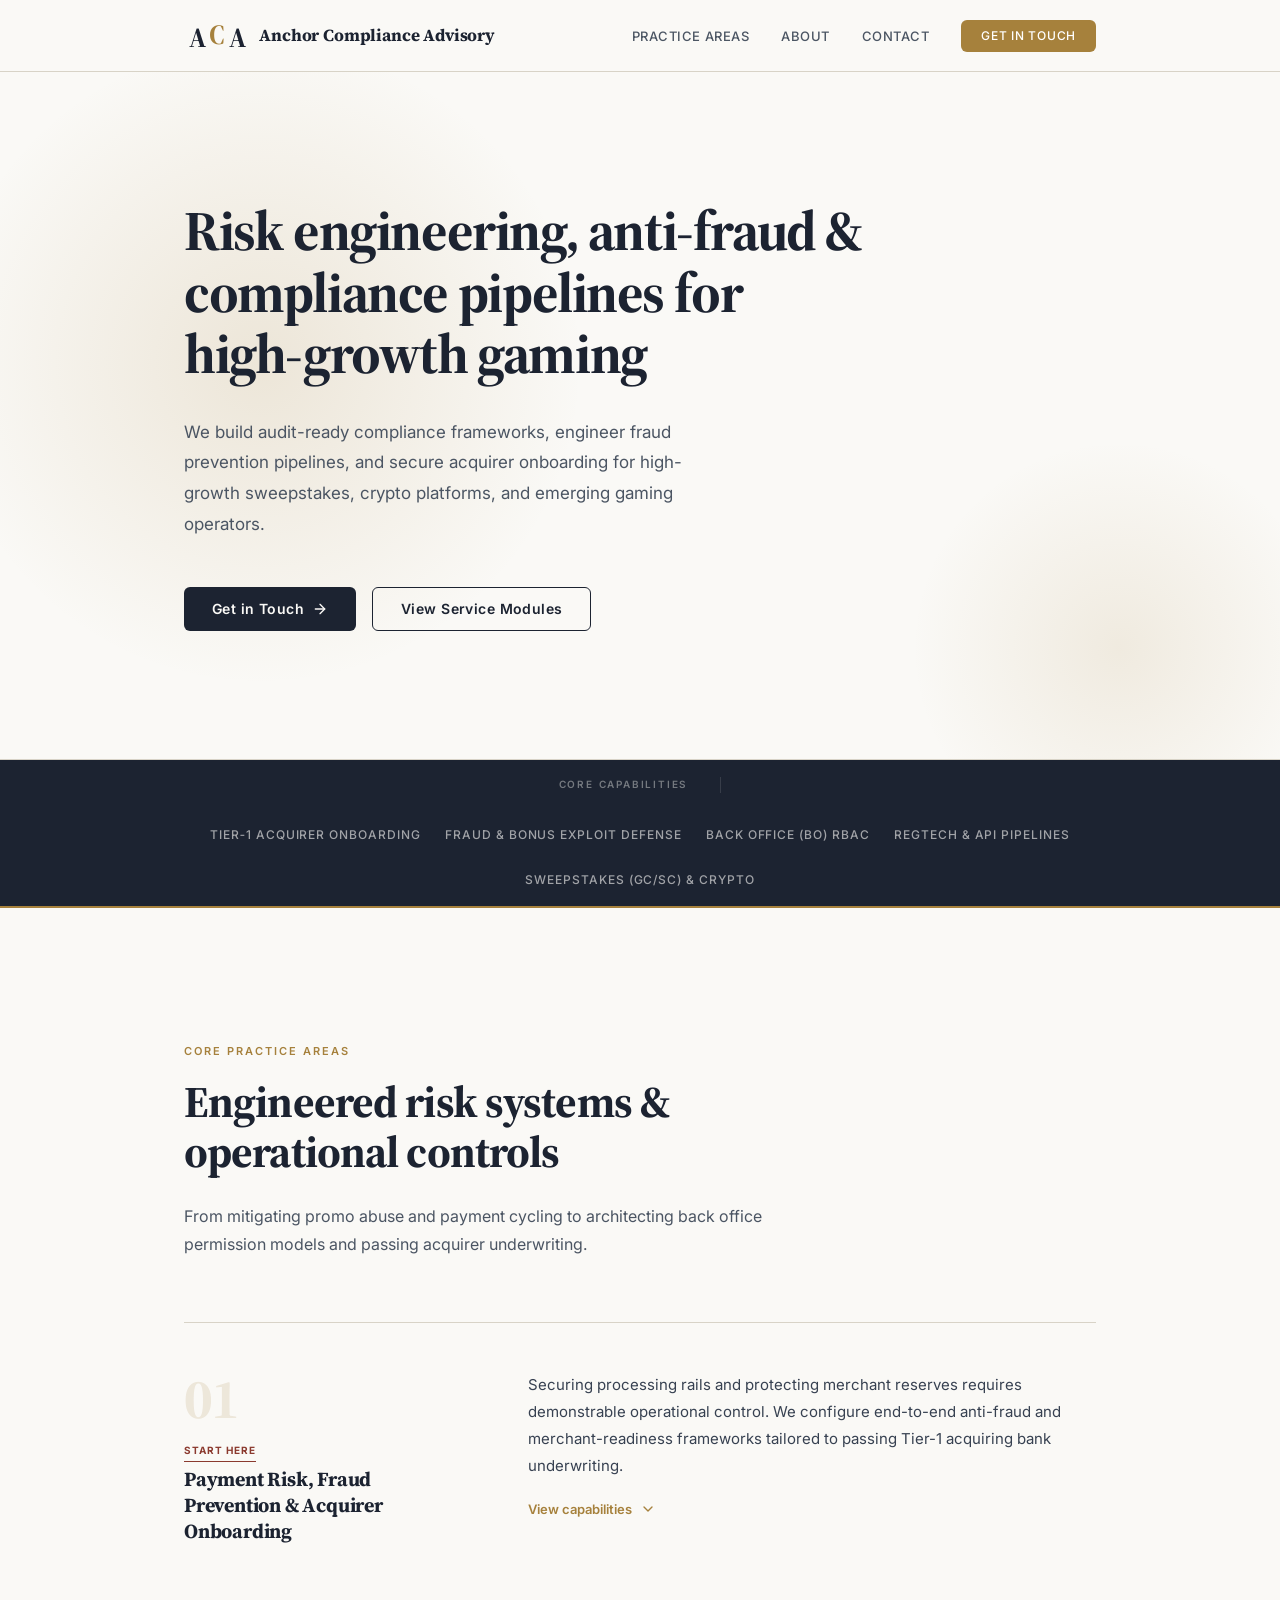
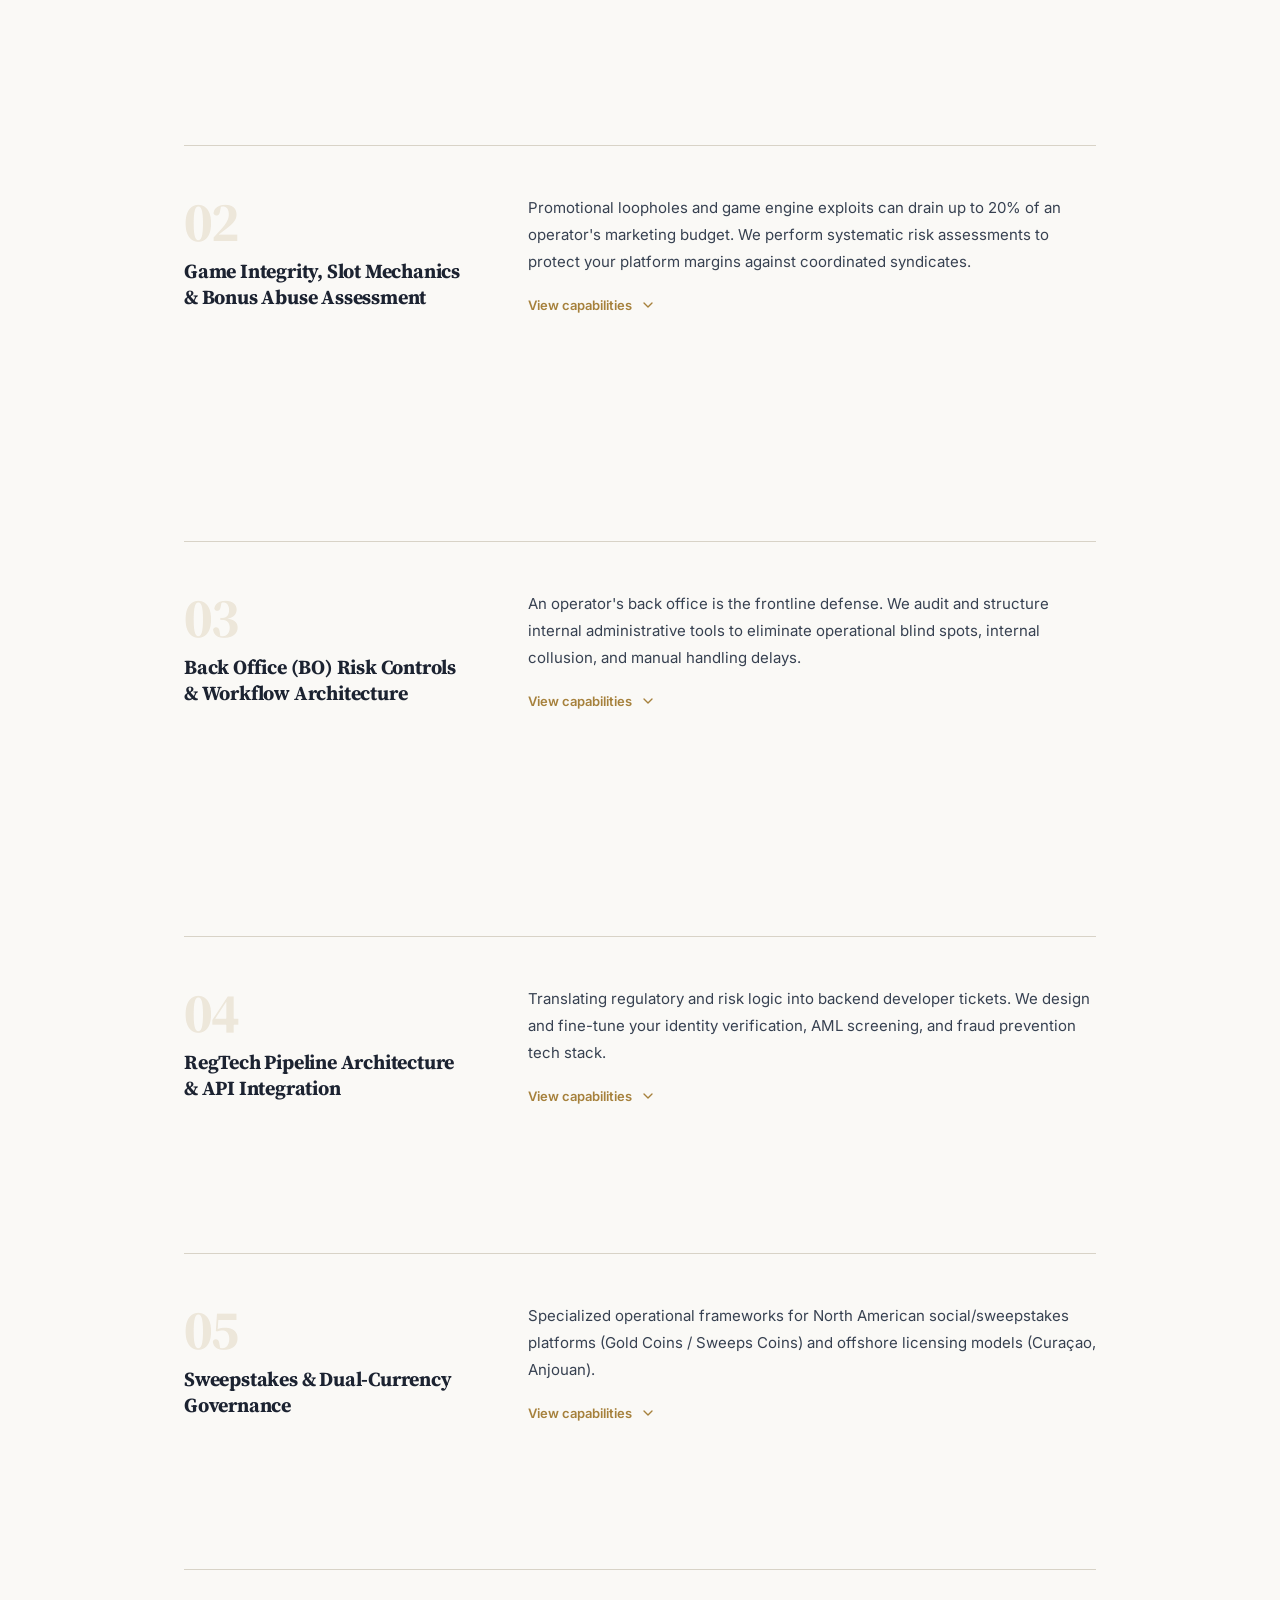
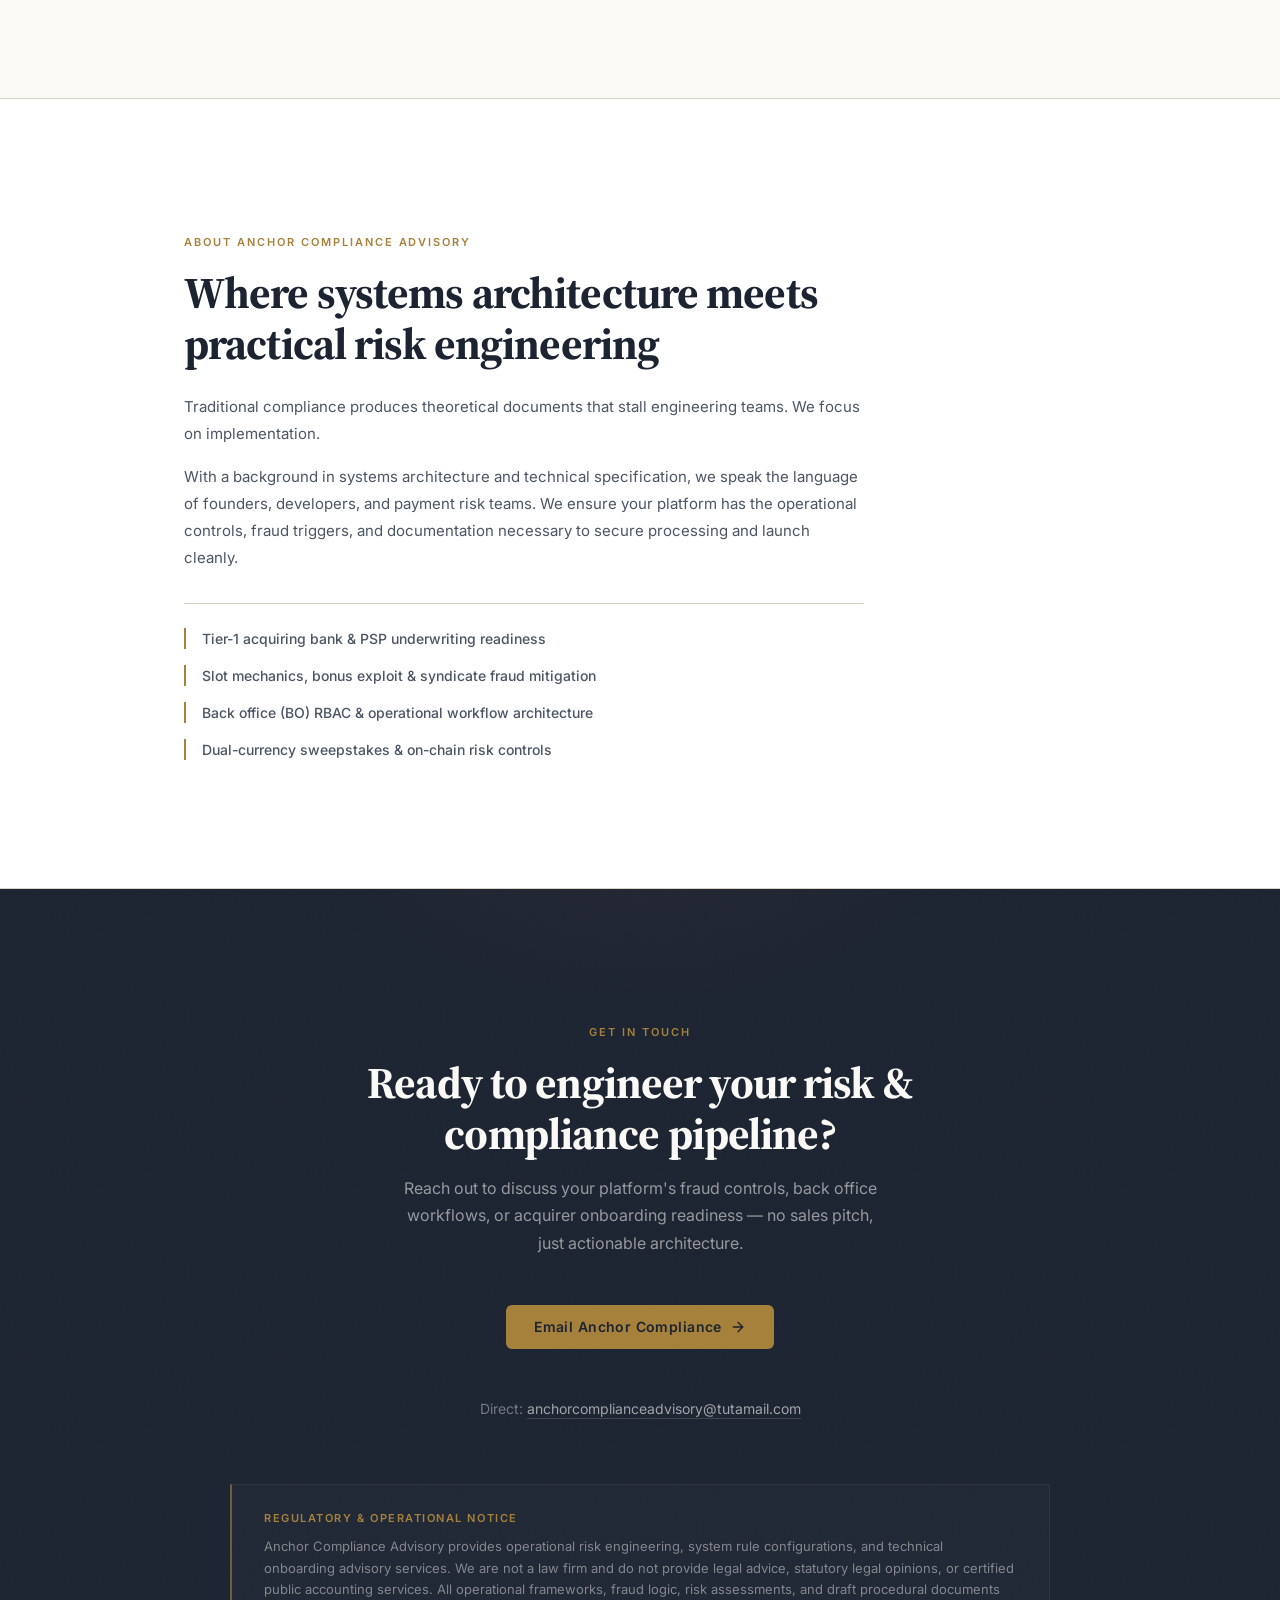
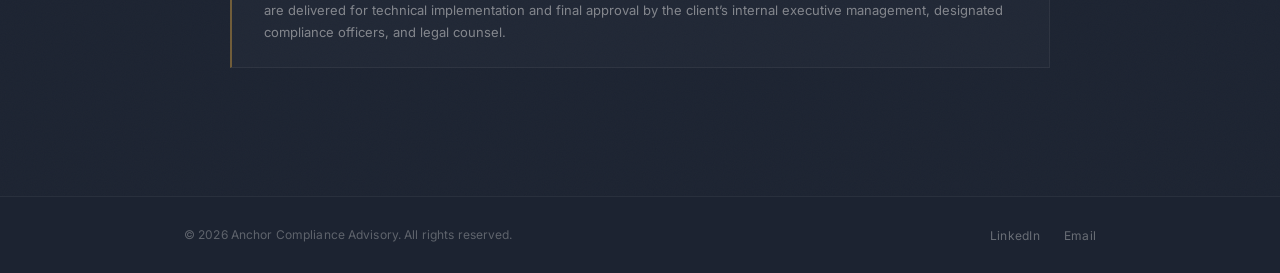
==== index.html @ d70fd21a "Enhance background textures visibility and add stylesheet cache buster ?v=2.1" ====
<!DOCTYPE html>
<html lang="en">
<head>
  <meta charset="UTF-8">
  <meta name="viewport" content="width=device-width, initial-scale=1.0">
  <title>Anchor Compliance Advisory — Risk Engineering, Anti-Fraud &amp; Acquirer Onboarding for Gaming &amp; Sweepstakes</title>
  <meta name="description" content="Audit-ready compliance frameworks, fraud prevention pipelines, game integrity assessments, and acquirer onboarding for sweepstakes, crypto platforms, and emerging gaming operators.">
  <meta name="robots" content="index, follow">

  <!-- Fonts -->
  <link rel="preconnect" href="https://fonts.googleapis.com">
  <link rel="preconnect" href="https://fonts.gstatic.com" crossorigin>
  <link href="https://fonts.googleapis.com/css2?family=Inter:wght@400;500;600;700&family=Source+Serif+4:ital,wght@0,400;0,600;0,700;1,400&display=swap" rel="stylesheet">

  <!-- Styles -->
  <link rel="stylesheet" href="assets/css/styles.css?v=2.1">

  <!-- Favicon -->
  <link rel="icon" href="assets/logo.svg" type="image/svg+xml">
</head>
<body>

  <!-- ============================================================
       HEADER / NAV
       ============================================================ -->
  <header class="site-header" id="site-header" role="banner">
    <div class="container header-inner">
      <a href="#" class="site-logo" aria-label="Anchor Compliance Advisory — Home">
        <svg class="site-logo-mark" viewBox="20 30 280 120" xmlns="http://www.w3.org/2000/svg" aria-hidden="true">
          <text x="40" y="140" font-family="'Source Serif 4', Georgia, serif" font-size="120" font-weight="700" fill="#1C2331">A</text>
          <text x="128" y="130" font-family="'Source Serif 4', Georgia, serif" font-size="120" font-weight="700" fill="#A6813C">C</text>
          <text x="214" y="140" font-family="'Source Serif 4', Georgia, serif" font-size="120" font-weight="700" fill="#1C2331">A</text>
        </svg>
        <span class="site-logo-text">Anchor Compliance Advisory</span>
      </a>

      <button class="nav-toggle" id="nav-toggle" aria-label="Open navigation menu" aria-expanded="false" aria-controls="nav-menu">
        <svg viewBox="0 0 24 24" fill="none" stroke="currentColor" stroke-width="2" stroke-linecap="round" stroke-linejoin="round" aria-hidden="true">
          <line x1="3" y1="6" x2="21" y2="6"/>
          <line x1="3" y1="12" x2="21" y2="12"/>
          <line x1="3" y1="18" x2="21" y2="18"/>
        </svg>
      </button>

      <nav aria-label="Primary navigation">
        <ul class="nav-links" id="nav-menu" role="list">
          <li><a href="#practice-areas">Practice Areas</a></li>
          <li><a href="#about">About</a></li>
          <li><a href="#contact">Contact</a></li>
          <li><a href="#contact" class="btn btn-primary nav-cta">Get in Touch</a></li>
        </ul>
      </nav>
    </div>
  </header>


  <main id="main-content">

    <!-- ============================================================
         HERO
         ============================================================ -->
    <section class="hero" id="hero">
      <div class="container">
        <div class="hero-content">
          <h1 class="hero-headline">
            Risk engineering, anti&#8209;fraud &amp; compliance pipelines for high&#8209;growth gaming
          </h1>
          <p class="hero-subhead">
            We build audit-ready compliance frameworks, engineer fraud prevention pipelines, and secure acquirer onboarding for high-growth sweepstakes, crypto platforms, and emerging gaming operators.
          </p>
          <div class="hero-actions">
            <a href="#contact" class="btn btn-primary" id="hero-cta">
              Get in Touch
              <svg class="btn-icon" viewBox="0 0 24 24" fill="none" stroke="currentColor" stroke-width="2" stroke-linecap="round" stroke-linejoin="round" aria-hidden="true">
                <line x1="5" y1="12" x2="19" y2="12"/>
                <polyline points="12 5 19 12 12 19"/>
              </svg>
            </a>
            <a href="#practice-areas" class="btn btn-secondary">View Service Modules</a>
          </div>
        </div>
      </div>
    </section>


    <!-- ============================================================
         TRUST / COVERAGE BAR
         ============================================================ -->
    <section class="trust-bar" aria-label="Core practice capabilities">
      <div class="container">
        <div class="trust-bar-inner">
          <span class="trust-bar-label">Core Capabilities</span>
          <span class="trust-bar-divider" aria-hidden="true"></span>
          <div class="trust-items">
            <span class="trust-item">Tier&#8209;1 Acquirer Onboarding</span>
            <span class="trust-item">Fraud &amp; Bonus Exploit Defense</span>
            <span class="trust-item">Back Office (BO) RBAC</span>
            <span class="trust-item">RegTech &amp; API Pipelines</span>
            <span class="trust-item">Sweepstakes (GC/SC) &amp; Crypto</span>
          </div>
        </div>
      </div>
    </section>


    <!-- ============================================================
         CORE PRACTICE AREAS — Editorial Split + Accordion
         ============================================================ -->
    <section class="services" id="practice-areas">
      <div class="container">
        <div class="services-header">
          <span class="section-label">Core Practice Areas</span>
          <h2 class="section-heading">Engineered risk systems &amp;<br>operational controls</h2>
          <p class="section-subtext">
            From mitigating promo abuse and payment cycling to architecting back office permission models and passing acquirer underwriting.
          </p>
        </div>

        <div class="services-list">

          <!-- 01 — Payment Risk, Fraud Prevention & Acquirer Onboarding -->
          <article class="service-row" id="practice-payment-risk">
            <div class="service-row-left">
              <span class="service-number">01</span>
              <span class="service-card-badge">Start here</span>
              <h3>Payment Risk, Fraud Prevention &amp; Acquirer Onboarding</h3>
            </div>
            <div class="service-row-right">
              <p>
                Securing processing rails and protecting merchant reserves requires demonstrable operational control. We configure end-to-end anti-fraud and merchant-readiness frameworks tailored to passing Tier-1 acquiring bank underwriting.
              </p>
              <button class="capability-toggle" aria-expanded="false" aria-controls="caps-01">
                <span class="toggle-text">View capabilities</span>
                <svg class="toggle-chevron" viewBox="0 0 24 24" fill="none" stroke="currentColor" stroke-width="2" stroke-linecap="round" stroke-linejoin="round" aria-hidden="true"><polyline points="6 9 12 15 18 9"/></svg>
              </button>
              <div class="capability-panel" id="caps-01">
                <div class="capability-item">
                  <svg class="capability-icon" viewBox="0 0 24 24" aria-hidden="true"><path d="M12 22s8-4 8-10V5l-8-3-8 3v7c0 6 8 10 8 10z"/></svg>
                  <div>
                    <span class="capability-title">Chargeback &amp; Payment Fraud Mitigation</span>
                    <p class="capability-desc">Rapid velocity thresholds, BIN routing checks, mismatched billing data alerts, and stolen-card testing prevention.</p>
                  </div>
                </div>
                <div class="capability-item">
                  <svg class="capability-icon" viewBox="0 0 24 24" aria-hidden="true"><path d="M14 2H6a2 2 0 0 0-2 2v16a2 2 0 0 0 2 2h12a2 2 0 0 0 2-2V8z"/><polyline points="14 2 14 8 20 8"/><line x1="16" y1="13" x2="8" y2="13"/><line x1="16" y1="17" x2="8" y2="17"/></svg>
                  <div>
                    <span class="capability-title">PSP Due Diligence Dossiers</span>
                    <p class="capability-desc">Comprehensive AML/CFT documentation, Customer Acceptance Policies (CAP), and operational SAR logging templates built for acquirer risk teams.</p>
                  </div>
                </div>
                <div class="capability-item">
                  <svg class="capability-icon" viewBox="0 0 24 24" aria-hidden="true"><polyline points="17 1 21 5 17 9"/><path d="M3 11V9a4 4 0 0 1 4-4h14"/><polyline points="7 23 3 19 7 15"/><path d="M21 13v2a4 4 0 0 1-4 4H3"/></svg>
                  <div>
                    <span class="capability-title">Deposit-to-Withdrawal Parity</span>
                    <p class="capability-desc">Closed-loop payout rules and source-of-funds trigger points to stop payment cycling and card laundering.</p>
                  </div>
                </div>
              </div>
            </div>
          </article>

          <!-- 02 — Game Integrity, Slot Mechanics & Bonus Abuse Assessment -->
          <article class="service-row" id="practice-game-integrity">
            <div class="service-row-left">
              <span class="service-number">02</span>
              <h3>Game Integrity, Slot Mechanics &amp; Bonus Abuse Assessment</h3>
            </div>
            <div class="service-row-right">
              <p>
                Promotional loopholes and game engine exploits can drain up to 20% of an operator's marketing budget. We perform systematic risk assessments to protect your platform margins against coordinated syndicates.
              </p>
              <button class="capability-toggle" aria-expanded="false" aria-controls="caps-02">
                <span class="toggle-text">View capabilities</span>
                <svg class="toggle-chevron" viewBox="0 0 24 24" fill="none" stroke="currentColor" stroke-width="2" stroke-linecap="round" stroke-linejoin="round" aria-hidden="true"><polyline points="6 9 12 15 18 9"/></svg>
              </button>
              <div class="capability-panel" id="caps-02">
                <div class="capability-item">
                  <svg class="capability-icon" viewBox="0 0 24 24" aria-hidden="true"><circle cx="11" cy="11" r="8"/><line x1="21" y1="21" x2="16.65" y2="16.65"/></svg>
                  <div>
                    <span class="capability-title">Slot &amp; Game Exploit Audits</span>
                    <p class="capability-desc">Identifying game mechanic vulnerabilities (e.g., feature-buy abuse, delayed round completion, bot farming, RTP manipulation patterns).</p>
                  </div>
                </div>
                <div class="capability-item">
                  <svg class="capability-icon" viewBox="0 0 24 24" aria-hidden="true"><polyline points="20 12 20 22 4 22 4 12"/><rect x="2" y="7" width="20" height="5"/><line x1="12" y1="22" x2="12" y2="7"/><path d="M12 7H7.5a2.5 2.5 0 0 1 0-5C11 2 12 7 12 7z"/><path d="M12 7h4.5a2.5 2.5 0 0 0 0-5C13 2 12 7 12 7z"/></svg>
                  <div>
                    <span class="capability-title">Bonus &amp; Promo Abuse Prevention</span>
                    <p class="capability-desc">Strategy design to eliminate multi-accounting for no-deposit bonuses, cross-betting, and low-risk wagering cycle schemes.</p>
                  </div>
                </div>
                <div class="capability-item">
                  <svg class="capability-icon" viewBox="0 0 24 24" aria-hidden="true"><path d="M17 21v-2a4 4 0 0 0-4-4H5a4 4 0 0 0-4 4v2"/><circle cx="9" cy="7" r="4"/><path d="M23 21v-2a4 4 0 0 0-3-3.87"/><path d="M16 3.13a4 4 0 0 1 0 7.75"/></svg>
                  <div>
                    <span class="capability-title">Network &amp; Syndicate Detection</span>
                    <p class="capability-desc">Implementing behavioral telemetry, shared device fingerprint clustering, and IP/proxy risk scoring at registration before bonuses are credited.</p>
                  </div>
                </div>
              </div>
            </div>
          </article>

          <!-- 03 — Back Office (BO) Risk Controls & Workflow Architecture -->
          <article class="service-row" id="practice-back-office">
            <div class="service-row-left">
              <span class="service-number">03</span>
              <h3>Back Office (BO) Risk Controls &amp; Workflow Architecture</h3>
            </div>
            <div class="service-row-right">
              <p>
                An operator's back office is the frontline defense. We audit and structure internal administrative tools to eliminate operational blind spots, internal collusion, and manual handling delays.
              </p>
              <button class="capability-toggle" aria-expanded="false" aria-controls="caps-03">
                <span class="toggle-text">View capabilities</span>
                <svg class="toggle-chevron" viewBox="0 0 24 24" fill="none" stroke="currentColor" stroke-width="2" stroke-linecap="round" stroke-linejoin="round" aria-hidden="true"><polyline points="6 9 12 15 18 9"/></svg>
              </button>
              <div class="capability-panel" id="caps-03">
                <div class="capability-item">
                  <svg class="capability-icon" viewBox="0 0 24 24" aria-hidden="true"><rect x="3" y="11" width="18" height="11" rx="2" ry="2"/><path d="M7 11V7a5 5 0 0 1 10 0v4"/></svg>
                  <div>
                    <span class="capability-title">Back Office Role &amp; Permission Hierarchy</span>
                    <p class="capability-desc">Granular RBAC (Role-Based Access Control) to separate cashier approvals, player data access, and manual balance adjustments.</p>
                  </div>
                </div>
                <div class="capability-item">
                  <svg class="capability-icon" viewBox="0 0 24 24" aria-hidden="true"><line x1="8" y1="6" x2="21" y2="6"/><line x1="8" y1="12" x2="21" y2="12"/><line x1="8" y1="18" x2="21" y2="18"/><line x1="3" y1="6" x2="3.01" y2="6"/><line x1="3" y1="12" x2="3.01" y2="12"/><line x1="3" y1="18" x2="3.01" y2="18"/></svg>
                  <div>
                    <span class="capability-title">Manual Review &amp; Escalation Queues</span>
                    <p class="capability-desc">Concrete SOPs for risk agents handling suspicious bet spikes, multi-account links, and manual redemption approvals.</p>
                  </div>
                </div>
                <div class="capability-item">
                  <svg class="capability-icon" viewBox="0 0 24 24" aria-hidden="true"><path d="M16 4h2a2 2 0 0 1 2 2v14a2 2 0 0 1-2 2H6a2 2 0 0 1-2-2V6a2 2 0 0 1 2-2h2"/><rect x="8" y="2" width="8" height="4" rx="1" ry="1"/></svg>
                  <div>
                    <span class="capability-title">Audit Trails &amp; Activity Logs</span>
                    <p class="capability-desc">Implementing immutable logging for all administrative balance edits, KYC overrides, and payout releases.</p>
                  </div>
                </div>
              </div>
            </div>
          </article>

          <!-- 04 — RegTech Pipeline Architecture & API Integration -->
          <article class="service-row" id="practice-regtech-pipeline">
            <div class="service-row-left">
              <span class="service-number">04</span>
              <h3>RegTech Pipeline Architecture &amp; API Integration</h3>
            </div>
            <div class="service-row-right">
              <p>
                Translating regulatory and risk logic into backend developer tickets. We design and fine-tune your identity verification, AML screening, and fraud prevention tech stack.
              </p>
              <button class="capability-toggle" aria-expanded="false" aria-controls="caps-04">
                <span class="toggle-text">View capabilities</span>
                <svg class="toggle-chevron" viewBox="0 0 24 24" fill="none" stroke="currentColor" stroke-width="2" stroke-linecap="round" stroke-linejoin="round" aria-hidden="true"><polyline points="6 9 12 15 18 9"/></svg>
              </button>
              <div class="capability-panel" id="caps-04">
                <div class="capability-item">
                  <svg class="capability-icon" viewBox="0 0 24 24" aria-hidden="true"><circle cx="12" cy="12" r="3"/><path d="M19.4 15a1.65 1.65 0 0 0 .33 1.82l.06.06a2 2 0 0 1-2.83 2.83l-.06-.06a1.65 1.65 0 0 0-1.82-.33 1.65 1.65 0 0 0-1 1.51V21a2 2 0 0 1-4 0v-.09A1.65 1.65 0 0 0 9 19.4a1.65 1.65 0 0 0-1.82.33l-.06.06a2 2 0 0 1-2.83-2.83l.06-.06A1.65 1.65 0 0 0 4.68 15a1.65 1.65 0 0 0-1.51-1H3a2 2 0 0 1 0-4h.09A1.65 1.65 0 0 0 4.6 9a1.65 1.65 0 0 0-.33-1.82l-.06-.06a2 2 0 0 1 2.83-2.83l.06.06A1.65 1.65 0 0 0 9 4.68a1.65 1.65 0 0 0 1-1.51V3a2 2 0 0 1 4 0v.09a1.65 1.65 0 0 0 1 1.51 1.65 1.65 0 0 0 1.82-.33l.06-.06a2 2 0 0 1 2.83 2.83l-.06.06A1.65 1.65 0 0 0 19.4 9a1.65 1.65 0 0 0 1.51 1H21a2 2 0 0 1 0 4h-.09a1.65 1.65 0 0 0-1.51 1z"/></svg>
                  <div>
                    <span class="capability-title">Vendor Calibration</span>
                    <p class="capability-desc">Configuration of engines such as Sumsub, Veriff, SEON, or ComplyAdvantage.</p>
                  </div>
                </div>
                <div class="capability-item">
                  <svg class="capability-icon" viewBox="0 0 24 24" aria-hidden="true"><rect x="4" y="4" width="16" height="16" rx="2" ry="2"/><rect x="9" y="9" width="6" height="6"/><line x1="9" y1="1" x2="9" y2="4"/><line x1="15" y1="1" x2="15" y2="4"/><line x1="9" y1="20" x2="9" y2="23"/><line x1="15" y1="20" x2="15" y2="23"/><line x1="20" y1="9" x2="23" y2="9"/><line x1="20" y1="14" x2="23" y2="14"/><line x1="1" y1="9" x2="4" y2="9"/><line x1="1" y1="14" x2="4" y2="14"/></svg>
                  <div>
                    <span class="capability-title">Automated Rule Logic</span>
                    <p class="capability-desc">Tuning velocity limits, proxy/VPN detection, emulator checks, and synthetic identity flags to stop fraudsters without crushing legitimate player conversion.</p>
                  </div>
                </div>
              </div>
            </div>
          </article>

          <!-- 05 — Sweepstakes & Dual-Currency Governance -->
          <article class="service-row" id="practice-sweepstakes-governance">
            <div class="service-row-left">
              <span class="service-number">05</span>
              <h3>Sweepstakes &amp; Dual-Currency Governance</h3>
            </div>
            <div class="service-row-right">
              <p>
                Specialized operational frameworks for North American social/sweepstakes platforms (Gold Coins / Sweeps Coins) and offshore licensing models (Curaçao, Anjouan).
              </p>
              <button class="capability-toggle" aria-expanded="false" aria-controls="caps-05">
                <span class="toggle-text">View capabilities</span>
                <svg class="toggle-chevron" viewBox="0 0 24 24" fill="none" stroke="currentColor" stroke-width="2" stroke-linecap="round" stroke-linejoin="round" aria-hidden="true"><polyline points="6 9 12 15 18 9"/></svg>
              </button>
              <div class="capability-panel" id="caps-05">
                <div class="capability-item">
                  <svg class="capability-icon" viewBox="0 0 24 24" aria-hidden="true"><circle cx="12" cy="8" r="7"/><polyline points="8.21 13.89 7 23 12 20 17 23 15.79 13.88"/></svg>
                  <div>
                    <span class="capability-title">Sweepstakes Integrity</span>
                    <p class="capability-desc">Rigorous Alternative Method of Entry (AMOE) processing, strict geofencing controls, and tiered prize-redemption KYC workflows.</p>
                  </div>
                </div>
                <div class="capability-item">
                  <svg class="capability-icon" viewBox="0 0 24 24" aria-hidden="true"><path d="M10 13a5 5 0 0 0 7.54.54l3-3a5 5 0 0 0-7.07-7.07l-1.72 1.71"/><path d="M14 11a5 5 0 0 0-7.54-.54l-3 3a5 5 0 0 0 7.07 7.07l1.71-1.71"/></svg>
                  <div>
                    <span class="capability-title">On-Chain Risk Controls</span>
                    <p class="capability-desc">Crypto deposit provenance checks, mixer detection, and wallet screening for crypto-first operators.</p>
                  </div>
                </div>
              </div>
            </div>
          </article>

        </div>
      </div>
    </section>


    <!-- ============================================================
         ABOUT
         ============================================================ -->
    <section class="about" id="about">
      <div class="container">
        <div class="about-grid">
          <div class="about-text">
            <span class="section-label">About Anchor Compliance Advisory</span>
            <h2 class="section-heading">Where systems architecture meets practical risk&nbsp;engineering</h2>
            <p>
              Traditional compliance produces theoretical documents that stall engineering teams. We focus on implementation.
            </p>
            <p>
              With a background in systems architecture and technical specification, we speak the language of founders, developers, and payment risk teams. We ensure your platform has the operational controls, fraud triggers, and documentation necessary to secure processing and launch cleanly.
            </p>

            <div class="about-credentials">
              <div class="credential-item">
                <span class="credential-label">Tier-1 acquiring bank &amp; PSP underwriting readiness</span>
              </div>
              <div class="credential-item">
                <span class="credential-label">Slot mechanics, bonus exploit &amp; syndicate fraud mitigation</span>
              </div>
              <div class="credential-item">
                <span class="credential-label">Back office (BO) RBAC &amp; operational workflow architecture</span>
              </div>
              <div class="credential-item">
                <span class="credential-label">Dual-currency sweepstakes &amp; on-chain risk controls</span>
              </div>
            </div>
          </div>
        </div>
      </div>
    </section>


    <!-- ============================================================
         CONTACT / CTA
         ============================================================ -->
    <section class="contact" id="contact">
      <div class="container">
        <div class="contact-content">
          <span class="section-label">Get in touch</span>
          <h2 class="section-heading">Ready to engineer your risk &amp; compliance&nbsp;pipeline?</h2>
          <p class="contact-subtext">
            Reach out to discuss your platform's fraud controls, back office workflows, or acquirer onboarding readiness — no sales pitch, just actionable architecture.
          </p>
          <div class="contact-actions">
            <a href="mailto:anchorcomplianceadvisory@tutamail.com" class="btn btn-primary" id="contact-cta">
              Email Anchor Compliance
              <svg class="btn-icon" viewBox="0 0 24 24" fill="none" stroke="currentColor" stroke-width="2" stroke-linecap="round" stroke-linejoin="round" aria-hidden="true">
                <line x1="5" y1="12" x2="19" y2="12"/>
                <polyline points="12 5 19 12 12 19"/>
              </svg>
            </a>
          </div>
          <p class="contact-email">
            Direct: <a href="mailto:anchorcomplianceadvisory@tutamail.com">anchorcomplianceadvisory@tutamail.com</a>
          </p>

          <div class="notice-card">
            <h3 class="notice-heading">Regulatory &amp; Operational Notice</h3>
            <p>
              Anchor Compliance Advisory provides operational risk engineering, system rule configurations, and technical onboarding advisory services. We are not a law firm and do not provide legal advice, statutory legal opinions, or certified public accounting services. All operational frameworks, fraud logic, risk assessments, and draft procedural documents are delivered for technical implementation and final approval by the client’s internal executive management, designated compliance officers, and legal counsel.
            </p>
          </div>
        </div>
      </div>
    </section>

  </main>


  <!-- ============================================================
       FOOTER
       ============================================================ -->
  <footer class="site-footer" role="contentinfo">
    <div class="container footer-inner">
      <p class="footer-copy">&copy; 2026 Anchor Compliance Advisory. All rights reserved.</p>
      <ul class="footer-links" role="list">
        <li>
          <a href="https://www.linkedin.com/company/anchor-compliance-advisory" target="_blank" rel="noopener noreferrer" aria-label="Anchor Compliance Advisory on LinkedIn">
            LinkedIn
          </a>
        </li>
        <li>
          <a href="mailto:anchorcomplianceadvisory@tutamail.com">Email</a>
        </li>
      </ul>
    </div>
  </footer>


  <!-- ============================================================
       SCRIPTS (vanilla JS only)
       ============================================================ -->
  <script>
    (function () {
      'use strict';

      /* --- Mobile nav toggle --- */
      const toggle = document.getElementById('nav-toggle');
      const menu   = document.getElementById('nav-menu');

      if (toggle && menu) {
        toggle.addEventListener('click', function () {
          const isOpen = menu.classList.toggle('open');
          toggle.setAttribute('aria-expanded', isOpen);

          /* Swap hamburger ↔ close icon */
          if (isOpen) {
            toggle.innerHTML =
              '<svg viewBox="0 0 24 24" fill="none" stroke="currentColor" stroke-width="2" stroke-linecap="round" stroke-linejoin="round" aria-hidden="true">' +
              '<line x1="18" y1="6" x2="6" y2="18"/>' +
              '<line x1="6" y1="6" x2="18" y2="18"/>' +
              '</svg>';
          } else {
            toggle.innerHTML =
              '<svg viewBox="0 0 24 24" fill="none" stroke="currentColor" stroke-width="2" stroke-linecap="round" stroke-linejoin="round" aria-hidden="true">' +
              '<line x1="3" y1="6" x2="21" y2="6"/>' +
              '<line x1="3" y1="12" x2="21" y2="12"/>' +
              '<line x1="3" y1="18" x2="21" y2="18"/>' +
              '</svg>';
          }
        });

        /* Close menu when a link is clicked */
        menu.querySelectorAll('a').forEach(function (link) {
          link.addEventListener('click', function () {
            menu.classList.remove('open');
            toggle.setAttribute('aria-expanded', 'false');
            toggle.innerHTML =
              '<svg viewBox="0 0 24 24" fill="none" stroke="currentColor" stroke-width="2" stroke-linecap="round" stroke-linejoin="round" aria-hidden="true">' +
              '<line x1="3" y1="6" x2="21" y2="6"/>' +
              '<line x1="3" y1="12" x2="21" y2="12"/>' +
              '<line x1="3" y1="18" x2="21" y2="18"/>' +
              '</svg>';
          });
        });
      }

      /* --- Sticky header border on scroll --- */
      const header = document.getElementById('site-header');
      if (header) {
        var ticking = false;
        window.addEventListener('scroll', function () {
          if (!ticking) {
            window.requestAnimationFrame(function () {
              if (window.scrollY > 10) {
                header.classList.add('scrolled');
              } else {
                header.classList.remove('scrolled');
              }
              ticking = false;
            });
            ticking = true;
          }
        }, { passive: true });
      }

      /* --- Capability accordion toggles --- */
      document.querySelectorAll('.capability-toggle').forEach(function (btn) {
        btn.addEventListener('click', function () {
          var panelId = btn.getAttribute('aria-controls');
          var panel = document.getElementById(panelId);
          if (!panel) return;

          var isOpen = panel.classList.toggle('is-open');
          btn.setAttribute('aria-expanded', isOpen);

          var textEl = btn.querySelector('.toggle-text');
          if (textEl) {
            textEl.textContent = isOpen ? 'Hide capabilities' : 'View capabilities';
          }
        });
      });

    })();
  </script>

</body>
</html>
---- assets/css/styles.css ----
/* ============================================================
   Anchor Compliance Advisory — Design System & Styles
   Redesign: Ink / Paper / Brass / Line / Signal palette
   ============================================================ */

/* --- CSS Custom Properties (Design Tokens) --- */
:root {
  /* Palette */
  --ink:        #1C2331;
  --paper:      #FAF9F6;
  --brass:      #A6813C;
  --brass-dark: #8B6A2F;
  --line:       #D8D3C7;
  --signal:     #8B3A2F;
  --white:      #ffffff;
  --text:       #374151;
  --text-muted: #4B5563;

  /* Typography */
  --font-heading: 'Source Serif 4', 'Georgia', serif;
  --font-body:    'Inter', -apple-system, BlinkMacSystemFont, 'Segoe UI', sans-serif;

  /* Spacing */
  --space-xs:   0.25rem;
  --space-sm:   0.5rem;
  --space-md:   1rem;
  --space-lg:   1.5rem;
  --space-xl:   2rem;
  --space-2xl:  3rem;
  --space-3xl:  4rem;
  --space-4xl:  6rem;
  --space-5xl:  8rem;

  /* Layout */
  --max-width:  960px;
  --header-height: 72px;

  /* Transitions */
  --ease-out: cubic-bezier(0.22, 1, 0.36, 1);
  --duration:  0.3s;
}


/* --- Reset & Base --- */
*,
*::before,
*::after {
  margin: 0;
  padding: 0;
  box-sizing: border-box;
}

html {
  scroll-behavior: smooth;
  scroll-padding-top: var(--header-height);
  -webkit-font-smoothing: antialiased;
  -moz-osx-font-smoothing: grayscale;
}

body {
  font-family: var(--font-body);
  font-size: 1rem;
  line-height: 1.7;
  color: var(--text);
  background-color: var(--paper);
  /* Dot grid pattern — reinforces engineering/systems brand */
  background-image:
    radial-gradient(circle, rgba(28, 35, 49, 0.08) 1px, transparent 1px);
  background-size: 24px 24px;
  background-position: 0 0;
}

img {
  max-width: 100%;
  height: auto;
  display: block;
}

a {
  color: var(--brass);
  text-decoration: none;
  transition: color var(--duration) var(--ease-out);
}

a:hover {
  color: var(--brass-dark);
}


/* --- Utility --- */
.container {
  width: 100%;
  max-width: var(--max-width);
  margin: 0 auto;
  padding: 0 var(--space-lg);
}

.sr-only {
  position: absolute;
  width: 1px;
  height: 1px;
  padding: 0;
  margin: -1px;
  overflow: hidden;
  clip: rect(0, 0, 0, 0);
  white-space: nowrap;
  border: 0;
}

.section-label {
  display: inline-block;
  font-family: var(--font-body);
  font-size: 0.6875rem;
  font-weight: 600;
  letter-spacing: 0.18em;
  text-transform: uppercase;
  color: var(--brass);
  margin-bottom: var(--space-md);
}

.section-heading {
  font-family: var(--font-heading);
  font-size: clamp(1.75rem, 4vw, 2.75rem);
  font-weight: 700;
  line-height: 1.15;
  color: var(--ink);
  margin-bottom: var(--space-lg);
  letter-spacing: -0.02em;
}

.section-subtext {
  font-size: 1rem;
  line-height: 1.75;
  color: var(--text-muted);
  max-width: 620px;
}


/* --- Buttons --- */
.btn {
  display: inline-flex;
  align-items: center;
  gap: var(--space-sm);
  font-family: var(--font-body);
  font-size: 0.875rem;
  font-weight: 600;
  line-height: 1;
  letter-spacing: 0.03em;
  padding: 0.875rem 1.75rem;
  border: none;
  border-radius: 6px;
  cursor: pointer;
  transition: background-color var(--duration) var(--ease-out),
              color var(--duration) var(--ease-out),
              transform var(--duration) var(--ease-out);
  text-decoration: none;
}

.btn-primary {
  background-color: var(--ink);
  color: var(--paper);
}

.btn-primary:hover {
  background-color: #2A3344;
  color: var(--paper);
}

.btn-secondary {
  background-color: transparent;
  color: var(--ink);
  border: 1px solid var(--ink);
}

.btn-secondary:hover {
  background-color: var(--ink);
  color: var(--paper);
}

.btn-icon {
  width: 16px;
  height: 16px;
  flex-shrink: 0;
}


/* ============================================================
   HEADER / NAV
   ============================================================ */
.site-header {
  position: fixed;
  top: 0;
  left: 0;
  right: 0;
  z-index: 100;
  height: var(--header-height);
  background-color: rgba(250, 249, 246, 0.95);
  backdrop-filter: blur(8px);
  -webkit-backdrop-filter: blur(8px);
  border-bottom: 1px solid var(--line);
  transition: border-color var(--duration) var(--ease-out);
}

.site-header.scrolled {
  border-bottom-color: var(--brass);
}

.header-inner {
  display: flex;
  align-items: center;
  justify-content: space-between;
  height: 100%;
}

.site-logo {
  display: inline-flex;
  align-items: center;
  gap: 0.625rem;
  font-family: var(--font-heading);
  font-size: 1.0625rem;
  font-weight: 700;
  color: var(--ink);
  letter-spacing: -0.01em;
  text-decoration: none;
}

.site-logo-mark {
  height: 28px;
  width: auto;
  flex-shrink: 0;
  display: block;
}

.site-logo:hover {
  color: var(--ink);
}

.nav-links {
  display: flex;
  align-items: center;
  gap: var(--space-xl);
  list-style: none;
}

.nav-links a {
  font-size: 0.8125rem;
  font-weight: 500;
  color: var(--text-muted);
  letter-spacing: 0.04em;
  text-transform: uppercase;
  padding: var(--space-xs) 0;
}

.nav-links a:hover {
  color: var(--ink);
}

/* Remove the underline hover effect — restraint */
.nav-links a::after {
  display: none;
}

.nav-cta {
  font-size: 0.75rem !important;
  padding: 0.625rem 1.25rem !important;
  text-transform: uppercase !important;
  letter-spacing: 0.06em !important;
  background-color: var(--brass) !important;
  color: var(--white) !important;
  border-radius: 6px !important;
}

.nav-cta:hover {
  background-color: var(--brass-dark) !important;
  color: var(--white) !important;
  transform: translateY(-1px);
}

/* Mobile nav toggle */
.nav-toggle {
  display: none;
  background: none;
  border: none;
  cursor: pointer;
  padding: var(--space-sm);
  color: var(--ink);
}

.nav-toggle svg {
  width: 24px;
  height: 24px;
}


/* ============================================================
   FADE-IN — single deliberate animation on first load
   ============================================================ */
@keyframes fadeIn {
  from {
    opacity: 0;
    transform: translateY(16px);
  }
  to {
    opacity: 1;
    transform: translateY(0);
  }
}

.hero-content,
.services-header,
.services-list {
  animation: fadeIn 0.8s var(--ease-out) both;
}

.services-header {
  animation-delay: 0.1s;
}

.services-list {
  animation-delay: 0.2s;
}


/* ============================================================
   HERO
   ============================================================ */
.hero {
  padding-top: calc(var(--header-height) + var(--space-4xl));
  padding-bottom: var(--space-4xl);
  background-color: var(--paper);
  border-bottom: 1px solid var(--line);
  position: relative;
  overflow: hidden;
}

/* Soft gold radial glow behind hero — draws the eye to headline */
.hero::before {
  content: '';
  position: absolute;
  top: 5%;
  left: -5%;
  width: 650px;
  height: 650px;
  background: radial-gradient(
    circle,
    rgba(166, 129, 60, 0.16) 0%,
    rgba(166, 129, 60, 0.06) 45%,
    transparent 70%
  );
  pointer-events: none;
  z-index: 0;
}

/* Second, smaller warm glow for depth */
.hero::after {
  content: '';
  position: absolute;
  bottom: -15%;
  right: -5%;
  width: 450px;
  height: 450px;
  background: radial-gradient(
    circle,
    rgba(166, 129, 60, 0.12) 0%,
    transparent 65%
  );
  pointer-events: none;
  z-index: 0;
}

.hero-content {
  max-width: 680px;
  position: relative;
  z-index: 1;
}

.hero-headline {
  font-family: var(--font-heading);
  font-size: clamp(2.25rem, 5vw, 3.5rem);
  font-weight: 700;
  line-height: 1.1;
  color: var(--ink);
  margin-bottom: var(--space-xl);
  letter-spacing: -0.025em;
}

.hero-subhead {
  font-size: 1.0625rem;
  line-height: 1.8;
  color: var(--text-muted);
  margin-bottom: var(--space-2xl);
  max-width: 540px;
}

.hero-actions {
  display: flex;
  align-items: center;
  gap: var(--space-md);
  flex-wrap: wrap;
}


/* ============================================================
   TRUST BAR
   ============================================================ */
.trust-bar {
  background-color: var(--ink);
  padding: var(--space-md) 0;
  border-bottom: 2px solid var(--brass);
}

.trust-bar-inner {
  display: flex;
  align-items: center;
  justify-content: center;
  gap: var(--space-xl);
  flex-wrap: wrap;
}

.trust-bar-label {
  font-size: 0.625rem;
  font-weight: 600;
  letter-spacing: 0.18em;
  text-transform: uppercase;
  color: rgba(250, 249, 246, 0.4);
  white-space: nowrap;
}

.trust-bar-divider {
  width: 1px;
  height: 16px;
  background-color: rgba(250, 249, 246, 0.12);
  flex-shrink: 0;
}

.trust-items {
  display: flex;
  align-items: center;
  gap: var(--space-lg);
  flex-wrap: wrap;
  justify-content: center;
}

.trust-item {
  font-size: 0.75rem;
  font-weight: 500;
  letter-spacing: 0.08em;
  text-transform: uppercase;
  color: rgba(250, 249, 246, 0.6);
  white-space: nowrap;
}


/* ============================================================
   SERVICES — Editorial Split + Accordion
   ============================================================ */
.services {
  padding: var(--space-5xl) 0;
  background-color: var(--paper);
}

.services-header {
  margin-bottom: var(--space-3xl);
}

/* Vertical list of practice areas */
.services-list {
  display: flex;
  flex-direction: column;
}

/* Each practice area row: two-column editorial split */
.service-row {
  display: grid;
  grid-template-columns: 280px 1fr;
  gap: 0 var(--space-3xl);
  padding: var(--space-2xl) 0;
  border-top: 1px solid var(--line);
  position: relative;
}

.service-row:last-child {
  border-bottom: 1px solid var(--line);
}

/* Left column: number + heading */
.service-row-left {
  position: relative;
}

.service-number {
  display: block;
  font-family: var(--font-heading);
  font-size: 3.5rem;
  font-weight: 700;
  color: var(--brass);
  opacity: 0.15;
  line-height: 1;
  margin-bottom: var(--space-sm);
  letter-spacing: -0.03em;
}

.service-row h3 {
  font-family: var(--font-heading);
  font-size: 1.25rem;
  font-weight: 700;
  color: var(--ink);
  line-height: 1.3;
  letter-spacing: -0.01em;
}

/* "Start here" badge */
.service-card-badge {
  display: inline-block;
  font-size: 0.625rem;
  font-weight: 700;
  letter-spacing: 0.1em;
  text-transform: uppercase;
  color: var(--signal);
  background: none;
  padding: 0 0 2px 0;
  border-radius: 0;
  margin-bottom: var(--space-xs);
  border-bottom: 1px solid var(--signal);
}

/* Right column: description + accordion */
.service-row-right p {
  font-size: 0.9375rem;
  line-height: 1.8;
  color: var(--text);
  margin-bottom: var(--space-md);
}

/* Toggle button */
.capability-toggle {
  display: inline-flex;
  align-items: center;
  gap: var(--space-sm);
  background: none;
  border: none;
  cursor: pointer;
  font-family: var(--font-body);
  font-size: 0.8125rem;
  font-weight: 600;
  color: var(--brass);
  padding: var(--space-xs) 0;
  transition: color var(--duration) var(--ease-out);
}

.capability-toggle:hover {
  color: var(--brass-dark);
}

.toggle-chevron {
  width: 16px;
  height: 16px;
  flex-shrink: 0;
  transition: transform var(--duration) var(--ease-out);
}

.capability-toggle[aria-expanded="true"] .toggle-chevron {
  transform: rotate(180deg);
}

.capability-toggle[aria-expanded="true"] .toggle-text::after {
  content: none;
}

/* Collapsible panel */
.capability-panel {
  display: grid;
  grid-template-rows: 0fr;
  transition: grid-template-rows 0.4s var(--ease-out),
              opacity 0.3s var(--ease-out),
              margin-top 0.3s var(--ease-out);
  opacity: 0;
  margin-top: 0;
}

.capability-panel.is-open {
  grid-template-rows: 1fr;
  opacity: 1;
  margin-top: var(--space-lg);
}

.capability-panel > * {
  overflow: hidden;
}

/* Individual capability item */
.capability-item {
  display: flex;
  align-items: flex-start;
  gap: 0.75rem;
  padding: var(--space-sm) 0;
  border-bottom: 1px solid rgba(0, 0, 0, 0.04);
}

.capability-item:last-child {
  border-bottom: none;
}

/* SVG icon next to capability title */
.capability-icon {
  width: 18px;
  height: 18px;
  flex-shrink: 0;
  margin-top: 2px;
  stroke: var(--brass);
  fill: none;
  stroke-width: 1.75;
  stroke-linecap: round;
  stroke-linejoin: round;
}

.capability-title {
  font-family: var(--font-body);
  font-size: 0.8125rem;
  font-weight: 700;
  color: var(--ink);
  margin-bottom: 0.2rem;
  display: block;
  line-height: 1.35;
}

.capability-desc {
  font-size: 0.8125rem !important;
  line-height: 1.6 !important;
  color: var(--text) !important;
  margin: 0 !important;
}


/* Delivery detail line */
.service-detail {
  font-size: 0.8125rem;
  color: var(--brass);
  margin-top: var(--space-sm);
  font-weight: 500;
  letter-spacing: 0.02em;
}


/* ============================================================
   ABOUT — No photo, text-only
   ============================================================ */
.about {
  padding: var(--space-5xl) 0;
  background-color: var(--white);
  border-top: 1px solid var(--line);
  border-bottom: 1px solid var(--line);
}

/* Photo wrapper hidden */
.about-photo-wrapper {
  display: none;
}

.about-grid {
  display: block;
  max-width: 680px;
}

.about-text p {
  margin-bottom: var(--space-md);
  color: var(--text-muted);
  font-size: 0.9375rem;
  line-height: 1.8;
}

.about-text p:last-of-type {
  margin-bottom: var(--space-xl);
}

.about-credentials {
  display: flex;
  flex-direction: column;
  gap: var(--space-md);
  padding-top: var(--space-lg);
  border-top: 1px solid var(--line);
}

.credential-item {
  display: flex;
  align-items: center;
  gap: var(--space-sm);
  padding-left: var(--space-md);
  border-left: 2px solid var(--brass);
}

.credential-label {
  font-size: 0.875rem;
  font-weight: 500;
  color: var(--text-muted);
  line-height: 1.5;
}


/* ============================================================
   CONTACT / CTA
   ============================================================ */
.contact {
  padding: var(--space-5xl) 0;
  background-color: var(--ink);
  position: relative;
  overflow: hidden;
}

/* Grain/noise texture overlay — premium tactile feel on dark surfaces */
.contact::before {
  content: '';
  position: absolute;
  inset: 0;
  background-image: url("data:image/svg+xml,%3Csvg viewBox='0 0 256 256' xmlns='http://www.w3.org/2000/svg'%3E%3Cfilter id='noise'%3E%3CfeTurbulence type='fractalNoise' baseFrequency='0.9' numOctaves='4' stitchTiles='stitch'/%3E%3C/filter%3E%3Crect width='100%25' height='100%25' filter='url(%23noise)' opacity='0.04'/%3E%3C/svg%3E");
  background-repeat: repeat;
  background-size: 256px 256px;
  pointer-events: none;
  z-index: 0;
  opacity: 0.5;
}

/* Subtle gold accent glow in contact section */
.contact::after {
  content: '';
  position: absolute;
  top: -30%;
  left: 50%;
  transform: translateX(-50%);
  width: 700px;
  height: 400px;
  background: radial-gradient(
    ellipse,
    rgba(166, 129, 60, 0.06) 0%,
    transparent 65%
  );
  pointer-events: none;
  z-index: 0;
}

.contact-content {
  text-align: center;
  position: relative;
  z-index: 1;
}

.contact .section-label {
  color: var(--brass);
}

.contact .section-heading {
  color: var(--paper);
  max-width: 580px;
  margin: 0 auto var(--space-md);
}

.contact-subtext {
  font-size: 1rem;
  color: rgba(250, 249, 246, 0.55);
  margin-bottom: var(--space-2xl);
  max-width: 480px;
  margin-left: auto;
  margin-right: auto;
}

.contact-actions {
  display: flex;
  align-items: center;
  justify-content: center;
  gap: var(--space-md);
  flex-wrap: wrap;
  margin-bottom: var(--space-2xl);
}

.contact .btn-primary {
  background-color: var(--brass);
  color: var(--ink);
}

.contact .btn-primary:hover {
  background-color: #B8924A;
  color: var(--ink);
}

.contact-email {
  font-size: 0.875rem;
  color: rgba(250, 249, 246, 0.4);
}

.contact-email a {
  color: rgba(250, 249, 246, 0.6);
  border-bottom: 1px solid rgba(250, 249, 246, 0.15);
  padding-bottom: 1px;
}

.contact-email a:hover {
  color: var(--paper);
  border-bottom-color: rgba(250, 249, 246, 0.4);
}


/* ============================================================
   REGULATORY NOTICE
   ============================================================ */
.notice-card {
  max-width: 820px;
  margin: var(--space-3xl) auto 0;
  padding: var(--space-lg) var(--space-xl);
  background-color: rgba(250, 249, 246, 0.02);
  border: 1px solid rgba(250, 249, 246, 0.06);
  border-left: 2px solid rgba(166, 129, 60, 0.6);
  text-align: left;
}

.notice-heading {
  font-family: var(--font-body);
  font-size: 0.6875rem;
  font-weight: 600;
  letter-spacing: 0.14em;
  text-transform: uppercase;
  color: var(--brass);
  margin-bottom: var(--space-sm);
}

.notice-card p {
  font-size: 0.8125rem;
  line-height: 1.65;
  color: rgba(250, 249, 246, 0.45);
  margin-bottom: var(--space-xs);
}

.notice-card p:last-child {
  margin-bottom: 0;
}


/* ============================================================
   FOOTER
   ============================================================ */
.site-footer {
  padding: var(--space-lg) 0;
  background-color: var(--ink);
  border-top: 1px solid rgba(250, 249, 246, 0.06);
}

.footer-inner {
  display: flex;
  align-items: center;
  justify-content: space-between;
  flex-wrap: wrap;
  gap: var(--space-md);
}

.footer-copy {
  font-size: 0.75rem;
  color: rgba(250, 249, 246, 0.3);
  letter-spacing: 0.01em;
}

.footer-links {
  display: flex;
  align-items: center;
  gap: var(--space-lg);
  list-style: none;
}

.footer-links a {
  font-size: 0.75rem;
  color: rgba(250, 249, 246, 0.35);
  letter-spacing: 0.02em;
  transition: color var(--duration) var(--ease-out);
}

.footer-links a:hover {
  color: rgba(250, 249, 246, 0.7);
}


/* ============================================================
   RESPONSIVE — Tablet (768px+)
   ============================================================ */
@media (min-width: 768px) {
  /* Services stay as a single column ruled list — intentional */
}


/* ============================================================
   RESPONSIVE — Desktop (1024px+)
   ============================================================ */
@media (min-width: 1024px) {
  .hero {
    padding-top: calc(var(--header-height) + var(--space-5xl));
    padding-bottom: var(--space-5xl);
  }
}


/* ============================================================
   RESPONSIVE — Mobile (max 767px)
   ============================================================ */
@media (max-width: 767px) {
  :root {
    --header-height: 60px;
  }

  .site-logo {
    font-size: 0.9375rem;
    gap: 0.5rem;
  }

  .site-logo-mark {
    height: 24px;
  }

  .nav-toggle {
    display: block;
  }

  .nav-links {
    position: fixed;
    top: var(--header-height);
    left: 0;
    right: 0;
    bottom: 0;
    flex-direction: column;
    align-items: flex-start;
    gap: 0;
    padding: var(--space-lg);
    background-color: var(--paper);
    border-top: 1px solid var(--line);
    transform: translateX(100%);
    transition: transform var(--duration) var(--ease-out);
    z-index: 99;
  }

  .nav-links.open {
    transform: translateX(0);
  }

  .nav-links li {
    width: 100%;
  }

  .nav-links a {
    display: block;
    padding: var(--space-md) 0;
    font-size: 0.875rem;
    border-bottom: 1px solid var(--line);
  }

  .nav-cta {
    margin-top: var(--space-md);
  }

  .hero {
    padding-top: calc(var(--header-height) + var(--space-2xl));
    padding-bottom: var(--space-3xl);
  }

  .hero-headline {
    font-size: clamp(1.75rem, 7vw, 2.5rem);
  }

  .trust-bar-inner {
    flex-direction: column;
    gap: var(--space-sm);
  }

  .trust-bar-divider {
    display: none;
  }

  .trust-items {
    gap: var(--space-md);
  }

  .services {
    padding: var(--space-3xl) 0;
  }

  .service-row {
    grid-template-columns: 1fr;
    gap: var(--space-md);
  }

  .service-number {
    font-size: 2.5rem;
  }

  .about {
    padding: var(--space-3xl) 0;
  }

  .contact {
    padding: var(--space-3xl) 0;
  }
}
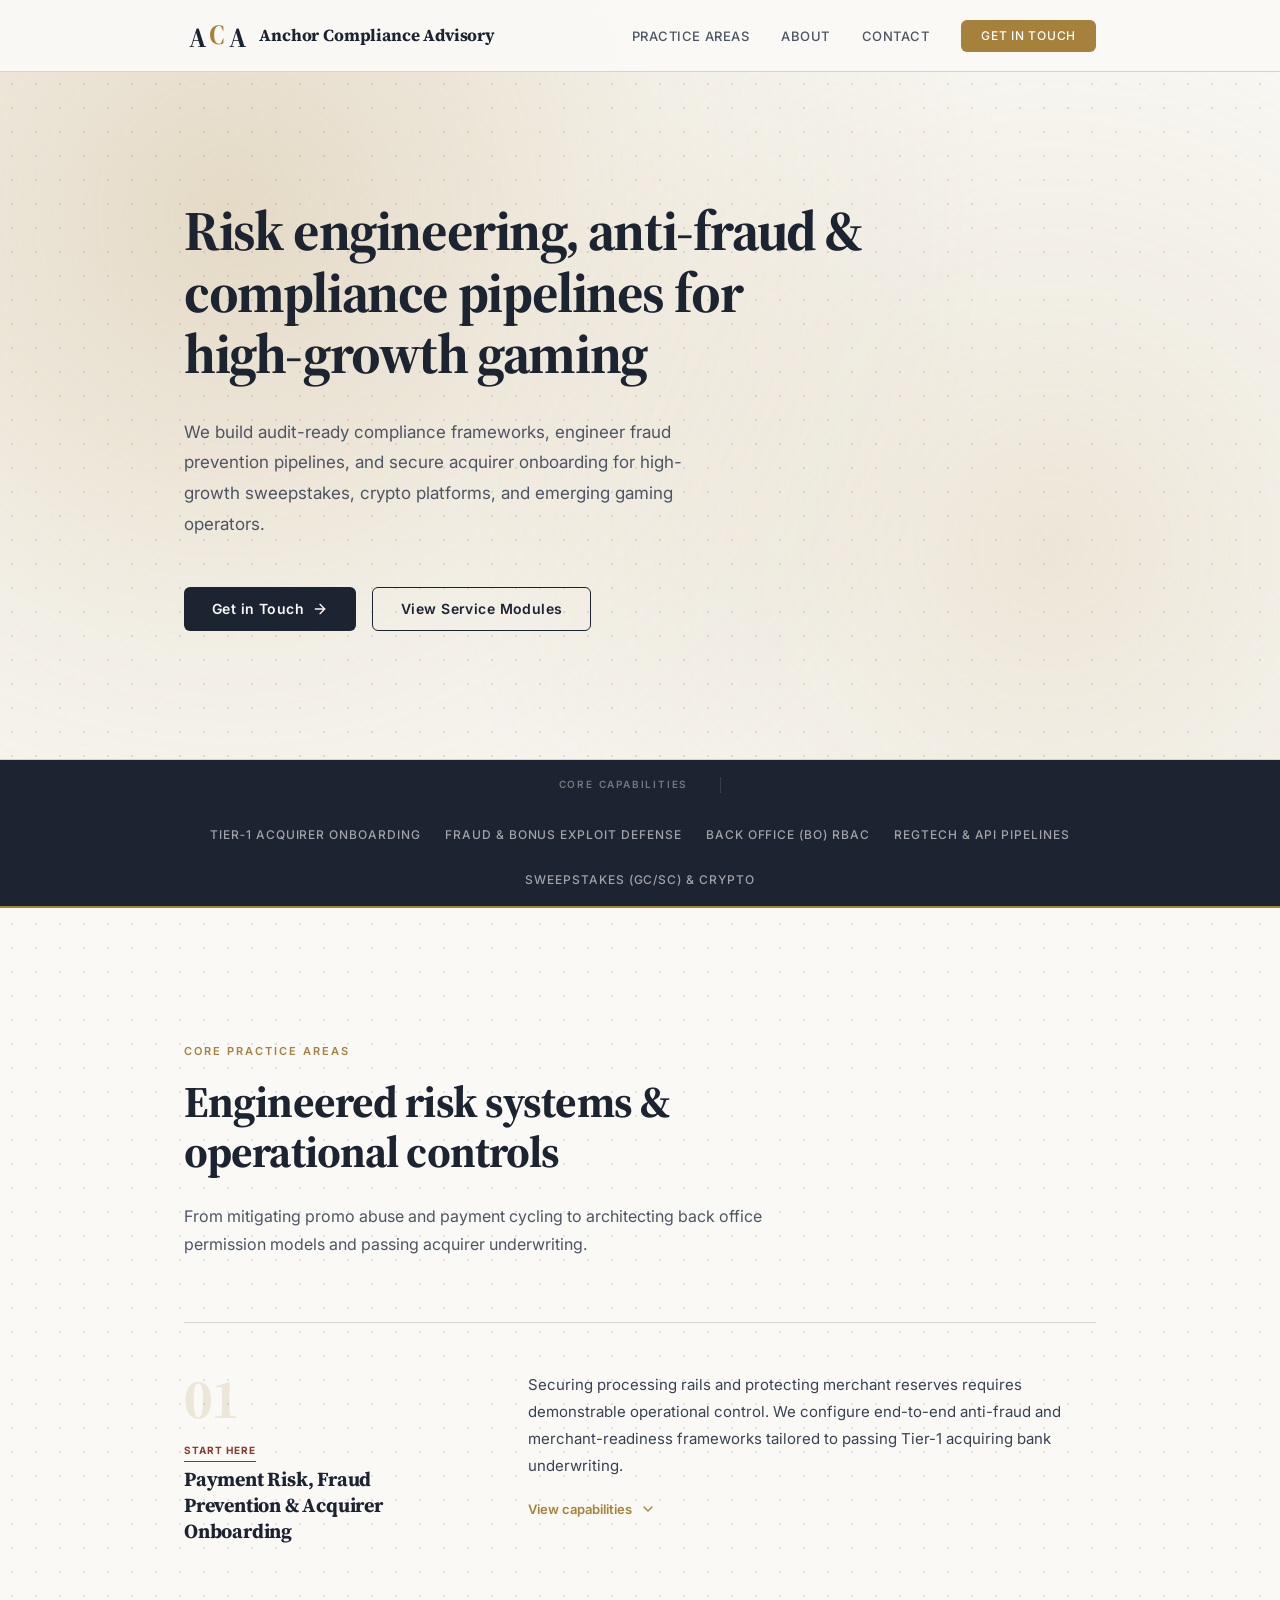
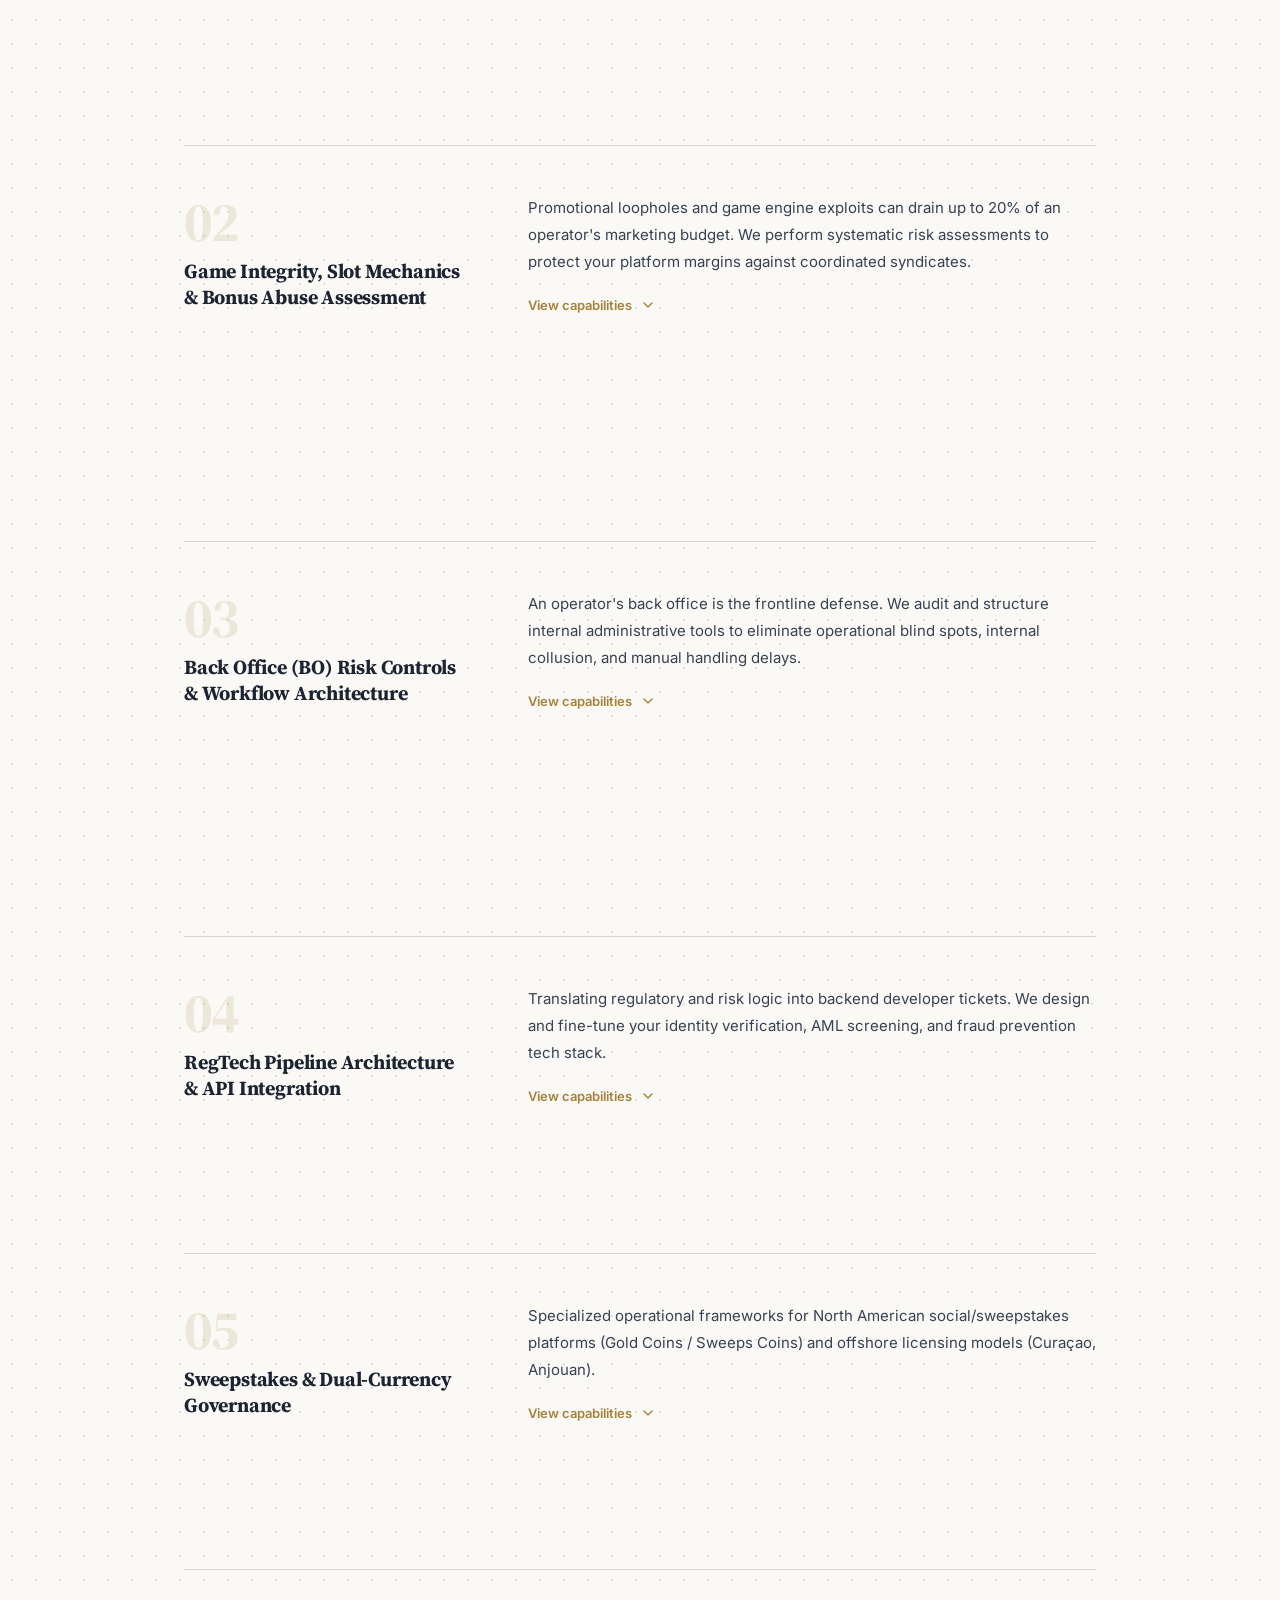
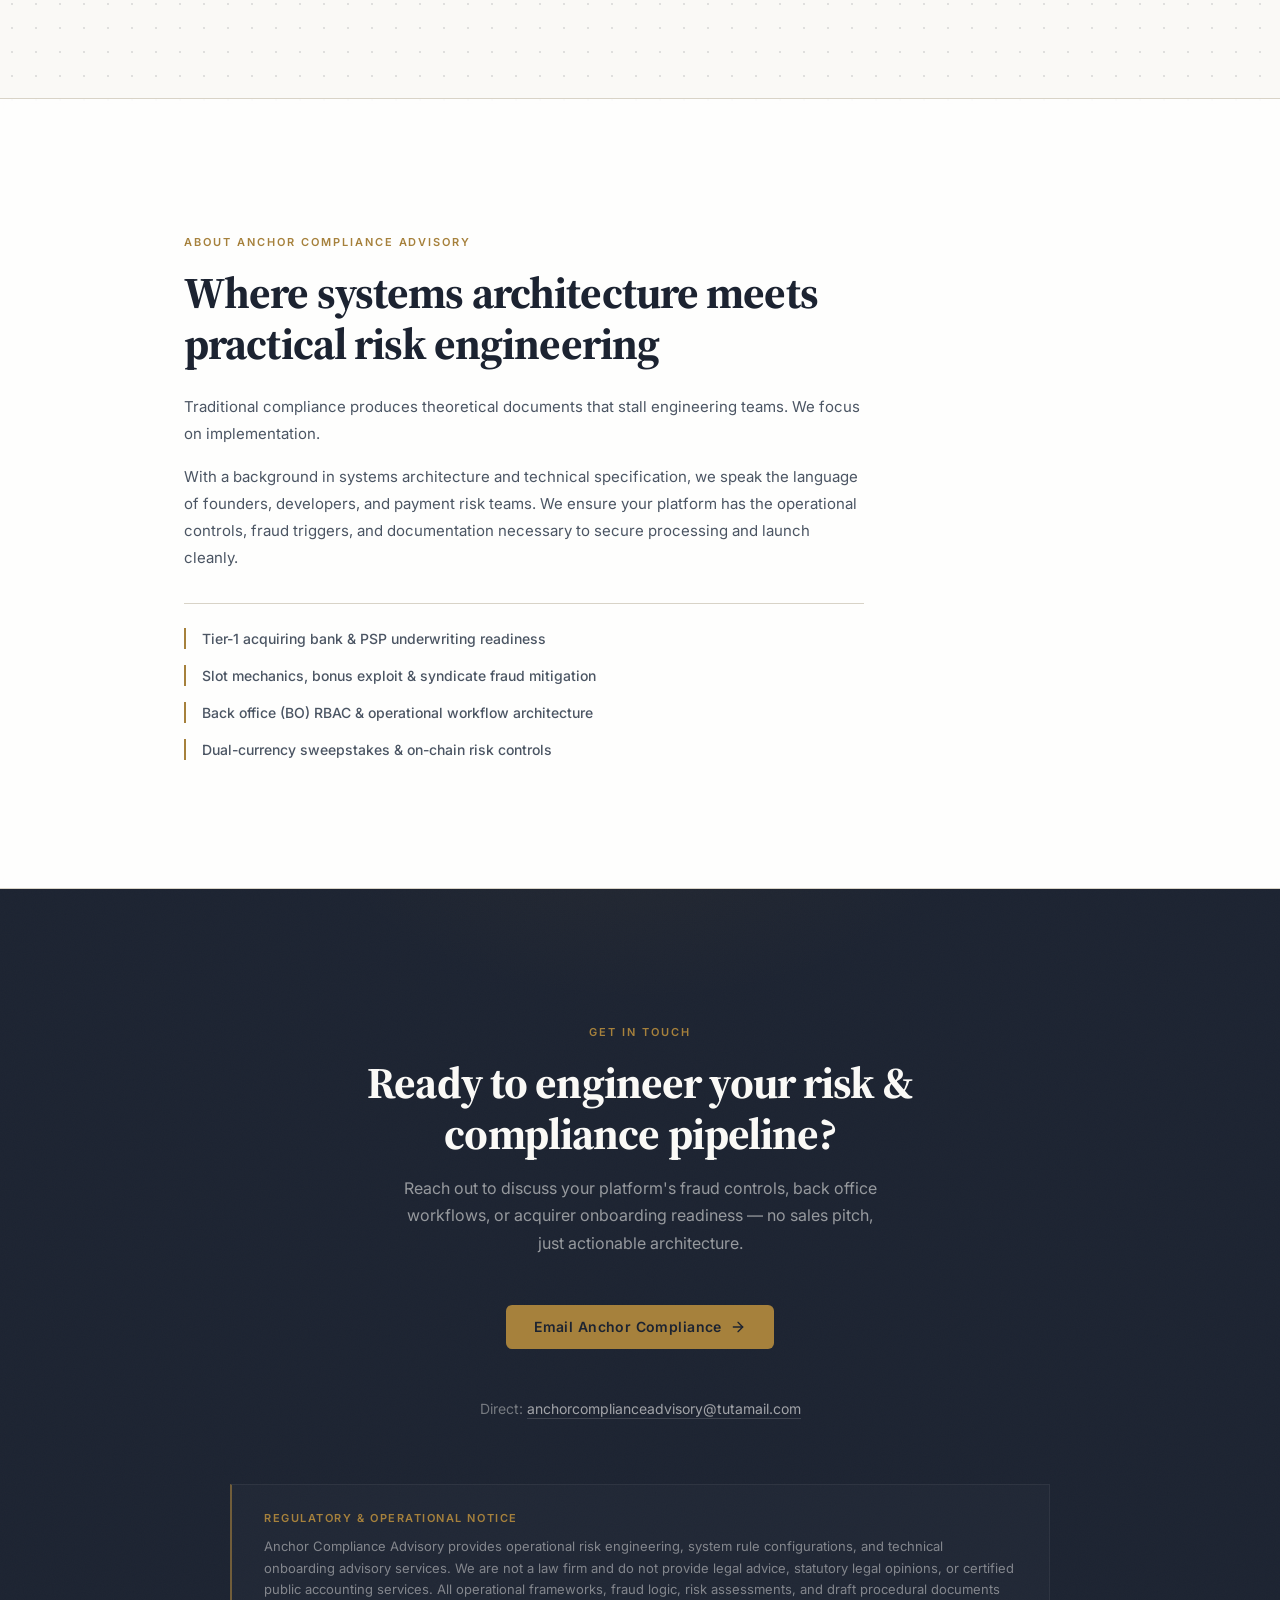
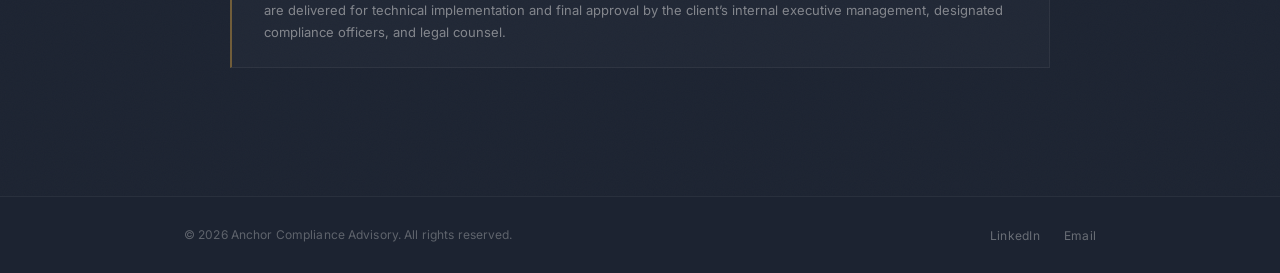
==== commit 93a2c068: "Fix background coverage: render dot matrix and hero glow directly without opaque overlays, bump cach" ====
--- a/index.html
+++ b/index.html
@@ -13,7 +13,7 @@
   <link href="https://fonts.googleapis.com/css2?family=Inter:wght@400;500;600;700&family=Source+Serif+4:ital,wght@0,400;0,600;0,700;1,400&display=swap" rel="stylesheet">
 
   <!-- Styles -->
-  <link rel="stylesheet" href="assets/css/styles.css?v=2.1">
+  <link rel="stylesheet" href="assets/css/styles.css?v=3.0">
 
   <!-- Favicon -->
   <link rel="icon" href="assets/logo.svg" type="image/svg+xml">
--- a/assets/css/styles.css
+++ b/assets/css/styles.css
@@ -63,9 +63,9 @@
   line-height: 1.7;
   color: var(--text);
   background-color: var(--paper);
-  /* Dot grid pattern — reinforces engineering/systems brand */
+  /* Distinct dot grid pattern — reinforces engineering/systems brand */
   background-image:
-    radial-gradient(circle, rgba(28, 35, 49, 0.08) 1px, transparent 1px);
+    radial-gradient(circle, rgba(28, 35, 49, 0.12) 1.2px, transparent 1.2px);
   background-size: 24px 24px;
   background-position: 0 0;
 }
@@ -327,45 +327,16 @@
 .hero {
   padding-top: calc(var(--header-height) + var(--space-4xl));
   padding-bottom: var(--space-4xl);
-  background-color: var(--paper);
   border-bottom: 1px solid var(--line);
   position: relative;
   overflow: hidden;
-}
-
-/* Soft gold radial glow behind hero — draws the eye to headline */
-.hero::before {
-  content: '';
-  position: absolute;
-  top: 5%;
-  left: -5%;
-  width: 650px;
-  height: 650px;
-  background: radial-gradient(
-    circle,
-    rgba(166, 129, 60, 0.16) 0%,
-    rgba(166, 129, 60, 0.06) 45%,
-    transparent 70%
-  );
-  pointer-events: none;
-  z-index: 0;
-}
-
-/* Second, smaller warm glow for depth */
-.hero::after {
-  content: '';
-  position: absolute;
-  bottom: -15%;
-  right: -5%;
-  width: 450px;
-  height: 450px;
-  background: radial-gradient(
-    circle,
-    rgba(166, 129, 60, 0.12) 0%,
-    transparent 65%
-  );
-  pointer-events: none;
-  z-index: 0;
+  background-color: var(--paper);
+  background-image:
+    radial-gradient(circle at 18% 28%, rgba(166, 129, 60, 0.26) 0%, rgba(166, 129, 60, 0.08) 40%, transparent 65%),
+    radial-gradient(circle at 82% 72%, rgba(166, 129, 60, 0.16) 0%, transparent 50%),
+    radial-gradient(circle, rgba(28, 35, 49, 0.12) 1.2px, transparent 1.2px);
+  background-size: 100% 100%, 100% 100%, 24px 24px;
+  background-position: 0 0, 0 0, 0 0;
 }
 
 .hero-content {
@@ -456,7 +427,7 @@
    ============================================================ */
 .services {
   padding: var(--space-5xl) 0;
-  background-color: var(--paper);
+  background-color: transparent;
 }
 
 .services-header {
@@ -647,7 +618,9 @@
    ============================================================ */
 .about {
   padding: var(--space-5xl) 0;
-  background-color: var(--white);
+  background-color: rgba(255, 255, 255, 0.75);
+  backdrop-filter: blur(6px);
+  -webkit-backdrop-filter: blur(6px);
   border-top: 1px solid var(--line);
   border-bottom: 1px solid var(--line);
 }
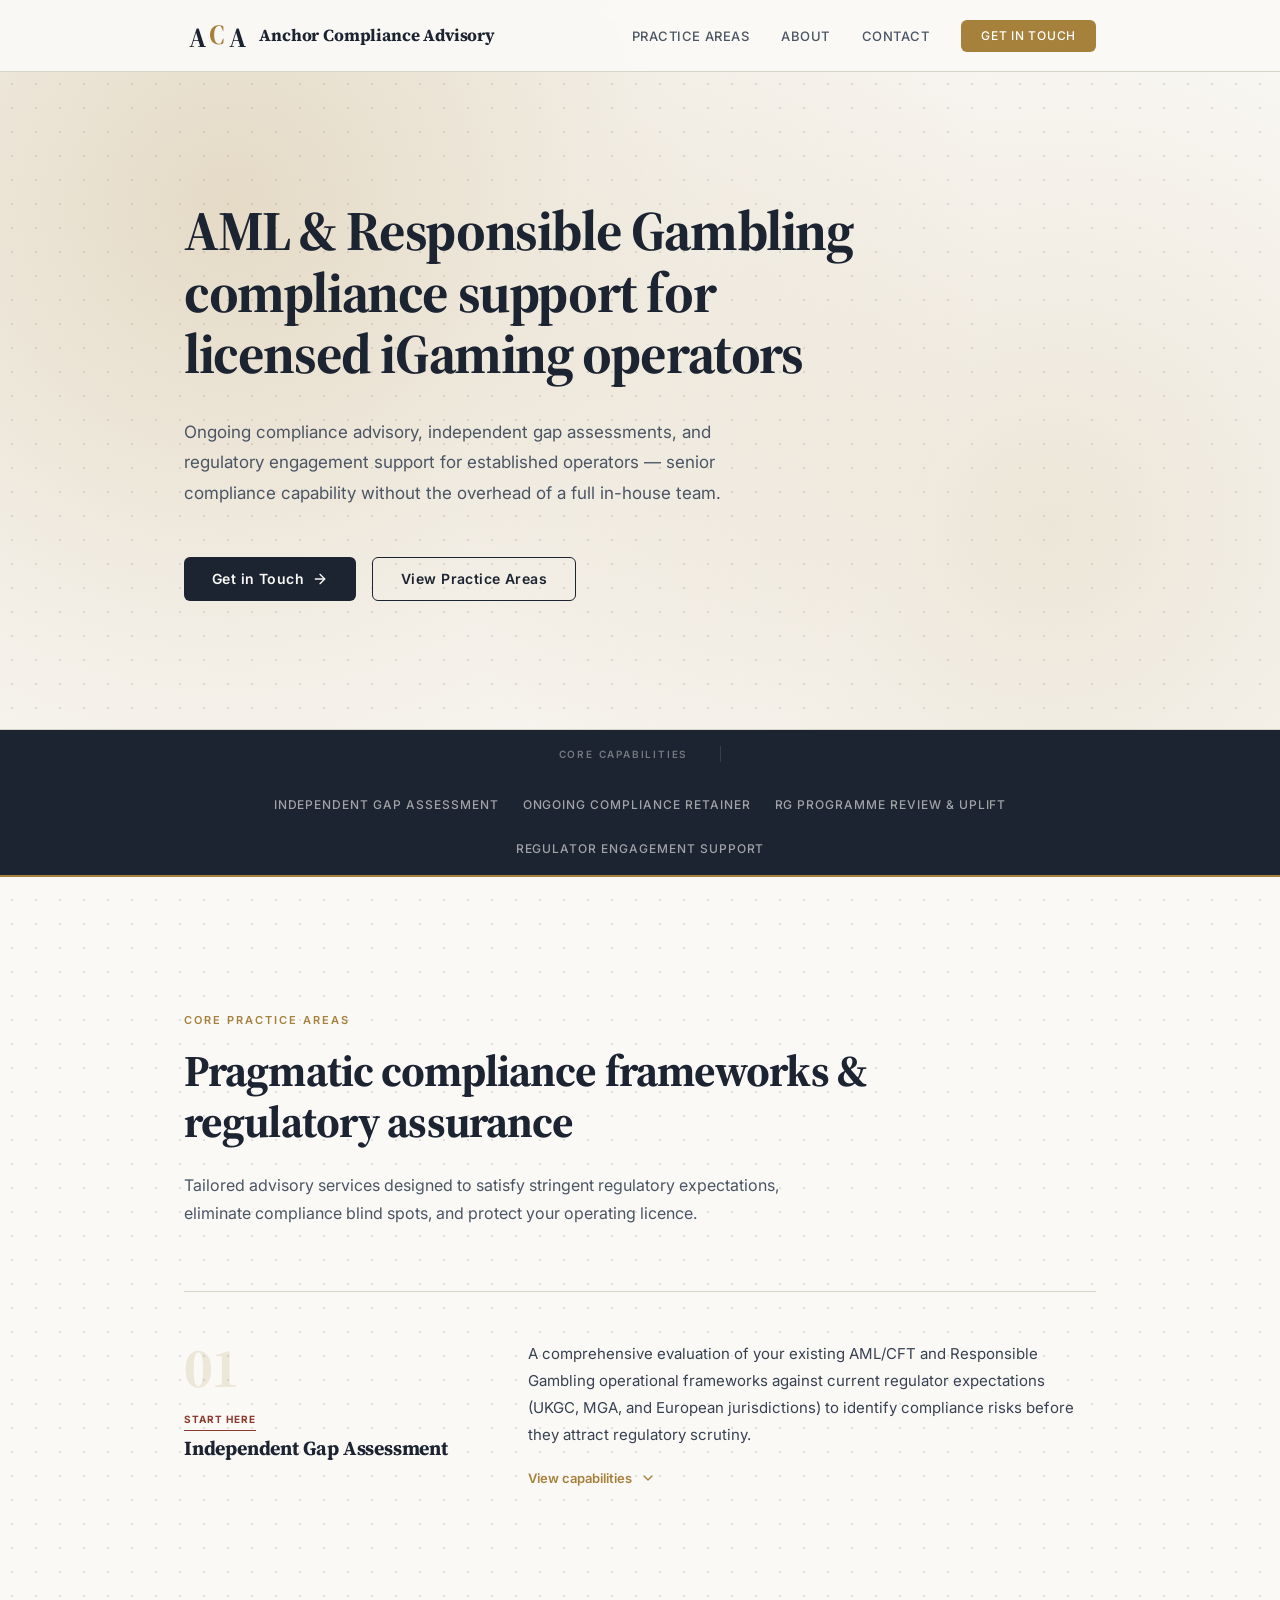
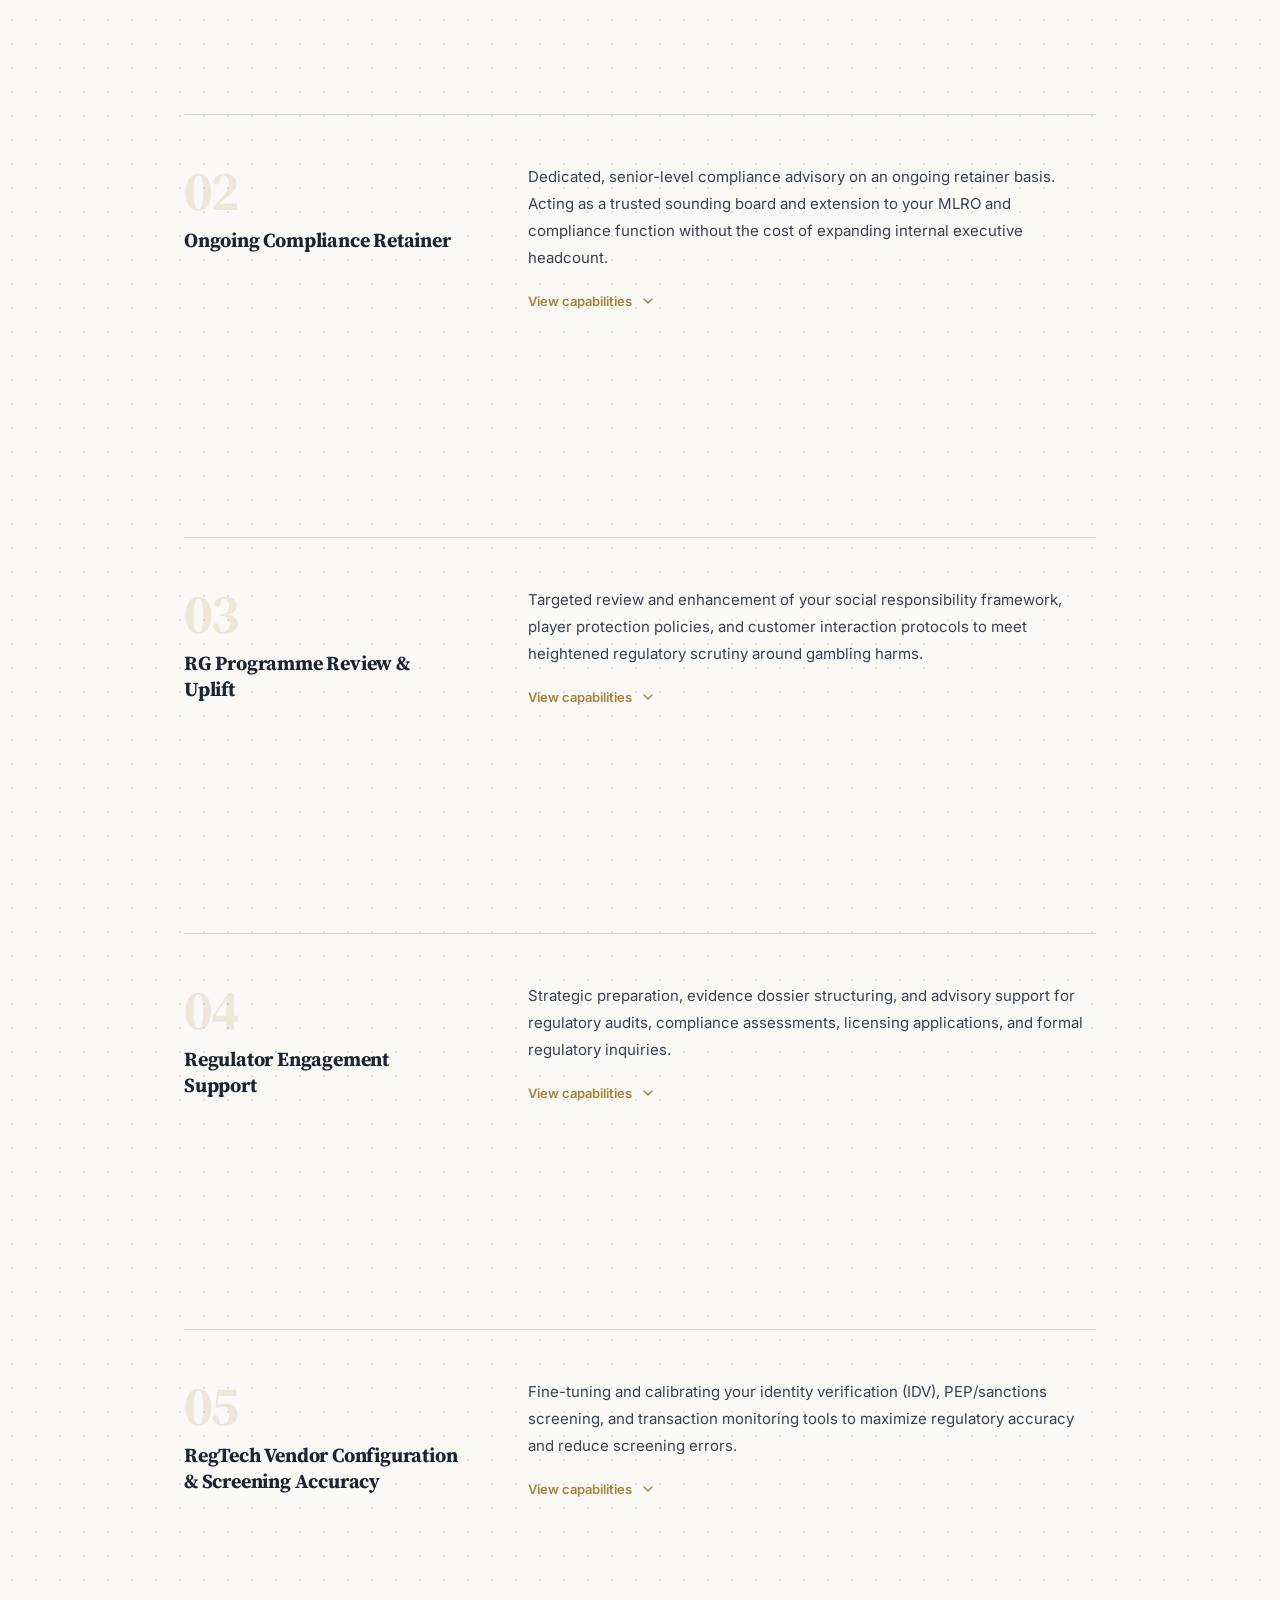
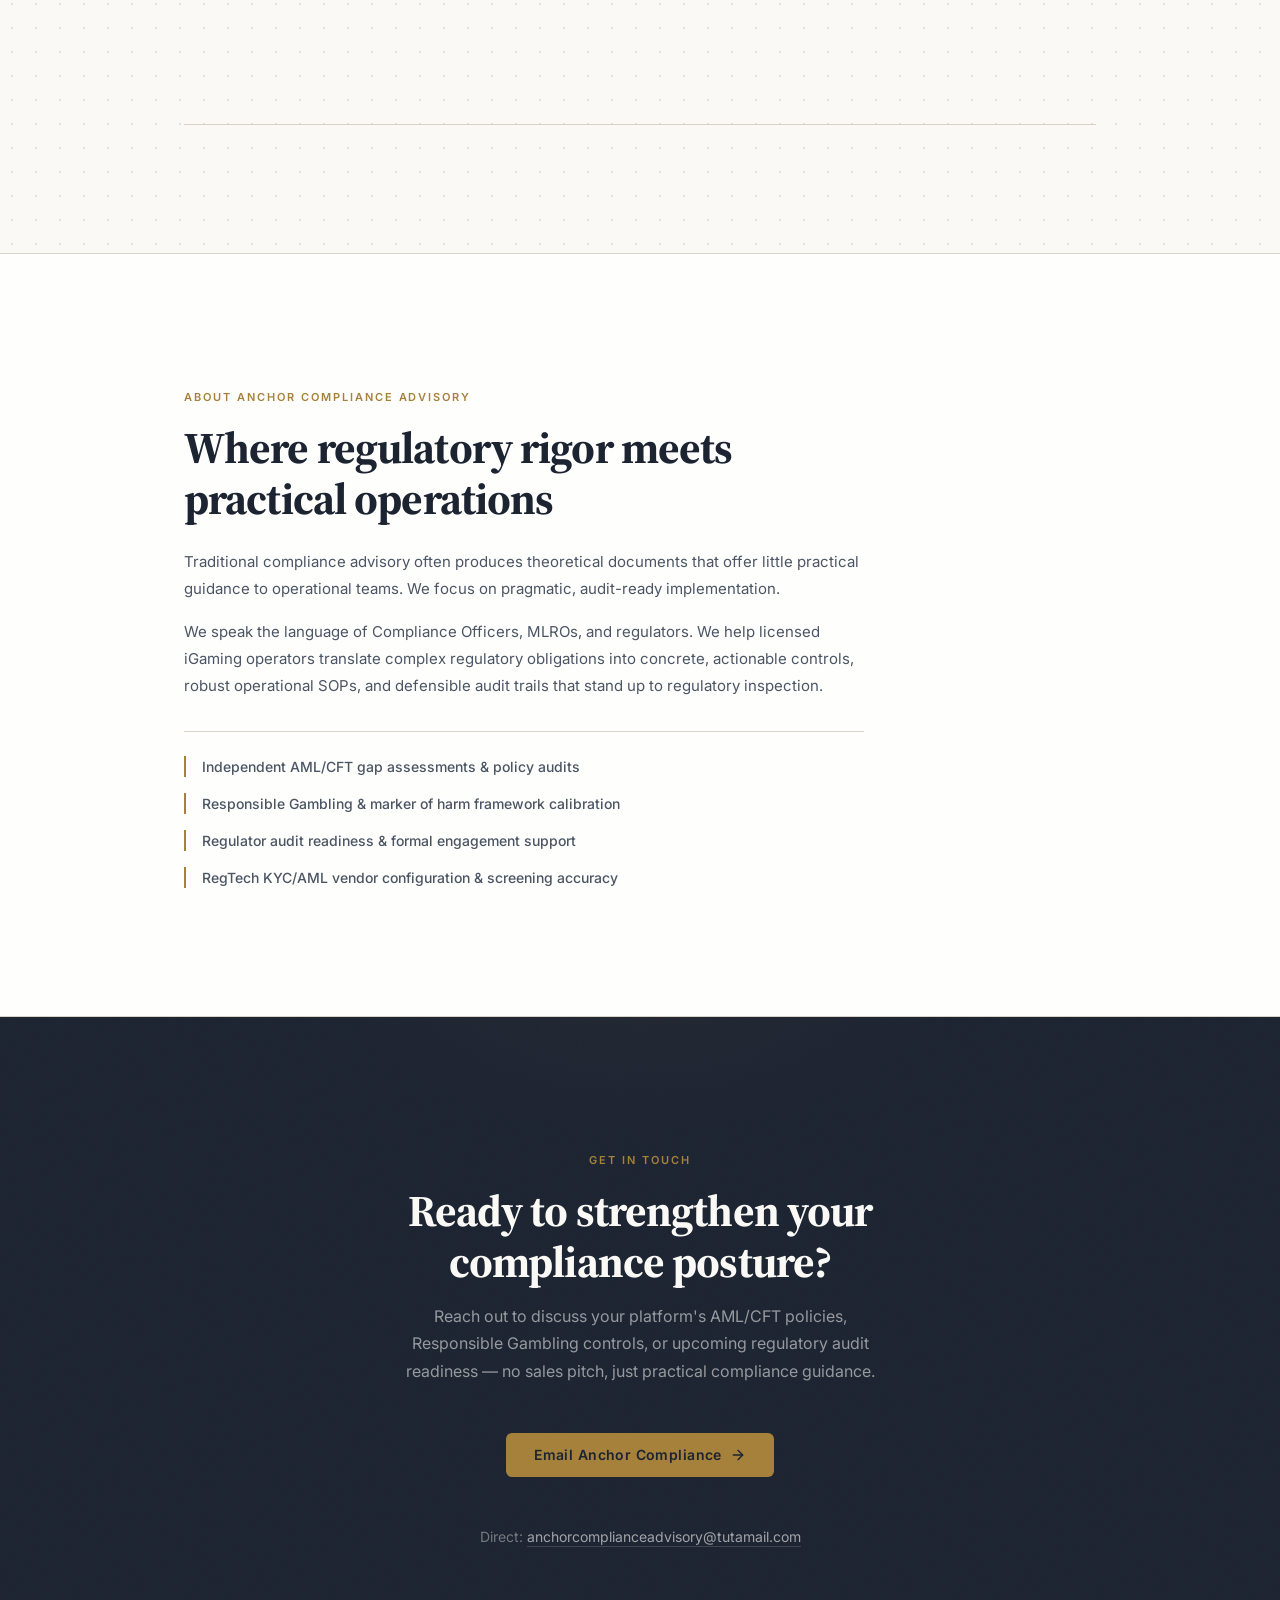
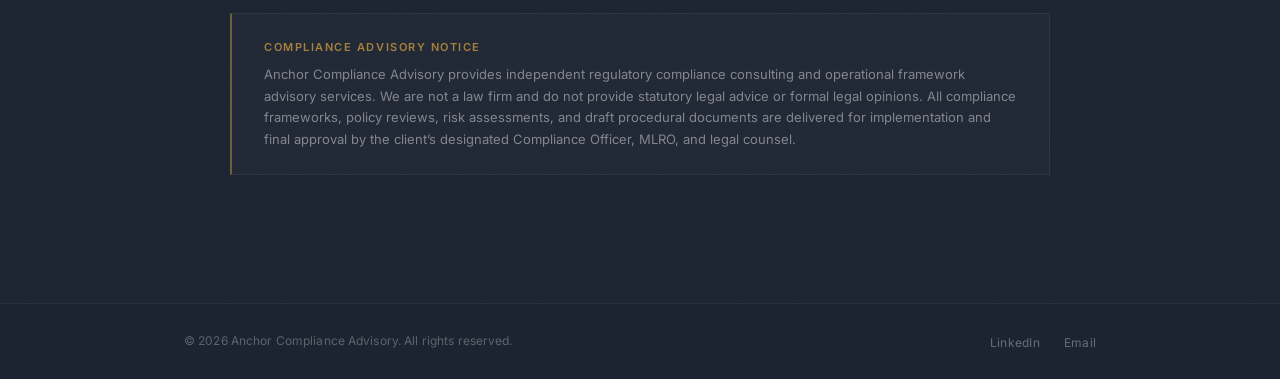
==== commit 34e17392: "Revert site positioning to AML/KYC & Responsible Gambling compliance for licensed operators" ====
--- a/index.html
+++ b/index.html
@@ -3,8 +3,8 @@
 <head>
   <meta charset="UTF-8">
   <meta name="viewport" content="width=device-width, initial-scale=1.0">
-  <title>Anchor Compliance Advisory — Risk Engineering, Anti-Fraud &amp; Acquirer Onboarding for Gaming &amp; Sweepstakes</title>
-  <meta name="description" content="Audit-ready compliance frameworks, fraud prevention pipelines, game integrity assessments, and acquirer onboarding for sweepstakes, crypto platforms, and emerging gaming operators.">
+  <title>Anchor Compliance Advisory — AML &amp; Responsible Gambling Compliance for Licensed iGaming Operators</title>
+  <meta name="description" content="Independent compliance advisory, AML/CFT frameworks, Responsible Gambling programme reviews, and regulator engagement support for licensed iGaming operators.">
   <meta name="robots" content="index, follow">
 
   <!-- Fonts -->
@@ -13,7 +13,7 @@
   <link href="https://fonts.googleapis.com/css2?family=Inter:wght@400;500;600;700&family=Source+Serif+4:ital,wght@0,400;0,600;0,700;1,400&display=swap" rel="stylesheet">
 
   <!-- Styles -->
-  <link rel="stylesheet" href="assets/css/styles.css?v=3.0">
+  <link rel="stylesheet" href="assets/css/styles.css?v=3.1">
 
   <!-- Favicon -->
   <link rel="icon" href="assets/logo.svg" type="image/svg+xml">
@@ -63,10 +63,10 @@
       <div class="container">
         <div class="hero-content">
           <h1 class="hero-headline">
-            Risk engineering, anti&#8209;fraud &amp; compliance pipelines for high&#8209;growth gaming
+            AML &amp; Responsible Gambling compliance support for licensed iGaming operators
           </h1>
           <p class="hero-subhead">
-            We build audit-ready compliance frameworks, engineer fraud prevention pipelines, and secure acquirer onboarding for high-growth sweepstakes, crypto platforms, and emerging gaming operators.
+            Ongoing compliance advisory, independent gap assessments, and regulatory engagement support for established operators — senior compliance capability without the overhead of a full in-house team.
           </p>
           <div class="hero-actions">
             <a href="#contact" class="btn btn-primary" id="hero-cta">
@@ -76,7 +76,7 @@
                 <polyline points="12 5 19 12 12 19"/>
               </svg>
             </a>
-            <a href="#practice-areas" class="btn btn-secondary">View Service Modules</a>
+            <a href="#practice-areas" class="btn btn-secondary">View Practice Areas</a>
           </div>
         </div>
       </div>
@@ -92,11 +92,10 @@
           <span class="trust-bar-label">Core Capabilities</span>
           <span class="trust-bar-divider" aria-hidden="true"></span>
           <div class="trust-items">
-            <span class="trust-item">Tier&#8209;1 Acquirer Onboarding</span>
-            <span class="trust-item">Fraud &amp; Bonus Exploit Defense</span>
-            <span class="trust-item">Back Office (BO) RBAC</span>
-            <span class="trust-item">RegTech &amp; API Pipelines</span>
-            <span class="trust-item">Sweepstakes (GC/SC) &amp; Crypto</span>
+            <span class="trust-item">Independent Gap Assessment</span>
+            <span class="trust-item">Ongoing Compliance Retainer</span>
+            <span class="trust-item">RG Programme Review &amp; Uplift</span>
+            <span class="trust-item">Regulator Engagement Support</span>
           </div>
         </div>
       </div>
@@ -110,24 +109,24 @@
       <div class="container">
         <div class="services-header">
           <span class="section-label">Core Practice Areas</span>
-          <h2 class="section-heading">Engineered risk systems &amp;<br>operational controls</h2>
+          <h2 class="section-heading">Pragmatic compliance frameworks &amp;<br>regulatory assurance</h2>
           <p class="section-subtext">
-            From mitigating promo abuse and payment cycling to architecting back office permission models and passing acquirer underwriting.
+            Tailored advisory services designed to satisfy stringent regulatory expectations, eliminate compliance blind spots, and protect your operating licence.
           </p>
         </div>
 
         <div class="services-list">
 
-          <!-- 01 — Payment Risk, Fraud Prevention & Acquirer Onboarding -->
-          <article class="service-row" id="practice-payment-risk">
+          <!-- 01 — Independent Gap Assessment -->
+          <article class="service-row" id="practice-gap-assessment">
             <div class="service-row-left">
               <span class="service-number">01</span>
               <span class="service-card-badge">Start here</span>
-              <h3>Payment Risk, Fraud Prevention &amp; Acquirer Onboarding</h3>
+              <h3>Independent Gap Assessment</h3>
             </div>
             <div class="service-row-right">
               <p>
-                Securing processing rails and protecting merchant reserves requires demonstrable operational control. We configure end-to-end anti-fraud and merchant-readiness frameworks tailored to passing Tier-1 acquiring bank underwriting.
+                A comprehensive evaluation of your existing AML/CFT and Responsible Gambling operational frameworks against current regulator expectations (UKGC, MGA, and European jurisdictions) to identify compliance risks before they attract regulatory scrutiny.
               </p>
               <button class="capability-toggle" aria-expanded="false" aria-controls="caps-01">
                 <span class="toggle-text">View capabilities</span>
@@ -135,39 +134,39 @@
               </button>
               <div class="capability-panel" id="caps-01">
                 <div class="capability-item">
-                  <svg class="capability-icon" viewBox="0 0 24 24" aria-hidden="true"><path d="M12 22s8-4 8-10V5l-8-3-8 3v7c0 6 8 10 8 10z"/></svg>
-                  <div>
-                    <span class="capability-title">Chargeback &amp; Payment Fraud Mitigation</span>
-                    <p class="capability-desc">Rapid velocity thresholds, BIN routing checks, mismatched billing data alerts, and stolen-card testing prevention.</p>
-                  </div>
-                </div>
-                <div class="capability-item">
                   <svg class="capability-icon" viewBox="0 0 24 24" aria-hidden="true"><path d="M14 2H6a2 2 0 0 0-2 2v16a2 2 0 0 0 2 2h12a2 2 0 0 0 2-2V8z"/><polyline points="14 2 14 8 20 8"/><line x1="16" y1="13" x2="8" y2="13"/><line x1="16" y1="17" x2="8" y2="17"/></svg>
                   <div>
-                    <span class="capability-title">PSP Due Diligence Dossiers</span>
-                    <p class="capability-desc">Comprehensive AML/CFT documentation, Customer Acceptance Policies (CAP), and operational SAR logging templates built for acquirer risk teams.</p>
-                  </div>
-                </div>
-                <div class="capability-item">
-                  <svg class="capability-icon" viewBox="0 0 24 24" aria-hidden="true"><polyline points="17 1 21 5 17 9"/><path d="M3 11V9a4 4 0 0 1 4-4h14"/><polyline points="7 23 3 19 7 15"/><path d="M21 13v2a4 4 0 0 1-4 4H3"/></svg>
-                  <div>
-                    <span class="capability-title">Deposit-to-Withdrawal Parity</span>
-                    <p class="capability-desc">Closed-loop payout rules and source-of-funds trigger points to stop payment cycling and card laundering.</p>
+                    <span class="capability-title">AML/CFT Policy &amp; Procedure Audit</span>
+                    <p class="capability-desc">Detailed review of Customer Due Diligence (CDD), Enhanced Due Diligence (EDD), Source of Funds (SoF), and Suspicious Activity Reporting (SAR) workflows.</p>
+                  </div>
+                </div>
+                <div class="capability-item">
+                  <svg class="capability-icon" viewBox="0 0 24 24" aria-hidden="true"><circle cx="12" cy="12" r="10"/><polyline points="12 6 12 12 16 14"/></svg>
+                  <div>
+                    <span class="capability-title">Customer Interaction &amp; RG Thresholds</span>
+                    <p class="capability-desc">Assessing automated trigger points, affordability indicators, and velocity-based RG markers against prevailing regulator benchmarks.</p>
+                  </div>
+                </div>
+                <div class="capability-item">
+                  <svg class="capability-icon" viewBox="0 0 24 24" aria-hidden="true"><polyline points="9 11 12 14 22 4"/><path d="M21 12v7a2 2 0 0 1-2 2H5a2 2 0 0 1-2-2V5a2 2 0 0 1 2-2h11"/></svg>
+                  <div>
+                    <span class="capability-title">Actionable Remediation Roadmap</span>
+                    <p class="capability-desc">Prioritized findings matrix providing concrete operational steps to close identified gaps and satisfy regulatory standards.</p>
                   </div>
                 </div>
               </div>
             </div>
           </article>
 
-          <!-- 02 — Game Integrity, Slot Mechanics & Bonus Abuse Assessment -->
-          <article class="service-row" id="practice-game-integrity">
+          <!-- 02 — Ongoing Compliance Retainer -->
+          <article class="service-row" id="practice-compliance-retainer">
             <div class="service-row-left">
               <span class="service-number">02</span>
-              <h3>Game Integrity, Slot Mechanics &amp; Bonus Abuse Assessment</h3>
+              <h3>Ongoing Compliance Retainer</h3>
             </div>
             <div class="service-row-right">
               <p>
-                Promotional loopholes and game engine exploits can drain up to 20% of an operator's marketing budget. We perform systematic risk assessments to protect your platform margins against coordinated syndicates.
+                Dedicated, senior-level compliance advisory on an ongoing retainer basis. Acting as a trusted sounding board and extension to your MLRO and compliance function without the cost of expanding internal executive headcount.
               </p>
               <button class="capability-toggle" aria-expanded="false" aria-controls="caps-02">
                 <span class="toggle-text">View capabilities</span>
@@ -175,39 +174,39 @@
               </button>
               <div class="capability-panel" id="caps-02">
                 <div class="capability-item">
-                  <svg class="capability-icon" viewBox="0 0 24 24" aria-hidden="true"><circle cx="11" cy="11" r="8"/><line x1="21" y1="21" x2="16.65" y2="16.65"/></svg>
-                  <div>
-                    <span class="capability-title">Slot &amp; Game Exploit Audits</span>
-                    <p class="capability-desc">Identifying game mechanic vulnerabilities (e.g., feature-buy abuse, delayed round completion, bot farming, RTP manipulation patterns).</p>
-                  </div>
-                </div>
-                <div class="capability-item">
-                  <svg class="capability-icon" viewBox="0 0 24 24" aria-hidden="true"><polyline points="20 12 20 22 4 22 4 12"/><rect x="2" y="7" width="20" height="5"/><line x1="12" y1="22" x2="12" y2="7"/><path d="M12 7H7.5a2.5 2.5 0 0 1 0-5C11 2 12 7 12 7z"/><path d="M12 7h4.5a2.5 2.5 0 0 0 0-5C13 2 12 7 12 7z"/></svg>
-                  <div>
-                    <span class="capability-title">Bonus &amp; Promo Abuse Prevention</span>
-                    <p class="capability-desc">Strategy design to eliminate multi-accounting for no-deposit bonuses, cross-betting, and low-risk wagering cycle schemes.</p>
-                  </div>
-                </div>
-                <div class="capability-item">
                   <svg class="capability-icon" viewBox="0 0 24 24" aria-hidden="true"><path d="M17 21v-2a4 4 0 0 0-4-4H5a4 4 0 0 0-4 4v2"/><circle cx="9" cy="7" r="4"/><path d="M23 21v-2a4 4 0 0 0-3-3.87"/><path d="M16 3.13a4 4 0 0 1 0 7.75"/></svg>
                   <div>
-                    <span class="capability-title">Network &amp; Syndicate Detection</span>
-                    <p class="capability-desc">Implementing behavioral telemetry, shared device fingerprint clustering, and IP/proxy risk scoring at registration before bonuses are credited.</p>
+                    <span class="capability-title">Escalation &amp; High-Risk Case Advisory</span>
+                    <p class="capability-desc">Expert review and advisory on complex EDD escalations, PEP assessments, and high-net-worth player Source of Wealth (SoW) dossiers.</p>
+                  </div>
+                </div>
+                <div class="capability-item">
+                  <svg class="capability-icon" viewBox="0 0 24 24" aria-hidden="true"><circle cx="12" cy="12" r="10"/><line x1="2" y1="12" x2="22" y2="12"/><path d="M12 2a15.3 15.3 0 0 1 4 10 15.3 15.3 0 0 1-4 10 15.3 15.3 0 0 1-4-10 15.3 15.3 0 0 1 4-10z"/></svg>
+                  <div>
+                    <span class="capability-title">Regulatory Horizon Scanning</span>
+                    <p class="capability-desc">Proactive updates on evolving guidance, enforcement actions, and license condition changes across your licensed jurisdictions.</p>
+                  </div>
+                </div>
+                <div class="capability-item">
+                  <svg class="capability-icon" viewBox="0 0 24 24" aria-hidden="true"><path d="M4 19.5A2.5 2.5 0 0 1 6.5 17H20"/><path d="M6.5 2H20v20H6.5A2.5 2.5 0 0 1 4 19.5v-15A2.5 2.5 0 0 1 6.5 2z"/></svg>
+                  <div>
+                    <span class="capability-title">Internal Policy &amp; SOP Maintenance</span>
+                    <p class="capability-desc">Continuous refinement of compliance manuals, risk assessments, and staff training materials to maintain regulatory alignment.</p>
                   </div>
                 </div>
               </div>
             </div>
           </article>
 
-          <!-- 03 — Back Office (BO) Risk Controls & Workflow Architecture -->
-          <article class="service-row" id="practice-back-office">
+          <!-- 03 — RG Programme Review & Uplift -->
+          <article class="service-row" id="practice-rg-uplift">
             <div class="service-row-left">
               <span class="service-number">03</span>
-              <h3>Back Office (BO) Risk Controls &amp; Workflow Architecture</h3>
+              <h3>RG Programme Review &amp; Uplift</h3>
             </div>
             <div class="service-row-right">
               <p>
-                An operator's back office is the frontline defense. We audit and structure internal administrative tools to eliminate operational blind spots, internal collusion, and manual handling delays.
+                Targeted review and enhancement of your social responsibility framework, player protection policies, and customer interaction protocols to meet heightened regulatory scrutiny around gambling harms.
               </p>
               <button class="capability-toggle" aria-expanded="false" aria-controls="caps-03">
                 <span class="toggle-text">View capabilities</span>
@@ -215,39 +214,39 @@
               </button>
               <div class="capability-panel" id="caps-03">
                 <div class="capability-item">
-                  <svg class="capability-icon" viewBox="0 0 24 24" aria-hidden="true"><rect x="3" y="11" width="18" height="11" rx="2" ry="2"/><path d="M7 11V7a5 5 0 0 1 10 0v4"/></svg>
-                  <div>
-                    <span class="capability-title">Back Office Role &amp; Permission Hierarchy</span>
-                    <p class="capability-desc">Granular RBAC (Role-Based Access Control) to separate cashier approvals, player data access, and manual balance adjustments.</p>
-                  </div>
-                </div>
-                <div class="capability-item">
-                  <svg class="capability-icon" viewBox="0 0 24 24" aria-hidden="true"><line x1="8" y1="6" x2="21" y2="6"/><line x1="8" y1="12" x2="21" y2="12"/><line x1="8" y1="18" x2="21" y2="18"/><line x1="3" y1="6" x2="3.01" y2="6"/><line x1="3" y1="12" x2="3.01" y2="12"/><line x1="3" y1="18" x2="3.01" y2="18"/></svg>
-                  <div>
-                    <span class="capability-title">Manual Review &amp; Escalation Queues</span>
-                    <p class="capability-desc">Concrete SOPs for risk agents handling suspicious bet spikes, multi-account links, and manual redemption approvals.</p>
-                  </div>
-                </div>
-                <div class="capability-item">
-                  <svg class="capability-icon" viewBox="0 0 24 24" aria-hidden="true"><path d="M16 4h2a2 2 0 0 1 2 2v14a2 2 0 0 1-2 2H6a2 2 0 0 1-2-2V6a2 2 0 0 1 2-2h2"/><rect x="8" y="2" width="8" height="4" rx="1" ry="1"/></svg>
-                  <div>
-                    <span class="capability-title">Audit Trails &amp; Activity Logs</span>
-                    <p class="capability-desc">Implementing immutable logging for all administrative balance edits, KYC overrides, and payout releases.</p>
+                  <svg class="capability-icon" viewBox="0 0 24 24" aria-hidden="true"><path d="M20.84 4.61a5.5 5.5 0 0 0-7.78 0L12 5.67l-1.06-1.06a5.5 5.5 0 0 0-7.78 7.78l1.06 1.06L12 21.23l7.78-7.78 1.06-1.06a5.5 5.5 0 0 0 0-7.78z"/></svg>
+                  <div>
+                    <span class="capability-title">Markers of Harm &amp; Telemetry Tuning</span>
+                    <p class="capability-desc">Refining automated behavioral indicators (session length, chasing losses, deposit velocity surges) for timely, defensible early intervention.</p>
+                  </div>
+                </div>
+                <div class="capability-item">
+                  <svg class="capability-icon" viewBox="0 0 24 24" aria-hidden="true"><path d="M21 15a2 2 0 0 1-2 2H7l-4 4V5a2 2 0 0 1 2-2h14a2 2 0 0 1 2 2z"/></svg>
+                  <div>
+                    <span class="capability-title">Customer Interaction Protocol Design</span>
+                    <p class="capability-desc">Developing clear operational SOPs for compliance teams conducting welfare checks, setting mandatory cooling-off periods, and enforcing self-exclusions.</p>
+                  </div>
+                </div>
+                <div class="capability-item">
+                  <svg class="capability-icon" viewBox="0 0 24 24" aria-hidden="true"><line x1="12" y1="1" x2="12" y2="23"/><path d="M17 5H9.5a3.5 3.5 0 0 0 0 7h5a3.5 3.5 0 0 1 0 7H6"/></svg>
+                  <div>
+                    <span class="capability-title">Affordability &amp; Vulnerability Frameworks</span>
+                    <p class="capability-desc">Designing robust customer affordability thresholds, vulnerability indicators, and third-party data integration workflows.</p>
                   </div>
                 </div>
               </div>
             </div>
           </article>
 
-          <!-- 04 — RegTech Pipeline Architecture & API Integration -->
-          <article class="service-row" id="practice-regtech-pipeline">
+          <!-- 04 — Regulator Engagement Support -->
+          <article class="service-row" id="practice-regulator-engagement">
             <div class="service-row-left">
               <span class="service-number">04</span>
-              <h3>RegTech Pipeline Architecture &amp; API Integration</h3>
+              <h3>Regulator Engagement Support</h3>
             </div>
             <div class="service-row-right">
               <p>
-                Translating regulatory and risk logic into backend developer tickets. We design and fine-tune your identity verification, AML screening, and fraud prevention tech stack.
+                Strategic preparation, evidence dossier structuring, and advisory support for regulatory audits, compliance assessments, licensing applications, and formal regulatory inquiries.
               </p>
               <button class="capability-toggle" aria-expanded="false" aria-controls="caps-04">
                 <span class="toggle-text">View capabilities</span>
@@ -255,32 +254,39 @@
               </button>
               <div class="capability-panel" id="caps-04">
                 <div class="capability-item">
-                  <svg class="capability-icon" viewBox="0 0 24 24" aria-hidden="true"><circle cx="12" cy="12" r="3"/><path d="M19.4 15a1.65 1.65 0 0 0 .33 1.82l.06.06a2 2 0 0 1-2.83 2.83l-.06-.06a1.65 1.65 0 0 0-1.82-.33 1.65 1.65 0 0 0-1 1.51V21a2 2 0 0 1-4 0v-.09A1.65 1.65 0 0 0 9 19.4a1.65 1.65 0 0 0-1.82.33l-.06.06a2 2 0 0 1-2.83-2.83l.06-.06A1.65 1.65 0 0 0 4.68 15a1.65 1.65 0 0 0-1.51-1H3a2 2 0 0 1 0-4h.09A1.65 1.65 0 0 0 4.6 9a1.65 1.65 0 0 0-.33-1.82l-.06-.06a2 2 0 0 1 2.83-2.83l.06.06A1.65 1.65 0 0 0 9 4.68a1.65 1.65 0 0 0 1-1.51V3a2 2 0 0 1 4 0v.09a1.65 1.65 0 0 0 1 1.51 1.65 1.65 0 0 0 1.82-.33l.06-.06a2 2 0 0 1 2.83 2.83l-.06.06A1.65 1.65 0 0 0 19.4 9a1.65 1.65 0 0 0 1.51 1H21a2 2 0 0 1 0 4h-.09a1.65 1.65 0 0 0-1.51 1z"/></svg>
-                  <div>
-                    <span class="capability-title">Vendor Calibration</span>
-                    <p class="capability-desc">Configuration of engines such as Sumsub, Veriff, SEON, or ComplyAdvantage.</p>
-                  </div>
-                </div>
-                <div class="capability-item">
-                  <svg class="capability-icon" viewBox="0 0 24 24" aria-hidden="true"><rect x="4" y="4" width="16" height="16" rx="2" ry="2"/><rect x="9" y="9" width="6" height="6"/><line x1="9" y1="1" x2="9" y2="4"/><line x1="15" y1="1" x2="15" y2="4"/><line x1="9" y1="20" x2="9" y2="23"/><line x1="15" y1="20" x2="15" y2="23"/><line x1="20" y1="9" x2="23" y2="9"/><line x1="20" y1="14" x2="23" y2="14"/><line x1="1" y1="9" x2="4" y2="9"/><line x1="1" y1="14" x2="4" y2="14"/></svg>
-                  <div>
-                    <span class="capability-title">Automated Rule Logic</span>
-                    <p class="capability-desc">Tuning velocity limits, proxy/VPN detection, emulator checks, and synthetic identity flags to stop fraudsters without crushing legitimate player conversion.</p>
+                  <svg class="capability-icon" viewBox="0 0 24 24" aria-hidden="true"><path d="M12 22s8-4 8-10V5l-8-3-8 3v7c0 6 8 10 8 10z"/></svg>
+                  <div>
+                    <span class="capability-title">Audit Preparation &amp; Evidence Dossiers</span>
+                    <p class="capability-desc">Structuring comprehensive compliance documentation, risk registers, and operational sampling packages ahead of regulator inspections.</p>
+                  </div>
+                </div>
+                <div class="capability-item">
+                  <svg class="capability-icon" viewBox="0 0 24 24" aria-hidden="true"><path d="M16 4h2a2 2 0 0 1 2 2v14a2 2 0 0 1-2 2H6a2 2 0 0 1-2-2V6a2 2 0 0 1 2-2h2"/><rect x="8" y="2" width="8" height="4" rx="1" ry="1"/></svg>
+                  <div>
+                    <span class="capability-title">Audit Trails &amp; Governance Controls</span>
+                    <p class="capability-desc">Documenting immutable audit trails for administrative KYC overrides, customer limit adjustments, and operational compliance approvals.</p>
+                  </div>
+                </div>
+                <div class="capability-item">
+                  <svg class="capability-icon" viewBox="0 0 24 24" aria-hidden="true"><path d="M11 4H4a2 2 0 0 0-2 2v14a2 2 0 0 0 2 2h14a2 2 0 0 0 2-2v-7"/><path d="M18.5 2.5a2.121 2.121 0 0 1 3 3L12 15l-4 1 1-4 9.5-9.5z"/></svg>
+                  <div>
+                    <span class="capability-title">Remediation &amp; Response Structuring</span>
+                    <p class="capability-desc">Formulating clear, professional responses and remediation action plans following regulatory assessments or audit findings.</p>
                   </div>
                 </div>
               </div>
             </div>
           </article>
 
-          <!-- 05 — Sweepstakes & Dual-Currency Governance -->
-          <article class="service-row" id="practice-sweepstakes-governance">
+          <!-- 05 — RegTech Vendor Configuration & Screening Accuracy -->
+          <article class="service-row" id="practice-regtech-accuracy">
             <div class="service-row-left">
               <span class="service-number">05</span>
-              <h3>Sweepstakes &amp; Dual-Currency Governance</h3>
+              <h3>RegTech Vendor Configuration &amp; Screening Accuracy</h3>
             </div>
             <div class="service-row-right">
               <p>
-                Specialized operational frameworks for North American social/sweepstakes platforms (Gold Coins / Sweeps Coins) and offshore licensing models (Curaçao, Anjouan).
+                Fine-tuning and calibrating your identity verification (IDV), PEP/sanctions screening, and transaction monitoring tools to maximize regulatory accuracy and reduce screening errors.
               </p>
               <button class="capability-toggle" aria-expanded="false" aria-controls="caps-05">
                 <span class="toggle-text">View capabilities</span>
@@ -288,17 +294,24 @@
               </button>
               <div class="capability-panel" id="caps-05">
                 <div class="capability-item">
-                  <svg class="capability-icon" viewBox="0 0 24 24" aria-hidden="true"><circle cx="12" cy="8" r="7"/><polyline points="8.21 13.89 7 23 12 20 17 23 15.79 13.88"/></svg>
-                  <div>
-                    <span class="capability-title">Sweepstakes Integrity</span>
-                    <p class="capability-desc">Rigorous Alternative Method of Entry (AMOE) processing, strict geofencing controls, and tiered prize-redemption KYC workflows.</p>
-                  </div>
-                </div>
-                <div class="capability-item">
-                  <svg class="capability-icon" viewBox="0 0 24 24" aria-hidden="true"><path d="M10 13a5 5 0 0 0 7.54.54l3-3a5 5 0 0 0-7.07-7.07l-1.72 1.71"/><path d="M14 11a5 5 0 0 0-7.54-.54l-3 3a5 5 0 0 0 7.07 7.07l1.71-1.71"/></svg>
-                  <div>
-                    <span class="capability-title">On-Chain Risk Controls</span>
-                    <p class="capability-desc">Crypto deposit provenance checks, mixer detection, and wallet screening for crypto-first operators.</p>
+                  <svg class="capability-icon" viewBox="0 0 24 24" aria-hidden="true"><circle cx="12" cy="12" r="3"/><path d="M19.4 15a1.65 1.65 0 0 0 .33 1.82l.06.06a2 2 0 0 1-2.83 2.83l-.06-.06a1.65 1.65 0 0 0-1.82-.33 1.65 1.65 0 0 0-1 1.51V21a2 2 0 0 1-4 0v-.09A1.65 1.65 0 0 0 9 19.4a1.65 1.65 0 0 0-1.82.33l-.06.06a2 2 0 0 1-2.83-2.83l.06-.06A1.65 1.65 0 0 0 4.68 15a1.65 1.65 0 0 0-1.51-1H3a2 2 0 0 1 0-4h.09A1.65 1.65 0 0 0 4.6 9a1.65 1.65 0 0 0-.33-1.82l-.06-.06a2 2 0 0 1 2.83-2.83l.06.06A1.65 1.65 0 0 0 9 4.68a1.65 1.65 0 0 0 1-1.51V3a2 2 0 0 1 4 0v.09a1.65 1.65 0 0 0 1 1.51 1.65 1.65 0 0 0 1.82-.33l.06-.06a2 2 0 0 1 2.83 2.83l-.06.06A1.65 1.65 0 0 0 19.4 9a1.65 1.65 0 0 0 1.51 1H21a2 2 0 0 1 0 4h-.09a1.65 1.65 0 0 0-1.51 1z"/></svg>
+                  <div>
+                    <span class="capability-title">Vendor Engine Calibration</span>
+                    <p class="capability-desc">Configuration and rule optimization for providers including Sumsub, Veriff, SEON, and ComplyAdvantage to ensure regulatory alignment.</p>
+                  </div>
+                </div>
+                <div class="capability-item">
+                  <svg class="capability-icon" viewBox="0 0 24 24" aria-hidden="true"><circle cx="11" cy="11" r="8"/><line x1="21" y1="21" x2="16.65" y2="16.65"/></svg>
+                  <div>
+                    <span class="capability-title">PEP &amp; Sanctions Screening Accuracy</span>
+                    <p class="capability-desc">Calibrating matching algorithms and fuzzy logic thresholds to minimize false positives while maintaining zero-tolerance compliance coverage.</p>
+                  </div>
+                </div>
+                <div class="capability-item">
+                  <svg class="capability-icon" viewBox="0 0 24 24" aria-hidden="true"><rect x="4" y="4" width="16" height="16" rx="2" ry="2"/><rect x="9" y="9" width="6" height="6"/><line x1="9" y1="1" x2="9" y2="4"/><line x1="15" y1="1" x2="15" y2="4"/><line x1="9" y1="20" x2="9" y2="23"/><line x1="15" y1="20" x2="15" y2="23"/><line x1="20" y1="9" x2="23" y2="9"/><line x1="20" y1="14" x2="23" y2="14"/><line x1="1" y1="9" x2="4" y2="9"/><line x1="1" y1="14" x2="4" y2="14"/></svg>
+                  <div>
+                    <span class="capability-title">Verification Auditing &amp; False-Negative Reduction</span>
+                    <p class="capability-desc">Reviewing automated decision logic, document verification accuracy, and audit log completeness for regulator inspections.</p>
                   </div>
                 </div>
               </div>
@@ -318,26 +331,26 @@
         <div class="about-grid">
           <div class="about-text">
             <span class="section-label">About Anchor Compliance Advisory</span>
-            <h2 class="section-heading">Where systems architecture meets practical risk&nbsp;engineering</h2>
+            <h2 class="section-heading">Where regulatory rigor meets practical operations</h2>
             <p>
-              Traditional compliance produces theoretical documents that stall engineering teams. We focus on implementation.
+              Traditional compliance advisory often produces theoretical documents that offer little practical guidance to operational teams. We focus on pragmatic, audit-ready implementation.
             </p>
             <p>
-              With a background in systems architecture and technical specification, we speak the language of founders, developers, and payment risk teams. We ensure your platform has the operational controls, fraud triggers, and documentation necessary to secure processing and launch cleanly.
+              We speak the language of Compliance Officers, MLROs, and regulators. We help licensed iGaming operators translate complex regulatory obligations into concrete, actionable controls, robust operational SOPs, and defensible audit trails that stand up to regulatory inspection.
             </p>
 
             <div class="about-credentials">
               <div class="credential-item">
-                <span class="credential-label">Tier-1 acquiring bank &amp; PSP underwriting readiness</span>
+                <span class="credential-label">Independent AML/CFT gap assessments &amp; policy audits</span>
               </div>
               <div class="credential-item">
-                <span class="credential-label">Slot mechanics, bonus exploit &amp; syndicate fraud mitigation</span>
+                <span class="credential-label">Responsible Gambling &amp; marker of harm framework calibration</span>
               </div>
               <div class="credential-item">
-                <span class="credential-label">Back office (BO) RBAC &amp; operational workflow architecture</span>
+                <span class="credential-label">Regulator audit readiness &amp; formal engagement support</span>
               </div>
               <div class="credential-item">
-                <span class="credential-label">Dual-currency sweepstakes &amp; on-chain risk controls</span>
+                <span class="credential-label">RegTech KYC/AML vendor configuration &amp; screening accuracy</span>
               </div>
             </div>
           </div>
@@ -353,9 +366,9 @@
       <div class="container">
         <div class="contact-content">
           <span class="section-label">Get in touch</span>
-          <h2 class="section-heading">Ready to engineer your risk &amp; compliance&nbsp;pipeline?</h2>
+          <h2 class="section-heading">Ready to strengthen your compliance posture?</h2>
           <p class="contact-subtext">
-            Reach out to discuss your platform's fraud controls, back office workflows, or acquirer onboarding readiness — no sales pitch, just actionable architecture.
+            Reach out to discuss your platform's AML/CFT policies, Responsible Gambling controls, or upcoming regulatory audit readiness — no sales pitch, just practical compliance guidance.
           </p>
           <div class="contact-actions">
             <a href="mailto:anchorcomplianceadvisory@tutamail.com" class="btn btn-primary" id="contact-cta">
@@ -371,9 +384,9 @@
           </p>
 
           <div class="notice-card">
-            <h3 class="notice-heading">Regulatory &amp; Operational Notice</h3>
+            <h3 class="notice-heading">Compliance Advisory Notice</h3>
             <p>
-              Anchor Compliance Advisory provides operational risk engineering, system rule configurations, and technical onboarding advisory services. We are not a law firm and do not provide legal advice, statutory legal opinions, or certified public accounting services. All operational frameworks, fraud logic, risk assessments, and draft procedural documents are delivered for technical implementation and final approval by the client’s internal executive management, designated compliance officers, and legal counsel.
+              Anchor Compliance Advisory provides independent regulatory compliance consulting and operational framework advisory services. We are not a law firm and do not provide statutory legal advice or formal legal opinions. All compliance frameworks, policy reviews, risk assessments, and draft procedural documents are delivered for implementation and final approval by the client’s designated Compliance Officer, MLRO, and legal counsel.
             </p>
           </div>
         </div>
@@ -419,7 +432,7 @@
           const isOpen = menu.classList.toggle('open');
           toggle.setAttribute('aria-expanded', isOpen);
 
-          /* Swap hamburger ↔ close icon */
+          /* Swap hamburger <-> close icon */
           if (isOpen) {
             toggle.innerHTML =
               '<svg viewBox="0 0 24 24" fill="none" stroke="currentColor" stroke-width="2" stroke-linecap="round" stroke-linejoin="round" aria-hidden="true">' +
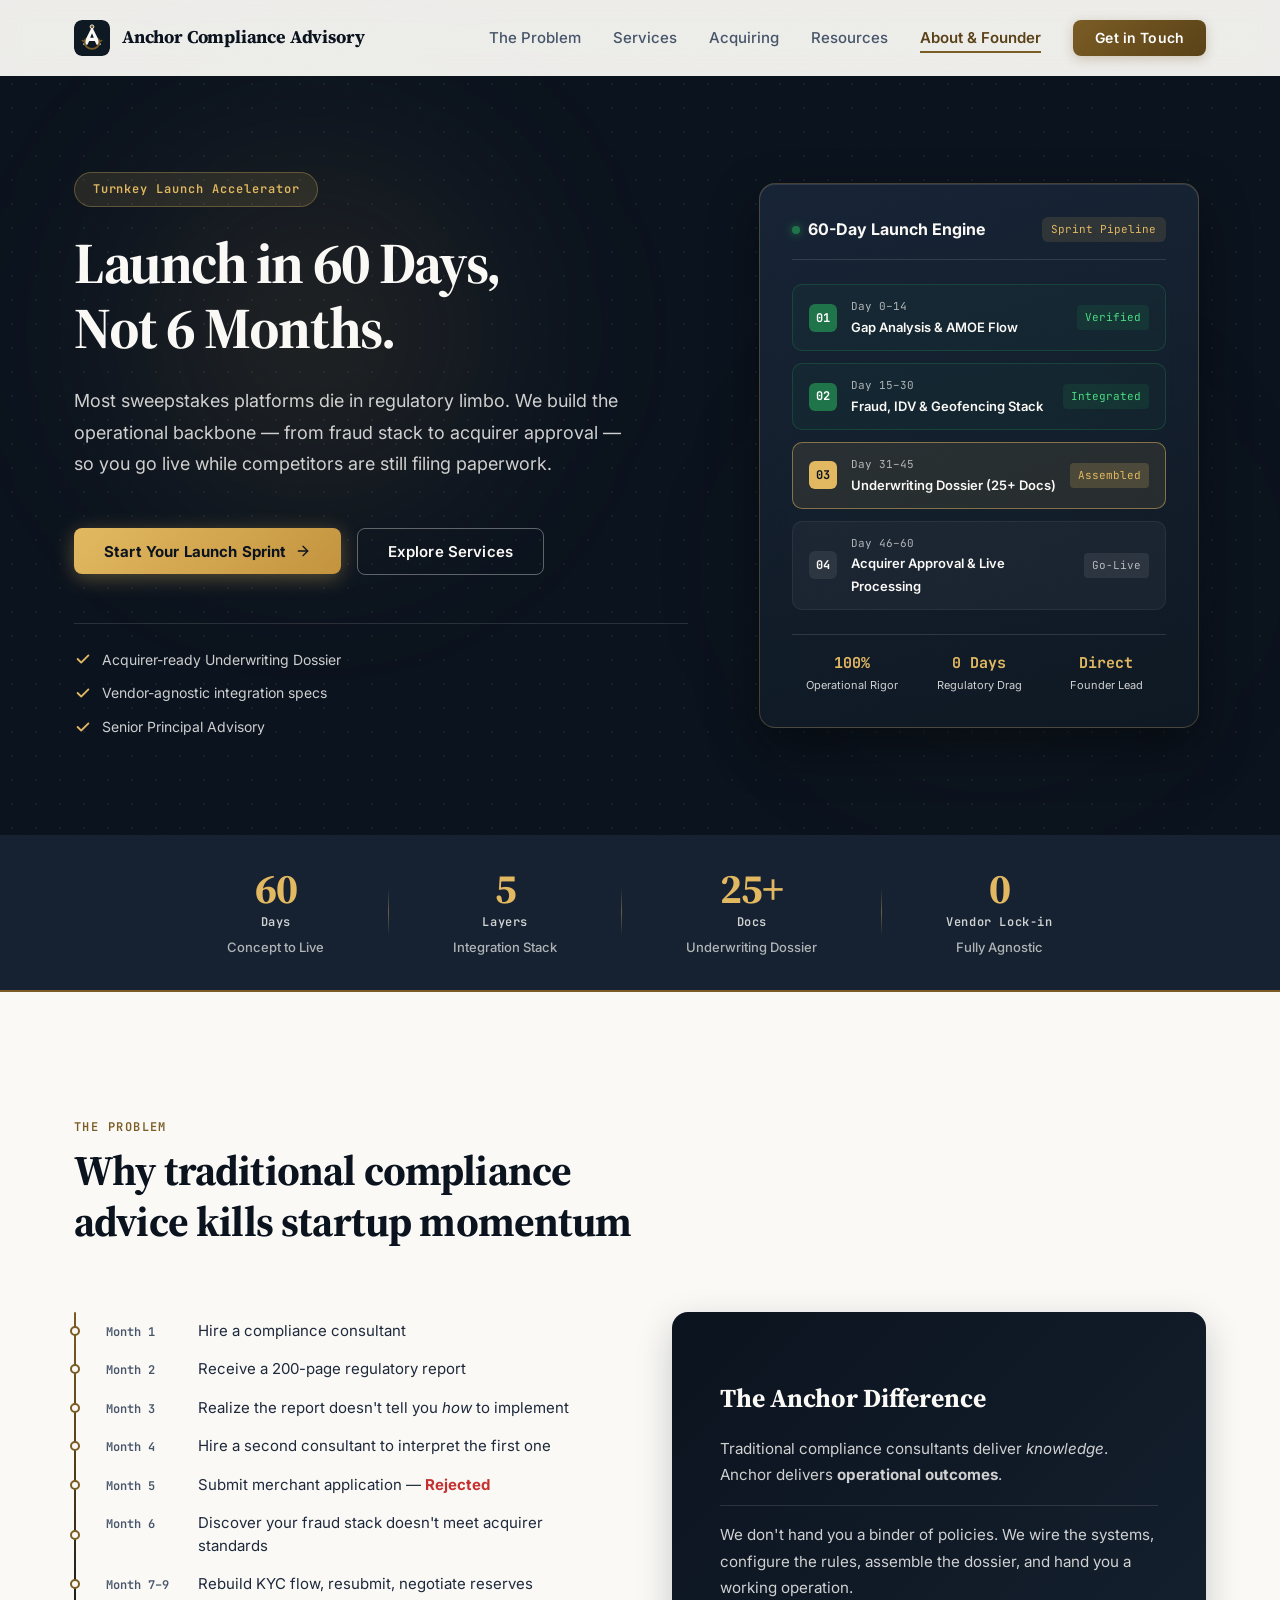
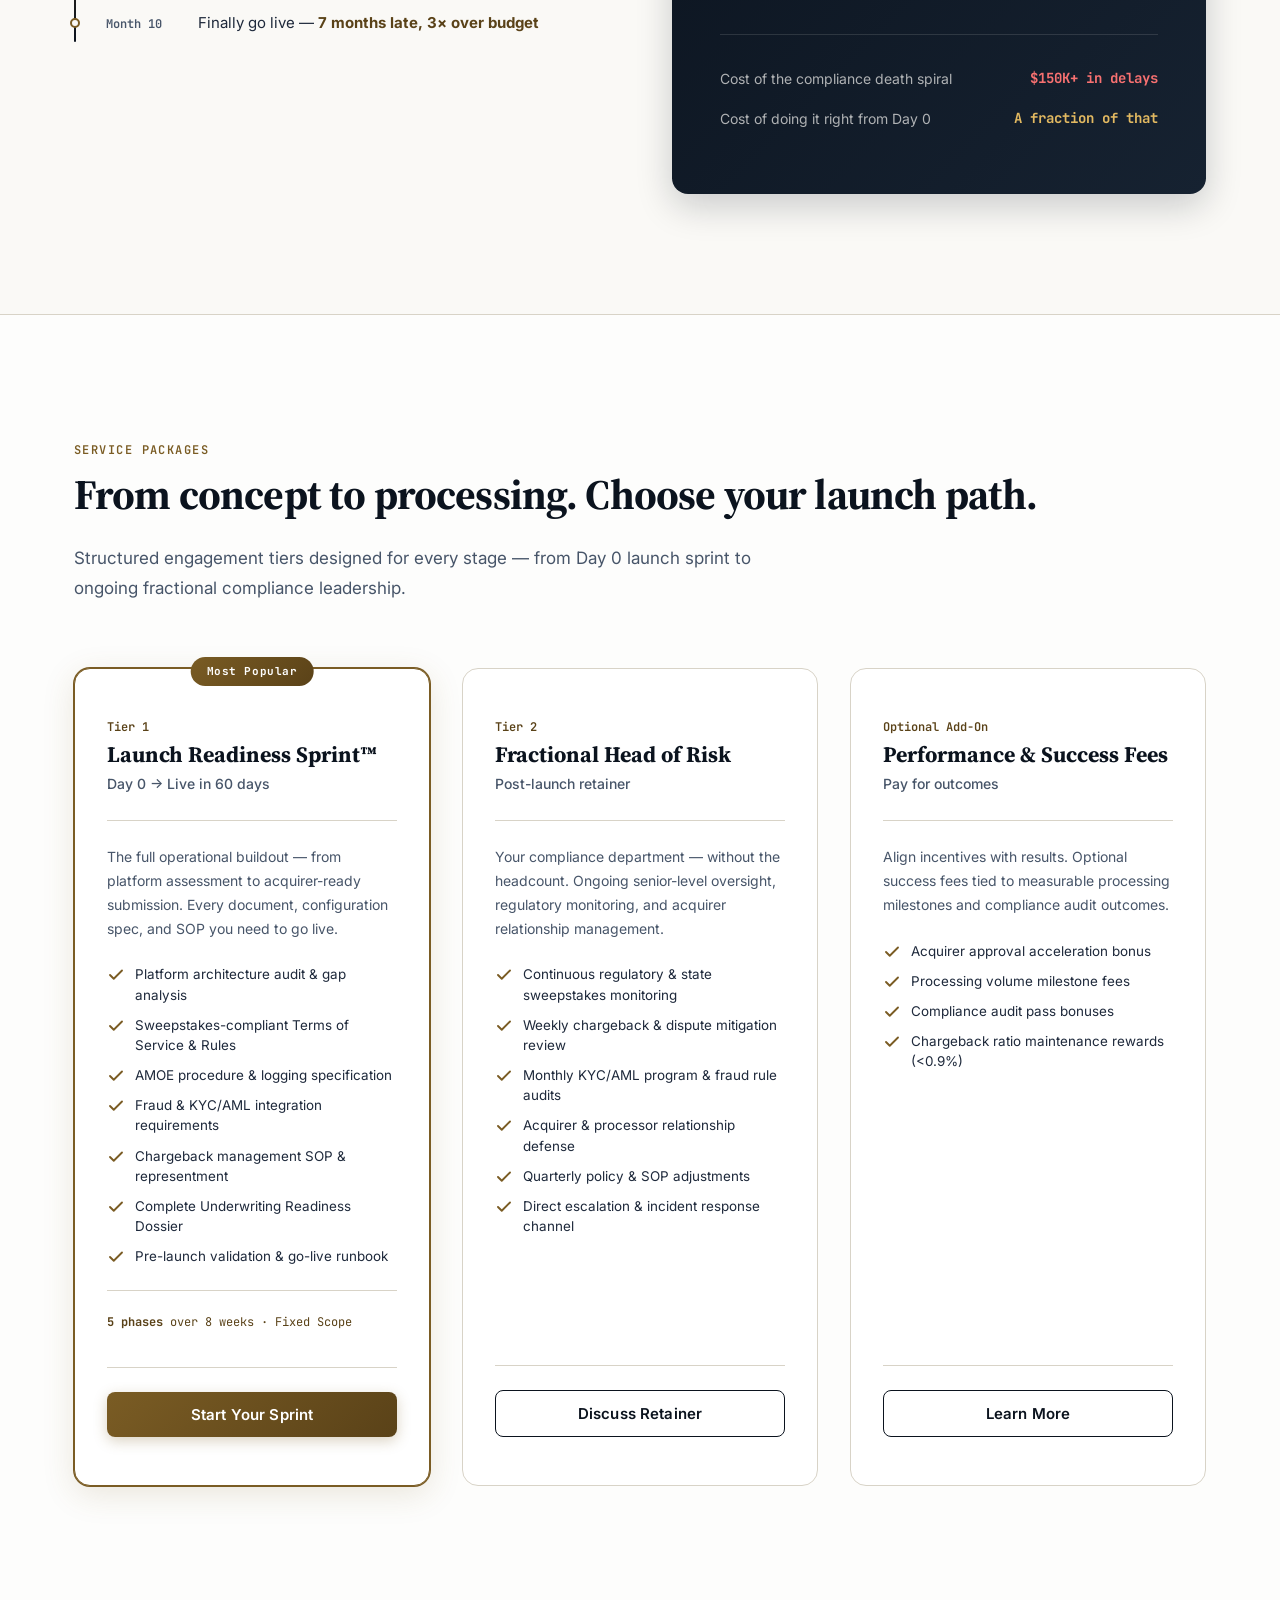
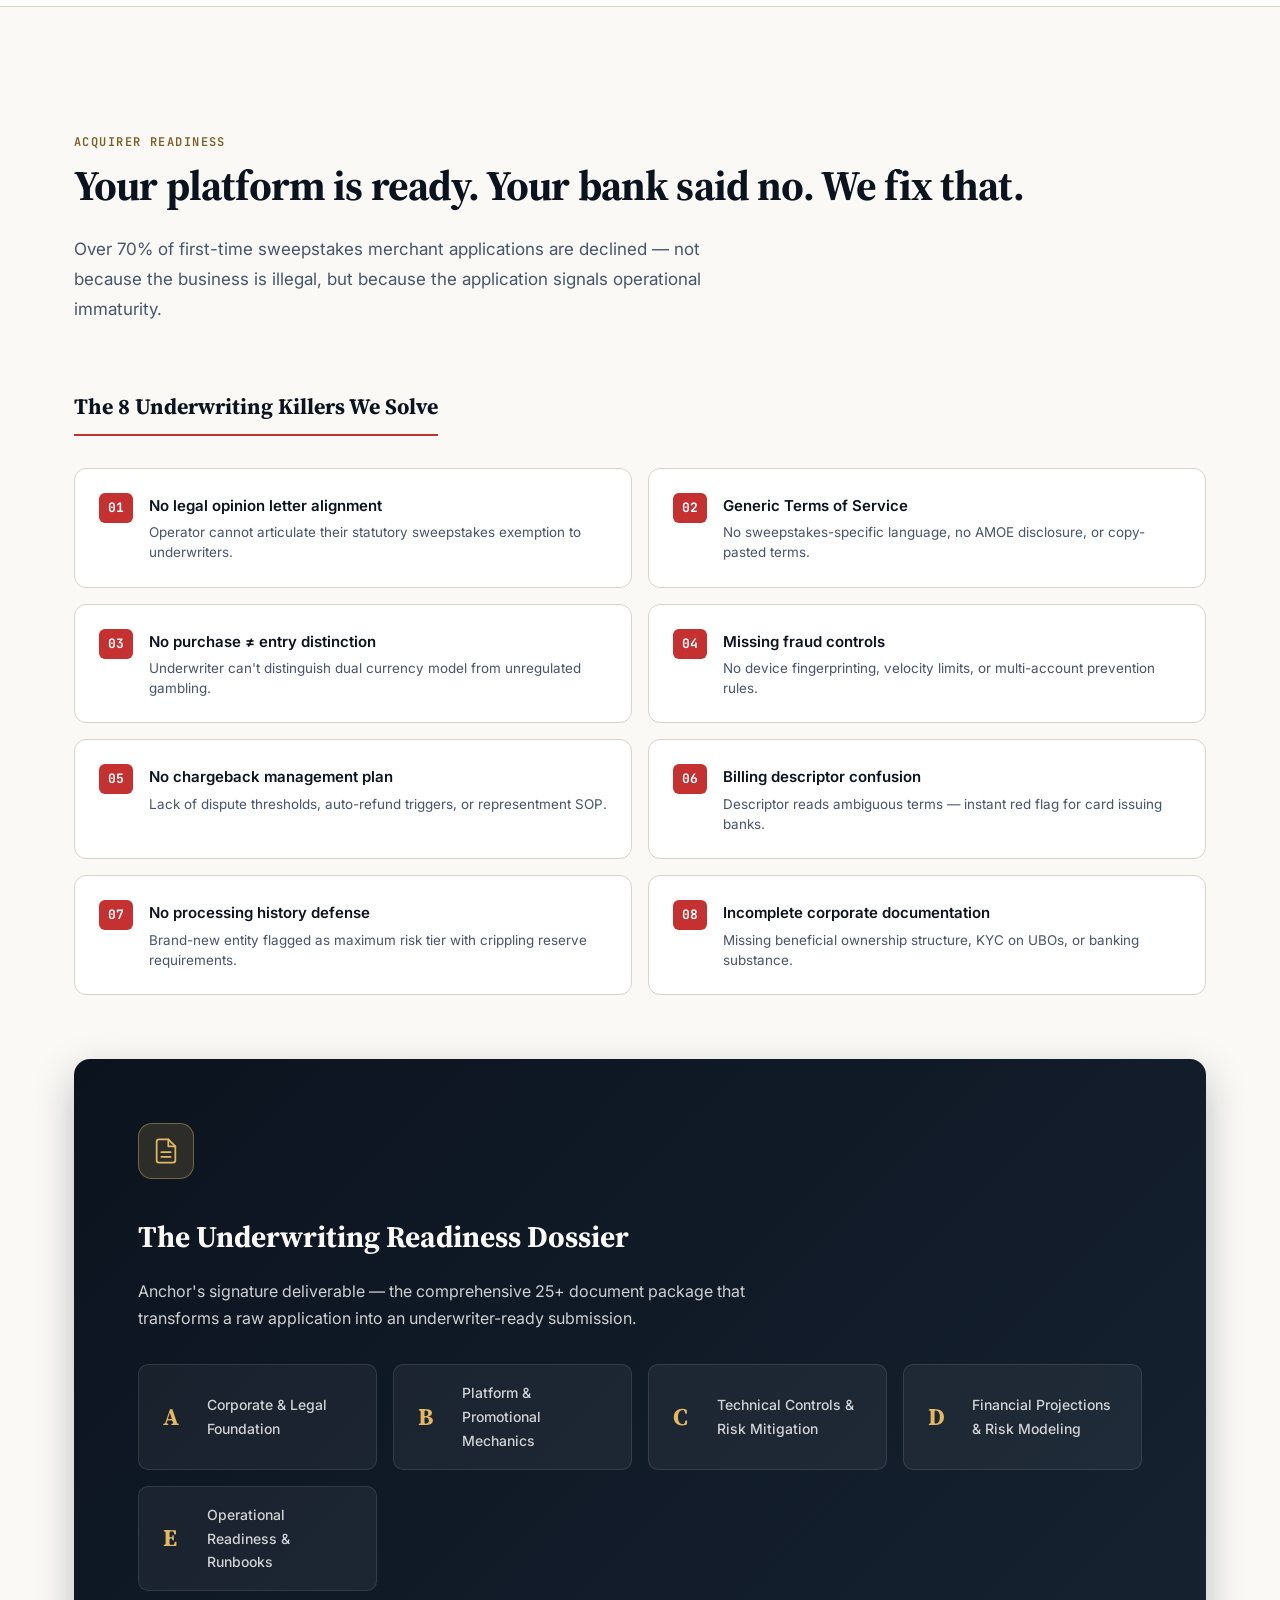
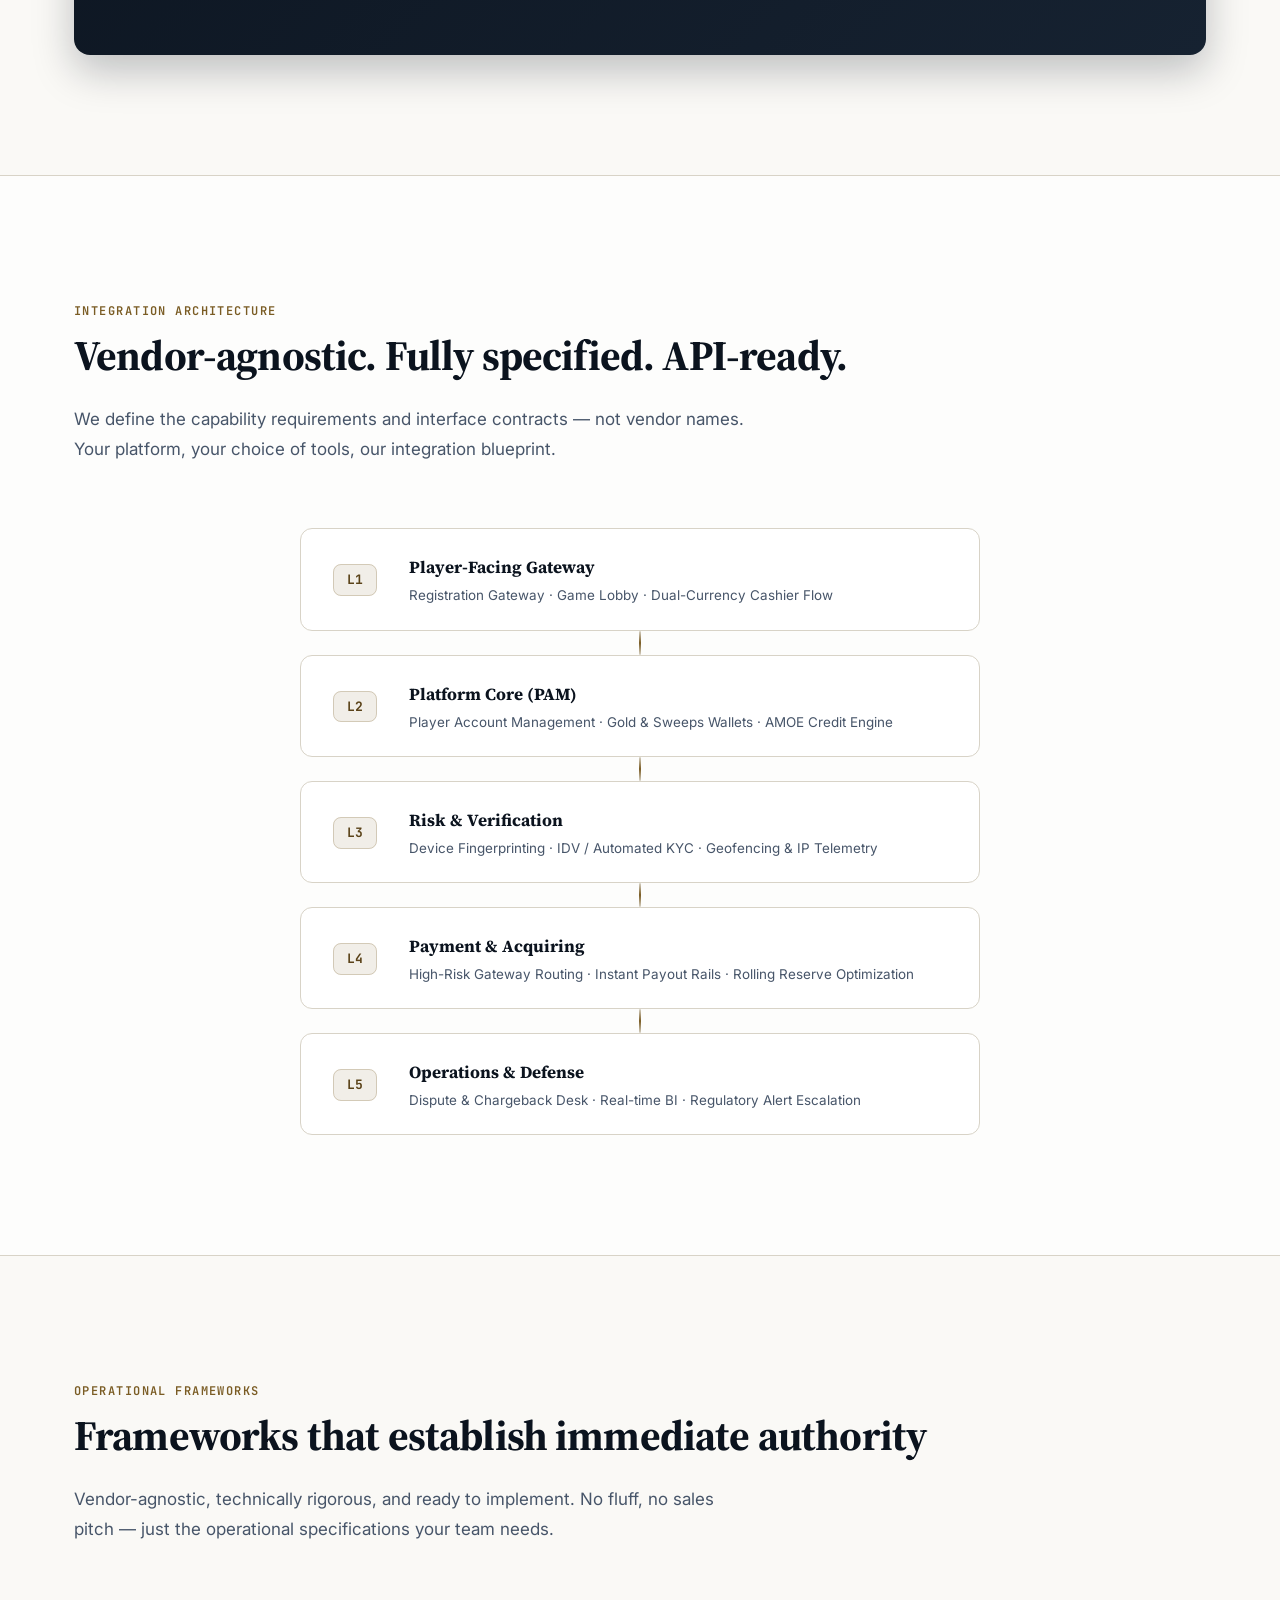
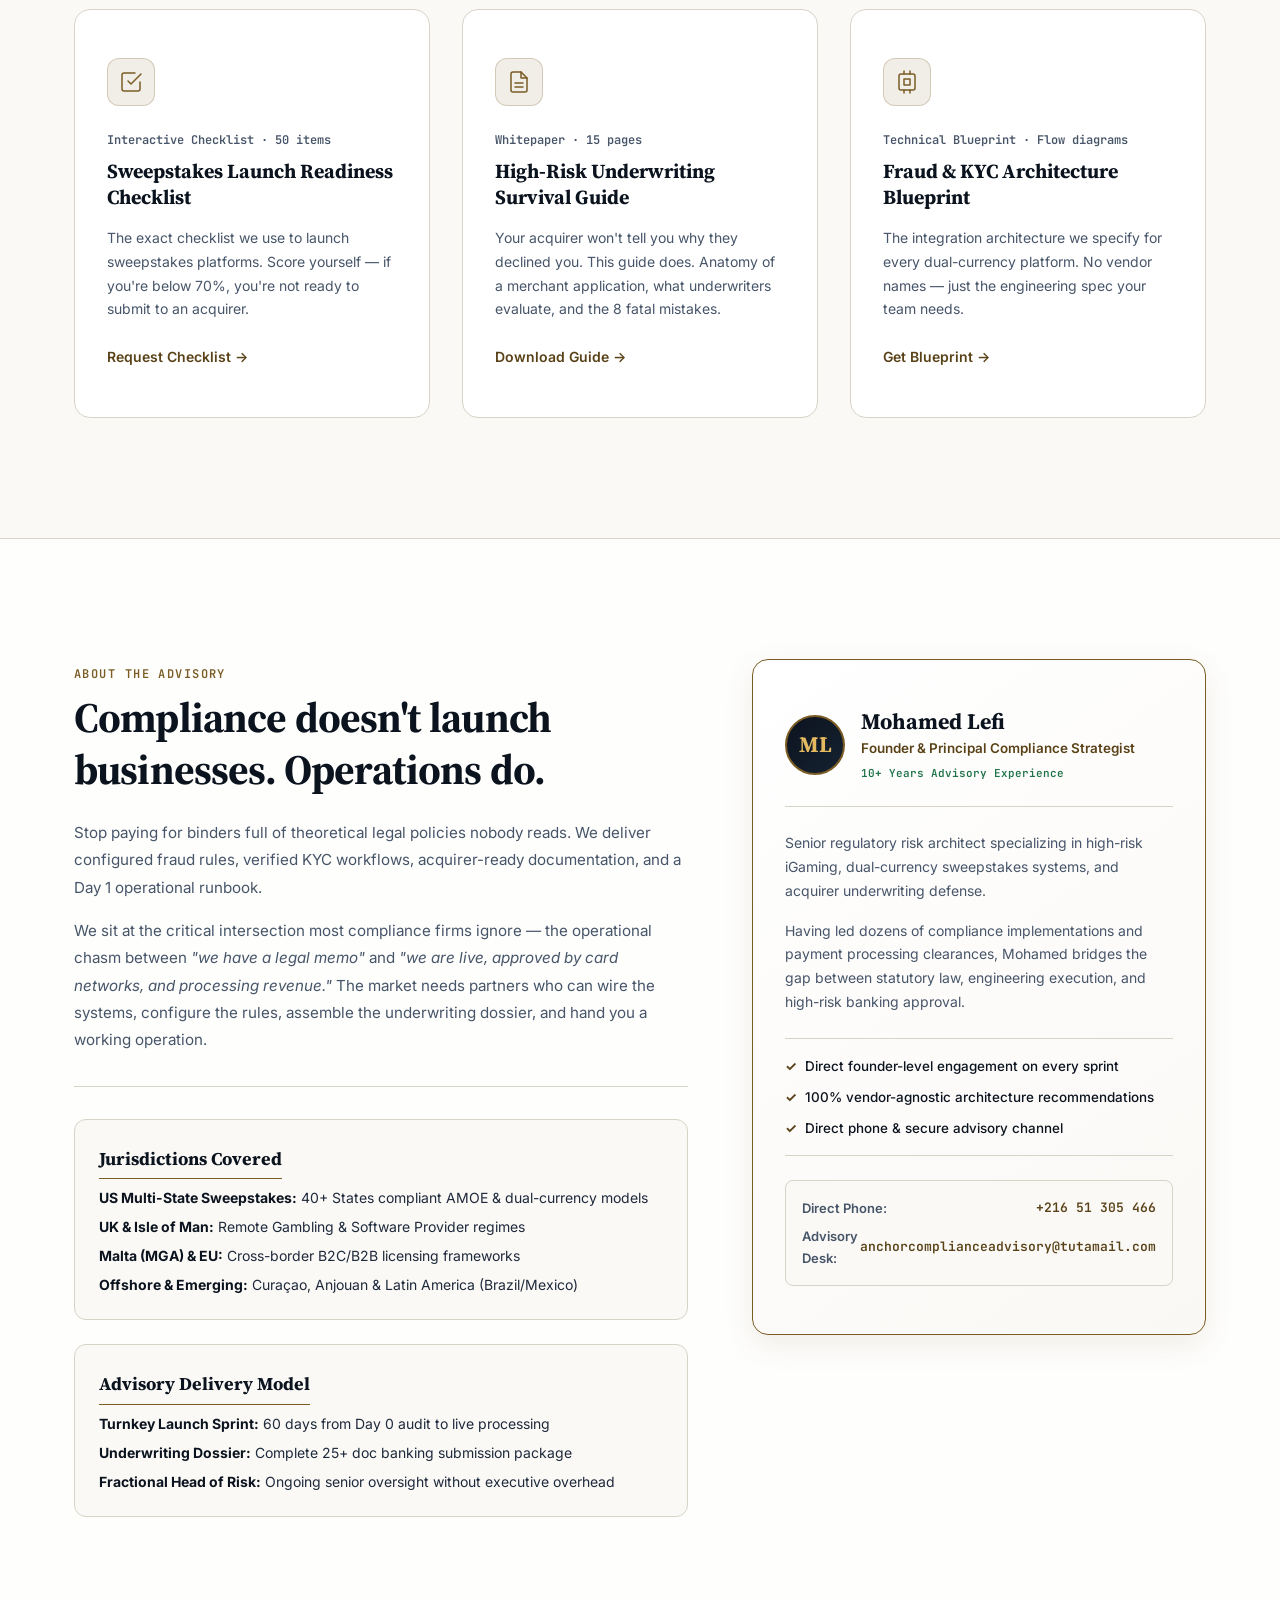
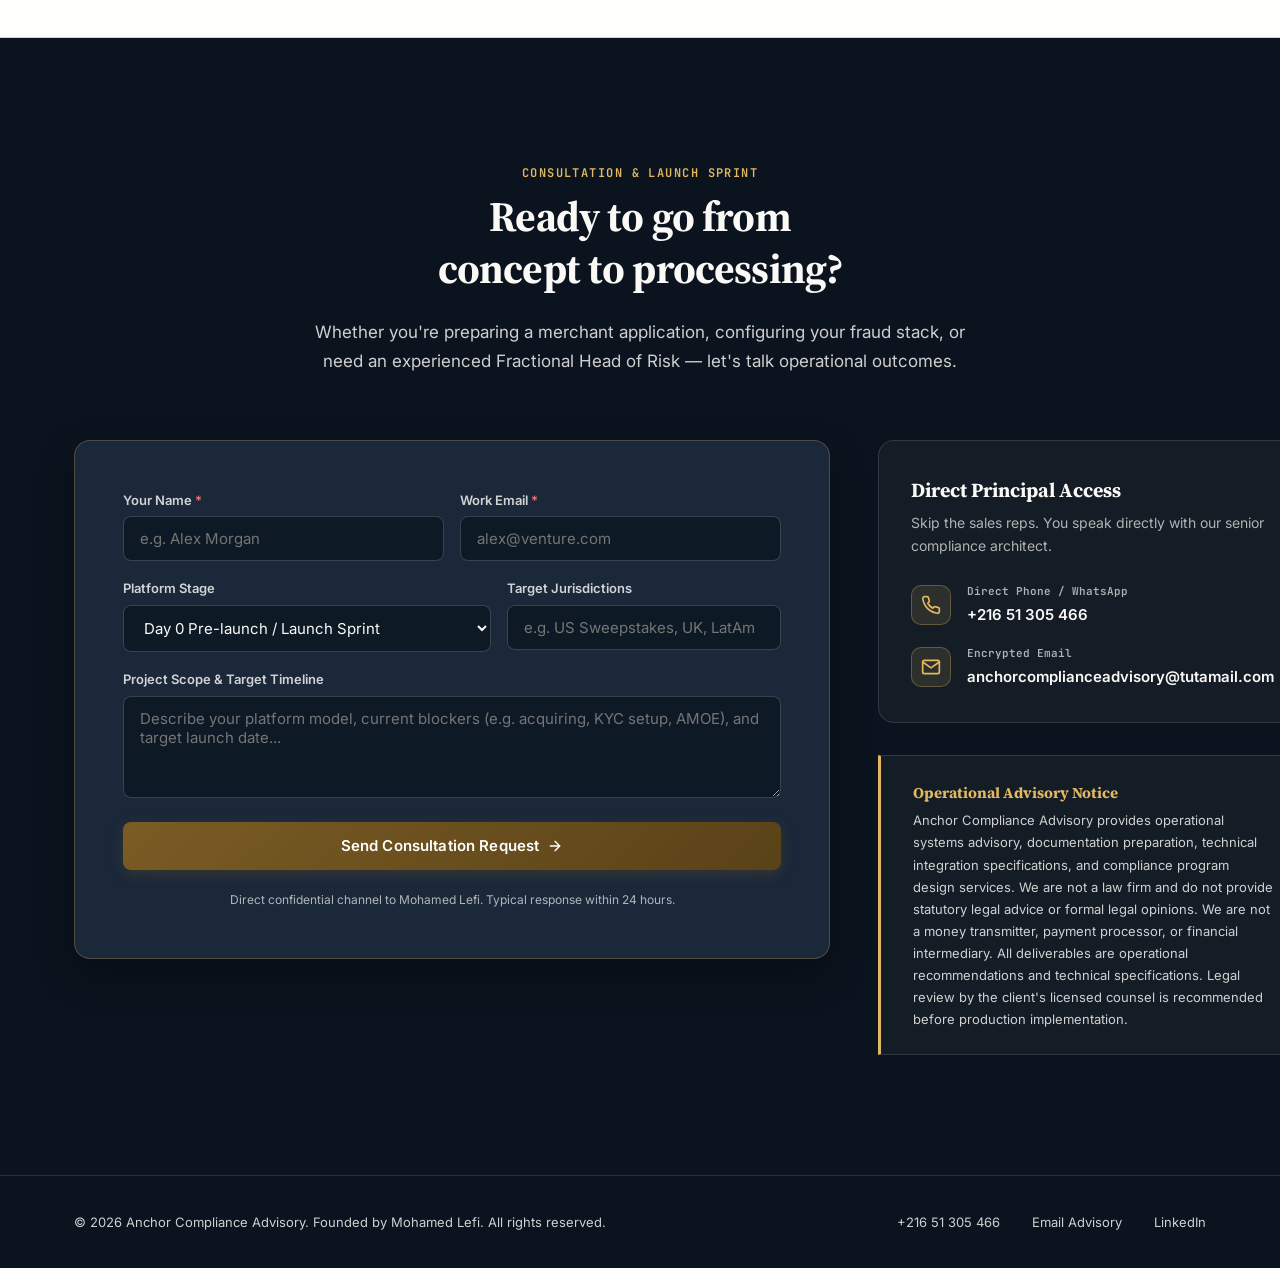
==== commit dea05b19: "Fix contrast accessibility issues and add advisor credentials & proof of credibility" ====
--- a/index.html
+++ b/index.html
@@ -3,17 +3,22 @@
 <head>
   <meta charset="UTF-8">
   <meta name="viewport" content="width=device-width, initial-scale=1.0">
-  <title>Anchor Compliance Advisory — AML &amp; Responsible Gambling Compliance for Licensed iGaming Operators</title>
-  <meta name="description" content="Independent compliance advisory, AML/CFT frameworks, Responsible Gambling programme reviews, and regulator engagement support for licensed iGaming operators.">
+  <title>Anchor Compliance Advisory — Turnkey Launch Accelerator for iGaming & Sweepstakes Ventures</title>
+  <meta name="description" content="Anchor Compliance Advisory is the operational launch engine for sweepstakes and gaming ventures. Founded by Mohamed Lefi. From fraud stack to acquirer approval — we get you live and processing.">
   <meta name="robots" content="index, follow">
+
+  <!-- Open Graph -->
+  <meta property="og:title" content="Anchor Compliance Advisory — Launch in 60 Days, Not 6 Months">
+  <meta property="og:description" content="The operational launch engine for sweepstakes and gaming ventures. Founded by Mohamed Lefi. Compliance, acquiring, fraud & KYC — wired and ready.">
+  <meta property="og:type" content="website">
 
   <!-- Fonts -->
   <link rel="preconnect" href="https://fonts.googleapis.com">
   <link rel="preconnect" href="https://fonts.gstatic.com" crossorigin>
-  <link href="https://fonts.googleapis.com/css2?family=Inter:wght@400;500;600;700&family=Source+Serif+4:ital,wght@0,400;0,600;0,700;1,400&display=swap" rel="stylesheet">
+  <link href="https://fonts.googleapis.com/css2?family=Inter:wght@400;500;600;700;800&family=Source+Serif+4:ital,wght@0,400;0,600;0,700;1,400&family=JetBrains+Mono:wght@400;500;600&display=swap" rel="stylesheet">
 
   <!-- Styles -->
-  <link rel="stylesheet" href="assets/css/styles.css?v=3.1">
+  <link rel="stylesheet" href="assets/css/styles.css?v=6.0">
 
   <!-- Favicon -->
   <link rel="icon" href="assets/logo.svg" type="image/svg+xml">
@@ -26,10 +31,12 @@
   <header class="site-header" id="site-header" role="banner">
     <div class="container header-inner">
       <a href="#" class="site-logo" aria-label="Anchor Compliance Advisory — Home">
-        <svg class="site-logo-mark" viewBox="20 30 280 120" xmlns="http://www.w3.org/2000/svg" aria-hidden="true">
-          <text x="40" y="140" font-family="'Source Serif 4', Georgia, serif" font-size="120" font-weight="700" fill="#1C2331">A</text>
-          <text x="128" y="130" font-family="'Source Serif 4', Georgia, serif" font-size="120" font-weight="700" fill="#A6813C">C</text>
-          <text x="214" y="140" font-family="'Source Serif 4', Georgia, serif" font-size="120" font-weight="700" fill="#1C2331">A</text>
+        <svg class="site-logo-mark" viewBox="0 0 48 48" width="36" height="36" fill="none" xmlns="http://www.w3.org/2000/svg" aria-hidden="true">
+          <rect width="48" height="48" rx="10" fill="#0F1923"/>
+          <path d="M24 9L36 33H30.2L27.7 28H20.3L17.8 33H12L24 9ZM24 17.5L21.6 23.5H26.4L24 17.5Z" fill="#FAF9F6"/>
+          <circle cx="24" cy="9" r="2.5" fill="#7A5C24" stroke="#FAF9F6" stroke-width="1.2"/>
+          <path d="M14 28.5C14 34.5 18.5 38.5 24 38.5C29.5 38.5 34 34.5 34 28.5" stroke="#7A5C24" stroke-width="2.5" stroke-linecap="round"/>
+          <path d="M11 27.5L14 28.5L15 25.5M37 27.5L34 28.5L33 25.5" stroke="#7A5C24" stroke-width="2" stroke-linecap="round" stroke-linejoin="round"/>
         </svg>
         <span class="site-logo-text">Anchor Compliance Advisory</span>
       </a>
@@ -44,9 +51,11 @@
 
       <nav aria-label="Primary navigation">
         <ul class="nav-links" id="nav-menu" role="list">
-          <li><a href="#practice-areas">Practice Areas</a></li>
-          <li><a href="#about">About</a></li>
-          <li><a href="#contact">Contact</a></li>
+          <li><a href="#problem">The Problem</a></li>
+          <li><a href="#services">Services</a></li>
+          <li><a href="#underwriting">Acquiring</a></li>
+          <li><a href="#resources">Resources</a></li>
+          <li><a href="#about">About &amp; Founder</a></li>
           <li><a href="#contact" class="btn btn-primary nav-cta">Get in Touch</a></li>
         </ul>
       </nav>
@@ -57,26 +66,110 @@
   <main id="main-content">
 
     <!-- ============================================================
-         HERO
+         HERO — Conversion-focused repositioning with Visual Architecture
          ============================================================ -->
     <section class="hero" id="hero">
-      <div class="container">
+      <div class="hero-glow hero-glow--1" aria-hidden="true"></div>
+      <div class="hero-glow hero-glow--2" aria-hidden="true"></div>
+      <div class="container hero-container">
         <div class="hero-content">
+          <span class="hero-badge">Turnkey Launch Accelerator</span>
           <h1 class="hero-headline">
-            AML &amp; Responsible Gambling compliance support for licensed iGaming operators
+            Launch in 60 Days, Not 6 Months.
           </h1>
           <p class="hero-subhead">
-            Ongoing compliance advisory, independent gap assessments, and regulatory engagement support for established operators — senior compliance capability without the overhead of a full in-house team.
+            Most sweepstakes platforms die in regulatory limbo. We build the operational backbone — from fraud stack to acquirer approval — so you go live while competitors are still filing paperwork.
           </p>
           <div class="hero-actions">
             <a href="#contact" class="btn btn-primary" id="hero-cta">
-              Get in Touch
+              Start Your Launch Sprint
               <svg class="btn-icon" viewBox="0 0 24 24" fill="none" stroke="currentColor" stroke-width="2" stroke-linecap="round" stroke-linejoin="round" aria-hidden="true">
                 <line x1="5" y1="12" x2="19" y2="12"/>
                 <polyline points="12 5 19 12 12 19"/>
               </svg>
             </a>
-            <a href="#practice-areas" class="btn btn-secondary">View Practice Areas</a>
+            <a href="#services" class="btn btn-secondary">Explore Services</a>
+          </div>
+
+          <div class="hero-trust-bullets">
+            <div class="hero-trust-item">
+              <svg viewBox="0 0 20 20" fill="currentColor" aria-hidden="true"><path fill-rule="evenodd" d="M16.707 5.293a1 1 0 010 1.414l-8 8a1 1 0 01-1.414 0l-4-4a1 1 0 011.414-1.414L8 12.586l7.293-7.293a1 1 0 011.414 0z" clip-rule="evenodd"/></svg>
+              <span>Acquirer-ready Underwriting Dossier</span>
+            </div>
+            <div class="hero-trust-item">
+              <svg viewBox="0 0 20 20" fill="currentColor" aria-hidden="true"><path fill-rule="evenodd" d="M16.707 5.293a1 1 0 010 1.414l-8 8a1 1 0 01-1.414 0l-4-4a1 1 0 011.414-1.414L8 12.586l7.293-7.293a1 1 0 011.414 0z" clip-rule="evenodd"/></svg>
+              <span>Vendor-agnostic integration specs</span>
+            </div>
+            <div class="hero-trust-item">
+              <svg viewBox="0 0 20 20" fill="currentColor" aria-hidden="true"><path fill-rule="evenodd" d="M16.707 5.293a1 1 0 010 1.414l-8 8a1 1 0 01-1.414 0l-4-4a1 1 0 011.414-1.414L8 12.586l7.293-7.293a1 1 0 011.414 0z" clip-rule="evenodd"/></svg>
+              <span>Senior Principal Advisory</span>
+            </div>
+          </div>
+        </div>
+
+        <!-- Hero Visual: 60-Day Sprint & Architecture Blueprint -->
+        <div class="hero-visual" aria-hidden="true">
+          <div class="hero-card">
+            <div class="hero-card-header">
+              <div class="hero-card-title">
+                <span class="pulse-dot"></span>
+                <strong>60-Day Launch Engine</strong>
+              </div>
+              <span class="hero-card-badge">Sprint Pipeline</span>
+            </div>
+
+            <div class="sprint-pipeline">
+              <div class="sprint-node is-complete">
+                <div class="node-marker">01</div>
+                <div class="node-info">
+                  <span class="node-label">Day 0–14</span>
+                  <strong>Gap Analysis &amp; AMOE Flow</strong>
+                </div>
+                <span class="node-status">Verified</span>
+              </div>
+
+              <div class="sprint-node is-complete">
+                <div class="node-marker">02</div>
+                <div class="node-info">
+                  <span class="node-label">Day 15–30</span>
+                  <strong>Fraud, IDV &amp; Geofencing Stack</strong>
+                </div>
+                <span class="node-status">Integrated</span>
+              </div>
+
+              <div class="sprint-node is-active">
+                <div class="node-marker">03</div>
+                <div class="node-info">
+                  <span class="node-label">Day 31–45</span>
+                  <strong>Underwriting Dossier (25+ Docs)</strong>
+                </div>
+                <span class="node-status">Assembled</span>
+              </div>
+
+              <div class="sprint-node">
+                <div class="node-marker">04</div>
+                <div class="node-info">
+                  <span class="node-label">Day 46–60</span>
+                  <strong>Acquirer Approval &amp; Live Processing</strong>
+                </div>
+                <span class="node-status">Go-Live</span>
+              </div>
+            </div>
+
+            <div class="hero-card-footer">
+              <div class="footer-metric">
+                <span class="metric-val">100%</span>
+                <span class="metric-lbl">Operational Rigor</span>
+              </div>
+              <div class="footer-metric">
+                <span class="metric-val">0 Days</span>
+                <span class="metric-lbl">Regulatory Drag</span>
+              </div>
+              <div class="footer-metric">
+                <span class="metric-val">Direct</span>
+                <span class="metric-lbl">Founder Lead</span>
+              </div>
+            </div>
           </div>
         </div>
       </div>
@@ -84,18 +177,33 @@
 
 
     <!-- ============================================================
-         TRUST / COVERAGE BAR
+         TRUST / STATS BAR
          ============================================================ -->
-    <section class="trust-bar" aria-label="Core practice capabilities">
+    <section class="stats-bar" aria-label="Key capabilities and metrics">
       <div class="container">
-        <div class="trust-bar-inner">
-          <span class="trust-bar-label">Core Capabilities</span>
-          <span class="trust-bar-divider" aria-hidden="true"></span>
-          <div class="trust-items">
-            <span class="trust-item">Independent Gap Assessment</span>
-            <span class="trust-item">Ongoing Compliance Retainer</span>
-            <span class="trust-item">RG Programme Review &amp; Uplift</span>
-            <span class="trust-item">Regulator Engagement Support</span>
+        <div class="stats-bar-inner">
+          <div class="stat-item">
+            <span class="stat-number">60</span>
+            <span class="stat-unit">Days</span>
+            <span class="stat-label">Concept to Live</span>
+          </div>
+          <div class="stat-divider" aria-hidden="true"></div>
+          <div class="stat-item">
+            <span class="stat-number">5</span>
+            <span class="stat-unit">Layers</span>
+            <span class="stat-label">Integration Stack</span>
+          </div>
+          <div class="stat-divider" aria-hidden="true"></div>
+          <div class="stat-item">
+            <span class="stat-number">25+</span>
+            <span class="stat-unit">Docs</span>
+            <span class="stat-label">Underwriting Dossier</span>
+          </div>
+          <div class="stat-divider" aria-hidden="true"></div>
+          <div class="stat-item">
+            <span class="stat-number">0</span>
+            <span class="stat-unit">Vendor Lock-in</span>
+            <span class="stat-label">Fully Agnostic</span>
           </div>
         </div>
       </div>
@@ -103,218 +211,208 @@
 
 
     <!-- ============================================================
-         CORE PRACTICE AREAS — Editorial Split + Accordion
+         PROBLEM STATEMENT — "Why Traditional Compliance Kills Momentum"
          ============================================================ -->
-    <section class="services" id="practice-areas">
+    <section class="problem" id="problem">
+      <div class="container">
+        <div class="problem-header">
+          <span class="section-label">The Problem</span>
+          <h2 class="section-heading">Why traditional compliance advice kills startup momentum</h2>
+        </div>
+
+        <div class="problem-grid">
+          <div class="problem-timeline">
+            <div class="timeline-step timeline-step--phase1">
+              <span class="timeline-month">Month 1</span>
+              <span class="timeline-event">Hire a compliance consultant</span>
+            </div>
+            <div class="timeline-step timeline-step--phase1">
+              <span class="timeline-month">Month 2</span>
+              <span class="timeline-event">Receive a 200-page regulatory report</span>
+            </div>
+            <div class="timeline-step timeline-step--phase2">
+              <span class="timeline-month">Month 3</span>
+              <span class="timeline-event">Realize the report doesn't tell you <em>how</em> to implement</span>
+            </div>
+            <div class="timeline-step timeline-step--phase2">
+              <span class="timeline-month">Month 4</span>
+              <span class="timeline-event">Hire a second consultant to interpret the first one</span>
+            </div>
+            <div class="timeline-step timeline-step--phase3">
+              <span class="timeline-month">Month 5</span>
+              <span class="timeline-event">Submit merchant application — <strong>Rejected</strong></span>
+            </div>
+            <div class="timeline-step timeline-step--phase3">
+              <span class="timeline-month">Month 6</span>
+              <span class="timeline-event">Discover your fraud stack doesn't meet acquirer standards</span>
+            </div>
+            <div class="timeline-step timeline-step--phase3">
+              <span class="timeline-month">Month 7–9</span>
+              <span class="timeline-event">Rebuild KYC flow, resubmit, negotiate reserves</span>
+            </div>
+            <div class="timeline-step timeline-step--phase4">
+              <span class="timeline-month">Month 10</span>
+              <span class="timeline-event">Finally go live — <strong>7 months late, 3× over budget</strong></span>
+            </div>
+          </div>
+
+          <div class="problem-solution">
+            <div class="solution-card">
+              <h3>The Anchor Difference</h3>
+              <p>Traditional compliance consultants deliver <em>knowledge</em>.<br>Anchor delivers <strong>operational outcomes</strong>.</p>
+              <p class="solution-detail">We don't hand you a binder of policies. We wire the systems, configure the rules, assemble the dossier, and hand you a working operation.</p>
+              <div class="solution-cost">
+                <div class="cost-row">
+                  <span class="cost-label">Cost of the compliance death spiral</span>
+                  <span class="cost-value cost-value--high">$150K+ in delays</span>
+                </div>
+                <div class="cost-row">
+                  <span class="cost-label">Cost of doing it right from Day 0</span>
+                  <span class="cost-value cost-value--low">A fraction of that</span>
+                </div>
+              </div>
+            </div>
+          </div>
+        </div>
+      </div>
+    </section>
+
+
+    <!-- ============================================================
+         SERVICES — Tiered Product Catalog
+         ============================================================ -->
+    <section class="services" id="services">
       <div class="container">
         <div class="services-header">
-          <span class="section-label">Core Practice Areas</span>
-          <h2 class="section-heading">Pragmatic compliance frameworks &amp;<br>regulatory assurance</h2>
+          <span class="section-label">Service Packages</span>
+          <h2 class="section-heading">From concept to processing. Choose your launch path.</h2>
           <p class="section-subtext">
-            Tailored advisory services designed to satisfy stringent regulatory expectations, eliminate compliance blind spots, and protect your operating licence.
+            Structured engagement tiers designed for every stage — from Day 0 launch sprint to ongoing fractional compliance leadership.
           </p>
         </div>
 
-        <div class="services-list">
-
-          <!-- 01 — Independent Gap Assessment -->
-          <article class="service-row" id="practice-gap-assessment">
-            <div class="service-row-left">
-              <span class="service-number">01</span>
-              <span class="service-card-badge">Start here</span>
-              <h3>Independent Gap Assessment</h3>
-            </div>
-            <div class="service-row-right">
-              <p>
-                A comprehensive evaluation of your existing AML/CFT and Responsible Gambling operational frameworks against current regulator expectations (UKGC, MGA, and European jurisdictions) to identify compliance risks before they attract regulatory scrutiny.
-              </p>
-              <button class="capability-toggle" aria-expanded="false" aria-controls="caps-01">
-                <span class="toggle-text">View capabilities</span>
-                <svg class="toggle-chevron" viewBox="0 0 24 24" fill="none" stroke="currentColor" stroke-width="2" stroke-linecap="round" stroke-linejoin="round" aria-hidden="true"><polyline points="6 9 12 15 18 9"/></svg>
-              </button>
-              <div class="capability-panel" id="caps-01">
-                <div class="capability-item">
-                  <svg class="capability-icon" viewBox="0 0 24 24" aria-hidden="true"><path d="M14 2H6a2 2 0 0 0-2 2v16a2 2 0 0 0 2 2h12a2 2 0 0 0 2-2V8z"/><polyline points="14 2 14 8 20 8"/><line x1="16" y1="13" x2="8" y2="13"/><line x1="16" y1="17" x2="8" y2="17"/></svg>
-                  <div>
-                    <span class="capability-title">AML/CFT Policy &amp; Procedure Audit</span>
-                    <p class="capability-desc">Detailed review of Customer Due Diligence (CDD), Enhanced Due Diligence (EDD), Source of Funds (SoF), and Suspicious Activity Reporting (SAR) workflows.</p>
-                  </div>
-                </div>
-                <div class="capability-item">
-                  <svg class="capability-icon" viewBox="0 0 24 24" aria-hidden="true"><circle cx="12" cy="12" r="10"/><polyline points="12 6 12 12 16 14"/></svg>
-                  <div>
-                    <span class="capability-title">Customer Interaction &amp; RG Thresholds</span>
-                    <p class="capability-desc">Assessing automated trigger points, affordability indicators, and velocity-based RG markers against prevailing regulator benchmarks.</p>
-                  </div>
-                </div>
-                <div class="capability-item">
-                  <svg class="capability-icon" viewBox="0 0 24 24" aria-hidden="true"><polyline points="9 11 12 14 22 4"/><path d="M21 12v7a2 2 0 0 1-2 2H5a2 2 0 0 1-2-2V5a2 2 0 0 1 2-2h11"/></svg>
-                  <div>
-                    <span class="capability-title">Actionable Remediation Roadmap</span>
-                    <p class="capability-desc">Prioritized findings matrix providing concrete operational steps to close identified gaps and satisfy regulatory standards.</p>
-                  </div>
-                </div>
-              </div>
+        <div class="tiers-grid">
+
+          <!-- Tier 1: Launch Readiness Sprint -->
+          <article class="tier-card tier-card--featured" id="tier-launch-sprint">
+            <div class="tier-badge">Most Popular</div>
+            <div class="tier-header">
+              <span class="tier-label">Tier 1</span>
+              <h3 class="tier-name">Launch Readiness Sprint&trade;</h3>
+              <p class="tier-tagline">Day 0 &rarr; Live in 60 days</p>
+            </div>
+            <div class="tier-body">
+              <p class="tier-desc">The full operational buildout — from platform assessment to acquirer-ready submission. Every document, configuration spec, and SOP you need to go live.</p>
+              <ul class="tier-deliverables">
+                <li>
+                  <svg class="check-icon" viewBox="0 0 24 24" aria-hidden="true"><polyline points="20 6 9 17 4 12"/></svg>
+                  Platform architecture audit &amp; gap analysis
+                </li>
+                <li>
+                  <svg class="check-icon" viewBox="0 0 24 24" aria-hidden="true"><polyline points="20 6 9 17 4 12"/></svg>
+                  Sweepstakes-compliant Terms of Service &amp; Rules
+                </li>
+                <li>
+                  <svg class="check-icon" viewBox="0 0 24 24" aria-hidden="true"><polyline points="20 6 9 17 4 12"/></svg>
+                  AMOE procedure &amp; logging specification
+                </li>
+                <li>
+                  <svg class="check-icon" viewBox="0 0 24 24" aria-hidden="true"><polyline points="20 6 9 17 4 12"/></svg>
+                  Fraud &amp; KYC/AML integration requirements
+                </li>
+                <li>
+                  <svg class="check-icon" viewBox="0 0 24 24" aria-hidden="true"><polyline points="20 6 9 17 4 12"/></svg>
+                  Chargeback management SOP &amp; representment
+                </li>
+                <li>
+                  <svg class="check-icon" viewBox="0 0 24 24" aria-hidden="true"><polyline points="20 6 9 17 4 12"/></svg>
+                  Complete Underwriting Readiness Dossier
+                </li>
+                <li>
+                  <svg class="check-icon" viewBox="0 0 24 24" aria-hidden="true"><polyline points="20 6 9 17 4 12"/></svg>
+                  Pre-launch validation &amp; go-live runbook
+                </li>
+              </ul>
+              <div class="tier-phases">
+                <span class="phase-item"><strong>5 phases</strong> over 8 weeks &middot; Fixed Scope</span>
+              </div>
+            </div>
+            <div class="tier-footer">
+              <a href="mailto:anchorcomplianceadvisory@tutamail.com?subject=Inquiry%3A%20Launch%20Readiness%20Sprint&body=Hello%20Mohamed%20Lefi%2C%0A%0AI%20am%20interested%20in%20the%20Launch%20Readiness%20Sprint%E2%84%A2%20package.%0A%0ACompany%20Name%3A%20%0APlatform%20Type%3A%20%5BSweepstakes%20%2F%20Casino%20%2F%20Other%5D%0ATarget%20Jurisdictions%3A%20%0ACurrent%20Stage%3A%20%5BPre-launch%20%2F%20Seeking%20Acquirer%20%2F%20Live%5D%0AEstimated%20Launch%20Timeline%3A%20%0A%0ABest%20regards" class="btn btn-primary tier-cta">Start Your Sprint</a>
             </div>
           </article>
 
-          <!-- 02 — Ongoing Compliance Retainer -->
-          <article class="service-row" id="practice-compliance-retainer">
-            <div class="service-row-left">
-              <span class="service-number">02</span>
-              <h3>Ongoing Compliance Retainer</h3>
-            </div>
-            <div class="service-row-right">
-              <p>
-                Dedicated, senior-level compliance advisory on an ongoing retainer basis. Acting as a trusted sounding board and extension to your MLRO and compliance function without the cost of expanding internal executive headcount.
-              </p>
-              <button class="capability-toggle" aria-expanded="false" aria-controls="caps-02">
-                <span class="toggle-text">View capabilities</span>
-                <svg class="toggle-chevron" viewBox="0 0 24 24" fill="none" stroke="currentColor" stroke-width="2" stroke-linecap="round" stroke-linejoin="round" aria-hidden="true"><polyline points="6 9 12 15 18 9"/></svg>
-              </button>
-              <div class="capability-panel" id="caps-02">
-                <div class="capability-item">
-                  <svg class="capability-icon" viewBox="0 0 24 24" aria-hidden="true"><path d="M17 21v-2a4 4 0 0 0-4-4H5a4 4 0 0 0-4 4v2"/><circle cx="9" cy="7" r="4"/><path d="M23 21v-2a4 4 0 0 0-3-3.87"/><path d="M16 3.13a4 4 0 0 1 0 7.75"/></svg>
-                  <div>
-                    <span class="capability-title">Escalation &amp; High-Risk Case Advisory</span>
-                    <p class="capability-desc">Expert review and advisory on complex EDD escalations, PEP assessments, and high-net-worth player Source of Wealth (SoW) dossiers.</p>
-                  </div>
-                </div>
-                <div class="capability-item">
-                  <svg class="capability-icon" viewBox="0 0 24 24" aria-hidden="true"><circle cx="12" cy="12" r="10"/><line x1="2" y1="12" x2="22" y2="12"/><path d="M12 2a15.3 15.3 0 0 1 4 10 15.3 15.3 0 0 1-4 10 15.3 15.3 0 0 1-4-10 15.3 15.3 0 0 1 4-10z"/></svg>
-                  <div>
-                    <span class="capability-title">Regulatory Horizon Scanning</span>
-                    <p class="capability-desc">Proactive updates on evolving guidance, enforcement actions, and license condition changes across your licensed jurisdictions.</p>
-                  </div>
-                </div>
-                <div class="capability-item">
-                  <svg class="capability-icon" viewBox="0 0 24 24" aria-hidden="true"><path d="M4 19.5A2.5 2.5 0 0 1 6.5 17H20"/><path d="M6.5 2H20v20H6.5A2.5 2.5 0 0 1 4 19.5v-15A2.5 2.5 0 0 1 6.5 2z"/></svg>
-                  <div>
-                    <span class="capability-title">Internal Policy &amp; SOP Maintenance</span>
-                    <p class="capability-desc">Continuous refinement of compliance manuals, risk assessments, and staff training materials to maintain regulatory alignment.</p>
-                  </div>
-                </div>
-              </div>
+          <!-- Tier 2: Fractional Head of Risk -->
+          <article class="tier-card" id="tier-retainer">
+            <div class="tier-header">
+              <span class="tier-label">Tier 2</span>
+              <h3 class="tier-name">Fractional Head of Risk</h3>
+              <p class="tier-tagline">Post-launch retainer</p>
+            </div>
+            <div class="tier-body">
+              <p class="tier-desc">Your compliance department — without the headcount. Ongoing senior-level oversight, regulatory monitoring, and acquirer relationship management.</p>
+              <ul class="tier-deliverables">
+                <li>
+                  <svg class="check-icon" viewBox="0 0 24 24" aria-hidden="true"><polyline points="20 6 9 17 4 12"/></svg>
+                  Continuous regulatory &amp; state sweepstakes monitoring
+                </li>
+                <li>
+                  <svg class="check-icon" viewBox="0 0 24 24" aria-hidden="true"><polyline points="20 6 9 17 4 12"/></svg>
+                  Weekly chargeback &amp; dispute mitigation review
+                </li>
+                <li>
+                  <svg class="check-icon" viewBox="0 0 24 24" aria-hidden="true"><polyline points="20 6 9 17 4 12"/></svg>
+                  Monthly KYC/AML program &amp; fraud rule audits
+                </li>
+                <li>
+                  <svg class="check-icon" viewBox="0 0 24 24" aria-hidden="true"><polyline points="20 6 9 17 4 12"/></svg>
+                  Acquirer &amp; processor relationship defense
+                </li>
+                <li>
+                  <svg class="check-icon" viewBox="0 0 24 24" aria-hidden="true"><polyline points="20 6 9 17 4 12"/></svg>
+                  Quarterly policy &amp; SOP adjustments
+                </li>
+                <li>
+                  <svg class="check-icon" viewBox="0 0 24 24" aria-hidden="true"><polyline points="20 6 9 17 4 12"/></svg>
+                  Direct escalation &amp; incident response channel
+                </li>
+              </ul>
+            </div>
+            <div class="tier-footer">
+              <a href="mailto:anchorcomplianceadvisory@tutamail.com?subject=Inquiry%3A%20Fractional%20Head%20of%20Risk%20Retainer&body=Hello%20Mohamed%20Lefi%2C%0A%0AI%20am%20interested%20in%20the%20Fractional%20Head%20of%20Risk%20%26%20Compliance%20retainer.%0A%0ACompany%20Name%3A%20%0APlatform%20Status%3A%20%5BPre-launch%20%2F%20Live%20%2F%20Scaling%5D%0ACurrent%20Processing%20Volume%3A%20%0AActive%20Jurisdictions%3A%20%0A%0ABest%20regards" class="btn btn-secondary tier-cta">Discuss Retainer</a>
             </div>
           </article>
 
-          <!-- 03 — RG Programme Review & Uplift -->
-          <article class="service-row" id="practice-rg-uplift">
-            <div class="service-row-left">
-              <span class="service-number">03</span>
-              <h3>RG Programme Review &amp; Uplift</h3>
-            </div>
-            <div class="service-row-right">
-              <p>
-                Targeted review and enhancement of your social responsibility framework, player protection policies, and customer interaction protocols to meet heightened regulatory scrutiny around gambling harms.
-              </p>
-              <button class="capability-toggle" aria-expanded="false" aria-controls="caps-03">
-                <span class="toggle-text">View capabilities</span>
-                <svg class="toggle-chevron" viewBox="0 0 24 24" fill="none" stroke="currentColor" stroke-width="2" stroke-linecap="round" stroke-linejoin="round" aria-hidden="true"><polyline points="6 9 12 15 18 9"/></svg>
-              </button>
-              <div class="capability-panel" id="caps-03">
-                <div class="capability-item">
-                  <svg class="capability-icon" viewBox="0 0 24 24" aria-hidden="true"><path d="M20.84 4.61a5.5 5.5 0 0 0-7.78 0L12 5.67l-1.06-1.06a5.5 5.5 0 0 0-7.78 7.78l1.06 1.06L12 21.23l7.78-7.78 1.06-1.06a5.5 5.5 0 0 0 0-7.78z"/></svg>
-                  <div>
-                    <span class="capability-title">Markers of Harm &amp; Telemetry Tuning</span>
-                    <p class="capability-desc">Refining automated behavioral indicators (session length, chasing losses, deposit velocity surges) for timely, defensible early intervention.</p>
-                  </div>
-                </div>
-                <div class="capability-item">
-                  <svg class="capability-icon" viewBox="0 0 24 24" aria-hidden="true"><path d="M21 15a2 2 0 0 1-2 2H7l-4 4V5a2 2 0 0 1 2-2h14a2 2 0 0 1 2 2z"/></svg>
-                  <div>
-                    <span class="capability-title">Customer Interaction Protocol Design</span>
-                    <p class="capability-desc">Developing clear operational SOPs for compliance teams conducting welfare checks, setting mandatory cooling-off periods, and enforcing self-exclusions.</p>
-                  </div>
-                </div>
-                <div class="capability-item">
-                  <svg class="capability-icon" viewBox="0 0 24 24" aria-hidden="true"><line x1="12" y1="1" x2="12" y2="23"/><path d="M17 5H9.5a3.5 3.5 0 0 0 0 7h5a3.5 3.5 0 0 1 0 7H6"/></svg>
-                  <div>
-                    <span class="capability-title">Affordability &amp; Vulnerability Frameworks</span>
-                    <p class="capability-desc">Designing robust customer affordability thresholds, vulnerability indicators, and third-party data integration workflows.</p>
-                  </div>
-                </div>
-              </div>
-            </div>
-          </article>
-
-          <!-- 04 — Regulator Engagement Support -->
-          <article class="service-row" id="practice-regulator-engagement">
-            <div class="service-row-left">
-              <span class="service-number">04</span>
-              <h3>Regulator Engagement Support</h3>
-            </div>
-            <div class="service-row-right">
-              <p>
-                Strategic preparation, evidence dossier structuring, and advisory support for regulatory audits, compliance assessments, licensing applications, and formal regulatory inquiries.
-              </p>
-              <button class="capability-toggle" aria-expanded="false" aria-controls="caps-04">
-                <span class="toggle-text">View capabilities</span>
-                <svg class="toggle-chevron" viewBox="0 0 24 24" fill="none" stroke="currentColor" stroke-width="2" stroke-linecap="round" stroke-linejoin="round" aria-hidden="true"><polyline points="6 9 12 15 18 9"/></svg>
-              </button>
-              <div class="capability-panel" id="caps-04">
-                <div class="capability-item">
-                  <svg class="capability-icon" viewBox="0 0 24 24" aria-hidden="true"><path d="M12 22s8-4 8-10V5l-8-3-8 3v7c0 6 8 10 8 10z"/></svg>
-                  <div>
-                    <span class="capability-title">Audit Preparation &amp; Evidence Dossiers</span>
-                    <p class="capability-desc">Structuring comprehensive compliance documentation, risk registers, and operational sampling packages ahead of regulator inspections.</p>
-                  </div>
-                </div>
-                <div class="capability-item">
-                  <svg class="capability-icon" viewBox="0 0 24 24" aria-hidden="true"><path d="M16 4h2a2 2 0 0 1 2 2v14a2 2 0 0 1-2 2H6a2 2 0 0 1-2-2V6a2 2 0 0 1 2-2h2"/><rect x="8" y="2" width="8" height="4" rx="1" ry="1"/></svg>
-                  <div>
-                    <span class="capability-title">Audit Trails &amp; Governance Controls</span>
-                    <p class="capability-desc">Documenting immutable audit trails for administrative KYC overrides, customer limit adjustments, and operational compliance approvals.</p>
-                  </div>
-                </div>
-                <div class="capability-item">
-                  <svg class="capability-icon" viewBox="0 0 24 24" aria-hidden="true"><path d="M11 4H4a2 2 0 0 0-2 2v14a2 2 0 0 0 2 2h14a2 2 0 0 0 2-2v-7"/><path d="M18.5 2.5a2.121 2.121 0 0 1 3 3L12 15l-4 1 1-4 9.5-9.5z"/></svg>
-                  <div>
-                    <span class="capability-title">Remediation &amp; Response Structuring</span>
-                    <p class="capability-desc">Formulating clear, professional responses and remediation action plans following regulatory assessments or audit findings.</p>
-                  </div>
-                </div>
-              </div>
-            </div>
-          </article>
-
-          <!-- 05 — RegTech Vendor Configuration & Screening Accuracy -->
-          <article class="service-row" id="practice-regtech-accuracy">
-            <div class="service-row-left">
-              <span class="service-number">05</span>
-              <h3>RegTech Vendor Configuration &amp; Screening Accuracy</h3>
-            </div>
-            <div class="service-row-right">
-              <p>
-                Fine-tuning and calibrating your identity verification (IDV), PEP/sanctions screening, and transaction monitoring tools to maximize regulatory accuracy and reduce screening errors.
-              </p>
-              <button class="capability-toggle" aria-expanded="false" aria-controls="caps-05">
-                <span class="toggle-text">View capabilities</span>
-                <svg class="toggle-chevron" viewBox="0 0 24 24" fill="none" stroke="currentColor" stroke-width="2" stroke-linecap="round" stroke-linejoin="round" aria-hidden="true"><polyline points="6 9 12 15 18 9"/></svg>
-              </button>
-              <div class="capability-panel" id="caps-05">
-                <div class="capability-item">
-                  <svg class="capability-icon" viewBox="0 0 24 24" aria-hidden="true"><circle cx="12" cy="12" r="3"/><path d="M19.4 15a1.65 1.65 0 0 0 .33 1.82l.06.06a2 2 0 0 1-2.83 2.83l-.06-.06a1.65 1.65 0 0 0-1.82-.33 1.65 1.65 0 0 0-1 1.51V21a2 2 0 0 1-4 0v-.09A1.65 1.65 0 0 0 9 19.4a1.65 1.65 0 0 0-1.82.33l-.06.06a2 2 0 0 1-2.83-2.83l.06-.06A1.65 1.65 0 0 0 4.68 15a1.65 1.65 0 0 0-1.51-1H3a2 2 0 0 1 0-4h.09A1.65 1.65 0 0 0 4.6 9a1.65 1.65 0 0 0-.33-1.82l-.06-.06a2 2 0 0 1 2.83-2.83l.06.06A1.65 1.65 0 0 0 9 4.68a1.65 1.65 0 0 0 1-1.51V3a2 2 0 0 1 4 0v.09a1.65 1.65 0 0 0 1 1.51 1.65 1.65 0 0 0 1.82-.33l.06-.06a2 2 0 0 1 2.83 2.83l-.06.06A1.65 1.65 0 0 0 19.4 9a1.65 1.65 0 0 0 1.51 1H21a2 2 0 0 1 0 4h-.09a1.65 1.65 0 0 0-1.51 1z"/></svg>
-                  <div>
-                    <span class="capability-title">Vendor Engine Calibration</span>
-                    <p class="capability-desc">Configuration and rule optimization for providers including Sumsub, Veriff, SEON, and ComplyAdvantage to ensure regulatory alignment.</p>
-                  </div>
-                </div>
-                <div class="capability-item">
-                  <svg class="capability-icon" viewBox="0 0 24 24" aria-hidden="true"><circle cx="11" cy="11" r="8"/><line x1="21" y1="21" x2="16.65" y2="16.65"/></svg>
-                  <div>
-                    <span class="capability-title">PEP &amp; Sanctions Screening Accuracy</span>
-                    <p class="capability-desc">Calibrating matching algorithms and fuzzy logic thresholds to minimize false positives while maintaining zero-tolerance compliance coverage.</p>
-                  </div>
-                </div>
-                <div class="capability-item">
-                  <svg class="capability-icon" viewBox="0 0 24 24" aria-hidden="true"><rect x="4" y="4" width="16" height="16" rx="2" ry="2"/><rect x="9" y="9" width="6" height="6"/><line x1="9" y1="1" x2="9" y2="4"/><line x1="15" y1="1" x2="15" y2="4"/><line x1="9" y1="20" x2="9" y2="23"/><line x1="15" y1="20" x2="15" y2="23"/><line x1="20" y1="9" x2="23" y2="9"/><line x1="20" y1="14" x2="23" y2="14"/><line x1="1" y1="9" x2="4" y2="9"/><line x1="1" y1="14" x2="4" y2="14"/></svg>
-                  <div>
-                    <span class="capability-title">Verification Auditing &amp; False-Negative Reduction</span>
-                    <p class="capability-desc">Reviewing automated decision logic, document verification accuracy, and audit log completeness for regulator inspections.</p>
-                  </div>
-                </div>
-              </div>
+          <!-- Tier 3: Performance Fees -->
+          <article class="tier-card" id="tier-performance">
+            <div class="tier-header">
+              <span class="tier-label">Optional Add-On</span>
+              <h3 class="tier-name">Performance &amp; Success Fees</h3>
+              <p class="tier-tagline">Pay for outcomes</p>
+            </div>
+            <div class="tier-body">
+              <p class="tier-desc">Align incentives with results. Optional success fees tied to measurable processing milestones and compliance audit outcomes.</p>
+              <ul class="tier-deliverables">
+                <li>
+                  <svg class="check-icon" viewBox="0 0 24 24" aria-hidden="true"><polyline points="20 6 9 17 4 12"/></svg>
+                  Acquirer approval acceleration bonus
+                </li>
+                <li>
+                  <svg class="check-icon" viewBox="0 0 24 24" aria-hidden="true"><polyline points="20 6 9 17 4 12"/></svg>
+                  Processing volume milestone fees
+                </li>
+                <li>
+                  <svg class="check-icon" viewBox="0 0 24 24" aria-hidden="true"><polyline points="20 6 9 17 4 12"/></svg>
+                  Compliance audit pass bonuses
+                </li>
+                <li>
+                  <svg class="check-icon" viewBox="0 0 24 24" aria-hidden="true"><polyline points="20 6 9 17 4 12"/></svg>
+                  Chargeback ratio maintenance rewards (&lt;0.9%)
+                </li>
+              </ul>
+            </div>
+            <div class="tier-footer">
+              <a href="mailto:anchorcomplianceadvisory@tutamail.com?subject=Inquiry%3A%20Performance%20%26%20Success%20Fee%20Structure&body=Hello%20Mohamed%20Lefi%2C%0A%0AI%20am%20interested%20in%20learning%20more%20about%20your%20Performance%20%26%20Success%20Fee%20options.%0A%0ACompany%20Name%3A%20%0ABest%20regards" class="btn btn-secondary tier-cta">Learn More</a>
             </div>
           </article>
 
@@ -324,33 +422,314 @@
 
 
     <!-- ============================================================
-         ABOUT
+         UNDERWRITING READINESS — The Signature Deliverable
+         ============================================================ -->
+    <section class="underwriting" id="underwriting">
+      <div class="container">
+        <div class="underwriting-header">
+          <span class="section-label">Acquirer Readiness</span>
+          <h2 class="section-heading">Your platform is ready. Your bank said no. We fix that.</h2>
+          <p class="section-subtext">
+            Over 70% of first-time sweepstakes merchant applications are declined — not because the business is illegal, but because the application signals operational immaturity.
+          </p>
+        </div>
+
+        <div class="killers-grid">
+          <h3 class="killers-heading">The 8 Underwriting Killers We Solve</h3>
+          <div class="killer-items">
+            <div class="killer-item">
+              <span class="killer-number">01</span>
+              <div class="killer-content">
+                <strong>No legal opinion letter alignment</strong>
+                <p>Operator cannot articulate their statutory sweepstakes exemption to underwriters.</p>
+              </div>
+            </div>
+            <div class="killer-item">
+              <span class="killer-number">02</span>
+              <div class="killer-content">
+                <strong>Generic Terms of Service</strong>
+                <p>No sweepstakes-specific language, no AMOE disclosure, or copy-pasted terms.</p>
+              </div>
+            </div>
+            <div class="killer-item">
+              <span class="killer-number">03</span>
+              <div class="killer-content">
+                <strong>No purchase ≠ entry distinction</strong>
+                <p>Underwriter can't distinguish dual currency model from unregulated gambling.</p>
+              </div>
+            </div>
+            <div class="killer-item">
+              <span class="killer-number">04</span>
+              <div class="killer-content">
+                <strong>Missing fraud controls</strong>
+                <p>No device fingerprinting, velocity limits, or multi-account prevention rules.</p>
+              </div>
+            </div>
+            <div class="killer-item">
+              <span class="killer-number">05</span>
+              <div class="killer-content">
+                <strong>No chargeback management plan</strong>
+                <p>Lack of dispute thresholds, auto-refund triggers, or representment SOP.</p>
+              </div>
+            </div>
+            <div class="killer-item">
+              <span class="killer-number">06</span>
+              <div class="killer-content">
+                <strong>Billing descriptor confusion</strong>
+                <p>Descriptor reads ambiguous terms — instant red flag for card issuing banks.</p>
+              </div>
+            </div>
+            <div class="killer-item">
+              <span class="killer-number">07</span>
+              <div class="killer-content">
+                <strong>No processing history defense</strong>
+                <p>Brand-new entity flagged as maximum risk tier with crippling reserve requirements.</p>
+              </div>
+            </div>
+            <div class="killer-item">
+              <span class="killer-number">08</span>
+              <div class="killer-content">
+                <strong>Incomplete corporate documentation</strong>
+                <p>Missing beneficial ownership structure, KYC on UBOs, or banking substance.</p>
+              </div>
+            </div>
+          </div>
+        </div>
+
+        <div class="dossier-section">
+          <div class="dossier-card">
+            <div class="dossier-icon" aria-hidden="true">
+              <svg viewBox="0 0 24 24" fill="none" stroke="currentColor" stroke-width="1.5" stroke-linecap="round" stroke-linejoin="round"><path d="M14 2H6a2 2 0 0 0-2 2v16a2 2 0 0 0 2 2h12a2 2 0 0 0 2-2V8z"/><polyline points="14 2 14 8 20 8"/><line x1="16" y1="13" x2="8" y2="13"/><line x1="16" y1="17" x2="8" y2="17"/></svg>
+            </div>
+            <h3>The Underwriting Readiness Dossier</h3>
+            <p>Anchor's signature deliverable — the comprehensive 25+ document package that transforms a raw application into an underwriter-ready submission.</p>
+            <div class="dossier-sections">
+              <div class="dossier-section-item">
+                <span class="dossier-letter">A</span>
+                <span>Corporate &amp; Legal Foundation</span>
+              </div>
+              <div class="dossier-section-item">
+                <span class="dossier-letter">B</span>
+                <span>Platform &amp; Promotional Mechanics</span>
+              </div>
+              <div class="dossier-section-item">
+                <span class="dossier-letter">C</span>
+                <span>Technical Controls &amp; Risk Mitigation</span>
+              </div>
+              <div class="dossier-section-item">
+                <span class="dossier-letter">D</span>
+                <span>Financial Projections &amp; Risk Modeling</span>
+              </div>
+              <div class="dossier-section-item">
+                <span class="dossier-letter">E</span>
+                <span>Operational Readiness &amp; Runbooks</span>
+              </div>
+            </div>
+          </div>
+        </div>
+      </div>
+    </section>
+
+
+    <!-- ============================================================
+         TECH STACK OVERVIEW
+         ============================================================ -->
+    <section class="tech-stack" id="tech-stack">
+      <div class="container">
+        <div class="tech-header">
+          <span class="section-label">Integration Architecture</span>
+          <h2 class="section-heading">Vendor-agnostic. Fully specified. API-ready.</h2>
+          <p class="section-subtext">We define the capability requirements and interface contracts — not vendor names. Your platform, your choice of tools, our integration blueprint.</p>
+        </div>
+
+        <div class="tech-layers">
+          <div class="tech-layer">
+            <div class="layer-marker">
+              <span class="layer-number">L1</span>
+            </div>
+            <div class="layer-content">
+              <h4>Player-Facing Gateway</h4>
+              <p>Registration Gateway &middot; Game Lobby &middot; Dual-Currency Cashier Flow</p>
+            </div>
+          </div>
+          <div class="tech-connector" aria-hidden="true"></div>
+          <div class="tech-layer">
+            <div class="layer-marker">
+              <span class="layer-number">L2</span>
+            </div>
+            <div class="layer-content">
+              <h4>Platform Core (PAM)</h4>
+              <p>Player Account Management &middot; Gold &amp; Sweeps Wallets &middot; AMOE Credit Engine</p>
+            </div>
+          </div>
+          <div class="tech-connector" aria-hidden="true"></div>
+          <div class="tech-layer">
+            <div class="layer-marker">
+              <span class="layer-number">L3</span>
+            </div>
+            <div class="layer-content">
+              <h4>Risk &amp; Verification</h4>
+              <p>Device Fingerprinting &middot; IDV / Automated KYC &middot; Geofencing &amp; IP Telemetry</p>
+            </div>
+          </div>
+          <div class="tech-connector" aria-hidden="true"></div>
+          <div class="tech-layer">
+            <div class="layer-marker">
+              <span class="layer-number">L4</span>
+            </div>
+            <div class="layer-content">
+              <h4>Payment &amp; Acquiring</h4>
+              <p>High-Risk Gateway Routing &middot; Instant Payout Rails &middot; Rolling Reserve Optimization</p>
+            </div>
+          </div>
+          <div class="tech-connector" aria-hidden="true"></div>
+          <div class="tech-layer">
+            <div class="layer-marker">
+              <span class="layer-number">L5</span>
+            </div>
+            <div class="layer-content">
+              <h4>Operations &amp; Defense</h4>
+              <p>Dispute &amp; Chargeback Desk &middot; Real-time BI &middot; Regulatory Alert Escalation</p>
+            </div>
+          </div>
+        </div>
+      </div>
+    </section>
+
+
+    <!-- ============================================================
+         LEAD MAGNETS / RESOURCES
+         ============================================================ -->
+    <section class="resources" id="resources">
+      <div class="container">
+        <div class="resources-header">
+          <span class="section-label">Operational Frameworks</span>
+          <h2 class="section-heading">Frameworks that establish immediate authority</h2>
+          <p class="section-subtext">
+            Vendor-agnostic, technically rigorous, and ready to implement. No fluff, no sales pitch — just the operational specifications your team needs.
+          </p>
+        </div>
+
+        <div class="resources-grid">
+          <article class="resource-card">
+            <div class="resource-icon" aria-hidden="true">
+              <svg viewBox="0 0 24 24" fill="none" stroke="currentColor" stroke-width="1.5" stroke-linecap="round" stroke-linejoin="round"><polyline points="9 11 12 14 22 4"/><path d="M21 12v7a2 2 0 0 1-2 2H5a2 2 0 0 1-2-2V5a2 2 0 0 1 2-2h11"/></svg>
+            </div>
+            <span class="resource-format">Interactive Checklist &middot; 50 items</span>
+            <h3>Sweepstakes Launch Readiness Checklist</h3>
+            <p>The exact checklist we use to launch sweepstakes platforms. Score yourself — if you're below 70%, you're not ready to submit to an acquirer.</p>
+            <a href="#contact" class="resource-cta">Request Checklist &rarr;</a>
+          </article>
+
+          <article class="resource-card">
+            <div class="resource-icon" aria-hidden="true">
+              <svg viewBox="0 0 24 24" fill="none" stroke="currentColor" stroke-width="1.5" stroke-linecap="round" stroke-linejoin="round"><path d="M14 2H6a2 2 0 0 0-2 2v16a2 2 0 0 0 2 2h12a2 2 0 0 0 2-2V8z"/><polyline points="14 2 14 8 20 8"/><line x1="16" y1="13" x2="8" y2="13"/><line x1="16" y1="17" x2="8" y2="17"/></svg>
+            </div>
+            <span class="resource-format">Whitepaper &middot; 15 pages</span>
+            <h3>High-Risk Underwriting Survival Guide</h3>
+            <p>Your acquirer won't tell you why they declined you. This guide does. Anatomy of a merchant application, what underwriters evaluate, and the 8 fatal mistakes.</p>
+            <a href="#contact" class="resource-cta">Download Guide &rarr;</a>
+          </article>
+
+          <article class="resource-card">
+            <div class="resource-icon" aria-hidden="true">
+              <svg viewBox="0 0 24 24" fill="none" stroke="currentColor" stroke-width="1.5" stroke-linecap="round" stroke-linejoin="round"><rect x="4" y="4" width="16" height="16" rx="2" ry="2"/><rect x="9" y="9" width="6" height="6"/><line x1="9" y1="1" x2="9" y2="4"/><line x1="15" y1="1" x2="15" y2="4"/><line x1="9" y1="20" x2="9" y2="23"/><line x1="15" y1="20" x2="15" y2="23"/></svg>
+            </div>
+            <span class="resource-format">Technical Blueprint &middot; Flow diagrams</span>
+            <h3>Fraud &amp; KYC Architecture Blueprint</h3>
+            <p>The integration architecture we specify for every dual-currency platform. No vendor names — just the engineering spec your team needs.</p>
+            <a href="#contact" class="resource-cta">Get Blueprint &rarr;</a>
+          </article>
+        </div>
+      </div>
+    </section>
+
+
+    <!-- ============================================================
+         ABOUT & FOUNDER CREDIBILITY — Balanced 2-Column Layout
          ============================================================ -->
     <section class="about" id="about">
       <div class="container">
         <div class="about-grid">
           <div class="about-text">
-            <span class="section-label">About Anchor Compliance Advisory</span>
-            <h2 class="section-heading">Where regulatory rigor meets practical operations</h2>
+            <span class="section-label">About the Advisory</span>
+            <h2 class="section-heading">Compliance doesn't launch businesses. Operations do.</h2>
             <p>
-              Traditional compliance advisory often produces theoretical documents that offer little practical guidance to operational teams. We focus on pragmatic, audit-ready implementation.
+              Stop paying for binders full of theoretical legal policies nobody reads. We deliver configured fraud rules, verified KYC workflows, acquirer-ready documentation, and a Day 1 operational runbook.
             </p>
             <p>
-              We speak the language of Compliance Officers, MLROs, and regulators. We help licensed iGaming operators translate complex regulatory obligations into concrete, actionable controls, robust operational SOPs, and defensible audit trails that stand up to regulatory inspection.
+              We sit at the critical intersection most compliance firms ignore — the operational chasm between <em>"we have a legal memo"</em> and <em>"we are live, approved by card networks, and processing revenue."</em> The market needs partners who can wire the systems, configure the rules, assemble the underwriting dossier, and hand you a working operation.
             </p>
 
-            <div class="about-credentials">
-              <div class="credential-item">
-                <span class="credential-label">Independent AML/CFT gap assessments &amp; policy audits</span>
-              </div>
-              <div class="credential-item">
-                <span class="credential-label">Responsible Gambling &amp; marker of harm framework calibration</span>
-              </div>
-              <div class="credential-item">
-                <span class="credential-label">Regulator audit readiness &amp; formal engagement support</span>
-              </div>
-              <div class="credential-item">
-                <span class="credential-label">RegTech KYC/AML vendor configuration &amp; screening accuracy</span>
+            <div class="about-capabilities-grid">
+              <div class="capability-box">
+                <h4>Jurisdictions Covered</h4>
+                <ul class="capability-list">
+                  <li><strong>US Multi-State Sweepstakes:</strong> 40+ States compliant AMOE &amp; dual-currency models</li>
+                  <li><strong>UK &amp; Isle of Man:</strong> Remote Gambling &amp; Software Provider regimes</li>
+                  <li><strong>Malta (MGA) &amp; EU:</strong> Cross-border B2C/B2B licensing frameworks</li>
+                  <li><strong>Offshore &amp; Emerging:</strong> Curaçao, Anjouan &amp; Latin America (Brazil/Mexico)</li>
+                </ul>
+              </div>
+
+              <div class="capability-box">
+                <h4>Advisory Delivery Model</h4>
+                <ul class="capability-list">
+                  <li><strong>Turnkey Launch Sprint:</strong> 60 days from Day 0 audit to live processing</li>
+                  <li><strong>Underwriting Dossier:</strong> Complete 25+ doc banking submission package</li>
+                  <li><strong>Fractional Head of Risk:</strong> Ongoing senior oversight without executive overhead</li>
+                </ul>
+              </div>
+            </div>
+          </div>
+
+          <!-- Founder & Credibility Card -->
+          <div class="about-founder">
+            <div class="founder-card">
+              <div class="founder-header">
+                <div class="founder-avatar-placeholder" aria-hidden="true">
+                  <span class="founder-initials">ML</span>
+                </div>
+                <div class="founder-titles">
+                  <h3 class="founder-name">Mohamed Lefi</h3>
+                  <span class="founder-role">Founder &amp; Principal Compliance Strategist</span>
+                  <span class="founder-badge">10+ Years Advisory Experience</span>
+                </div>
+              </div>
+
+              <div class="founder-bio">
+                <p>
+                  Senior regulatory risk architect specializing in high-risk iGaming, dual-currency sweepstakes systems, and acquirer underwriting defense.
+                </p>
+                <p>
+                  Having led dozens of compliance implementations and payment processing clearances, Mohamed bridges the gap between statutory law, engineering execution, and high-risk banking approval.
+                </p>
+              </div>
+
+              <div class="founder-highlights">
+                <div class="highlight-item">
+                  <span class="highlight-icon">✓</span>
+                  <span>Direct founder-level engagement on every sprint</span>
+                </div>
+                <div class="highlight-item">
+                  <span class="highlight-icon">✓</span>
+                  <span>100% vendor-agnostic architecture recommendations</span>
+                </div>
+                <div class="highlight-item">
+                  <span class="highlight-icon">✓</span>
+                  <span>Direct phone &amp; secure advisory channel</span>
+                </div>
+              </div>
+
+              <div class="founder-contact-box">
+                <div class="contact-line">
+                  <span class="contact-type">Direct Phone:</span>
+                  <a href="tel:+21651305466" class="contact-val">+216 51 305 466</a>
+                </div>
+                <div class="contact-line">
+                  <span class="contact-type">Advisory Desk:</span>
+                  <a href="mailto:anchorcomplianceadvisory@tutamail.com" class="contact-val">anchorcomplianceadvisory@tutamail.com</a>
+                </div>
               </div>
             </div>
           </div>
@@ -360,34 +739,101 @@
 
 
     <!-- ============================================================
-         CONTACT / CTA
+         CONTACT / CONSULTATION FORM
          ============================================================ -->
     <section class="contact" id="contact">
       <div class="container">
-        <div class="contact-content">
-          <span class="section-label">Get in touch</span>
-          <h2 class="section-heading">Ready to strengthen your compliance posture?</h2>
+        <div class="contact-header">
+          <span class="section-label">Consultation &amp; Launch Sprint</span>
+          <h2 class="section-heading">Ready to go from concept to processing?</h2>
           <p class="contact-subtext">
-            Reach out to discuss your platform's AML/CFT policies, Responsible Gambling controls, or upcoming regulatory audit readiness — no sales pitch, just practical compliance guidance.
+            Whether you're preparing a merchant application, configuring your fraud stack, or need an experienced Fractional Head of Risk — let's talk operational outcomes.
           </p>
-          <div class="contact-actions">
-            <a href="mailto:anchorcomplianceadvisory@tutamail.com" class="btn btn-primary" id="contact-cta">
-              Email Anchor Compliance
-              <svg class="btn-icon" viewBox="0 0 24 24" fill="none" stroke="currentColor" stroke-width="2" stroke-linecap="round" stroke-linejoin="round" aria-hidden="true">
-                <line x1="5" y1="12" x2="19" y2="12"/>
-                <polyline points="12 5 19 12 12 19"/>
-              </svg>
-            </a>
-          </div>
-          <p class="contact-email">
-            Direct: <a href="mailto:anchorcomplianceadvisory@tutamail.com">anchorcomplianceadvisory@tutamail.com</a>
-          </p>
-
-          <div class="notice-card">
-            <h3 class="notice-heading">Compliance Advisory Notice</h3>
-            <p>
-              Anchor Compliance Advisory provides independent regulatory compliance consulting and operational framework advisory services. We are not a law firm and do not provide statutory legal advice or formal legal opinions. All compliance frameworks, policy reviews, risk assessments, and draft procedural documents are delivered for implementation and final approval by the client’s designated Compliance Officer, MLRO, and legal counsel.
-            </p>
+        </div>
+
+        <div class="contact-grid">
+          <!-- Direct Consultation Request Form -->
+          <div class="contact-form-card">
+            <form id="advisory-contact-form" class="advisory-form">
+              <div class="form-row">
+                <div class="form-group">
+                  <label for="form-name">Your Name <span class="required">*</span></label>
+                  <input type="text" id="form-name" name="name" placeholder="e.g. Alex Morgan" required>
+                </div>
+                <div class="form-group">
+                  <label for="form-email">Work Email <span class="required">*</span></label>
+                  <input type="email" id="form-email" name="email" placeholder="alex@venture.com" required>
+                </div>
+              </div>
+
+              <div class="form-row">
+                <div class="form-group">
+                  <label for="form-stage">Platform Stage</label>
+                  <select id="form-stage" name="stage">
+                    <option value="Day 0 Pre-launch / Launch Sprint">Day 0 Pre-launch / Launch Sprint</option>
+                    <option value="Seeking Acquirer / Underwriting Application">Seeking Acquirer / Underwriting Application</option>
+                    <option value="Live Platform / Fractional Head of Risk">Live Platform / Fractional Head of Risk</option>
+                    <option value="RegTech & Architecture Audit">RegTech &amp; Architecture Audit</option>
+                  </select>
+                </div>
+                <div class="form-group">
+                  <label for="form-jurisdiction">Target Jurisdictions</label>
+                  <input type="text" id="form-jurisdiction" name="jurisdiction" placeholder="e.g. US Sweepstakes, UK, LatAm">
+                </div>
+              </div>
+
+              <div class="form-group">
+                <label for="form-message">Project Scope &amp; Target Timeline</label>
+                <textarea id="form-message" name="message" rows="4" placeholder="Describe your platform model, current blockers (e.g. acquiring, KYC setup, AMOE), and target launch date..."></textarea>
+              </div>
+
+              <button type="submit" class="btn btn-primary form-submit-btn" id="submit-btn">
+                Send Consultation Request
+                <svg class="btn-icon" viewBox="0 0 24 24" fill="none" stroke="currentColor" stroke-width="2" stroke-linecap="round" stroke-linejoin="round" aria-hidden="true">
+                  <line x1="5" y1="12" x2="19" y2="12"/>
+                  <polyline points="12 5 19 12 12 19"/>
+                </svg>
+              </button>
+              <div id="form-status" class="form-status" style="display:none;" aria-live="polite"></div>
+              <p class="form-footnote">Direct confidential channel to Mohamed Lefi. Typical response within 24 hours.</p>
+            </form>
+          </div>
+
+          <!-- Contact Sidebar / Direct Details -->
+          <div class="contact-sidebar">
+            <div class="sidebar-block">
+              <h4>Direct Principal Access</h4>
+              <p class="sidebar-text">Skip the sales reps. You speak directly with our senior compliance architect.</p>
+              
+              <div class="sidebar-contacts">
+                <div class="sidebar-item">
+                  <div class="sidebar-icon" aria-hidden="true">
+                    <svg viewBox="0 0 24 24" fill="none" stroke="currentColor" stroke-width="2" stroke-linecap="round" stroke-linejoin="round"><path d="M22 16.92v3a2 2 0 0 1-2.18 2 19.79 19.79 0 0 1-8.63-3.07 19.5 19.5 0 0 1-6-6 19.79 19.79 0 0 1-3.07-8.67A2 2 0 0 1 4.11 2h3a2 2 0 0 1 2 1.72 12.84 12.84 0 0 0 .7 2.81 2 2 0 0 1-.45 2.11L8.09 9.91a16 16 0 0 0 6 6l1.27-1.27a2 2 0 0 1 2.11-.45 12.84 12.84 0 0 0 2.81.7A2 2 0 0 1 22 16.92z"/></svg>
+                  </div>
+                  <div>
+                    <span class="sidebar-label">Direct Phone / WhatsApp</span>
+                    <a href="tel:+21651305466" class="sidebar-val">+216 51 305 466</a>
+                  </div>
+                </div>
+
+                <div class="sidebar-item">
+                  <div class="sidebar-icon" aria-hidden="true">
+                    <svg viewBox="0 0 24 24" fill="none" stroke="currentColor" stroke-width="2" stroke-linecap="round" stroke-linejoin="round"><path d="M4 4h16c1.1 0 2 .9 2 2v12c0 1.1-.9 2-2 2H4c-1.1 0-2-.9-2-2V6c0-1.1.9-2 2-2z"/><polyline points="22,6 12,13 2,6"/></svg>
+                  </div>
+                  <div>
+                    <span class="sidebar-label">Encrypted Email</span>
+                    <a href="mailto:anchorcomplianceadvisory@tutamail.com" class="sidebar-val">anchorcomplianceadvisory@tutamail.com</a>
+                  </div>
+                </div>
+              </div>
+            </div>
+
+            <div class="notice-card">
+              <h3 class="notice-heading">Operational Advisory Notice</h3>
+              <p>
+                Anchor Compliance Advisory provides operational systems advisory, documentation preparation, technical integration specifications, and compliance program design services. We are not a law firm and do not provide statutory legal advice or formal legal opinions. We are not a money transmitter, payment processor, or financial intermediary. All deliverables are operational recommendations and technical specifications. Legal review by the client's licensed counsel is recommended before production implementation.
+              </p>
+            </div>
           </div>
         </div>
       </div>
@@ -401,15 +847,18 @@
        ============================================================ -->
   <footer class="site-footer" role="contentinfo">
     <div class="container footer-inner">
-      <p class="footer-copy">&copy; 2026 Anchor Compliance Advisory. All rights reserved.</p>
+      <p class="footer-copy">&copy; 2026 Anchor Compliance Advisory. Founded by Mohamed Lefi. All rights reserved.</p>
       <ul class="footer-links" role="list">
+        <li>
+          <a href="tel:+21651305466">+216 51 305 466</a>
+        </li>
+        <li>
+          <a href="mailto:anchorcomplianceadvisory@tutamail.com">Email Advisory</a>
+        </li>
         <li>
           <a href="https://www.linkedin.com/company/anchor-compliance-advisory" target="_blank" rel="noopener noreferrer" aria-label="Anchor Compliance Advisory on LinkedIn">
             LinkedIn
           </a>
-        </li>
-        <li>
-          <a href="mailto:anchorcomplianceadvisory@tutamail.com">Email</a>
         </li>
       </ul>
     </div>
@@ -432,7 +881,6 @@
           const isOpen = menu.classList.toggle('open');
           toggle.setAttribute('aria-expanded', isOpen);
 
-          /* Swap hamburger <-> close icon */
           if (isOpen) {
             toggle.innerHTML =
               '<svg viewBox="0 0 24 24" fill="none" stroke="currentColor" stroke-width="2" stroke-linecap="round" stroke-linejoin="round" aria-hidden="true">' +
@@ -449,7 +897,6 @@
           }
         });
 
-        /* Close menu when a link is clicked */
         menu.querySelectorAll('a').forEach(function (link) {
           link.addEventListener('click', function () {
             menu.classList.remove('open');
@@ -483,22 +930,121 @@
         }, { passive: true });
       }
 
-      /* --- Capability accordion toggles --- */
-      document.querySelectorAll('.capability-toggle').forEach(function (btn) {
-        btn.addEventListener('click', function () {
-          var panelId = btn.getAttribute('aria-controls');
-          var panel = document.getElementById(panelId);
-          if (!panel) return;
-
-          var isOpen = panel.classList.toggle('is-open');
-          btn.setAttribute('aria-expanded', isOpen);
-
-          var textEl = btn.querySelector('.toggle-text');
-          if (textEl) {
-            textEl.textContent = isOpen ? 'Hide capabilities' : 'View capabilities';
+      /* --- Active nav highlighting on scroll --- */
+      var navLinks = document.querySelectorAll('.nav-links a[href^="#"]');
+      var navSections = [];
+      navLinks.forEach(function (link) {
+        var href = link.getAttribute('href');
+        if (href && href !== '#' && !link.classList.contains('nav-cta')) {
+          var section = document.querySelector(href);
+          if (section) navSections.push({ link: link, section: section });
+        }
+      });
+
+      var activeNavObserver = new IntersectionObserver(function (entries) {
+        entries.forEach(function (entry) {
+          var matchingNav = navSections.find(function (ns) {
+            return ns.section === entry.target;
+          });
+          if (matchingNav) {
+            if (entry.isIntersecting) {
+              navLinks.forEach(function (l) { l.classList.remove('is-active'); });
+              matchingNav.link.classList.add('is-active');
+            }
           }
         });
+      }, { threshold: 0.15, rootMargin: '-80px 0px -40% 0px' });
+
+      navSections.forEach(function (ns) {
+        activeNavObserver.observe(ns.section);
       });
+
+      /* --- Scroll-triggered fade-in animations --- */
+      var sections = document.querySelectorAll(
+        '.problem, .services, .underwriting, .tech-stack, .resources, .about, .contact'
+      );
+      var sectionObserver = new IntersectionObserver(function (entries) {
+        entries.forEach(function (entry) {
+          if (entry.isIntersecting) {
+            entry.target.classList.add('is-visible');
+            sectionObserver.unobserve(entry.target);
+          }
+        });
+      }, { threshold: 0.05, rootMargin: '0px 0px -40px 0px' });
+
+      sections.forEach(function (s) {
+        s.classList.add('animate-on-scroll');
+        sectionObserver.observe(s);
+      });
+
+      /* --- Animate stat counters --- */
+      var statNumbers = document.querySelectorAll('.stat-number');
+      var statsObserver = new IntersectionObserver(function (entries) {
+        entries.forEach(function (entry) {
+          if (entry.isIntersecting) {
+            var el = entry.target;
+            var finalText = el.textContent.trim();
+            var finalNum = parseInt(finalText, 10);
+
+            if (isNaN(finalNum)) return;
+
+            var suffix = finalText.replace(/\d+/, '');
+            var duration = 1200;
+            var startTime = null;
+
+            function animateCount(timestamp) {
+              if (!startTime) startTime = timestamp;
+              var progress = Math.min((timestamp - startTime) / duration, 1);
+              var eased = 1 - Math.pow(1 - progress, 3);
+              var current = Math.round(eased * finalNum);
+              el.textContent = current + suffix;
+              if (progress < 1) {
+                requestAnimationFrame(animateCount);
+              }
+            }
+
+            requestAnimationFrame(animateCount);
+            statsObserver.unobserve(el);
+          }
+        });
+      }, { threshold: 0.5 });
+
+      statNumbers.forEach(function (num) {
+        statsObserver.observe(num);
+      });
+
+      /* --- Contact Consultation Form Handling --- */
+      const contactForm = document.getElementById('advisory-contact-form');
+      const formStatus  = document.getElementById('form-status');
+      if (contactForm) {
+        contactForm.addEventListener('submit', function (e) {
+          e.preventDefault();
+          const name = document.getElementById('form-name').value.trim();
+          const email = document.getElementById('form-email').value.trim();
+          const stage = document.getElementById('form-stage').value;
+          const jurisdiction = document.getElementById('form-jurisdiction').value.trim();
+          const message = document.getElementById('form-message').value.trim();
+
+          const subject = encodeURIComponent('Advisory Consultation Request: ' + name + ' (' + stage + ')');
+          const body = encodeURIComponent(
+            'Advisory Consultation Inquiry\n\n' +
+            'Name: ' + name + '\n' +
+            'Work Email: ' + email + '\n' +
+            'Platform Stage: ' + stage + '\n' +
+            'Target Jurisdictions: ' + (jurisdiction || 'N/A') + '\n\n' +
+            'Project Scope & Timeline:\n' + (message || 'N/A') + '\n\n' +
+            'Sent via Anchor Compliance Advisory Web Portal'
+          );
+
+          window.location.href = 'mailto:anchorcomplianceadvisory@tutamail.com?subject=' + subject + '&body=' + body;
+
+          if (formStatus) {
+            formStatus.style.display = 'block';
+            formStatus.className = 'form-status form-status--success';
+            formStatus.innerHTML = '<strong>Request generated.</strong> Opening your email client to send to Mohamed Lefi (anchorcomplianceadvisory@tutamail.com)...';
+          }
+        });
+      }
 
     })();
   </script>
--- a/assets/css/styles.css
+++ b/assets/css/styles.css
@@ -1,24 +1,45 @@
 /* ============================================================
-   Anchor Compliance Advisory — Design System & Styles
-   Redesign: Ink / Paper / Brass / Line / Signal palette
+   Anchor Compliance Advisory — Design System v6.0
+   Turnkey Launch Accelerator & Operational Advisory
+   Founder: Mohamed Lefi (+216 51 305 466)
+   Palette: Ink / Paper / Accessible Brass / Signal / Deep Navy
    ============================================================ */
 
 /* --- CSS Custom Properties (Design Tokens) --- */
 :root {
   /* Palette */
-  --ink:        #1C2331;
-  --paper:      #FAF9F6;
-  --brass:      #A6813C;
-  --brass-dark: #8B6A2F;
-  --line:       #D8D3C7;
-  --signal:     #8B3A2F;
-  --white:      #ffffff;
-  --text:       #374151;
-  --text-muted: #4B5563;
+  --ink:           #0B131E;
+  --ink-light:     #162231;
+  --ink-card:      #1A283A;
+  --paper:         #FAF9F6;
+  --paper-card:    #FFFFFF;
+  
+  /* Accessible Brass Palette (Tested >4.5:1 on light and >7:1 on dark) */
+  --brass:         #7A5C24;       /* 4.7:1 on #FAF9F6, 5.2:1 on #FFFFFF */
+  --brass-dark:    #5A4218;       /* Deep rich brass */
+  --brass-light:   #947029;       /* Medium brass */
+  --brass-on-dark: #E2B961;       /* 8.2:1 on #0B131E for dark section highlights */
+  --brass-glow:    rgba(122, 92, 36, 0.14);
+  --brass-glow-lg: rgba(226, 185, 97, 0.16);
+
+  --line:          #D8D3C7;
+  --line-dark:     rgba(250, 249, 246, 0.12);
+  --signal:        #C53030;
+  --signal-muted:  rgba(197, 48, 48, 0.12);
+  --success:       #20744A;
+  --success-muted: rgba(32, 116, 74, 0.12);
+  --white:         #FFFFFF;
+  
+  /* Text Contrast Hierarchy */
+  --text:          #1E293B;       /* High-contrast slate-900 */
+  --text-muted:    #475569;       /* Crisp slate-600 (>5.5:1 on #FAF9F6) */
+  --text-light:    rgba(250, 249, 246, 0.82); /* High contrast on dark (>70%) */
+  --text-dim:      rgba(250, 249, 246, 0.68); /* Sub-details on dark */
 
   /* Typography */
-  --font-heading: 'Source Serif 4', 'Georgia', serif;
-  --font-body:    'Inter', -apple-system, BlinkMacSystemFont, 'Segoe UI', sans-serif;
+  --font-heading:  'Source Serif 4', Georgia, serif;
+  --font-body:     'Inter', -apple-system, BlinkMacSystemFont, 'Segoe UI', Roboto, sans-serif;
+  --font-mono:     'JetBrains Mono', 'Fira Code', monospace;
 
   /* Spacing */
   --space-xs:   0.25rem;
@@ -29,15 +50,17 @@
   --space-2xl:  3rem;
   --space-3xl:  4rem;
   --space-4xl:  6rem;
-  --space-5xl:  8rem;
+  --space-5xl:  7.5rem;
 
   /* Layout */
-  --max-width:  960px;
-  --header-height: 72px;
+  --max-width:     1180px;
+  --header-height: 76px;
 
   /* Transitions */
   --ease-out: cubic-bezier(0.22, 1, 0.36, 1);
-  --duration:  0.3s;
+  --ease-spring: cubic-bezier(0.34, 1.56, 0.64, 1);
+  --duration:  0.25s;
+  --duration-slow: 0.5s;
 }
 
 
@@ -63,11 +86,20 @@
   line-height: 1.7;
   color: var(--text);
   background-color: var(--paper);
-  /* Distinct dot grid pattern — reinforces engineering/systems brand */
-  background-image:
-    radial-gradient(circle, rgba(28, 35, 49, 0.12) 1.2px, transparent 1.2px);
-  background-size: 24px 24px;
-  background-position: 0 0;
+  position: relative;
+}
+
+/* Subtle, clean paper texture without distracting grid dots */
+body::after {
+  content: '';
+  position: fixed;
+  inset: 0;
+  pointer-events: none;
+  z-index: 9999;
+  opacity: 0.2;
+  background-image: url("data:image/svg+xml,%3Csvg viewBox='0 0 512 512' xmlns='http://www.w3.org/2000/svg'%3E%3Cfilter id='grain'%3E%3CfeTurbulence type='fractalNoise' baseFrequency='0.75' numOctaves='3' stitchTiles='stitch'/%3E%3CfeColorMatrix type='saturate' values='0'/%3E%3C/filter%3E%3Crect width='100%25' height='100%25' filter='url(%23grain)' opacity='0.06'/%3E%3C/svg%3E");
+  background-repeat: repeat;
+  background-size: 512px 512px;
 }
 
 img {
@@ -87,7 +119,7 @@
 }
 
 
-/* --- Utility --- */
+/* --- Utility & Typography --- */
 .container {
   width: 100%;
   max-width: var(--max-width);
@@ -109,30 +141,44 @@
 
 .section-label {
   display: inline-block;
-  font-family: var(--font-body);
-  font-size: 0.6875rem;
+  font-family: var(--font-mono);
+  font-size: 0.75rem;
   font-weight: 600;
-  letter-spacing: 0.18em;
+  letter-spacing: 0.12em;
   text-transform: uppercase;
   color: var(--brass);
-  margin-bottom: var(--space-md);
+  margin-bottom: var(--space-sm);
 }
 
 .section-heading {
   font-family: var(--font-heading);
-  font-size: clamp(1.75rem, 4vw, 2.75rem);
-  font-weight: 700;
-  line-height: 1.15;
+  font-size: clamp(1.75rem, 3.8vw, 2.625rem);
+  font-weight: 700;
+  line-height: 1.22;
   color: var(--ink);
   margin-bottom: var(--space-lg);
   letter-spacing: -0.02em;
+  text-wrap: balance;
 }
 
 .section-subtext {
-  font-size: 1rem;
+  font-size: 1.0625rem;
   line-height: 1.75;
   color: var(--text-muted);
-  max-width: 620px;
+  max-width: 680px;
+}
+
+
+/* --- Scroll Animations --- */
+.animate-on-scroll {
+  opacity: 0;
+  transform: translateY(20px);
+  transition: opacity 0.6s var(--ease-out), transform 0.6s var(--ease-out);
+}
+
+.animate-on-scroll.is-visible {
+  opacity: 1;
+  transform: translateY(0);
 }
 
 
@@ -140,47 +186,57 @@
 .btn {
   display: inline-flex;
   align-items: center;
+  justify-content: center;
   gap: var(--space-sm);
   font-family: var(--font-body);
-  font-size: 0.875rem;
+  font-size: 0.9375rem;
   font-weight: 600;
   line-height: 1;
-  letter-spacing: 0.03em;
-  padding: 0.875rem 1.75rem;
+  letter-spacing: 0.01em;
+  padding: 0.9375rem 1.875rem;
   border: none;
-  border-radius: 6px;
+  border-radius: 8px;
   cursor: pointer;
-  transition: background-color var(--duration) var(--ease-out),
-              color var(--duration) var(--ease-out),
-              transform var(--duration) var(--ease-out);
+  transition: all var(--duration) var(--ease-out);
   text-decoration: none;
+  position: relative;
+  overflow: hidden;
 }
 
 .btn-primary {
-  background-color: var(--ink);
-  color: var(--paper);
+  background: linear-gradient(135deg, #7A5C24 0%, #5A4218 100%);
+  color: #FFFFFF !important;
+  box-shadow: 0 4px 14px rgba(122, 92, 36, 0.28);
 }
 
 .btn-primary:hover {
-  background-color: #2A3344;
-  color: var(--paper);
+  background: linear-gradient(135deg, #8C6A2A 0%, #684E1D 100%);
+  color: #FFFFFF !important;
+  transform: translateY(-2px);
+  box-shadow: 0 8px 24px rgba(122, 92, 36, 0.38);
 }
 
 .btn-secondary {
   background-color: transparent;
   color: var(--ink);
-  border: 1px solid var(--ink);
+  border: 1.5px solid var(--ink);
 }
 
 .btn-secondary:hover {
   background-color: var(--ink);
   color: var(--paper);
+  transform: translateY(-2px);
 }
 
 .btn-icon {
   width: 16px;
   height: 16px;
   flex-shrink: 0;
+  transition: transform var(--duration) var(--ease-out);
+}
+
+.btn:hover .btn-icon {
+  transform: translateX(3px);
 }
 
 
@@ -195,14 +251,16 @@
   z-index: 100;
   height: var(--header-height);
   background-color: rgba(250, 249, 246, 0.95);
-  backdrop-filter: blur(8px);
-  -webkit-backdrop-filter: blur(8px);
-  border-bottom: 1px solid var(--line);
-  transition: border-color var(--duration) var(--ease-out);
+  backdrop-filter: blur(12px) saturate(1.4);
+  -webkit-backdrop-filter: blur(12px) saturate(1.4);
+  border-bottom: 1px solid transparent;
+  transition: border-color var(--duration) var(--ease-out),
+              background-color var(--duration) var(--ease-out);
 }
 
 .site-header.scrolled {
-  border-bottom-color: var(--brass);
+  border-bottom-color: var(--line);
+  background-color: rgba(250, 249, 246, 0.98);
 }
 
 .header-inner {
@@ -215,9 +273,9 @@
 .site-logo {
   display: inline-flex;
   align-items: center;
-  gap: 0.625rem;
+  gap: 0.75rem;
   font-family: var(--font-heading);
-  font-size: 1.0625rem;
+  font-size: 1.125rem;
   font-weight: 700;
   color: var(--ink);
   letter-spacing: -0.01em;
@@ -225,10 +283,10 @@
 }
 
 .site-logo-mark {
-  height: 28px;
-  width: auto;
+  height: 36px;
+  width: 36px;
   flex-shrink: 0;
-  display: block;
+  border-radius: 8px;
 }
 
 .site-logo:hover {
@@ -243,40 +301,64 @@
 }
 
 .nav-links a {
-  font-size: 0.8125rem;
+  font-size: 0.9375rem;
   font-weight: 500;
   color: var(--text-muted);
-  letter-spacing: 0.04em;
-  text-transform: uppercase;
   padding: var(--space-xs) 0;
+  position: relative;
+  transition: color var(--duration) var(--ease-out);
+}
+
+.nav-links a::after {
+  content: '';
+  position: absolute;
+  bottom: -2px;
+  left: 0;
+  width: 0;
+  height: 2px;
+  background-color: var(--brass);
+  transition: width var(--duration) var(--ease-out);
 }
 
 .nav-links a:hover {
   color: var(--ink);
 }
 
-/* Remove the underline hover effect — restraint */
-.nav-links a::after {
-  display: none;
+.nav-links a:hover::after {
+  width: 100%;
+}
+
+.nav-links a.is-active {
+  color: var(--brass-dark);
+  font-weight: 600;
+}
+
+.nav-links a.is-active::after {
+  width: 100%;
+  background-color: var(--brass);
 }
 
 .nav-cta {
-  font-size: 0.75rem !important;
-  padding: 0.625rem 1.25rem !important;
-  text-transform: uppercase !important;
-  letter-spacing: 0.06em !important;
-  background-color: var(--brass) !important;
-  color: var(--white) !important;
-  border-radius: 6px !important;
+  font-size: 0.875rem !important;
+  font-weight: 600 !important;
+  padding: 0.6875rem 1.375rem !important;
+  background: linear-gradient(135deg, #7A5C24 0%, #5A4218 100%) !important;
+  color: #FFFFFF !important;
+  border-radius: 8px !important;
+  box-shadow: 0 3px 12px rgba(122, 92, 36, 0.28) !important;
+}
+
+.nav-cta::after {
+  display: none !important;
 }
 
 .nav-cta:hover {
-  background-color: var(--brass-dark) !important;
-  color: var(--white) !important;
+  background: linear-gradient(135deg, #8C6A2A 0%, #684E1D 100%) !important;
+  color: #FFFFFF !important;
   transform: translateY(-1px);
-}
-
-/* Mobile nav toggle */
+  box-shadow: 0 6px 18px rgba(122, 92, 36, 0.38) !important;
+}
+
 .nav-toggle {
   display: none;
   background: none;
@@ -293,517 +375,1411 @@
 
 
 /* ============================================================
-   FADE-IN — single deliberate animation on first load
-   ============================================================ */
-@keyframes fadeIn {
-  from {
-    opacity: 0;
-    transform: translateY(16px);
-  }
-  to {
-    opacity: 1;
-    transform: translateY(0);
-  }
-}
-
-.hero-content,
-.services-header,
-.services-list {
-  animation: fadeIn 0.8s var(--ease-out) both;
-}
-
-.services-header {
-  animation-delay: 0.1s;
-}
-
-.services-list {
-  animation-delay: 0.2s;
-}
-
-
-/* ============================================================
-   HERO
+   HERO — 2-Column Balanced Architecture
    ============================================================ */
 .hero {
+  position: relative;
   padding-top: calc(var(--header-height) + var(--space-4xl));
   padding-bottom: var(--space-4xl);
-  border-bottom: 1px solid var(--line);
+  overflow: hidden;
+  background-color: var(--ink);
+  background-image: radial-gradient(circle, rgba(250, 249, 246, 0.05) 1px, transparent 1px);
+  background-size: 24px 24px;
+}
+
+.hero-glow {
+  position: absolute;
+  border-radius: 50%;
+  pointer-events: none;
+  z-index: 0;
+  filter: blur(90px);
+}
+
+.hero-glow--1 {
+  width: 500px;
+  height: 500px;
+  background: radial-gradient(circle, rgba(226, 185, 97, 0.15) 0%, transparent 70%);
+  top: 10%;
+  left: 5%;
+}
+
+.hero-glow--2 {
+  width: 450px;
+  height: 450px;
+  background: radial-gradient(circle, rgba(122, 92, 36, 0.15) 0%, transparent 70%);
+  bottom: 5%;
+  right: 5%;
+}
+
+.hero-container {
+  position: relative;
+  z-index: 1;
+  display: grid;
+  grid-template-columns: 1.15fr 0.85fr;
+  gap: var(--space-3xl);
+  align-items: center;
+}
+
+.hero-content {
+  max-width: 620px;
+}
+
+.hero-badge {
+  display: inline-flex;
+  align-items: center;
+  font-family: var(--font-mono);
+  font-size: 0.75rem;
+  font-weight: 600;
+  letter-spacing: 0.08em;
+  color: var(--brass-on-dark);
+  background: rgba(226, 185, 97, 0.12);
+  border: 1px solid rgba(226, 185, 97, 0.3);
+  padding: 0.4rem 1.1rem;
+  border-radius: 100px;
+  margin-bottom: var(--space-lg);
+}
+
+.hero-headline {
+  font-family: var(--font-heading);
+  font-size: clamp(2.25rem, 5vw, 3.625rem);
+  font-weight: 700;
+  line-height: 1.12;
+  color: var(--paper);
+  margin-bottom: var(--space-lg);
+  letter-spacing: -0.025em;
+  text-wrap: balance;
+}
+
+.hero-subhead {
+  font-size: 1.125rem;
+  line-height: 1.75;
+  color: var(--text-light);
+  margin-bottom: var(--space-2xl);
+  max-width: 560px;
+}
+
+.hero-actions {
+  display: flex;
+  align-items: center;
+  gap: var(--space-md);
+  flex-wrap: wrap;
+  margin-bottom: var(--space-2xl);
+}
+
+.hero .btn-primary {
+  background: linear-gradient(135deg, #E2B961 0%, #C4943E 100%);
+  color: #0B131E !important;
+  font-weight: 700;
+  box-shadow: 0 4px 20px rgba(226, 185, 97, 0.35);
+}
+
+.hero .btn-primary:hover {
+  background: linear-gradient(135deg, #F0CA7A 0%, #D4A84E 100%);
+  color: #0B131E !important;
+  box-shadow: 0 8px 30px rgba(226, 185, 97, 0.45);
+}
+
+.hero .btn-secondary {
+  color: var(--paper);
+  border-color: rgba(250, 249, 246, 0.35);
+}
+
+.hero .btn-secondary:hover {
+  background-color: rgba(250, 249, 246, 0.12);
+  color: var(--paper);
+  border-color: rgba(250, 249, 246, 0.6);
+}
+
+.hero-trust-bullets {
+  display: flex;
+  flex-direction: column;
+  gap: 0.625rem;
+  padding-top: var(--space-lg);
+  border-top: 1px solid var(--line-dark);
+}
+
+.hero-trust-item {
+  display: flex;
+  align-items: center;
+  gap: 0.625rem;
+  font-size: 0.875rem;
+  color: var(--text-light);
+}
+
+.hero-trust-item svg {
+  width: 18px;
+  height: 18px;
+  color: var(--brass-on-dark);
+  flex-shrink: 0;
+}
+
+/* Hero Right: 60-Day Sprint Visual Card */
+.hero-visual {
+  display: flex;
+  justify-content: center;
+}
+
+.hero-card {
+  width: 100%;
+  max-width: 440px;
+  background: linear-gradient(165deg, rgba(26, 40, 58, 0.85) 0%, rgba(15, 25, 36, 0.95) 100%);
+  border: 1px solid rgba(226, 185, 97, 0.25);
+  border-radius: 16px;
+  padding: var(--space-xl);
+  box-shadow: 0 20px 50px rgba(0, 0, 0, 0.4), inset 0 1px 0 rgba(255, 255, 255, 0.1);
+  backdrop-filter: blur(16px);
+}
+
+.hero-card-header {
+  display: flex;
+  align-items: center;
+  justify-content: space-between;
+  margin-bottom: var(--space-lg);
+  padding-bottom: var(--space-md);
+  border-bottom: 1px solid var(--line-dark);
+}
+
+.hero-card-title {
+  display: flex;
+  align-items: center;
+  gap: 0.5rem;
+  color: var(--paper);
+  font-size: 1rem;
+}
+
+.pulse-dot {
+  width: 8px;
+  height: 8px;
+  border-radius: 50%;
+  background-color: var(--success);
+  box-shadow: 0 0 8px var(--success);
+}
+
+.hero-card-badge {
+  font-family: var(--font-mono);
+  font-size: 0.6875rem;
+  color: var(--brass-on-dark);
+  background: rgba(226, 185, 97, 0.12);
+  padding: 0.2rem 0.6rem;
+  border-radius: 6px;
+}
+
+.sprint-pipeline {
+  display: flex;
+  flex-direction: column;
+  gap: 0.75rem;
+  margin-bottom: var(--space-lg);
+}
+
+.sprint-node {
+  display: flex;
+  align-items: center;
+  gap: 0.875rem;
+  padding: 0.75rem 1rem;
+  border-radius: 10px;
+  background: rgba(250, 249, 246, 0.04);
+  border: 1px solid rgba(250, 249, 246, 0.06);
+  transition: all var(--duration) var(--ease-out);
+}
+
+.sprint-node.is-complete {
+  border-color: rgba(32, 116, 74, 0.4);
+  background: rgba(32, 116, 74, 0.08);
+}
+
+.sprint-node.is-active {
+  border-color: rgba(226, 185, 97, 0.5);
+  background: rgba(226, 185, 97, 0.1);
+}
+
+.node-marker {
+  font-family: var(--font-mono);
+  font-size: 0.75rem;
+  font-weight: 700;
+  width: 28px;
+  height: 28px;
+  display: flex;
+  align-items: center;
+  justify-content: center;
+  border-radius: 6px;
+  background: rgba(250, 249, 246, 0.08);
+  color: var(--paper);
+  flex-shrink: 0;
+}
+
+.is-complete .node-marker {
+  background: var(--success);
+  color: #FFFFFF;
+}
+
+.is-active .node-marker {
+  background: var(--brass-on-dark);
+  color: var(--ink);
+}
+
+.node-info {
+  flex: 1;
+  display: flex;
+  flex-direction: column;
+}
+
+.node-label {
+  font-family: var(--font-mono);
+  font-size: 0.6875rem;
+  color: var(--text-dim);
+}
+
+.node-info strong {
+  font-size: 0.8125rem;
+  color: var(--paper);
+  font-weight: 600;
+}
+
+.node-status {
+  font-family: var(--font-mono);
+  font-size: 0.6875rem;
+  padding: 0.2rem 0.5rem;
+  border-radius: 4px;
+  background: rgba(250, 249, 246, 0.08);
+  color: var(--text-dim);
+}
+
+.is-complete .node-status {
+  background: rgba(32, 116, 74, 0.2);
+  color: #4ADE80;
+}
+
+.is-active .node-status {
+  background: rgba(226, 185, 97, 0.2);
+  color: var(--brass-on-dark);
+}
+
+.hero-card-footer {
+  display: grid;
+  grid-template-columns: repeat(3, 1fr);
+  gap: var(--space-sm);
+  padding-top: var(--space-md);
+  border-top: 1px solid var(--line-dark);
+  text-align: center;
+}
+
+.footer-metric {
+  display: flex;
+  flex-direction: column;
+}
+
+.metric-val {
+  font-family: var(--font-mono);
+  font-size: 0.9375rem;
+  font-weight: 700;
+  color: var(--brass-on-dark);
+}
+
+.metric-lbl {
+  font-size: 0.6875rem;
+  color: var(--text-light);
+}
+
+
+/* ============================================================
+   STATS BAR
+   ============================================================ */
+.stats-bar {
+  background-color: var(--ink-light);
+  padding: var(--space-xl) 0;
+  border-bottom: 2px solid var(--brass);
+  position: relative;
+}
+
+.stats-bar-inner {
+  display: flex;
+  align-items: center;
+  justify-content: center;
+  gap: var(--space-3xl);
+  flex-wrap: wrap;
+}
+
+.stat-item {
+  display: flex;
+  flex-direction: column;
+  align-items: center;
+  text-align: center;
+  gap: 0.2rem;
+}
+
+.stat-number {
+  font-family: var(--font-heading);
+  font-size: 2.625rem;
+  font-weight: 700;
+  color: var(--brass-on-dark);
+  line-height: 1;
+  letter-spacing: -0.02em;
+}
+
+.stat-unit {
+  font-family: var(--font-mono);
+  font-size: 0.75rem;
+  font-weight: 600;
+  letter-spacing: 0.05em;
+  color: var(--text-light);
+}
+
+.stat-label {
+  font-size: 0.8125rem;
+  font-weight: 500;
+  color: var(--text-dim);
+}
+
+.stat-divider {
+  width: 1px;
+  height: 48px;
+  background: linear-gradient(180deg, transparent, rgba(226, 185, 97, 0.4), transparent);
+  flex-shrink: 0;
+}
+
+
+/* ============================================================
+   PROBLEM STATEMENT
+   ============================================================ */
+.problem {
+  padding: var(--space-5xl) 0;
+}
+
+.problem-header {
+  margin-bottom: var(--space-3xl);
+  max-width: 680px;
+}
+
+.problem-grid {
+  display: grid;
+  grid-template-columns: 1fr 1fr;
+  gap: var(--space-3xl);
+  align-items: start;
+}
+
+.problem-timeline {
+  display: flex;
+  flex-direction: column;
+  gap: 0;
+  position: relative;
+}
+
+.problem-timeline::before {
+  content: '';
+  position: absolute;
+  left: 0;
+  top: 0;
+  bottom: 0;
+  width: 2px;
+  background: linear-gradient(180deg, 
+    var(--brass) 0%, 
+    var(--brass-dark) 40%,
+    var(--ink) 100%);
+  border-radius: 2px;
+}
+
+.timeline-step {
+  display: flex;
+  align-items: baseline;
+  gap: var(--space-md);
+  padding: var(--space-sm) 0 var(--space-sm) var(--space-xl);
+  position: relative;
+}
+
+.timeline-step::before {
+  content: '';
+  position: absolute;
+  left: -4px;
+  top: 50%;
+  transform: translateY(-50%);
+  width: 10px;
+  height: 10px;
+  border-radius: 50%;
+  background-color: var(--paper);
+  border: 2px solid var(--brass);
+  z-index: 1;
+}
+
+.timeline-month {
+  font-family: var(--font-mono);
+  font-size: 0.75rem;
+  font-weight: 600;
+  color: var(--text-muted);
+  min-width: 76px;
+  flex-shrink: 0;
+}
+
+.timeline-event {
+  font-size: 0.9375rem;
+  color: var(--text);
+  line-height: 1.5;
+}
+
+.timeline-step--phase3 .timeline-event strong {
+  color: var(--signal);
+}
+
+.timeline-step--phase4 .timeline-event strong {
+  color: var(--brass-dark);
+}
+
+.solution-card {
+  background: linear-gradient(135deg, var(--ink) 0%, var(--ink-light) 100%);
+  border-radius: 16px;
+  padding: var(--space-3xl) var(--space-2xl);
+  color: var(--paper);
   position: relative;
   overflow: hidden;
-  background-color: var(--paper);
-  background-image:
-    radial-gradient(circle at 18% 28%, rgba(166, 129, 60, 0.26) 0%, rgba(166, 129, 60, 0.08) 40%, transparent 65%),
-    radial-gradient(circle at 82% 72%, rgba(166, 129, 60, 0.16) 0%, transparent 50%),
-    radial-gradient(circle, rgba(28, 35, 49, 0.12) 1.2px, transparent 1.2px);
-  background-size: 100% 100%, 100% 100%, 24px 24px;
-  background-position: 0 0, 0 0, 0 0;
-}
-
-.hero-content {
-  max-width: 680px;
-  position: relative;
-  z-index: 1;
-}
-
-.hero-headline {
+  box-shadow: 0 12px 36px rgba(11, 19, 30, 0.2);
+}
+
+.solution-card h3 {
   font-family: var(--font-heading);
-  font-size: clamp(2.25rem, 5vw, 3.5rem);
-  font-weight: 700;
-  line-height: 1.1;
-  color: var(--ink);
-  margin-bottom: var(--space-xl);
-  letter-spacing: -0.025em;
-}
-
-.hero-subhead {
-  font-size: 1.0625rem;
-  line-height: 1.8;
-  color: var(--text-muted);
-  margin-bottom: var(--space-2xl);
-  max-width: 540px;
-}
-
-.hero-actions {
-  display: flex;
-  align-items: center;
+  font-size: 1.625rem;
+  font-weight: 700;
+  margin-bottom: var(--space-md);
+  color: var(--paper);
+}
+
+.solution-card p {
+  font-size: 0.95rem;
+  line-height: 1.75;
+  color: var(--text-light);
+  margin-bottom: var(--space-md);
+}
+
+.solution-detail {
+  padding-top: var(--space-md);
+  border-top: 1px solid var(--line-dark);
+}
+
+.solution-cost {
+  display: flex;
+  flex-direction: column;
   gap: var(--space-md);
-  flex-wrap: wrap;
+  margin-top: var(--space-xl);
+  padding-top: var(--space-xl);
+  border-top: 1px solid var(--line-dark);
+}
+
+.cost-row {
+  display: flex;
+  align-items: center;
+  justify-content: space-between;
+  gap: var(--space-md);
+}
+
+.cost-label {
+  font-size: 0.875rem;
+  color: var(--text-dim);
+}
+
+.cost-value {
+  font-family: var(--font-mono);
+  font-size: 0.875rem;
+  font-weight: 700;
+  text-align: right;
+  white-space: nowrap;
+}
+
+.cost-value--high {
+  color: #F87171;
+}
+
+.cost-value--low {
+  color: var(--brass-on-dark);
 }
 
 
 /* ============================================================
-   TRUST BAR
-   ============================================================ */
-.trust-bar {
-  background-color: var(--ink);
-  padding: var(--space-md) 0;
-  border-bottom: 2px solid var(--brass);
-}
-
-.trust-bar-inner {
-  display: flex;
-  align-items: center;
-  justify-content: center;
-  gap: var(--space-xl);
-  flex-wrap: wrap;
-}
-
-.trust-bar-label {
-  font-size: 0.625rem;
-  font-weight: 600;
-  letter-spacing: 0.18em;
-  text-transform: uppercase;
-  color: rgba(250, 249, 246, 0.4);
-  white-space: nowrap;
-}
-
-.trust-bar-divider {
-  width: 1px;
-  height: 16px;
-  background-color: rgba(250, 249, 246, 0.12);
-  flex-shrink: 0;
-}
-
-.trust-items {
-  display: flex;
-  align-items: center;
-  gap: var(--space-lg);
-  flex-wrap: wrap;
-  justify-content: center;
-}
-
-.trust-item {
-  font-size: 0.75rem;
-  font-weight: 500;
-  letter-spacing: 0.08em;
-  text-transform: uppercase;
-  color: rgba(250, 249, 246, 0.6);
-  white-space: nowrap;
-}
-
-
-/* ============================================================
-   SERVICES — Editorial Split + Accordion
+   SERVICES — TIERED PRICING CARDS
    ============================================================ */
 .services {
   padding: var(--space-5xl) 0;
-  background-color: transparent;
+  background-color: rgba(255, 255, 255, 0.7);
+  border-top: 1px solid var(--line);
+  border-bottom: 1px solid var(--line);
 }
 
 .services-header {
   margin-bottom: var(--space-3xl);
 }
 
-/* Vertical list of practice areas */
-.services-list {
+.tiers-grid {
+  display: grid;
+  grid-template-columns: repeat(3, 1fr);
+  gap: var(--space-xl);
+  align-items: stretch;
+}
+
+.tier-card {
+  background-color: var(--paper-card);
+  border: 1px solid var(--line);
+  border-radius: 16px;
+  padding: var(--space-2xl) var(--space-xl);
   display: flex;
   flex-direction: column;
-}
-
-/* Each practice area row: two-column editorial split */
-.service-row {
-  display: grid;
-  grid-template-columns: 280px 1fr;
-  gap: 0 var(--space-3xl);
-  padding: var(--space-2xl) 0;
-  border-top: 1px solid var(--line);
   position: relative;
-}
-
-.service-row:last-child {
+  transition: transform var(--duration) var(--ease-out),
+              box-shadow var(--duration) var(--ease-out);
+}
+
+.tier-card:hover {
+  transform: translateY(-4px);
+  box-shadow: 0 12px 36px rgba(11, 19, 30, 0.08);
+}
+
+.tier-card--featured {
+  border-color: var(--brass);
+  box-shadow: 0 0 0 1px var(--brass), 0 8px 32px rgba(122, 92, 36, 0.15);
+}
+
+.tier-badge {
+  position: absolute;
+  top: -12px;
+  left: 50%;
+  transform: translateX(-50%);
+  font-family: var(--font-mono);
+  font-size: 0.6875rem;
+  font-weight: 700;
+  letter-spacing: 0.05em;
+  color: #FFFFFF;
+  background: linear-gradient(135deg, #7A5C24 0%, #5A4218 100%);
+  padding: 0.35rem 1rem;
+  border-radius: 100px;
+  white-space: nowrap;
+}
+
+.tier-header {
+  margin-bottom: var(--space-lg);
+  padding-bottom: var(--space-lg);
   border-bottom: 1px solid var(--line);
 }
 
-/* Left column: number + heading */
-.service-row-left {
-  position: relative;
-}
-
-.service-number {
+.tier-label {
+  font-family: var(--font-mono);
+  font-size: 0.75rem;
+  font-weight: 600;
+  color: var(--brass-dark);
   display: block;
+  margin-bottom: var(--space-xs);
+}
+
+.tier-name {
   font-family: var(--font-heading);
-  font-size: 3.5rem;
-  font-weight: 700;
-  color: var(--brass);
-  opacity: 0.15;
-  line-height: 1;
-  margin-bottom: var(--space-sm);
-  letter-spacing: -0.03em;
-}
-
-.service-row h3 {
-  font-family: var(--font-heading);
-  font-size: 1.25rem;
+  font-size: 1.375rem;
   font-weight: 700;
   color: var(--ink);
-  line-height: 1.3;
-  letter-spacing: -0.01em;
-}
-
-/* "Start here" badge */
-.service-card-badge {
-  display: inline-block;
-  font-size: 0.625rem;
-  font-weight: 700;
-  letter-spacing: 0.1em;
-  text-transform: uppercase;
-  color: var(--signal);
-  background: none;
-  padding: 0 0 2px 0;
-  border-radius: 0;
+  line-height: 1.25;
   margin-bottom: var(--space-xs);
-  border-bottom: 1px solid var(--signal);
-}
-
-/* Right column: description + accordion */
-.service-row-right p {
-  font-size: 0.9375rem;
-  line-height: 1.8;
+}
+
+.tier-tagline {
+  font-size: 0.875rem;
+  font-weight: 500;
+  color: var(--text-muted);
+}
+
+.tier-body {
+  flex: 1;
+}
+
+.tier-desc {
+  font-size: 0.875rem;
+  line-height: 1.7;
+  color: var(--text-muted);
+  margin-bottom: var(--space-lg);
+}
+
+.tier-deliverables {
+  list-style: none;
+  display: flex;
+  flex-direction: column;
+  gap: 0.625rem;
+}
+
+.tier-deliverables li {
+  display: flex;
+  align-items: flex-start;
+  gap: 0.625rem;
+  font-size: 0.84rem;
   color: var(--text);
-  margin-bottom: var(--space-md);
-}
-
-/* Toggle button */
-.capability-toggle {
-  display: inline-flex;
-  align-items: center;
-  gap: var(--space-sm);
-  background: none;
-  border: none;
-  cursor: pointer;
-  font-family: var(--font-body);
-  font-size: 0.8125rem;
-  font-weight: 600;
-  color: var(--brass);
-  padding: var(--space-xs) 0;
-  transition: color var(--duration) var(--ease-out);
-}
-
-.capability-toggle:hover {
-  color: var(--brass-dark);
-}
-
-.toggle-chevron {
-  width: 16px;
-  height: 16px;
-  flex-shrink: 0;
-  transition: transform var(--duration) var(--ease-out);
-}
-
-.capability-toggle[aria-expanded="true"] .toggle-chevron {
-  transform: rotate(180deg);
-}
-
-.capability-toggle[aria-expanded="true"] .toggle-text::after {
-  content: none;
-}
-
-/* Collapsible panel */
-.capability-panel {
-  display: grid;
-  grid-template-rows: 0fr;
-  transition: grid-template-rows 0.4s var(--ease-out),
-              opacity 0.3s var(--ease-out),
-              margin-top 0.3s var(--ease-out);
-  opacity: 0;
-  margin-top: 0;
-}
-
-.capability-panel.is-open {
-  grid-template-rows: 1fr;
-  opacity: 1;
-  margin-top: var(--space-lg);
-}
-
-.capability-panel > * {
-  overflow: hidden;
-}
-
-/* Individual capability item */
-.capability-item {
-  display: flex;
-  align-items: flex-start;
-  gap: 0.75rem;
-  padding: var(--space-sm) 0;
-  border-bottom: 1px solid rgba(0, 0, 0, 0.04);
-}
-
-.capability-item:last-child {
-  border-bottom: none;
-}
-
-/* SVG icon next to capability title */
-.capability-icon {
+  line-height: 1.5;
+}
+
+.check-icon {
   width: 18px;
   height: 18px;
   flex-shrink: 0;
-  margin-top: 2px;
   stroke: var(--brass);
   fill: none;
-  stroke-width: 1.75;
+  stroke-width: 2.5;
   stroke-linecap: round;
   stroke-linejoin: round;
-}
-
-.capability-title {
-  font-family: var(--font-body);
+  margin-top: 2px;
+}
+
+.tier-phases {
+  margin-top: var(--space-lg);
+  padding-top: var(--space-md);
+  border-top: 1px solid var(--line);
+}
+
+.phase-item {
+  font-family: var(--font-mono);
+  font-size: 0.75rem;
+  color: var(--brass-dark);
+}
+
+.tier-footer {
+  margin-top: var(--space-xl);
+  padding-top: var(--space-lg);
+  border-top: 1px solid var(--line);
+}
+
+.tier-cta {
+  width: 100%;
+}
+
+
+/* ============================================================
+   UNDERWRITING READINESS
+   ============================================================ */
+.underwriting {
+  padding: var(--space-5xl) 0;
+}
+
+.underwriting-header {
+  margin-bottom: var(--space-3xl);
+}
+
+.killers-grid {
+  margin-bottom: var(--space-3xl);
+}
+
+.killers-heading {
+  font-family: var(--font-heading);
+  font-size: 1.375rem;
+  font-weight: 700;
+  color: var(--ink);
+  margin-bottom: var(--space-xl);
+  padding-bottom: var(--space-sm);
+  border-bottom: 2px solid var(--signal);
+  display: inline-block;
+}
+
+.killer-items {
+  display: grid;
+  grid-template-columns: repeat(2, 1fr);
+  gap: var(--space-md);
+}
+
+.killer-item {
+  display: flex;
+  align-items: flex-start;
+  gap: var(--space-md);
+  padding: var(--space-lg);
+  background-color: var(--paper-card);
+  border: 1px solid var(--line);
+  border-radius: 12px;
+  transition: all var(--duration) var(--ease-out);
+}
+
+.killer-item:hover {
+  border-color: var(--signal);
+  box-shadow: 0 4px 16px var(--signal-muted);
+}
+
+.killer-number {
+  font-family: var(--font-mono);
   font-size: 0.8125rem;
+  font-weight: 700;
+  color: #FFFFFF;
+  background-color: var(--signal);
+  padding: 0.25rem 0.55rem;
+  border-radius: 6px;
+  flex-shrink: 0;
+  min-width: 34px;
+  text-align: center;
+}
+
+.killer-content strong {
+  display: block;
+  font-size: 0.9375rem;
+  font-weight: 600;
+  color: var(--ink);
+  margin-bottom: 0.25rem;
+}
+
+.killer-content p {
+  font-size: 0.84rem;
+  line-height: 1.5;
+  color: var(--text-muted);
+  margin: 0;
+}
+
+/* Dossier card */
+.dossier-card {
+  background: linear-gradient(135deg, var(--ink) 0%, var(--ink-light) 100%);
+  border-radius: 16px;
+  padding: var(--space-3xl);
+  color: var(--paper);
+  box-shadow: 0 16px 40px rgba(11, 19, 30, 0.25);
+}
+
+.dossier-icon {
+  width: 56px;
+  height: 56px;
+  background: rgba(226, 185, 97, 0.15);
+  border: 1px solid rgba(226, 185, 97, 0.4);
+  border-radius: 14px;
+  display: flex;
+  align-items: center;
+  justify-content: center;
+  margin-bottom: var(--space-xl);
+}
+
+.dossier-icon svg {
+  width: 28px;
+  height: 28px;
+  stroke: var(--brass-on-dark);
+}
+
+.dossier-card h3 {
+  font-family: var(--font-heading);
+  font-size: 1.875rem;
+  font-weight: 700;
+  margin-bottom: var(--space-md);
+}
+
+.dossier-card > p {
+  font-size: 1rem;
+  line-height: 1.7;
+  color: var(--text-light);
+  margin-bottom: var(--space-xl);
+  max-width: 650px;
+}
+
+.dossier-sections {
+  display: grid;
+  grid-template-columns: repeat(auto-fit, minmax(220px, 1fr));
+  gap: var(--space-md);
+}
+
+.dossier-section-item {
+  display: flex;
+  align-items: center;
+  gap: var(--space-md);
+  padding: var(--space-md) var(--space-lg);
+  background: rgba(250, 249, 246, 0.05);
+  border: 1px solid rgba(250, 249, 246, 0.1);
+  border-radius: 10px;
+}
+
+.dossier-letter {
+  font-family: var(--font-heading);
+  font-size: 1.5rem;
+  font-weight: 700;
+  color: var(--brass-on-dark);
+  min-width: 28px;
+}
+
+.dossier-section-item span:last-child {
+  font-size: 0.875rem;
+  font-weight: 500;
+  color: var(--text-light);
+}
+
+
+/* ============================================================
+   TECH STACK
+   ============================================================ */
+.tech-stack {
+  padding: var(--space-5xl) 0;
+  background-color: rgba(255, 255, 255, 0.7);
+  border-top: 1px solid var(--line);
+  border-bottom: 1px solid var(--line);
+}
+
+.tech-header {
+  margin-bottom: var(--space-3xl);
+}
+
+.tech-layers {
+  max-width: 680px;
+  margin: 0 auto;
+}
+
+.tech-layer {
+  display: flex;
+  align-items: center;
+  gap: var(--space-xl);
+  padding: var(--space-lg) var(--space-xl);
+  background-color: var(--paper-card);
+  border: 1px solid var(--line);
+  border-radius: 12px;
+  transition: all var(--duration) var(--ease-out);
+}
+
+.tech-layer:hover {
+  border-color: var(--brass);
+  box-shadow: 0 6px 20px rgba(122, 92, 36, 0.12);
+  transform: translateX(4px);
+}
+
+.layer-marker {
+  flex-shrink: 0;
+}
+
+.layer-number {
+  font-family: var(--font-mono);
+  font-size: 0.8125rem;
+  font-weight: 700;
+  color: var(--brass-dark);
+  background: rgba(122, 92, 36, 0.1);
+  border: 1px solid rgba(122, 92, 36, 0.25);
+  padding: 0.4rem 0.8rem;
+  border-radius: 8px;
+}
+
+.layer-content h4 {
+  font-family: var(--font-heading);
+  font-size: 1.0625rem;
   font-weight: 700;
   color: var(--ink);
   margin-bottom: 0.2rem;
+}
+
+.layer-content p {
+  font-size: 0.84rem;
+  color: var(--text-muted);
+  line-height: 1.5;
+}
+
+.tech-connector {
+  width: 2px;
+  height: 24px;
+  background: linear-gradient(180deg, var(--line), var(--brass), var(--line));
+  margin: 0 auto;
+  border-radius: 2px;
+}
+
+
+/* ============================================================
+   RESOURCES / LEAD MAGNETS
+   ============================================================ */
+.resources {
+  padding: var(--space-5xl) 0;
+}
+
+.resources-header {
+  margin-bottom: var(--space-3xl);
+}
+
+.resources-grid {
+  display: grid;
+  grid-template-columns: repeat(3, 1fr);
+  gap: var(--space-xl);
+}
+
+.resource-card {
+  background-color: var(--paper-card);
+  border: 1px solid var(--line);
+  border-radius: 16px;
+  padding: var(--space-2xl) var(--space-xl);
+  transition: all var(--duration) var(--ease-out);
+  display: flex;
+  flex-direction: column;
+}
+
+.resource-card:hover {
+  transform: translateY(-4px);
+  box-shadow: 0 12px 36px rgba(11, 19, 30, 0.08);
+  border-color: var(--brass);
+}
+
+.resource-icon {
+  width: 48px;
+  height: 48px;
+  background: rgba(122, 92, 36, 0.1);
+  border: 1px solid rgba(122, 92, 36, 0.25);
+  border-radius: 12px;
+  display: flex;
+  align-items: center;
+  justify-content: center;
+  margin-bottom: var(--space-lg);
+}
+
+.resource-icon svg {
+  width: 24px;
+  height: 24px;
+  stroke: var(--brass);
+}
+
+.resource-format {
+  font-family: var(--font-mono);
+  font-size: 0.75rem;
+  font-weight: 600;
+  color: var(--text-muted);
+  margin-bottom: var(--space-sm);
   display: block;
-  line-height: 1.35;
-}
-
-.capability-desc {
-  font-size: 0.8125rem !important;
-  line-height: 1.6 !important;
-  color: var(--text) !important;
-  margin: 0 !important;
-}
-
-
-/* Delivery detail line */
-.service-detail {
-  font-size: 0.8125rem;
+}
+
+.resource-card h3 {
+  font-family: var(--font-heading);
+  font-size: 1.25rem;
+  font-weight: 700;
+  color: var(--ink);
+  line-height: 1.3;
+  margin-bottom: var(--space-md);
+}
+
+.resource-card p {
+  font-size: 0.875rem;
+  line-height: 1.7;
+  color: var(--text-muted);
+  margin-bottom: var(--space-lg);
+  flex: 1;
+}
+
+.resource-cta {
+  font-size: 0.875rem;
+  font-weight: 600;
+  color: var(--brass-dark);
+  transition: all var(--duration) var(--ease-out);
+}
+
+.resource-cta:hover {
   color: var(--brass);
-  margin-top: var(--space-sm);
-  font-weight: 500;
-  letter-spacing: 0.02em;
+  padding-left: 4px;
 }
 
 
 /* ============================================================
-   ABOUT — No photo, text-only
+   ABOUT & FOUNDER CREDIBILITY (Balanced 2-Column)
    ============================================================ */
 .about {
   padding: var(--space-5xl) 0;
-  background-color: rgba(255, 255, 255, 0.75);
-  backdrop-filter: blur(6px);
-  -webkit-backdrop-filter: blur(6px);
+  background-color: rgba(255, 255, 255, 0.8);
   border-top: 1px solid var(--line);
   border-bottom: 1px solid var(--line);
 }
 
-/* Photo wrapper hidden */
-.about-photo-wrapper {
-  display: none;
-}
-
 .about-grid {
-  display: block;
-  max-width: 680px;
+  display: grid;
+  grid-template-columns: 1.15fr 0.85fr;
+  gap: var(--space-3xl);
+  align-items: start;
 }
 
 .about-text p {
   margin-bottom: var(--space-md);
   color: var(--text-muted);
-  font-size: 0.9375rem;
+  font-size: 0.95rem;
   line-height: 1.8;
 }
 
-.about-text p:last-of-type {
-  margin-bottom: var(--space-xl);
-}
-
-.about-credentials {
+.about-capabilities-grid {
+  display: grid;
+  grid-template-columns: 1fr;
+  gap: var(--space-lg);
+  margin-top: var(--space-xl);
+  padding-top: var(--space-xl);
+  border-top: 1px solid var(--line);
+}
+
+.capability-box {
+  background: var(--paper);
+  border: 1px solid var(--line);
+  border-radius: 12px;
+  padding: var(--space-lg);
+}
+
+.capability-box h4 {
+  font-family: var(--font-heading);
+  font-size: 1.125rem;
+  font-weight: 700;
+  color: var(--ink);
+  margin-bottom: var(--space-sm);
+  padding-bottom: var(--space-xs);
+  border-bottom: 1.5px solid var(--brass);
+  display: inline-block;
+}
+
+.capability-list {
+  list-style: none;
   display: flex;
   flex-direction: column;
+  gap: 0.5rem;
+}
+
+.capability-list li {
+  font-size: 0.875rem;
+  color: var(--text);
+  line-height: 1.5;
+}
+
+.capability-list strong {
+  color: var(--ink);
+}
+
+/* Founder Profile Card */
+.founder-card {
+  background: linear-gradient(145deg, #FFFFFF 0%, #FAF8F5 100%);
+  border: 1.5px solid var(--brass);
+  border-radius: 16px;
+  padding: var(--space-2xl) var(--space-xl);
+  box-shadow: 0 10px 30px rgba(122, 92, 36, 0.1);
+  position: relative;
+}
+
+.founder-header {
+  display: flex;
+  align-items: center;
   gap: var(--space-md);
-  padding-top: var(--space-lg);
+  margin-bottom: var(--space-lg);
+  padding-bottom: var(--space-lg);
+  border-bottom: 1px solid var(--line);
+}
+
+.founder-avatar-placeholder {
+  width: 60px;
+  height: 60px;
+  border-radius: 50%;
+  background: linear-gradient(135deg, var(--ink) 0%, var(--ink-light) 100%);
+  display: flex;
+  align-items: center;
+  justify-content: center;
+  border: 2px solid var(--brass);
+  flex-shrink: 0;
+}
+
+.founder-initials {
+  font-family: var(--font-heading);
+  font-size: 1.375rem;
+  font-weight: 700;
+  color: var(--brass-on-dark);
+}
+
+.founder-titles {
+  display: flex;
+  flex-direction: column;
+}
+
+.founder-name {
+  font-family: var(--font-heading);
+  font-size: 1.375rem;
+  font-weight: 700;
+  color: var(--ink);
+  line-height: 1.2;
+}
+
+.founder-role {
+  font-size: 0.84rem;
+  font-weight: 600;
+  color: var(--brass-dark);
+  margin-top: 0.15rem;
+}
+
+.founder-badge {
+  font-family: var(--font-mono);
+  font-size: 0.6875rem;
+  font-weight: 600;
+  color: var(--success);
+  margin-top: 0.25rem;
+}
+
+.founder-bio p {
+  font-size: 0.875rem;
+  line-height: 1.7;
+  color: var(--text-muted);
+  margin-bottom: var(--space-md);
+}
+
+.founder-highlights {
+  display: flex;
+  flex-direction: column;
+  gap: 0.5rem;
+  margin: var(--space-lg) 0;
+  padding: var(--space-md) 0;
   border-top: 1px solid var(--line);
-}
-
-.credential-item {
-  display: flex;
-  align-items: center;
-  gap: var(--space-sm);
-  padding-left: var(--space-md);
-  border-left: 2px solid var(--brass);
-}
-
-.credential-label {
-  font-size: 0.875rem;
+  border-bottom: 1px solid var(--line);
+}
+
+.highlight-item {
+  display: flex;
+  align-items: center;
+  gap: 0.5rem;
+  font-size: 0.84rem;
+  color: var(--ink);
   font-weight: 500;
+}
+
+.highlight-icon {
+  color: var(--brass-dark);
+  font-weight: 700;
+}
+
+.founder-contact-box {
+  background: var(--paper);
+  border: 1px solid var(--line);
+  border-radius: 8px;
+  padding: var(--space-md);
+  display: flex;
+  flex-direction: column;
+  gap: 0.35rem;
+}
+
+.contact-line {
+  display: flex;
+  align-items: center;
+  justify-content: space-between;
+  font-size: 0.8125rem;
+}
+
+.contact-type {
+  font-weight: 600;
   color: var(--text-muted);
-  line-height: 1.5;
+}
+
+.contact-val {
+  font-family: var(--font-mono);
+  font-weight: 600;
+  color: var(--brass-dark);
+}
+
+.contact-val:hover {
+  color: var(--brass);
+  text-decoration: underline;
 }
 
 
 /* ============================================================
-   CONTACT / CTA
+   CONTACT / CONSULTATION FORM
    ============================================================ */
 .contact {
   padding: var(--space-5xl) 0;
   background-color: var(--ink);
   position: relative;
-  overflow: hidden;
-}
-
-/* Grain/noise texture overlay — premium tactile feel on dark surfaces */
-.contact::before {
-  content: '';
-  position: absolute;
-  inset: 0;
-  background-image: url("data:image/svg+xml,%3Csvg viewBox='0 0 256 256' xmlns='http://www.w3.org/2000/svg'%3E%3Cfilter id='noise'%3E%3CfeTurbulence type='fractalNoise' baseFrequency='0.9' numOctaves='4' stitchTiles='stitch'/%3E%3C/filter%3E%3Crect width='100%25' height='100%25' filter='url(%23noise)' opacity='0.04'/%3E%3C/svg%3E");
-  background-repeat: repeat;
-  background-size: 256px 256px;
-  pointer-events: none;
-  z-index: 0;
-  opacity: 0.5;
-}
-
-/* Subtle gold accent glow in contact section */
-.contact::after {
-  content: '';
-  position: absolute;
-  top: -30%;
-  left: 50%;
-  transform: translateX(-50%);
-  width: 700px;
-  height: 400px;
-  background: radial-gradient(
-    ellipse,
-    rgba(166, 129, 60, 0.06) 0%,
-    transparent 65%
-  );
-  pointer-events: none;
-  z-index: 0;
-}
-
-.contact-content {
+}
+
+.contact-header {
   text-align: center;
-  position: relative;
-  z-index: 1;
+  margin-bottom: var(--space-3xl);
+  max-width: 680px;
+  margin-left: auto;
+  margin-right: auto;
 }
 
 .contact .section-label {
-  color: var(--brass);
+  color: var(--brass-on-dark);
 }
 
 .contact .section-heading {
   color: var(--paper);
-  max-width: 580px;
-  margin: 0 auto var(--space-md);
 }
 
 .contact-subtext {
-  font-size: 1rem;
-  color: rgba(250, 249, 246, 0.55);
-  margin-bottom: var(--space-2xl);
-  max-width: 480px;
-  margin-left: auto;
-  margin-right: auto;
-}
-
-.contact-actions {
+  font-size: 1.0625rem;
+  color: var(--text-light);
+  line-height: 1.7;
+}
+
+.contact-grid {
+  display: grid;
+  grid-template-columns: 1.15fr 0.85fr;
+  gap: var(--space-2xl);
+  align-items: start;
+}
+
+/* Consultation Form Card */
+.contact-form-card {
+  background: var(--ink-card);
+  border: 1px solid rgba(226, 185, 97, 0.25);
+  border-radius: 16px;
+  padding: var(--space-2xl);
+  box-shadow: 0 16px 40px rgba(0, 0, 0, 0.3);
+}
+
+.advisory-form {
+  display: flex;
+  flex-direction: column;
+  gap: var(--space-md);
+}
+
+.form-row {
+  display: grid;
+  grid-template-columns: 1fr 1fr;
+  gap: var(--space-md);
+}
+
+.form-group {
+  display: flex;
+  flex-direction: column;
+  gap: 0.35rem;
+}
+
+.form-group label {
+  font-size: 0.8125rem;
+  font-weight: 600;
+  color: var(--text-light);
+}
+
+.form-group .required {
+  color: #F87171;
+}
+
+.form-group input,
+.form-group select,
+.form-group textarea {
+  font-family: var(--font-body);
+  font-size: 0.9375rem;
+  padding: 0.75rem 1rem;
+  background-color: rgba(11, 19, 30, 0.7);
+  border: 1px solid rgba(250, 249, 246, 0.18);
+  border-radius: 8px;
+  color: var(--paper);
+  transition: all var(--duration) var(--ease-out);
+}
+
+.form-group input:focus,
+.form-group select:focus,
+.form-group textarea:focus {
+  outline: none;
+  border-color: var(--brass-on-dark);
+  box-shadow: 0 0 0 3px rgba(226, 185, 97, 0.2);
+}
+
+.form-group select option {
+  background-color: var(--ink);
+  color: var(--paper);
+}
+
+.form-submit-btn {
+  margin-top: var(--space-sm);
+  width: 100%;
+  padding: 1rem;
+}
+
+.form-status {
+  padding: 0.75rem 1rem;
+  border-radius: 8px;
+  font-size: 0.875rem;
+  margin-top: var(--space-sm);
+}
+
+.form-status--success {
+  background: rgba(32, 116, 74, 0.25);
+  border: 1px solid rgba(74, 222, 128, 0.4);
+  color: #86EFAC;
+}
+
+.form-footnote {
+  font-size: 0.75rem;
+  color: var(--text-dim);
+  text-align: center;
+  margin-top: 0.25rem;
+}
+
+/* Contact Sidebar */
+.contact-sidebar {
+  display: flex;
+  flex-direction: column;
+  gap: var(--space-xl);
+}
+
+.sidebar-block {
+  background: rgba(250, 249, 246, 0.04);
+  border: 1px solid var(--line-dark);
+  border-radius: 16px;
+  padding: var(--space-xl);
+}
+
+.sidebar-block h4 {
+  font-family: var(--font-heading);
+  font-size: 1.25rem;
+  font-weight: 700;
+  color: var(--paper);
+  margin-bottom: var(--space-xs);
+}
+
+.sidebar-text {
+  font-size: 0.875rem;
+  color: var(--text-dim);
+  margin-bottom: var(--space-lg);
+}
+
+.sidebar-contacts {
+  display: flex;
+  flex-direction: column;
+  gap: var(--space-md);
+}
+
+.sidebar-item {
+  display: flex;
+  align-items: center;
+  gap: var(--space-md);
+}
+
+.sidebar-icon {
+  width: 40px;
+  height: 40px;
+  border-radius: 10px;
+  background: rgba(226, 185, 97, 0.12);
+  border: 1px solid rgba(226, 185, 97, 0.3);
   display: flex;
   align-items: center;
   justify-content: center;
-  gap: var(--space-md);
-  flex-wrap: wrap;
-  margin-bottom: var(--space-2xl);
-}
-
-.contact .btn-primary {
-  background-color: var(--brass);
-  color: var(--ink);
-}
-
-.contact .btn-primary:hover {
-  background-color: #B8924A;
-  color: var(--ink);
-}
-
-.contact-email {
-  font-size: 0.875rem;
-  color: rgba(250, 249, 246, 0.4);
-}
-
-.contact-email a {
-  color: rgba(250, 249, 246, 0.6);
-  border-bottom: 1px solid rgba(250, 249, 246, 0.15);
-  padding-bottom: 1px;
-}
-
-.contact-email a:hover {
-  color: var(--paper);
-  border-bottom-color: rgba(250, 249, 246, 0.4);
-}
-
-
-/* ============================================================
-   REGULATORY NOTICE
-   ============================================================ */
-.notice-card {
-  max-width: 820px;
-  margin: var(--space-3xl) auto 0;
-  padding: var(--space-lg) var(--space-xl);
-  background-color: rgba(250, 249, 246, 0.02);
-  border: 1px solid rgba(250, 249, 246, 0.06);
-  border-left: 2px solid rgba(166, 129, 60, 0.6);
-  text-align: left;
-}
-
-.notice-heading {
-  font-family: var(--font-body);
+  flex-shrink: 0;
+}
+
+.sidebar-icon svg {
+  width: 20px;
+  height: 20px;
+  stroke: var(--brass-on-dark);
+}
+
+.sidebar-label {
   font-size: 0.6875rem;
   font-weight: 600;
-  letter-spacing: 0.14em;
-  text-transform: uppercase;
-  color: var(--brass);
-  margin-bottom: var(--space-sm);
+  font-family: var(--font-mono);
+  color: var(--text-dim);
+  display: block;
+}
+
+.sidebar-val {
+  font-size: 0.9375rem;
+  font-weight: 600;
+  color: var(--paper);
+  transition: color var(--duration) var(--ease-out);
+}
+
+.sidebar-val:hover {
+  color: var(--brass-on-dark);
+  text-decoration: underline;
+}
+
+/* High Contrast Advisory Notice Card */
+.notice-card {
+  padding: var(--space-lg) var(--space-xl);
+  background-color: rgba(250, 249, 246, 0.04);
+  border: 1px solid rgba(250, 249, 246, 0.12);
+  border-left: 3px solid var(--brass-on-dark);
+  border-radius: 0 10px 10px 0;
+}
+
+.notice-heading {
+  font-family: var(--font-heading);
+  font-size: 0.9375rem;
+  font-weight: 700;
+  color: var(--brass-on-dark);
+  margin-bottom: var(--space-xs);
 }
 
 .notice-card p {
   font-size: 0.8125rem;
-  line-height: 1.65;
-  color: rgba(250, 249, 246, 0.45);
-  margin-bottom: var(--space-xs);
-}
-
-.notice-card p:last-child {
-  margin-bottom: 0;
+  line-height: 1.7;
+  color: var(--text-light); /* >80% Opacity for effortless legal readability */
 }
 
 
@@ -811,9 +1787,9 @@
    FOOTER
    ============================================================ */
 .site-footer {
-  padding: var(--space-lg) 0;
+  padding: var(--space-xl) 0;
   background-color: var(--ink);
-  border-top: 1px solid rgba(250, 249, 246, 0.06);
+  border-top: 1px solid var(--line-dark);
 }
 
 .footer-inner {
@@ -825,45 +1801,65 @@
 }
 
 .footer-copy {
-  font-size: 0.75rem;
-  color: rgba(250, 249, 246, 0.3);
-  letter-spacing: 0.01em;
+  font-size: 0.8125rem;
+  color: var(--text-light); /* Raised opacity for accessibility */
 }
 
 .footer-links {
   display: flex;
   align-items: center;
-  gap: var(--space-lg);
+  gap: var(--space-xl);
   list-style: none;
 }
 
 .footer-links a {
-  font-size: 0.75rem;
-  color: rgba(250, 249, 246, 0.35);
-  letter-spacing: 0.02em;
+  font-size: 0.8125rem;
+  color: var(--text-light);
   transition: color var(--duration) var(--ease-out);
 }
 
 .footer-links a:hover {
-  color: rgba(250, 249, 246, 0.7);
+  color: var(--brass-on-dark);
 }
 
 
 /* ============================================================
-   RESPONSIVE — Tablet (768px+)
+   RESPONSIVE — Tablet (768px - 1023px)
    ============================================================ */
-@media (min-width: 768px) {
-  /* Services stay as a single column ruled list — intentional */
-}
-
-
-/* ============================================================
-   RESPONSIVE — Desktop (1024px+)
-   ============================================================ */
-@media (min-width: 1024px) {
-  .hero {
-    padding-top: calc(var(--header-height) + var(--space-5xl));
-    padding-bottom: var(--space-5xl);
+@media (max-width: 1023px) {
+  .hero-container {
+    grid-template-columns: 1fr;
+    gap: var(--space-2xl);
+  }
+
+  .about-grid {
+    grid-template-columns: 1fr;
+    gap: var(--space-2xl);
+  }
+
+  .contact-grid {
+    grid-template-columns: 1fr;
+    gap: var(--space-2xl);
+  }
+
+  .tiers-grid {
+    grid-template-columns: 1fr;
+    max-width: 540px;
+    margin: 0 auto;
+  }
+
+  .killer-items {
+    grid-template-columns: 1fr;
+  }
+
+  .resources-grid {
+    grid-template-columns: 1fr;
+    max-width: 540px;
+    margin: 0 auto;
+  }
+
+  .problem-grid {
+    grid-template-columns: 1fr;
   }
 }
 
@@ -873,16 +1869,16 @@
    ============================================================ */
 @media (max-width: 767px) {
   :root {
-    --header-height: 60px;
-  }
-
-  .site-logo {
+    --header-height: 64px;
+  }
+
+  .site-logo-text {
     font-size: 0.9375rem;
-    gap: 0.5rem;
   }
 
   .site-logo-mark {
-    height: 24px;
+    width: 30px;
+    height: 30px;
   }
 
   .nav-toggle {
@@ -917,8 +1913,12 @@
   .nav-links a {
     display: block;
     padding: var(--space-md) 0;
-    font-size: 0.875rem;
+    font-size: 0.9375rem;
     border-bottom: 1px solid var(--line);
+  }
+
+  .nav-links a::after {
+    display: none;
   }
 
   .nav-cta {
@@ -931,40 +1931,49 @@
   }
 
   .hero-headline {
-    font-size: clamp(1.75rem, 7vw, 2.5rem);
-  }
-
-  .trust-bar-inner {
-    flex-direction: column;
-    gap: var(--space-sm);
-  }
-
-  .trust-bar-divider {
+    font-size: clamp(2rem, 7.5vw, 2.75rem);
+  }
+
+  .hero-glow--1 {
+    width: 280px;
+    height: 280px;
+  }
+
+  .hero-glow--2 {
     display: none;
   }
 
-  .trust-items {
-    gap: var(--space-md);
-  }
-
-  .services {
-    padding: var(--space-3xl) 0;
-  }
-
-  .service-row {
+  .stats-bar-inner {
+    gap: var(--space-xl);
+  }
+
+  .stat-divider {
+    display: none;
+  }
+
+  .stat-number {
+    font-size: 2rem;
+  }
+
+  .form-row {
     grid-template-columns: 1fr;
-    gap: var(--space-md);
-  }
-
-  .service-number {
-    font-size: 2.5rem;
-  }
-
-  .about {
-    padding: var(--space-3xl) 0;
-  }
-
+  }
+
+  .dossier-card {
+    padding: var(--space-xl);
+  }
+
+  .services,
+  .underwriting,
+  .tech-stack,
+  .resources,
+  .about,
   .contact {
     padding: var(--space-3xl) 0;
   }
-}
+
+  .tech-layer {
+    gap: var(--space-md);
+    padding: var(--space-md);
+  }
+}
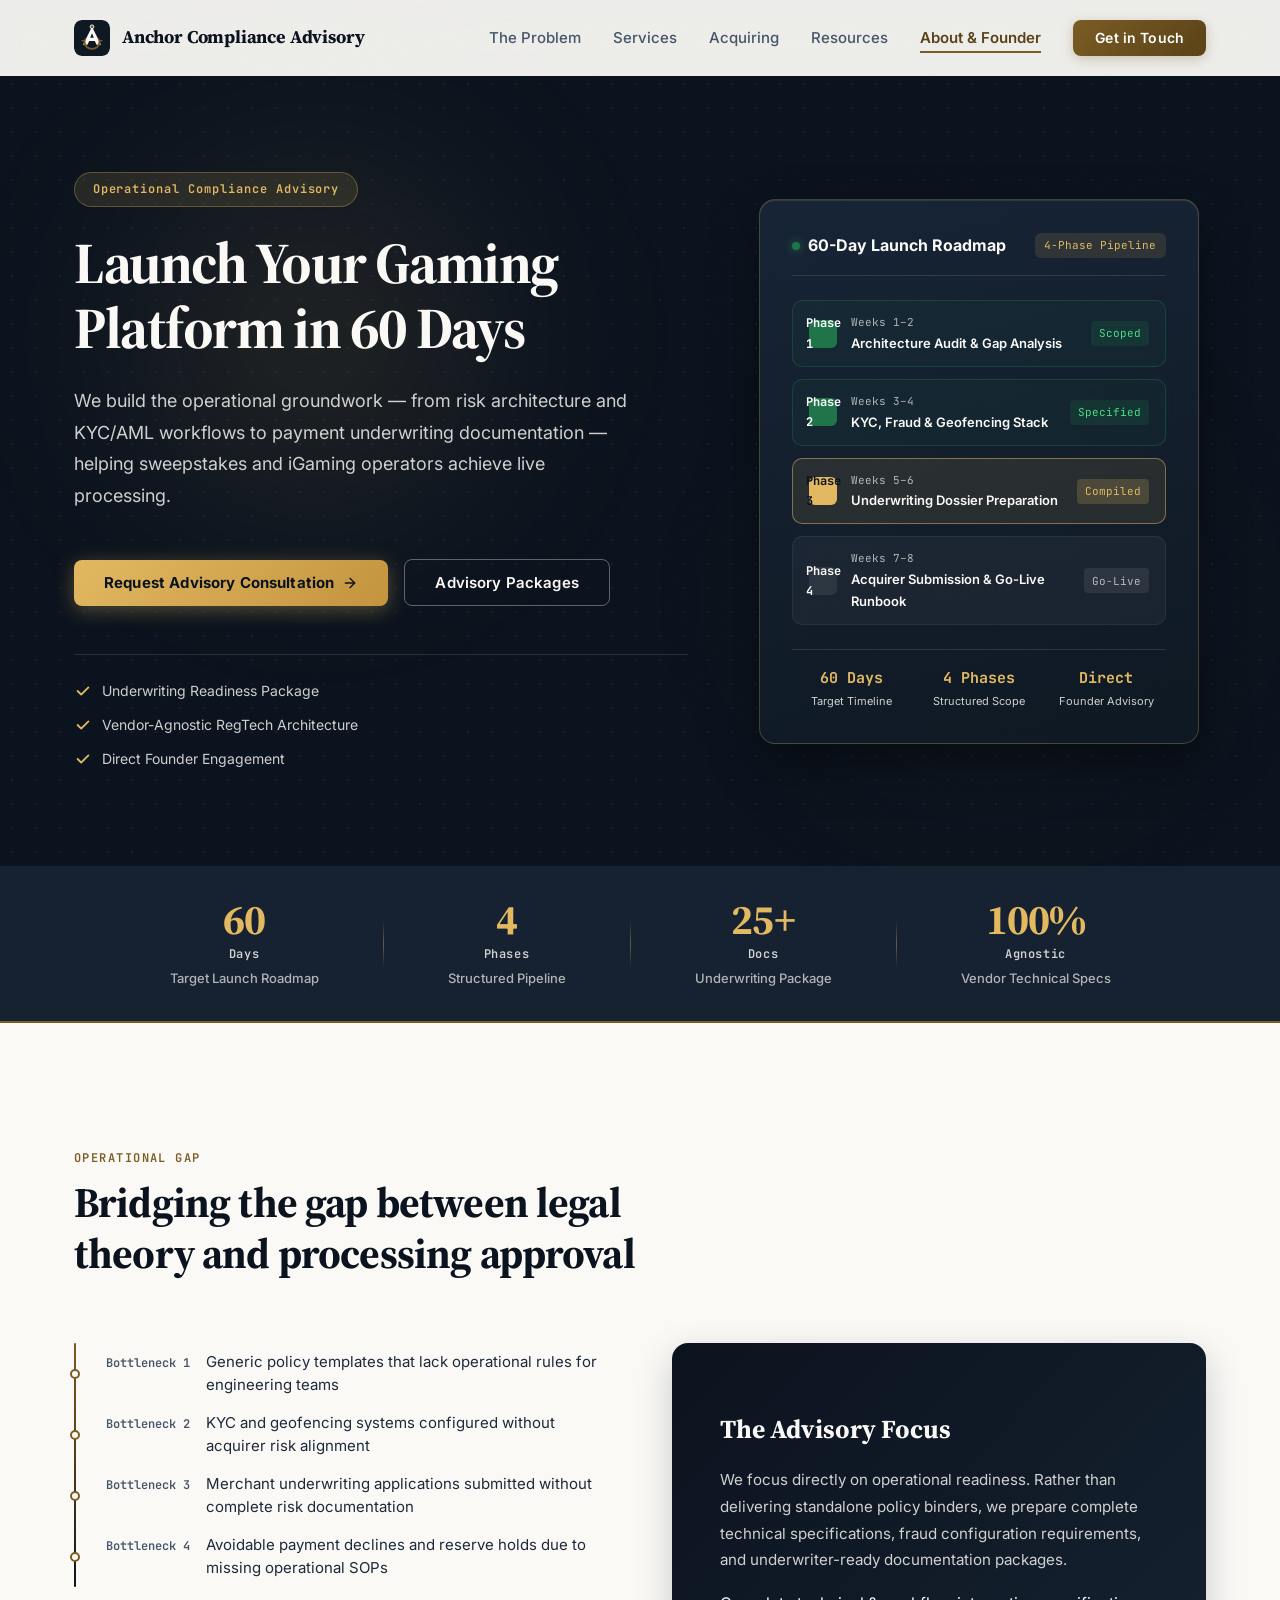
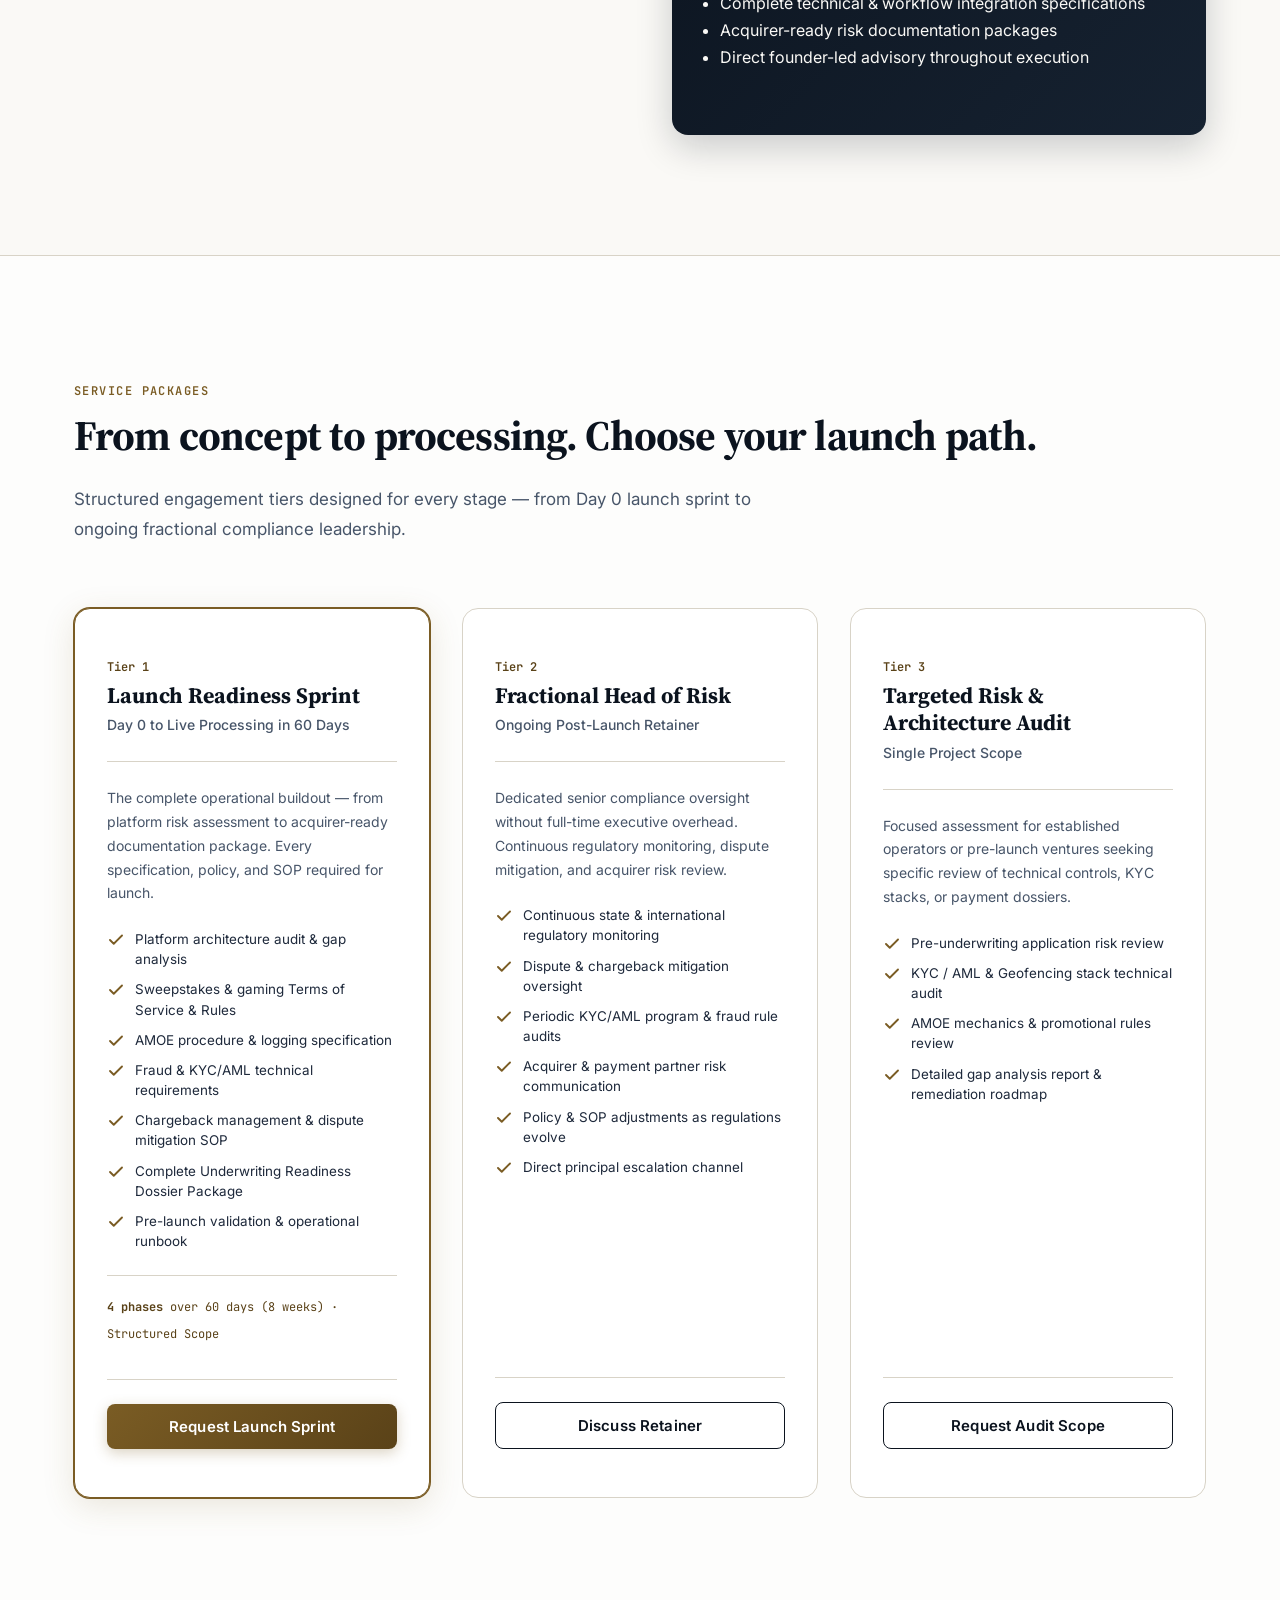
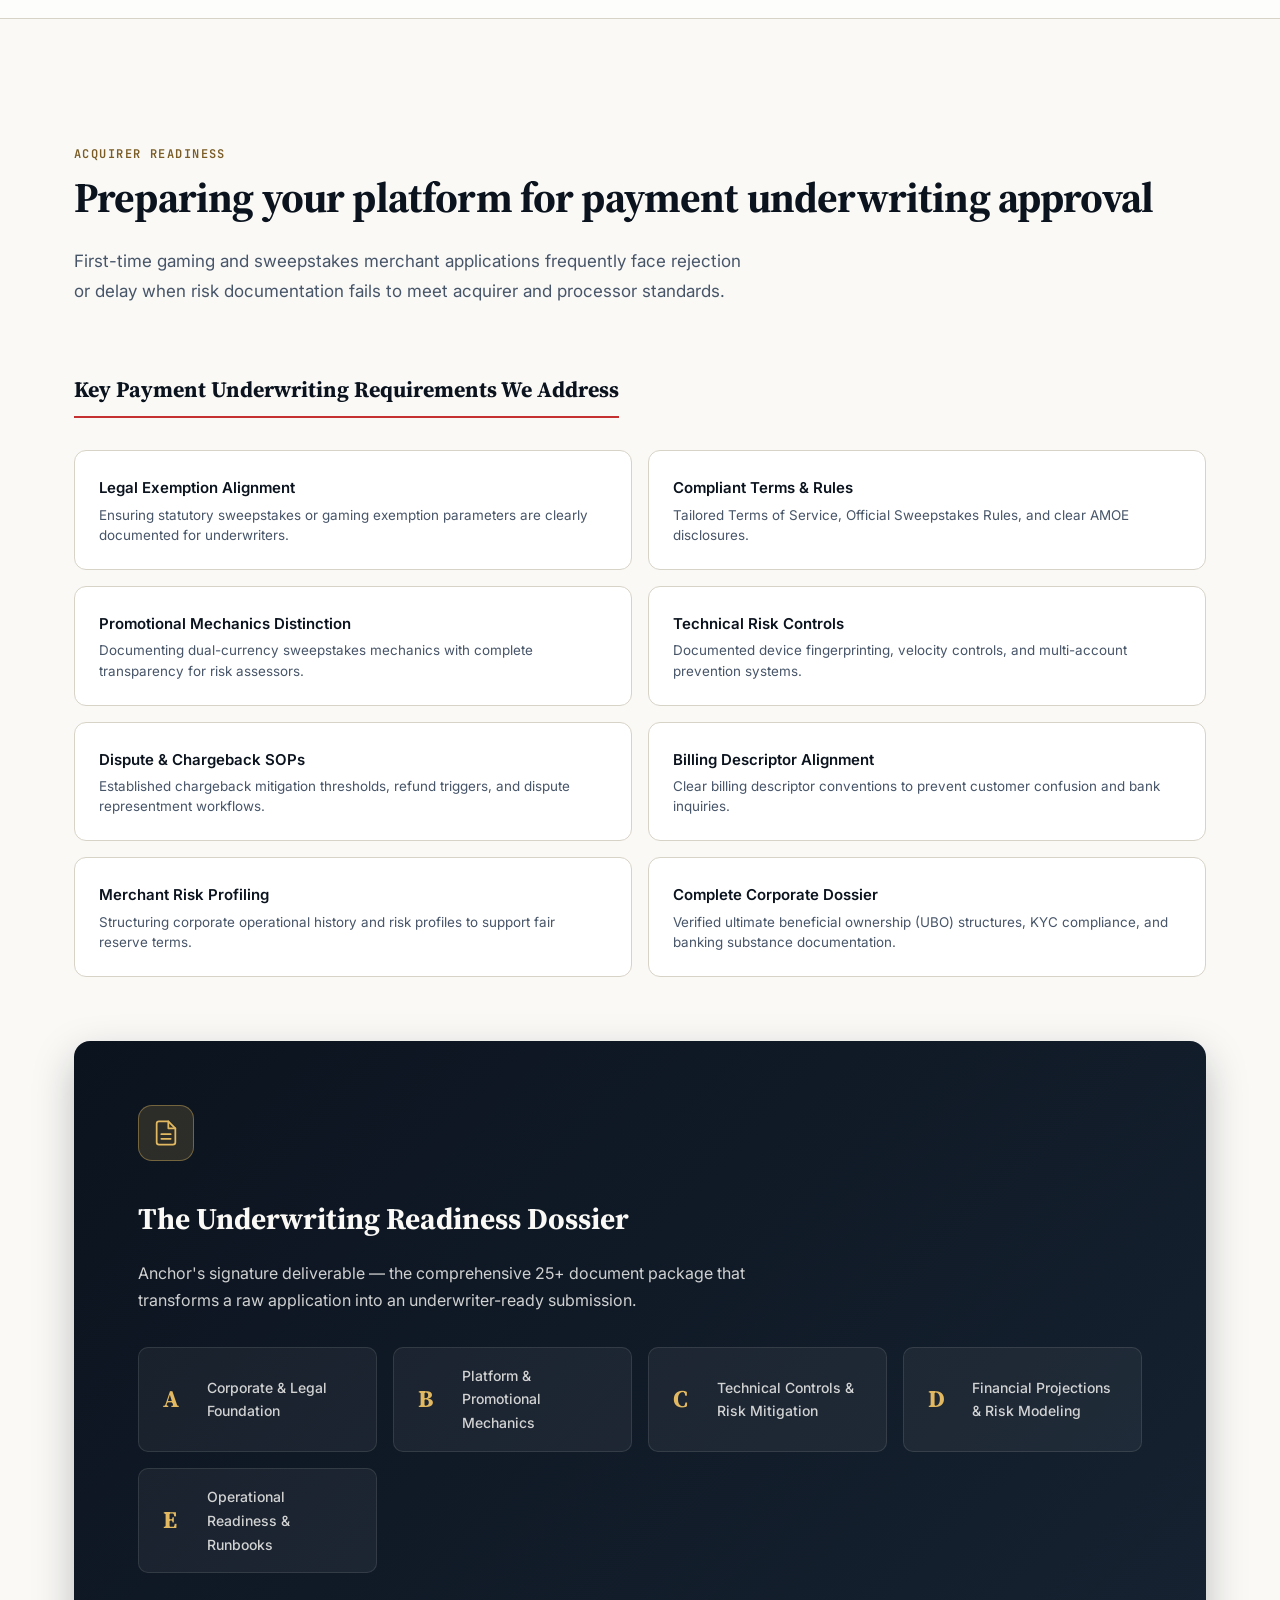
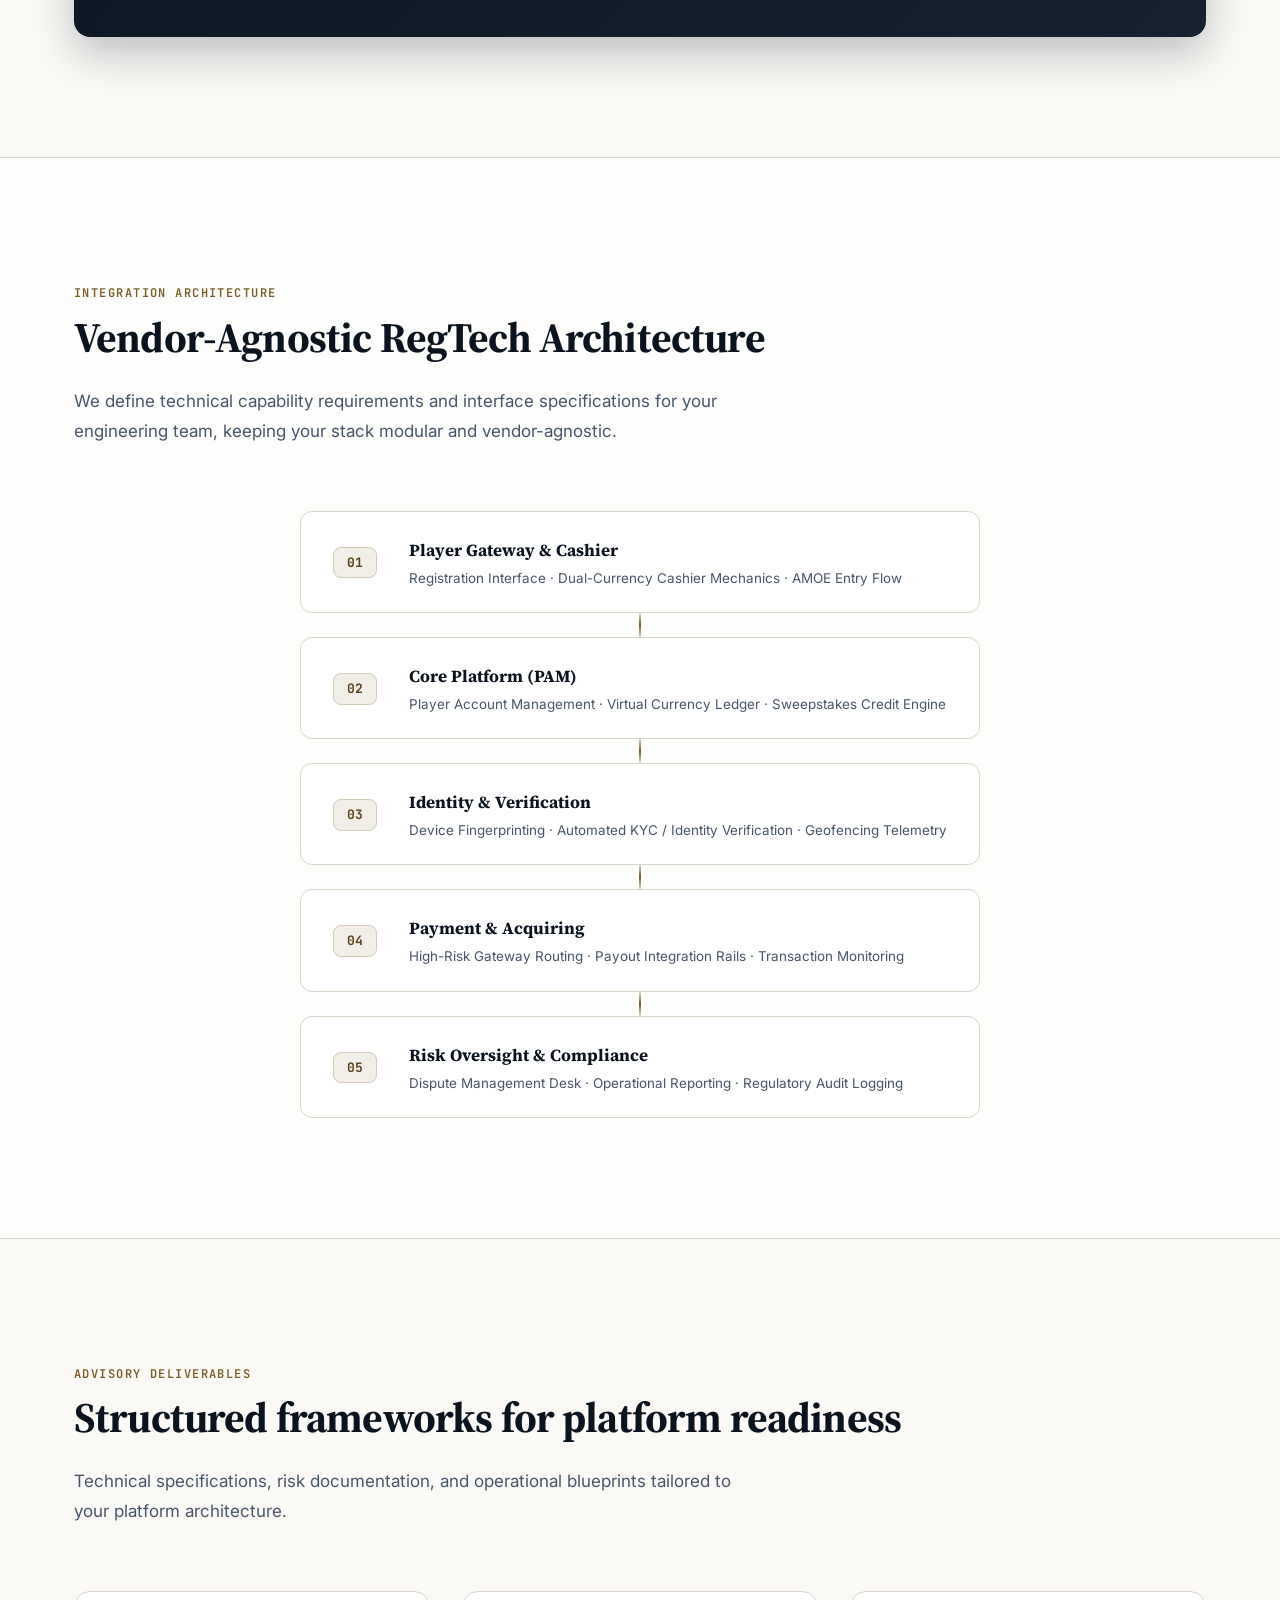
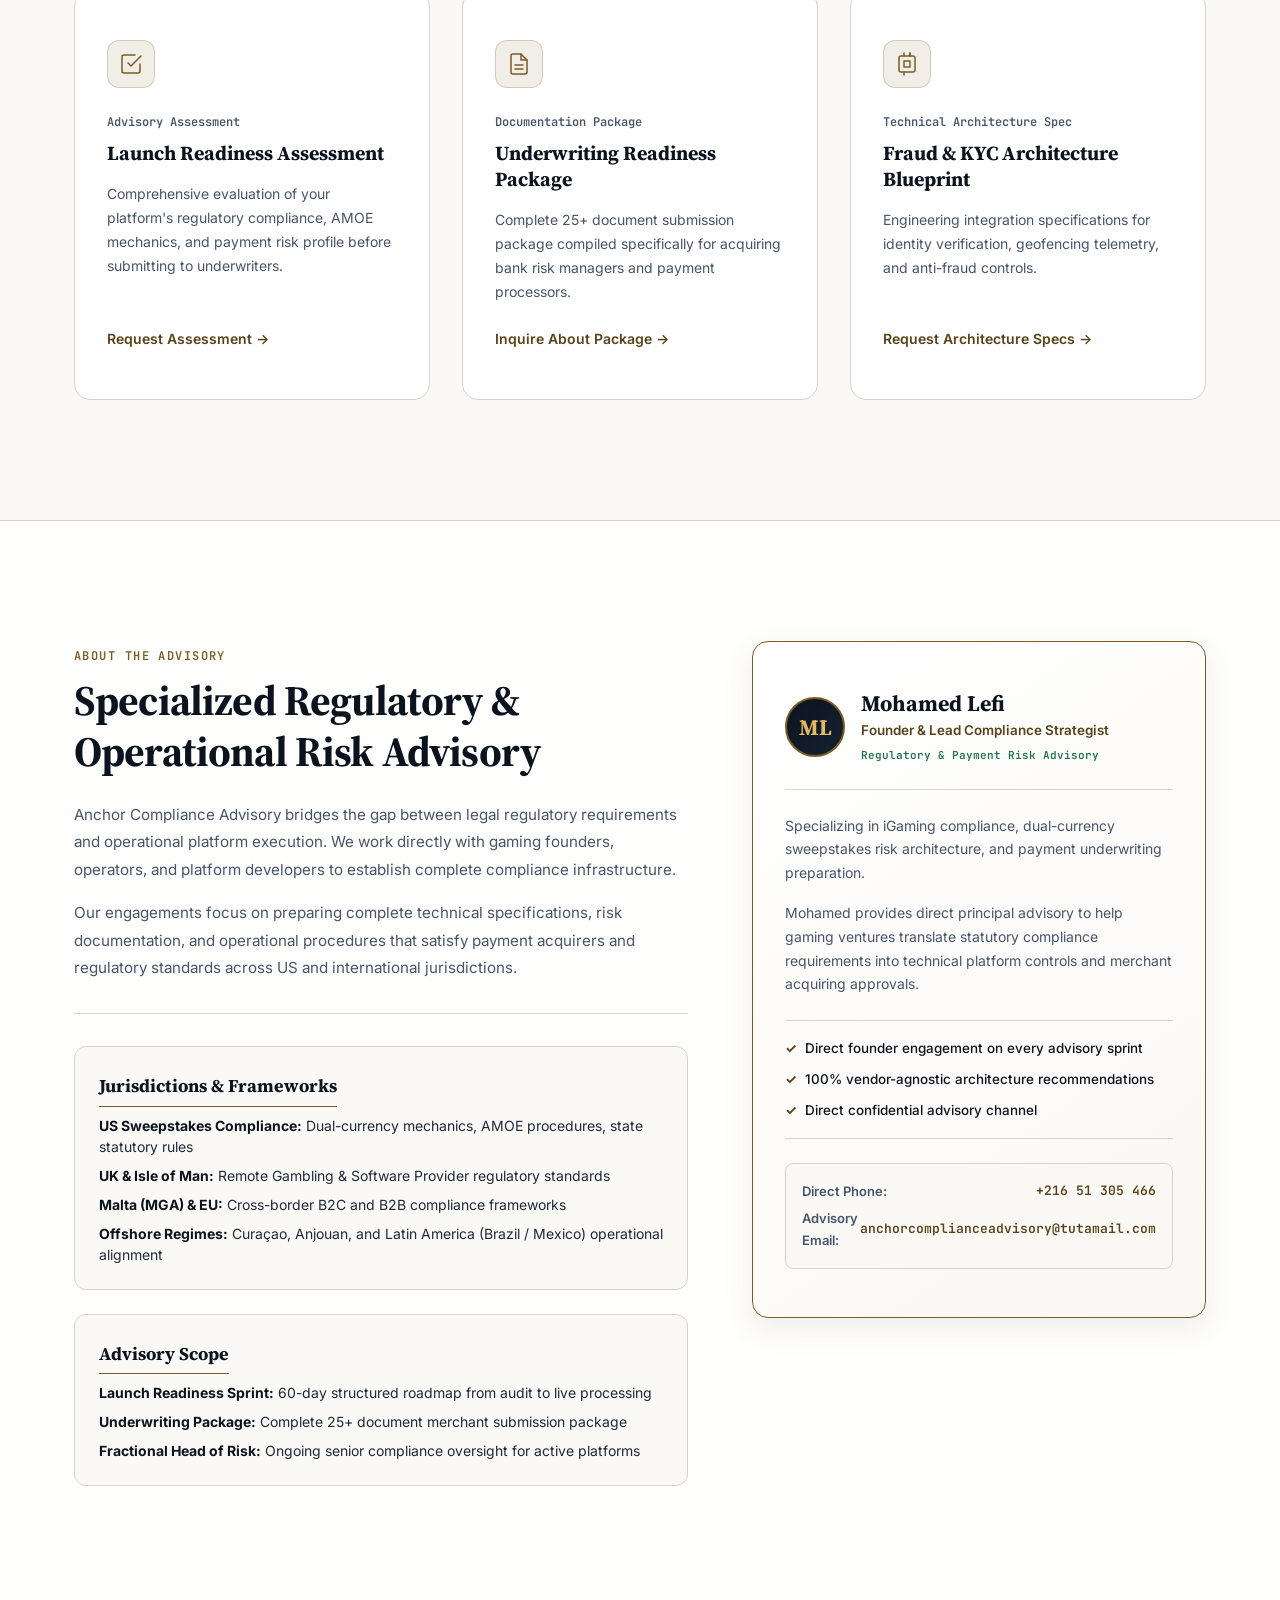
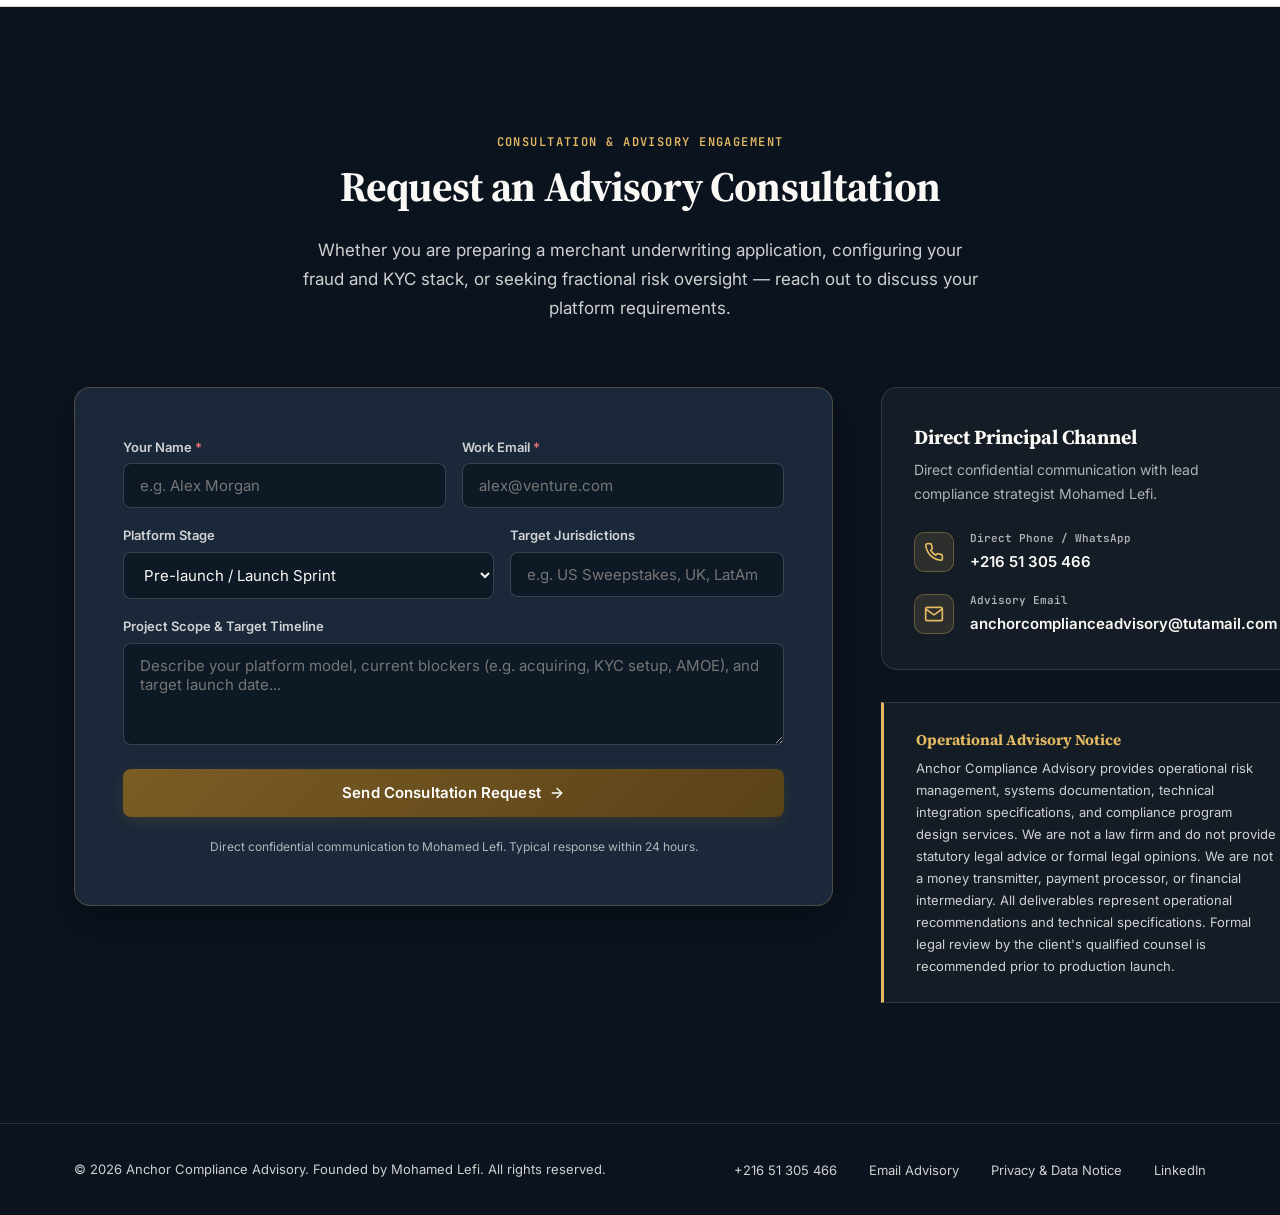
==== commit 45666f8d: "Comprehensive copy & trust audit overhaul: remove contrast formulas, unsourced stats, fake resource " ====
--- a/index.html
+++ b/index.html
@@ -73,84 +73,84 @@
       <div class="hero-glow hero-glow--2" aria-hidden="true"></div>
       <div class="container hero-container">
         <div class="hero-content">
-          <span class="hero-badge">Turnkey Launch Accelerator</span>
+          <span class="hero-badge">Operational Compliance Advisory</span>
           <h1 class="hero-headline">
-            Launch in 60 Days, Not 6 Months.
+            Launch Your Gaming Platform in 60 Days
           </h1>
           <p class="hero-subhead">
-            Most sweepstakes platforms die in regulatory limbo. We build the operational backbone — from fraud stack to acquirer approval — so you go live while competitors are still filing paperwork.
+            We build the operational groundwork — from risk architecture and KYC/AML workflows to payment underwriting documentation — helping sweepstakes and iGaming operators achieve live processing.
           </p>
           <div class="hero-actions">
             <a href="#contact" class="btn btn-primary" id="hero-cta">
-              Start Your Launch Sprint
+              Request Advisory Consultation
               <svg class="btn-icon" viewBox="0 0 24 24" fill="none" stroke="currentColor" stroke-width="2" stroke-linecap="round" stroke-linejoin="round" aria-hidden="true">
                 <line x1="5" y1="12" x2="19" y2="12"/>
                 <polyline points="12 5 19 12 12 19"/>
               </svg>
             </a>
-            <a href="#services" class="btn btn-secondary">Explore Services</a>
+            <a href="#services" class="btn btn-secondary">Advisory Packages</a>
           </div>
 
           <div class="hero-trust-bullets">
             <div class="hero-trust-item">
               <svg viewBox="0 0 20 20" fill="currentColor" aria-hidden="true"><path fill-rule="evenodd" d="M16.707 5.293a1 1 0 010 1.414l-8 8a1 1 0 01-1.414 0l-4-4a1 1 0 011.414-1.414L8 12.586l7.293-7.293a1 1 0 011.414 0z" clip-rule="evenodd"/></svg>
-              <span>Acquirer-ready Underwriting Dossier</span>
+              <span>Underwriting Readiness Package</span>
             </div>
             <div class="hero-trust-item">
               <svg viewBox="0 0 20 20" fill="currentColor" aria-hidden="true"><path fill-rule="evenodd" d="M16.707 5.293a1 1 0 010 1.414l-8 8a1 1 0 01-1.414 0l-4-4a1 1 0 011.414-1.414L8 12.586l7.293-7.293a1 1 0 011.414 0z" clip-rule="evenodd"/></svg>
-              <span>Vendor-agnostic integration specs</span>
+              <span>Vendor-Agnostic RegTech Architecture</span>
             </div>
             <div class="hero-trust-item">
               <svg viewBox="0 0 20 20" fill="currentColor" aria-hidden="true"><path fill-rule="evenodd" d="M16.707 5.293a1 1 0 010 1.414l-8 8a1 1 0 01-1.414 0l-4-4a1 1 0 011.414-1.414L8 12.586l7.293-7.293a1 1 0 011.414 0z" clip-rule="evenodd"/></svg>
-              <span>Senior Principal Advisory</span>
-            </div>
-          </div>
-        </div>
-
-        <!-- Hero Visual: 60-Day Sprint & Architecture Blueprint -->
+              <span>Direct Founder Engagement</span>
+            </div>
+          </div>
+        </div>
+
+        <!-- Hero Visual: 60-Day Sprint Roadmap -->
         <div class="hero-visual" aria-hidden="true">
           <div class="hero-card">
             <div class="hero-card-header">
               <div class="hero-card-title">
                 <span class="pulse-dot"></span>
-                <strong>60-Day Launch Engine</strong>
-              </div>
-              <span class="hero-card-badge">Sprint Pipeline</span>
+                <strong>60-Day Launch Roadmap</strong>
+              </div>
+              <span class="hero-card-badge">4-Phase Pipeline</span>
             </div>
 
             <div class="sprint-pipeline">
               <div class="sprint-node is-complete">
-                <div class="node-marker">01</div>
+                <div class="node-marker">Phase 1</div>
                 <div class="node-info">
-                  <span class="node-label">Day 0–14</span>
-                  <strong>Gap Analysis &amp; AMOE Flow</strong>
-                </div>
-                <span class="node-status">Verified</span>
+                  <span class="node-label">Weeks 1–2</span>
+                  <strong>Architecture Audit &amp; Gap Analysis</strong>
+                </div>
+                <span class="node-status">Scoped</span>
               </div>
 
               <div class="sprint-node is-complete">
-                <div class="node-marker">02</div>
+                <div class="node-marker">Phase 2</div>
                 <div class="node-info">
-                  <span class="node-label">Day 15–30</span>
-                  <strong>Fraud, IDV &amp; Geofencing Stack</strong>
-                </div>
-                <span class="node-status">Integrated</span>
+                  <span class="node-label">Weeks 3–4</span>
+                  <strong>KYC, Fraud &amp; Geofencing Stack</strong>
+                </div>
+                <span class="node-status">Specified</span>
               </div>
 
               <div class="sprint-node is-active">
-                <div class="node-marker">03</div>
+                <div class="node-marker">Phase 3</div>
                 <div class="node-info">
-                  <span class="node-label">Day 31–45</span>
-                  <strong>Underwriting Dossier (25+ Docs)</strong>
-                </div>
-                <span class="node-status">Assembled</span>
+                  <span class="node-label">Weeks 5–6</span>
+                  <strong>Underwriting Dossier Preparation</strong>
+                </div>
+                <span class="node-status">Compiled</span>
               </div>
 
               <div class="sprint-node">
-                <div class="node-marker">04</div>
+                <div class="node-marker">Phase 4</div>
                 <div class="node-info">
-                  <span class="node-label">Day 46–60</span>
-                  <strong>Acquirer Approval &amp; Live Processing</strong>
+                  <span class="node-label">Weeks 7–8</span>
+                  <strong>Acquirer Submission &amp; Go-Live Runbook</strong>
                 </div>
                 <span class="node-status">Go-Live</span>
               </div>
@@ -158,16 +158,16 @@
 
             <div class="hero-card-footer">
               <div class="footer-metric">
-                <span class="metric-val">100%</span>
-                <span class="metric-lbl">Operational Rigor</span>
+                <span class="metric-val">60 Days</span>
+                <span class="metric-lbl">Target Timeline</span>
               </div>
               <div class="footer-metric">
-                <span class="metric-val">0 Days</span>
-                <span class="metric-lbl">Regulatory Drag</span>
+                <span class="metric-val">4 Phases</span>
+                <span class="metric-lbl">Structured Scope</span>
               </div>
               <div class="footer-metric">
                 <span class="metric-val">Direct</span>
-                <span class="metric-lbl">Founder Lead</span>
+                <span class="metric-lbl">Founder Advisory</span>
               </div>
             </div>
           </div>
@@ -177,33 +177,33 @@
 
 
     <!-- ============================================================
-         TRUST / STATS BAR
+         TRUST / STATS BAR — Grounded Factual Summary
          ============================================================ -->
-    <section class="stats-bar" aria-label="Key capabilities and metrics">
+    <section class="stats-bar" aria-label="Key advisory specifications">
       <div class="container">
         <div class="stats-bar-inner">
           <div class="stat-item">
             <span class="stat-number">60</span>
             <span class="stat-unit">Days</span>
-            <span class="stat-label">Concept to Live</span>
+            <span class="stat-label">Target Launch Roadmap</span>
           </div>
           <div class="stat-divider" aria-hidden="true"></div>
           <div class="stat-item">
-            <span class="stat-number">5</span>
-            <span class="stat-unit">Layers</span>
-            <span class="stat-label">Integration Stack</span>
+            <span class="stat-number">4</span>
+            <span class="stat-unit">Phases</span>
+            <span class="stat-label">Structured Pipeline</span>
           </div>
           <div class="stat-divider" aria-hidden="true"></div>
           <div class="stat-item">
             <span class="stat-number">25+</span>
             <span class="stat-unit">Docs</span>
-            <span class="stat-label">Underwriting Dossier</span>
+            <span class="stat-label">Underwriting Package</span>
           </div>
           <div class="stat-divider" aria-hidden="true"></div>
           <div class="stat-item">
-            <span class="stat-number">0</span>
-            <span class="stat-unit">Vendor Lock-in</span>
-            <span class="stat-label">Fully Agnostic</span>
+            <span class="stat-number">100%</span>
+            <span class="stat-unit">Agnostic</span>
+            <span class="stat-label">Vendor Technical Specs</span>
           </div>
         </div>
       </div>
@@ -211,66 +211,44 @@
 
 
     <!-- ============================================================
-         PROBLEM STATEMENT — "Why Traditional Compliance Kills Momentum"
+         PROBLEM STATEMENT — Operational Execution Bottlenecks
          ============================================================ -->
     <section class="problem" id="problem">
       <div class="container">
         <div class="problem-header">
-          <span class="section-label">The Problem</span>
-          <h2 class="section-heading">Why traditional compliance advice kills startup momentum</h2>
+          <span class="section-label">Operational Gap</span>
+          <h2 class="section-heading">Bridging the gap between legal theory and processing approval</h2>
         </div>
 
         <div class="problem-grid">
           <div class="problem-timeline">
             <div class="timeline-step timeline-step--phase1">
-              <span class="timeline-month">Month 1</span>
-              <span class="timeline-event">Hire a compliance consultant</span>
-            </div>
-            <div class="timeline-step timeline-step--phase1">
-              <span class="timeline-month">Month 2</span>
-              <span class="timeline-event">Receive a 200-page regulatory report</span>
+              <span class="timeline-month">Bottleneck 1</span>
+              <span class="timeline-event">Generic policy templates that lack operational rules for engineering teams</span>
             </div>
             <div class="timeline-step timeline-step--phase2">
-              <span class="timeline-month">Month 3</span>
-              <span class="timeline-event">Realize the report doesn't tell you <em>how</em> to implement</span>
-            </div>
-            <div class="timeline-step timeline-step--phase2">
-              <span class="timeline-month">Month 4</span>
-              <span class="timeline-event">Hire a second consultant to interpret the first one</span>
+              <span class="timeline-month">Bottleneck 2</span>
+              <span class="timeline-event">KYC and geofencing systems configured without acquirer risk alignment</span>
             </div>
             <div class="timeline-step timeline-step--phase3">
-              <span class="timeline-month">Month 5</span>
-              <span class="timeline-event">Submit merchant application — <strong>Rejected</strong></span>
-            </div>
-            <div class="timeline-step timeline-step--phase3">
-              <span class="timeline-month">Month 6</span>
-              <span class="timeline-event">Discover your fraud stack doesn't meet acquirer standards</span>
-            </div>
-            <div class="timeline-step timeline-step--phase3">
-              <span class="timeline-month">Month 7–9</span>
-              <span class="timeline-event">Rebuild KYC flow, resubmit, negotiate reserves</span>
+              <span class="timeline-month">Bottleneck 3</span>
+              <span class="timeline-event">Merchant underwriting applications submitted without complete risk documentation</span>
             </div>
             <div class="timeline-step timeline-step--phase4">
-              <span class="timeline-month">Month 10</span>
-              <span class="timeline-event">Finally go live — <strong>7 months late, 3× over budget</strong></span>
+              <span class="timeline-month">Bottleneck 4</span>
+              <span class="timeline-event">Avoidable payment declines and reserve holds due to missing operational SOPs</span>
             </div>
           </div>
 
           <div class="problem-solution">
             <div class="solution-card">
-              <h3>The Anchor Difference</h3>
-              <p>Traditional compliance consultants deliver <em>knowledge</em>.<br>Anchor delivers <strong>operational outcomes</strong>.</p>
-              <p class="solution-detail">We don't hand you a binder of policies. We wire the systems, configure the rules, assemble the dossier, and hand you a working operation.</p>
-              <div class="solution-cost">
-                <div class="cost-row">
-                  <span class="cost-label">Cost of the compliance death spiral</span>
-                  <span class="cost-value cost-value--high">$150K+ in delays</span>
-                </div>
-                <div class="cost-row">
-                  <span class="cost-label">Cost of doing it right from Day 0</span>
-                  <span class="cost-value cost-value--low">A fraction of that</span>
-                </div>
-              </div>
+              <h3>The Advisory Focus</h3>
+              <p>We focus directly on operational readiness. Rather than delivering standalone policy binders, we prepare complete technical specifications, fraud configuration requirements, and underwriter-ready documentation packages.</p>
+              <ul class="solution-list">
+                <li>Complete technical &amp; workflow integration specifications</li>
+                <li>Acquirer-ready risk documentation packages</li>
+                <li>Direct founder-led advisory throughout execution</li>
+              </ul>
             </div>
           </div>
         </div>
@@ -295,14 +273,13 @@
 
           <!-- Tier 1: Launch Readiness Sprint -->
           <article class="tier-card tier-card--featured" id="tier-launch-sprint">
-            <div class="tier-badge">Most Popular</div>
             <div class="tier-header">
               <span class="tier-label">Tier 1</span>
-              <h3 class="tier-name">Launch Readiness Sprint&trade;</h3>
-              <p class="tier-tagline">Day 0 &rarr; Live in 60 days</p>
+              <h3 class="tier-name">Launch Readiness Sprint</h3>
+              <p class="tier-tagline">Day 0 to Live Processing in 60 Days</p>
             </div>
             <div class="tier-body">
-              <p class="tier-desc">The full operational buildout — from platform assessment to acquirer-ready submission. Every document, configuration spec, and SOP you need to go live.</p>
+              <p class="tier-desc">The complete operational buildout — from platform risk assessment to acquirer-ready documentation package. Every specification, policy, and SOP required for launch.</p>
               <ul class="tier-deliverables">
                 <li>
                   <svg class="check-icon" viewBox="0 0 24 24" aria-hidden="true"><polyline points="20 6 9 17 4 12"/></svg>
@@ -310,7 +287,7 @@
                 </li>
                 <li>
                   <svg class="check-icon" viewBox="0 0 24 24" aria-hidden="true"><polyline points="20 6 9 17 4 12"/></svg>
-                  Sweepstakes-compliant Terms of Service &amp; Rules
+                  Sweepstakes &amp; gaming Terms of Service &amp; Rules
                 </li>
                 <li>
                   <svg class="check-icon" viewBox="0 0 24 24" aria-hidden="true"><polyline points="20 6 9 17 4 12"/></svg>
@@ -318,27 +295,27 @@
                 </li>
                 <li>
                   <svg class="check-icon" viewBox="0 0 24 24" aria-hidden="true"><polyline points="20 6 9 17 4 12"/></svg>
-                  Fraud &amp; KYC/AML integration requirements
-                </li>
-                <li>
-                  <svg class="check-icon" viewBox="0 0 24 24" aria-hidden="true"><polyline points="20 6 9 17 4 12"/></svg>
-                  Chargeback management SOP &amp; representment
-                </li>
-                <li>
-                  <svg class="check-icon" viewBox="0 0 24 24" aria-hidden="true"><polyline points="20 6 9 17 4 12"/></svg>
-                  Complete Underwriting Readiness Dossier
-                </li>
-                <li>
-                  <svg class="check-icon" viewBox="0 0 24 24" aria-hidden="true"><polyline points="20 6 9 17 4 12"/></svg>
-                  Pre-launch validation &amp; go-live runbook
+                  Fraud &amp; KYC/AML technical requirements
+                </li>
+                <li>
+                  <svg class="check-icon" viewBox="0 0 24 24" aria-hidden="true"><polyline points="20 6 9 17 4 12"/></svg>
+                  Chargeback management &amp; dispute mitigation SOP
+                </li>
+                <li>
+                  <svg class="check-icon" viewBox="0 0 24 24" aria-hidden="true"><polyline points="20 6 9 17 4 12"/></svg>
+                  Complete Underwriting Readiness Dossier Package
+                </li>
+                <li>
+                  <svg class="check-icon" viewBox="0 0 24 24" aria-hidden="true"><polyline points="20 6 9 17 4 12"/></svg>
+                  Pre-launch validation &amp; operational runbook
                 </li>
               </ul>
               <div class="tier-phases">
-                <span class="phase-item"><strong>5 phases</strong> over 8 weeks &middot; Fixed Scope</span>
+                <span class="phase-item"><strong>4 phases</strong> over 60 days (8 weeks) &middot; Structured Scope</span>
               </div>
             </div>
             <div class="tier-footer">
-              <a href="mailto:anchorcomplianceadvisory@tutamail.com?subject=Inquiry%3A%20Launch%20Readiness%20Sprint&body=Hello%20Mohamed%20Lefi%2C%0A%0AI%20am%20interested%20in%20the%20Launch%20Readiness%20Sprint%E2%84%A2%20package.%0A%0ACompany%20Name%3A%20%0APlatform%20Type%3A%20%5BSweepstakes%20%2F%20Casino%20%2F%20Other%5D%0ATarget%20Jurisdictions%3A%20%0ACurrent%20Stage%3A%20%5BPre-launch%20%2F%20Seeking%20Acquirer%20%2F%20Live%5D%0AEstimated%20Launch%20Timeline%3A%20%0A%0ABest%20regards" class="btn btn-primary tier-cta">Start Your Sprint</a>
+              <a href="mailto:anchorcomplianceadvisory@tutamail.com?subject=Inquiry%3A%20Launch%20Readiness%20Sprint&body=Hello%20Mohamed%20Lefi%2C%0A%0AI%20am%20interested%20in%20the%20Launch%20Readiness%20Sprint%20package.%0A%0ACompany%20Name%3A%20%0APlatform%20Type%3A%20%5BSweepstakes%20%2F%20Casino%20%2F%20Other%5D%0ATarget%20Jurisdictions%3A%20%0ACurrent%20Stage%3A%20%5BPre-launch%20%2F%20Seeking%20Acquirer%20%2F%20Live%5D%0AEstimated%20Launch%20Timeline%3A%20%0A%0ABest%20regards" class="btn btn-primary tier-cta">Request Launch Sprint</a>
             </div>
           </article>
 
@@ -347,72 +324,72 @@
             <div class="tier-header">
               <span class="tier-label">Tier 2</span>
               <h3 class="tier-name">Fractional Head of Risk</h3>
-              <p class="tier-tagline">Post-launch retainer</p>
+              <p class="tier-tagline">Ongoing Post-Launch Retainer</p>
             </div>
             <div class="tier-body">
-              <p class="tier-desc">Your compliance department — without the headcount. Ongoing senior-level oversight, regulatory monitoring, and acquirer relationship management.</p>
+              <p class="tier-desc">Dedicated senior compliance oversight without full-time executive overhead. Continuous regulatory monitoring, dispute mitigation, and acquirer risk review.</p>
               <ul class="tier-deliverables">
                 <li>
                   <svg class="check-icon" viewBox="0 0 24 24" aria-hidden="true"><polyline points="20 6 9 17 4 12"/></svg>
-                  Continuous regulatory &amp; state sweepstakes monitoring
-                </li>
-                <li>
-                  <svg class="check-icon" viewBox="0 0 24 24" aria-hidden="true"><polyline points="20 6 9 17 4 12"/></svg>
-                  Weekly chargeback &amp; dispute mitigation review
-                </li>
-                <li>
-                  <svg class="check-icon" viewBox="0 0 24 24" aria-hidden="true"><polyline points="20 6 9 17 4 12"/></svg>
-                  Monthly KYC/AML program &amp; fraud rule audits
-                </li>
-                <li>
-                  <svg class="check-icon" viewBox="0 0 24 24" aria-hidden="true"><polyline points="20 6 9 17 4 12"/></svg>
-                  Acquirer &amp; processor relationship defense
-                </li>
-                <li>
-                  <svg class="check-icon" viewBox="0 0 24 24" aria-hidden="true"><polyline points="20 6 9 17 4 12"/></svg>
-                  Quarterly policy &amp; SOP adjustments
-                </li>
-                <li>
-                  <svg class="check-icon" viewBox="0 0 24 24" aria-hidden="true"><polyline points="20 6 9 17 4 12"/></svg>
-                  Direct escalation &amp; incident response channel
+                  Continuous state &amp; international regulatory monitoring
+                </li>
+                <li>
+                  <svg class="check-icon" viewBox="0 0 24 24" aria-hidden="true"><polyline points="20 6 9 17 4 12"/></svg>
+                  Dispute &amp; chargeback mitigation oversight
+                </li>
+                <li>
+                  <svg class="check-icon" viewBox="0 0 24 24" aria-hidden="true"><polyline points="20 6 9 17 4 12"/></svg>
+                  Periodic KYC/AML program &amp; fraud rule audits
+                </li>
+                <li>
+                  <svg class="check-icon" viewBox="0 0 24 24" aria-hidden="true"><polyline points="20 6 9 17 4 12"/></svg>
+                  Acquirer &amp; payment partner risk communication
+                </li>
+                <li>
+                  <svg class="check-icon" viewBox="0 0 24 24" aria-hidden="true"><polyline points="20 6 9 17 4 12"/></svg>
+                  Policy &amp; SOP adjustments as regulations evolve
+                </li>
+                <li>
+                  <svg class="check-icon" viewBox="0 0 24 24" aria-hidden="true"><polyline points="20 6 9 17 4 12"/></svg>
+                  Direct principal escalation channel
                 </li>
               </ul>
             </div>
             <div class="tier-footer">
-              <a href="mailto:anchorcomplianceadvisory@tutamail.com?subject=Inquiry%3A%20Fractional%20Head%20of%20Risk%20Retainer&body=Hello%20Mohamed%20Lefi%2C%0A%0AI%20am%20interested%20in%20the%20Fractional%20Head%20of%20Risk%20%26%20Compliance%20retainer.%0A%0ACompany%20Name%3A%20%0APlatform%20Status%3A%20%5BPre-launch%20%2F%20Live%20%2F%20Scaling%5D%0ACurrent%20Processing%20Volume%3A%20%0AActive%20Jurisdictions%3A%20%0A%0ABest%20regards" class="btn btn-secondary tier-cta">Discuss Retainer</a>
+              <a href="mailto:anchorcomplianceadvisory@tutamail.com?subject=Inquiry%3A%20Fractional%20Head%20of%20Risk%20Retainer&body=Hello%20Mohamed%20Lefi%2C%0A%0AI%20am%20interested%20in%20the%20Fractional%20Head%20of%20Risk%20retainer.%0A%0ACompany%20Name%3A%20%0APlatform%20Status%3A%20%5BPre-launch%20%2F%20Live%20%2F%20Scaling%5D%0ACurrent%20Processing%20Volume%3A%20%0AActive%20Jurisdictions%3A%20%0A%0ABest%20regards" class="btn btn-secondary tier-cta">Discuss Retainer</a>
             </div>
           </article>
 
-          <!-- Tier 3: Performance Fees -->
+          <!-- Tier 3: Targeted Audits & Advisory -->
           <article class="tier-card" id="tier-performance">
             <div class="tier-header">
-              <span class="tier-label">Optional Add-On</span>
-              <h3 class="tier-name">Performance &amp; Success Fees</h3>
-              <p class="tier-tagline">Pay for outcomes</p>
+              <span class="tier-label">Tier 3</span>
+              <h3 class="tier-name">Targeted Risk &amp; Architecture Audit</h3>
+              <p class="tier-tagline">Single Project Scope</p>
             </div>
             <div class="tier-body">
-              <p class="tier-desc">Align incentives with results. Optional success fees tied to measurable processing milestones and compliance audit outcomes.</p>
+              <p class="tier-desc">Focused assessment for established operators or pre-launch ventures seeking specific review of technical controls, KYC stacks, or payment dossiers.</p>
               <ul class="tier-deliverables">
                 <li>
                   <svg class="check-icon" viewBox="0 0 24 24" aria-hidden="true"><polyline points="20 6 9 17 4 12"/></svg>
-                  Acquirer approval acceleration bonus
-                </li>
-                <li>
-                  <svg class="check-icon" viewBox="0 0 24 24" aria-hidden="true"><polyline points="20 6 9 17 4 12"/></svg>
-                  Processing volume milestone fees
-                </li>
-                <li>
-                  <svg class="check-icon" viewBox="0 0 24 24" aria-hidden="true"><polyline points="20 6 9 17 4 12"/></svg>
-                  Compliance audit pass bonuses
-                </li>
-                <li>
-                  <svg class="check-icon" viewBox="0 0 24 24" aria-hidden="true"><polyline points="20 6 9 17 4 12"/></svg>
-                  Chargeback ratio maintenance rewards (&lt;0.9%)
+                  Pre-underwriting application risk review
+                </li>
+                <li>
+                  <svg class="check-icon" viewBox="0 0 24 24" aria-hidden="true"><polyline points="20 6 9 17 4 12"/></svg>
+                  KYC / AML &amp; Geofencing stack technical audit
+                </li>
+                <li>
+                  <svg class="check-icon" viewBox="0 0 24 24" aria-hidden="true"><polyline points="20 6 9 17 4 12"/></svg>
+                  AMOE mechanics &amp; promotional rules review
+                </li>
+                <li>
+                  <svg class="check-icon" viewBox="0 0 24 24" aria-hidden="true"><polyline points="20 6 9 17 4 12"/></svg>
+                  Detailed gap analysis report &amp; remediation roadmap
                 </li>
               </ul>
             </div>
             <div class="tier-footer">
-              <a href="mailto:anchorcomplianceadvisory@tutamail.com?subject=Inquiry%3A%20Performance%20%26%20Success%20Fee%20Structure&body=Hello%20Mohamed%20Lefi%2C%0A%0AI%20am%20interested%20in%20learning%20more%20about%20your%20Performance%20%26%20Success%20Fee%20options.%0A%0ACompany%20Name%3A%20%0ABest%20regards" class="btn btn-secondary tier-cta">Learn More</a>
+              <a href="mailto:anchorcomplianceadvisory@tutamail.com?subject=Inquiry%3A%20Targeted%20Audit%20Scope&body=Hello%20Mohamed%20Lefi%2C%0A%0AI%20am%20interested%20in%20a%20Targeted%20Risk%20%26%20Architecture%20Audit.%0A%0ACompany%20Name%3A%20%0ABest%20regards" class="btn btn-secondary tier-cta">Request Audit Scope</a>
             </div>
           </article>
 
@@ -422,75 +399,67 @@
 
 
     <!-- ============================================================
-         UNDERWRITING READINESS — The Signature Deliverable
+         UNDERWRITING READINESS — Signature Package
          ============================================================ -->
     <section class="underwriting" id="underwriting">
       <div class="container">
         <div class="underwriting-header">
           <span class="section-label">Acquirer Readiness</span>
-          <h2 class="section-heading">Your platform is ready. Your bank said no. We fix that.</h2>
+          <h2 class="section-heading">Preparing your platform for payment underwriting approval</h2>
           <p class="section-subtext">
-            Over 70% of first-time sweepstakes merchant applications are declined — not because the business is illegal, but because the application signals operational immaturity.
+            First-time gaming and sweepstakes merchant applications frequently face rejection or delay when risk documentation fails to meet acquirer and processor standards.
           </p>
         </div>
 
         <div class="killers-grid">
-          <h3 class="killers-heading">The 8 Underwriting Killers We Solve</h3>
+          <h3 class="killers-heading">Key Payment Underwriting Requirements We Address</h3>
           <div class="killer-items">
             <div class="killer-item">
-              <span class="killer-number">01</span>
               <div class="killer-content">
-                <strong>No legal opinion letter alignment</strong>
-                <p>Operator cannot articulate their statutory sweepstakes exemption to underwriters.</p>
+                <strong>Legal Exemption Alignment</strong>
+                <p>Ensuring statutory sweepstakes or gaming exemption parameters are clearly documented for underwriters.</p>
               </div>
             </div>
             <div class="killer-item">
-              <span class="killer-number">02</span>
               <div class="killer-content">
-                <strong>Generic Terms of Service</strong>
-                <p>No sweepstakes-specific language, no AMOE disclosure, or copy-pasted terms.</p>
+                <strong>Compliant Terms &amp; Rules</strong>
+                <p>Tailored Terms of Service, Official Sweepstakes Rules, and clear AMOE disclosures.</p>
               </div>
             </div>
             <div class="killer-item">
-              <span class="killer-number">03</span>
               <div class="killer-content">
-                <strong>No purchase ≠ entry distinction</strong>
-                <p>Underwriter can't distinguish dual currency model from unregulated gambling.</p>
+                <strong>Promotional Mechanics Distinction</strong>
+                <p>Documenting dual-currency sweepstakes mechanics with complete transparency for risk assessors.</p>
               </div>
             </div>
             <div class="killer-item">
-              <span class="killer-number">04</span>
               <div class="killer-content">
-                <strong>Missing fraud controls</strong>
-                <p>No device fingerprinting, velocity limits, or multi-account prevention rules.</p>
+                <strong>Technical Risk Controls</strong>
+                <p>Documented device fingerprinting, velocity controls, and multi-account prevention systems.</p>
               </div>
             </div>
             <div class="killer-item">
-              <span class="killer-number">05</span>
               <div class="killer-content">
-                <strong>No chargeback management plan</strong>
-                <p>Lack of dispute thresholds, auto-refund triggers, or representment SOP.</p>
+                <strong>Dispute &amp; Chargeback SOPs</strong>
+                <p>Established chargeback mitigation thresholds, refund triggers, and dispute representment workflows.</p>
               </div>
             </div>
             <div class="killer-item">
-              <span class="killer-number">06</span>
               <div class="killer-content">
-                <strong>Billing descriptor confusion</strong>
-                <p>Descriptor reads ambiguous terms — instant red flag for card issuing banks.</p>
+                <strong>Billing Descriptor Alignment</strong>
+                <p>Clear billing descriptor conventions to prevent customer confusion and bank inquiries.</p>
               </div>
             </div>
             <div class="killer-item">
-              <span class="killer-number">07</span>
               <div class="killer-content">
-                <strong>No processing history defense</strong>
-                <p>Brand-new entity flagged as maximum risk tier with crippling reserve requirements.</p>
+                <strong>Merchant Risk Profiling</strong>
+                <p>Structuring corporate operational history and risk profiles to support fair reserve terms.</p>
               </div>
             </div>
             <div class="killer-item">
-              <span class="killer-number">08</span>
               <div class="killer-content">
-                <strong>Incomplete corporate documentation</strong>
-                <p>Missing beneficial ownership structure, KYC on UBOs, or banking substance.</p>
+                <strong>Complete Corporate Dossier</strong>
+                <p>Verified ultimate beneficial ownership (UBO) structures, KYC compliance, and banking substance documentation.</p>
               </div>
             </div>
           </div>
@@ -532,64 +501,64 @@
 
 
     <!-- ============================================================
-         TECH STACK OVERVIEW
+         TECH STACK OVERVIEW — Integration Architecture
          ============================================================ -->
     <section class="tech-stack" id="tech-stack">
       <div class="container">
         <div class="tech-header">
           <span class="section-label">Integration Architecture</span>
-          <h2 class="section-heading">Vendor-agnostic. Fully specified. API-ready.</h2>
-          <p class="section-subtext">We define the capability requirements and interface contracts — not vendor names. Your platform, your choice of tools, our integration blueprint.</p>
+          <h2 class="section-heading">Vendor-Agnostic RegTech Architecture</h2>
+          <p class="section-subtext">We define technical capability requirements and interface specifications for your engineering team, keeping your stack modular and vendor-agnostic.</p>
         </div>
 
         <div class="tech-layers">
           <div class="tech-layer">
             <div class="layer-marker">
-              <span class="layer-number">L1</span>
+              <span class="layer-number">01</span>
             </div>
             <div class="layer-content">
-              <h4>Player-Facing Gateway</h4>
-              <p>Registration Gateway &middot; Game Lobby &middot; Dual-Currency Cashier Flow</p>
+              <h4>Player Gateway &amp; Cashier</h4>
+              <p>Registration Interface &middot; Dual-Currency Cashier Mechanics &middot; AMOE Entry Flow</p>
             </div>
           </div>
           <div class="tech-connector" aria-hidden="true"></div>
           <div class="tech-layer">
             <div class="layer-marker">
-              <span class="layer-number">L2</span>
+              <span class="layer-number">02</span>
             </div>
             <div class="layer-content">
-              <h4>Platform Core (PAM)</h4>
-              <p>Player Account Management &middot; Gold &amp; Sweeps Wallets &middot; AMOE Credit Engine</p>
+              <h4>Core Platform (PAM)</h4>
+              <p>Player Account Management &middot; Virtual Currency Ledger &middot; Sweepstakes Credit Engine</p>
             </div>
           </div>
           <div class="tech-connector" aria-hidden="true"></div>
           <div class="tech-layer">
             <div class="layer-marker">
-              <span class="layer-number">L3</span>
+              <span class="layer-number">03</span>
             </div>
             <div class="layer-content">
-              <h4>Risk &amp; Verification</h4>
-              <p>Device Fingerprinting &middot; IDV / Automated KYC &middot; Geofencing &amp; IP Telemetry</p>
+              <h4>Identity &amp; Verification</h4>
+              <p>Device Fingerprinting &middot; Automated KYC / Identity Verification &middot; Geofencing Telemetry</p>
             </div>
           </div>
           <div class="tech-connector" aria-hidden="true"></div>
           <div class="tech-layer">
             <div class="layer-marker">
-              <span class="layer-number">L4</span>
+              <span class="layer-number">04</span>
             </div>
             <div class="layer-content">
               <h4>Payment &amp; Acquiring</h4>
-              <p>High-Risk Gateway Routing &middot; Instant Payout Rails &middot; Rolling Reserve Optimization</p>
+              <p>High-Risk Gateway Routing &middot; Payout Integration Rails &middot; Transaction Monitoring</p>
             </div>
           </div>
           <div class="tech-connector" aria-hidden="true"></div>
           <div class="tech-layer">
             <div class="layer-marker">
-              <span class="layer-number">L5</span>
+              <span class="layer-number">05</span>
             </div>
             <div class="layer-content">
-              <h4>Operations &amp; Defense</h4>
-              <p>Dispute &amp; Chargeback Desk &middot; Real-time BI &middot; Regulatory Alert Escalation</p>
+              <h4>Risk Oversight &amp; Compliance</h4>
+              <p>Dispute Management Desk &middot; Operational Reporting &middot; Regulatory Audit Logging</p>
             </div>
           </div>
         </div>
@@ -598,15 +567,15 @@
 
 
     <!-- ============================================================
-         LEAD MAGNETS / RESOURCES
+         RESOURCES & FRAMEWORKS
          ============================================================ -->
     <section class="resources" id="resources">
       <div class="container">
         <div class="resources-header">
-          <span class="section-label">Operational Frameworks</span>
-          <h2 class="section-heading">Frameworks that establish immediate authority</h2>
+          <span class="section-label">Advisory Deliverables</span>
+          <h2 class="section-heading">Structured frameworks for platform readiness</h2>
           <p class="section-subtext">
-            Vendor-agnostic, technically rigorous, and ready to implement. No fluff, no sales pitch — just the operational specifications your team needs.
+            Technical specifications, risk documentation, and operational blueprints tailored to your platform architecture.
           </p>
         </div>
 
@@ -615,30 +584,30 @@
             <div class="resource-icon" aria-hidden="true">
               <svg viewBox="0 0 24 24" fill="none" stroke="currentColor" stroke-width="1.5" stroke-linecap="round" stroke-linejoin="round"><polyline points="9 11 12 14 22 4"/><path d="M21 12v7a2 2 0 0 1-2 2H5a2 2 0 0 1-2-2V5a2 2 0 0 1 2-2h11"/></svg>
             </div>
-            <span class="resource-format">Interactive Checklist &middot; 50 items</span>
-            <h3>Sweepstakes Launch Readiness Checklist</h3>
-            <p>The exact checklist we use to launch sweepstakes platforms. Score yourself — if you're below 70%, you're not ready to submit to an acquirer.</p>
-            <a href="#contact" class="resource-cta">Request Checklist &rarr;</a>
+            <span class="resource-format">Advisory Assessment</span>
+            <h3>Launch Readiness Assessment</h3>
+            <p>Comprehensive evaluation of your platform's regulatory compliance, AMOE mechanics, and payment risk profile before submitting to underwriters.</p>
+            <a href="#contact" class="resource-cta">Request Assessment &rarr;</a>
           </article>
 
           <article class="resource-card">
             <div class="resource-icon" aria-hidden="true">
               <svg viewBox="0 0 24 24" fill="none" stroke="currentColor" stroke-width="1.5" stroke-linecap="round" stroke-linejoin="round"><path d="M14 2H6a2 2 0 0 0-2 2v16a2 2 0 0 0 2 2h12a2 2 0 0 0 2-2V8z"/><polyline points="14 2 14 8 20 8"/><line x1="16" y1="13" x2="8" y2="13"/><line x1="16" y1="17" x2="8" y2="17"/></svg>
             </div>
-            <span class="resource-format">Whitepaper &middot; 15 pages</span>
-            <h3>High-Risk Underwriting Survival Guide</h3>
-            <p>Your acquirer won't tell you why they declined you. This guide does. Anatomy of a merchant application, what underwriters evaluate, and the 8 fatal mistakes.</p>
-            <a href="#contact" class="resource-cta">Download Guide &rarr;</a>
+            <span class="resource-format">Documentation Package</span>
+            <h3>Underwriting Readiness Package</h3>
+            <p>Complete 25+ document submission package compiled specifically for acquiring bank risk managers and payment processors.</p>
+            <a href="#contact" class="resource-cta">Inquire About Package &rarr;</a>
           </article>
 
           <article class="resource-card">
             <div class="resource-icon" aria-hidden="true">
-              <svg viewBox="0 0 24 24" fill="none" stroke="currentColor" stroke-width="1.5" stroke-linecap="round" stroke-linejoin="round"><rect x="4" y="4" width="16" height="16" rx="2" ry="2"/><rect x="9" y="9" width="6" height="6"/><line x1="9" y1="1" x2="9" y2="4"/><line x1="15" y1="1" x2="15" y2="4"/><line x1="9" y1="20" x2="9" y2="23"/><line x1="15" y1="20" x2="15" y2="23"/></svg>
-            </div>
-            <span class="resource-format">Technical Blueprint &middot; Flow diagrams</span>
+              <svg viewBox="0 0 24 24" fill="none" stroke="currentColor" stroke-width="1.5" stroke-linecap="round" stroke-linejoin="round"><rect x="4" y="4" width="16" height="16" rx="2" ry="2"/><rect x="9" y="9" width="6" height="6"/><line x1="9" y1="1" x2="9" y2="4"/><line x1="15" y1="1" x2="15" y2="4"/><line x1="9" y1="20" x2="9" y2="23"/><line x1="15" y1="1" x2="15" y2="4"/></svg>
+            </div>
+            <span class="resource-format">Technical Architecture Spec</span>
             <h3>Fraud &amp; KYC Architecture Blueprint</h3>
-            <p>The integration architecture we specify for every dual-currency platform. No vendor names — just the engineering spec your team needs.</p>
-            <a href="#contact" class="resource-cta">Get Blueprint &rarr;</a>
+            <p>Engineering integration specifications for identity verification, geofencing telemetry, and anti-fraud controls.</p>
+            <a href="#contact" class="resource-cta">Request Architecture Specs &rarr;</a>
           </article>
         </div>
       </div>
@@ -646,38 +615,38 @@
 
 
     <!-- ============================================================
-         ABOUT & FOUNDER CREDIBILITY — Balanced 2-Column Layout
+         ABOUT & FOUNDER CREDIBILITY
          ============================================================ -->
     <section class="about" id="about">
       <div class="container">
         <div class="about-grid">
           <div class="about-text">
             <span class="section-label">About the Advisory</span>
-            <h2 class="section-heading">Compliance doesn't launch businesses. Operations do.</h2>
+            <h2 class="section-heading">Specialized Regulatory &amp; Operational Risk Advisory</h2>
             <p>
-              Stop paying for binders full of theoretical legal policies nobody reads. We deliver configured fraud rules, verified KYC workflows, acquirer-ready documentation, and a Day 1 operational runbook.
+              Anchor Compliance Advisory bridges the gap between legal regulatory requirements and operational platform execution. We work directly with gaming founders, operators, and platform developers to establish complete compliance infrastructure.
             </p>
             <p>
-              We sit at the critical intersection most compliance firms ignore — the operational chasm between <em>"we have a legal memo"</em> and <em>"we are live, approved by card networks, and processing revenue."</em> The market needs partners who can wire the systems, configure the rules, assemble the underwriting dossier, and hand you a working operation.
+              Our engagements focus on preparing complete technical specifications, risk documentation, and operational procedures that satisfy payment acquirers and regulatory standards across US and international jurisdictions.
             </p>
 
             <div class="about-capabilities-grid">
               <div class="capability-box">
-                <h4>Jurisdictions Covered</h4>
+                <h4>Jurisdictions &amp; Frameworks</h4>
                 <ul class="capability-list">
-                  <li><strong>US Multi-State Sweepstakes:</strong> 40+ States compliant AMOE &amp; dual-currency models</li>
-                  <li><strong>UK &amp; Isle of Man:</strong> Remote Gambling &amp; Software Provider regimes</li>
-                  <li><strong>Malta (MGA) &amp; EU:</strong> Cross-border B2C/B2B licensing frameworks</li>
-                  <li><strong>Offshore &amp; Emerging:</strong> Curaçao, Anjouan &amp; Latin America (Brazil/Mexico)</li>
+                  <li><strong>US Sweepstakes Compliance:</strong> Dual-currency mechanics, AMOE procedures, state statutory rules</li>
+                  <li><strong>UK &amp; Isle of Man:</strong> Remote Gambling &amp; Software Provider regulatory standards</li>
+                  <li><strong>Malta (MGA) &amp; EU:</strong> Cross-border B2C and B2B compliance frameworks</li>
+                  <li><strong>Offshore Regimes:</strong> Curaçao, Anjouan, and Latin America (Brazil / Mexico) operational alignment</li>
                 </ul>
               </div>
 
               <div class="capability-box">
-                <h4>Advisory Delivery Model</h4>
+                <h4>Advisory Scope</h4>
                 <ul class="capability-list">
-                  <li><strong>Turnkey Launch Sprint:</strong> 60 days from Day 0 audit to live processing</li>
-                  <li><strong>Underwriting Dossier:</strong> Complete 25+ doc banking submission package</li>
-                  <li><strong>Fractional Head of Risk:</strong> Ongoing senior oversight without executive overhead</li>
+                  <li><strong>Launch Readiness Sprint:</strong> 60-day structured roadmap from audit to live processing</li>
+                  <li><strong>Underwriting Package:</strong> Complete 25+ document merchant submission package</li>
+                  <li><strong>Fractional Head of Risk:</strong> Ongoing senior compliance oversight for active platforms</li>
                 </ul>
               </div>
             </div>
@@ -692,24 +661,24 @@
                 </div>
                 <div class="founder-titles">
                   <h3 class="founder-name">Mohamed Lefi</h3>
-                  <span class="founder-role">Founder &amp; Principal Compliance Strategist</span>
-                  <span class="founder-badge">10+ Years Advisory Experience</span>
+                  <span class="founder-role">Founder &amp; Lead Compliance Strategist</span>
+                  <span class="founder-badge">Regulatory &amp; Payment Risk Advisory</span>
                 </div>
               </div>
 
               <div class="founder-bio">
                 <p>
-                  Senior regulatory risk architect specializing in high-risk iGaming, dual-currency sweepstakes systems, and acquirer underwriting defense.
+                  Specializing in iGaming compliance, dual-currency sweepstakes risk architecture, and payment underwriting preparation.
                 </p>
                 <p>
-                  Having led dozens of compliance implementations and payment processing clearances, Mohamed bridges the gap between statutory law, engineering execution, and high-risk banking approval.
+                  Mohamed provides direct principal advisory to help gaming ventures translate statutory compliance requirements into technical platform controls and merchant acquiring approvals.
                 </p>
               </div>
 
               <div class="founder-highlights">
                 <div class="highlight-item">
                   <span class="highlight-icon">✓</span>
-                  <span>Direct founder-level engagement on every sprint</span>
+                  <span>Direct founder engagement on every advisory sprint</span>
                 </div>
                 <div class="highlight-item">
                   <span class="highlight-icon">✓</span>
@@ -717,7 +686,7 @@
                 </div>
                 <div class="highlight-item">
                   <span class="highlight-icon">✓</span>
-                  <span>Direct phone &amp; secure advisory channel</span>
+                  <span>Direct confidential advisory channel</span>
                 </div>
               </div>
 
@@ -727,7 +696,7 @@
                   <a href="tel:+21651305466" class="contact-val">+216 51 305 466</a>
                 </div>
                 <div class="contact-line">
-                  <span class="contact-type">Advisory Desk:</span>
+                  <span class="contact-type">Advisory Email:</span>
                   <a href="mailto:anchorcomplianceadvisory@tutamail.com" class="contact-val">anchorcomplianceadvisory@tutamail.com</a>
                 </div>
               </div>
@@ -744,10 +713,10 @@
     <section class="contact" id="contact">
       <div class="container">
         <div class="contact-header">
-          <span class="section-label">Consultation &amp; Launch Sprint</span>
-          <h2 class="section-heading">Ready to go from concept to processing?</h2>
+          <span class="section-label">Consultation &amp; Advisory Engagement</span>
+          <h2 class="section-heading">Request an Advisory Consultation</h2>
           <p class="contact-subtext">
-            Whether you're preparing a merchant application, configuring your fraud stack, or need an experienced Fractional Head of Risk — let's talk operational outcomes.
+            Whether you are preparing a merchant underwriting application, configuring your fraud and KYC stack, or seeking fractional risk oversight — reach out to discuss your platform requirements.
           </p>
         </div>
 
@@ -770,8 +739,8 @@
                 <div class="form-group">
                   <label for="form-stage">Platform Stage</label>
                   <select id="form-stage" name="stage">
-                    <option value="Day 0 Pre-launch / Launch Sprint">Day 0 Pre-launch / Launch Sprint</option>
-                    <option value="Seeking Acquirer / Underwriting Application">Seeking Acquirer / Underwriting Application</option>
+                    <option value="Pre-launch / Launch Sprint">Pre-launch / Launch Sprint</option>
+                    <option value="Seeking Acquirer / Underwriting Submission">Seeking Acquirer / Underwriting Submission</option>
                     <option value="Live Platform / Fractional Head of Risk">Live Platform / Fractional Head of Risk</option>
                     <option value="RegTech & Architecture Audit">RegTech &amp; Architecture Audit</option>
                   </select>
@@ -795,15 +764,15 @@
                 </svg>
               </button>
               <div id="form-status" class="form-status" style="display:none;" aria-live="polite"></div>
-              <p class="form-footnote">Direct confidential channel to Mohamed Lefi. Typical response within 24 hours.</p>
+              <p class="form-footnote">Direct confidential communication to Mohamed Lefi. Typical response within 24 hours.</p>
             </form>
           </div>
 
           <!-- Contact Sidebar / Direct Details -->
           <div class="contact-sidebar">
             <div class="sidebar-block">
-              <h4>Direct Principal Access</h4>
-              <p class="sidebar-text">Skip the sales reps. You speak directly with our senior compliance architect.</p>
+              <h4>Direct Principal Channel</h4>
+              <p class="sidebar-text">Direct confidential communication with lead compliance strategist Mohamed Lefi.</p>
               
               <div class="sidebar-contacts">
                 <div class="sidebar-item">
@@ -821,7 +790,7 @@
                     <svg viewBox="0 0 24 24" fill="none" stroke="currentColor" stroke-width="2" stroke-linecap="round" stroke-linejoin="round"><path d="M4 4h16c1.1 0 2 .9 2 2v12c0 1.1-.9 2-2 2H4c-1.1 0-2-.9-2-2V6c0-1.1.9-2 2-2z"/><polyline points="22,6 12,13 2,6"/></svg>
                   </div>
                   <div>
-                    <span class="sidebar-label">Encrypted Email</span>
+                    <span class="sidebar-label">Advisory Email</span>
                     <a href="mailto:anchorcomplianceadvisory@tutamail.com" class="sidebar-val">anchorcomplianceadvisory@tutamail.com</a>
                   </div>
                 </div>
@@ -831,7 +800,7 @@
             <div class="notice-card">
               <h3 class="notice-heading">Operational Advisory Notice</h3>
               <p>
-                Anchor Compliance Advisory provides operational systems advisory, documentation preparation, technical integration specifications, and compliance program design services. We are not a law firm and do not provide statutory legal advice or formal legal opinions. We are not a money transmitter, payment processor, or financial intermediary. All deliverables are operational recommendations and technical specifications. Legal review by the client's licensed counsel is recommended before production implementation.
+                Anchor Compliance Advisory provides operational risk management, systems documentation, technical integration specifications, and compliance program design services. We are not a law firm and do not provide statutory legal advice or formal legal opinions. We are not a money transmitter, payment processor, or financial intermediary. All deliverables represent operational recommendations and technical specifications. Formal legal review by the client's qualified counsel is recommended prior to production launch.
               </p>
             </div>
           </div>
@@ -854,6 +823,9 @@
         </li>
         <li>
           <a href="mailto:anchorcomplianceadvisory@tutamail.com">Email Advisory</a>
+        </li>
+        <li>
+          <a href="#privacy-notice" onclick="alert('Privacy & Data Handling Notice:\nAnchor Compliance Advisory collects contact information submitted via this site strictly for confidential communication and advisory scope evaluation. Information is never shared, sold, or distributed to third parties.'); return false;">Privacy &amp; Data Notice</a>
         </li>
         <li>
           <a href="https://www.linkedin.com/company/anchor-compliance-advisory" target="_blank" rel="noopener noreferrer" aria-label="Anchor Compliance Advisory on LinkedIn">
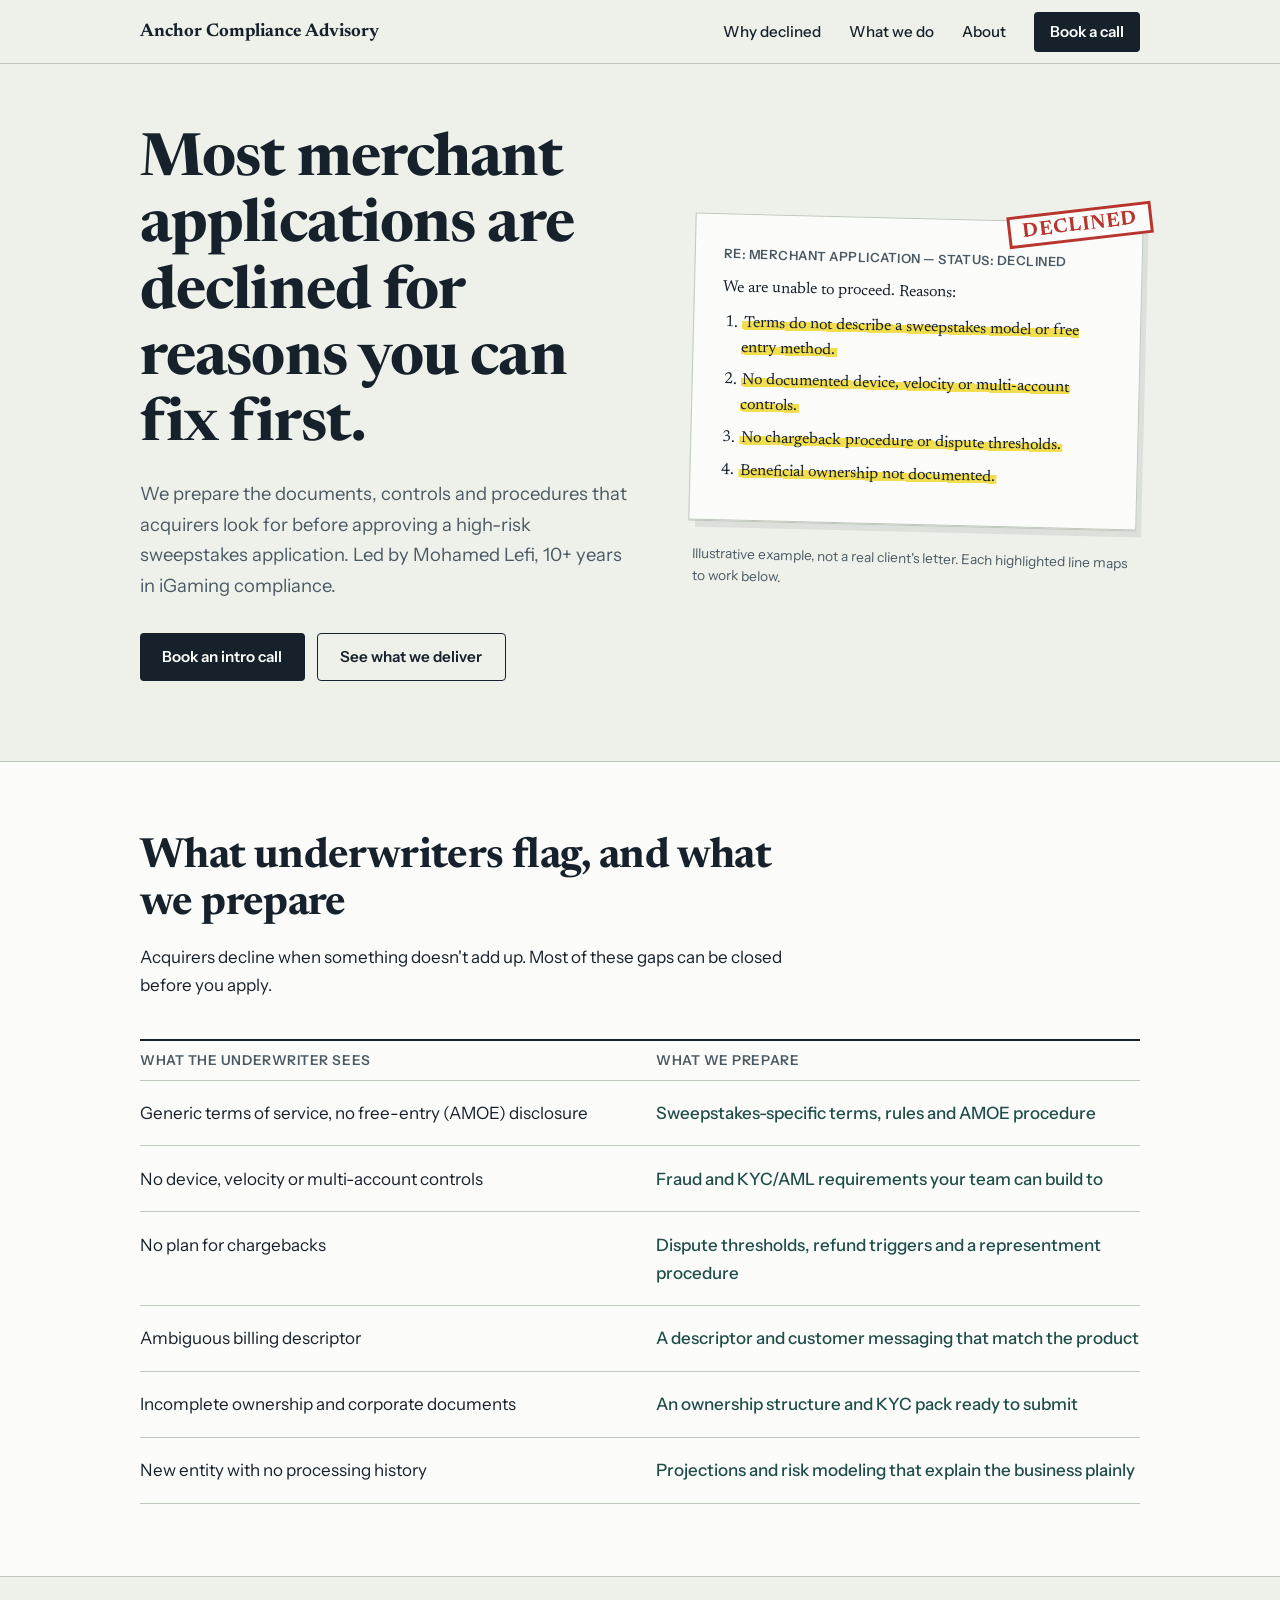
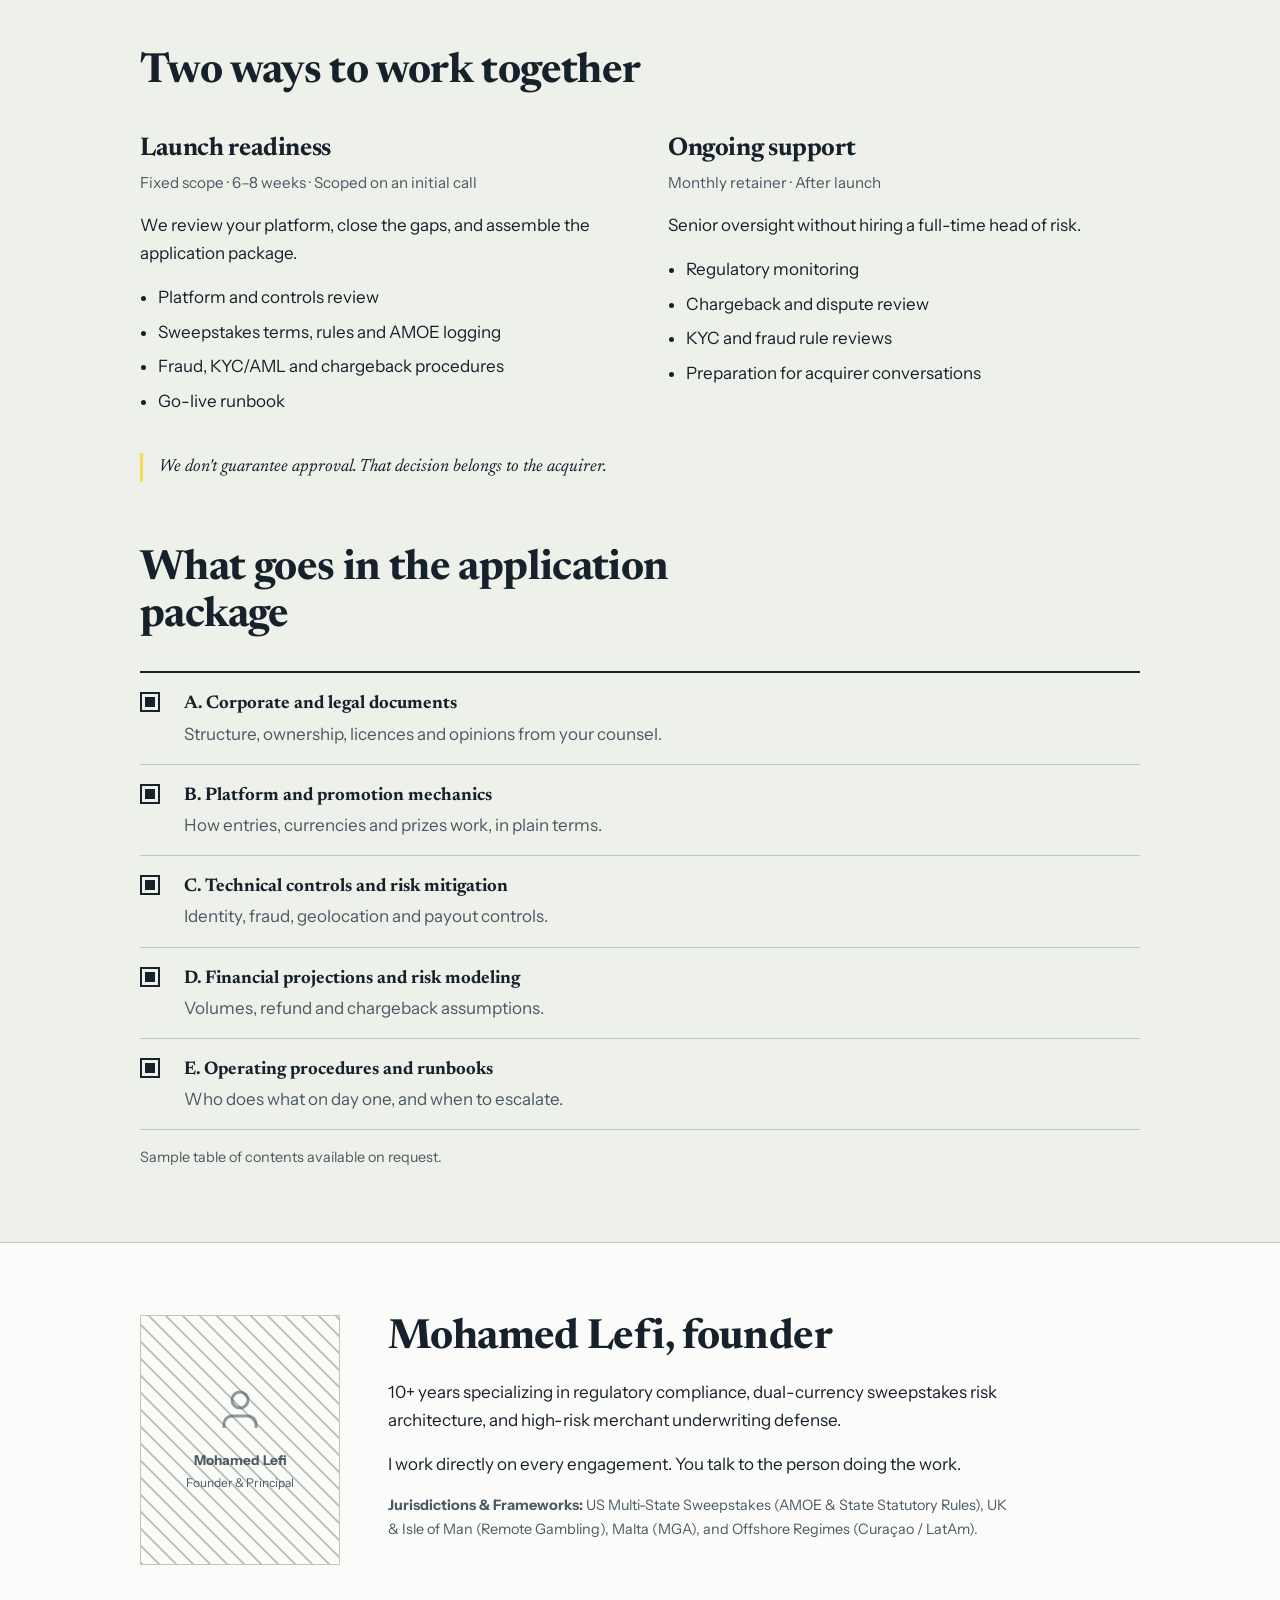
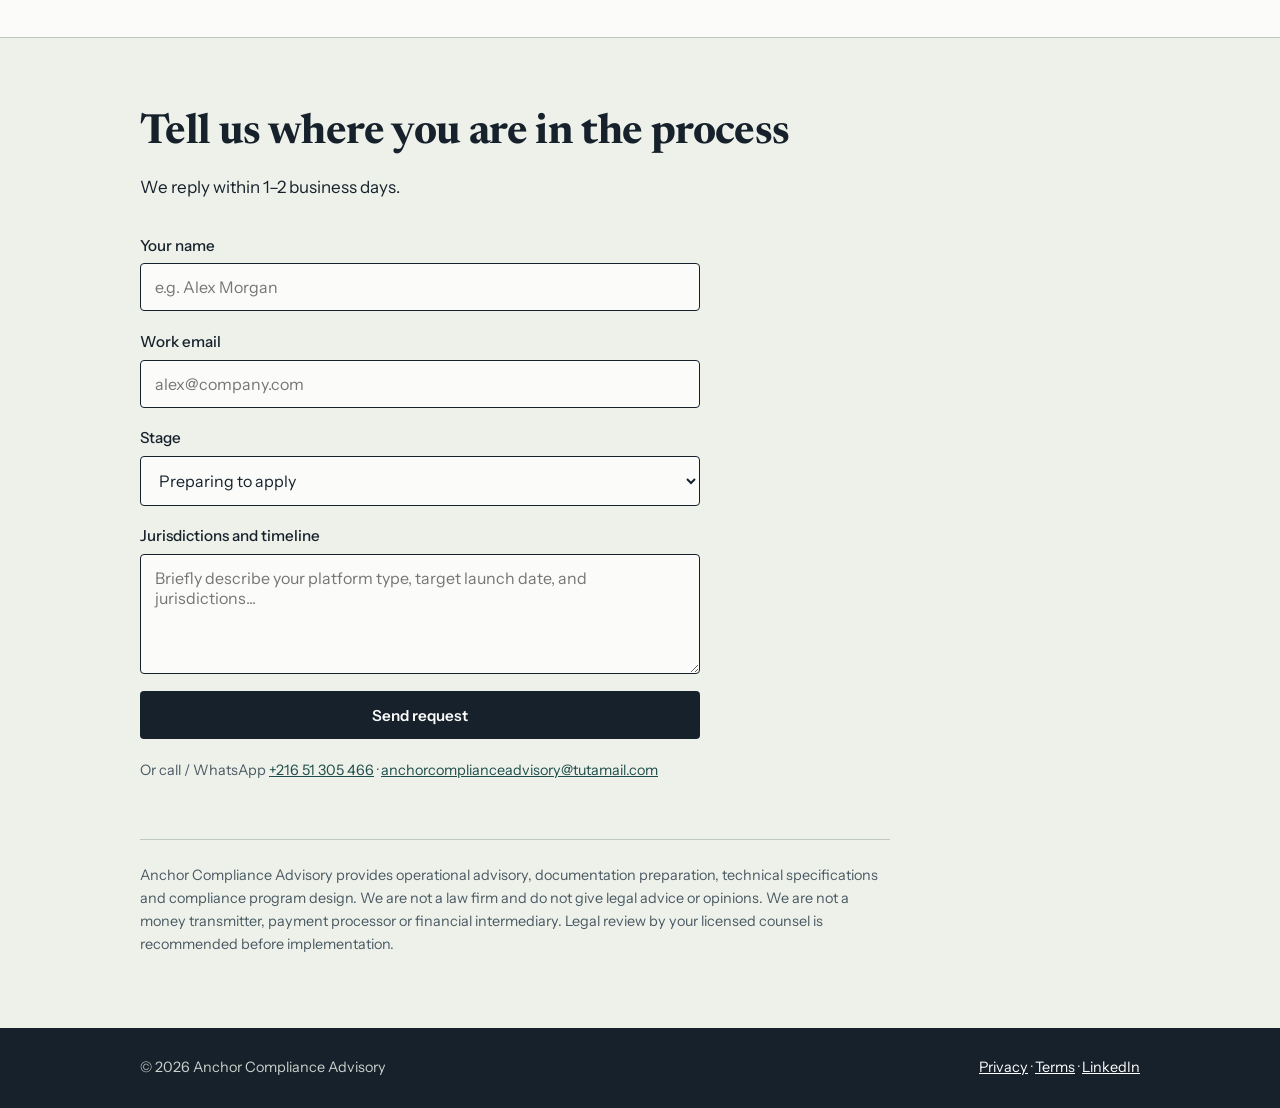
==== commit d7a1805e: "Complete editorial redesign: Newsreader serif typography, ledger paper aesthetic, decline letter her" ====
--- a/index.html
+++ b/index.html
@@ -2,23 +2,24 @@
 <html lang="en">
 <head>
   <meta charset="UTF-8">
-  <meta name="viewport" content="width=device-width, initial-scale=1.0">
-  <title>Anchor Compliance Advisory — Turnkey Launch Accelerator for iGaming & Sweepstakes Ventures</title>
-  <meta name="description" content="Anchor Compliance Advisory is the operational launch engine for sweepstakes and gaming ventures. Founded by Mohamed Lefi. From fraud stack to acquirer approval — we get you live and processing.">
+  <meta name="viewport" content="width=device-width, initial-scale=1">
+  <meta name="theme-color" content="#EDF1EA">
+  <title>Anchor Compliance Advisory — Merchant application readiness for sweepstakes platforms</title>
+  <meta name="description" content="We prepare the documents, controls and procedures acquirers ask for before approving a high-risk merchant application. Founded by Mohamed Lefi.">
   <meta name="robots" content="index, follow">
 
   <!-- Open Graph -->
-  <meta property="og:title" content="Anchor Compliance Advisory — Launch in 60 Days, Not 6 Months">
-  <meta property="og:description" content="The operational launch engine for sweepstakes and gaming ventures. Founded by Mohamed Lefi. Compliance, acquiring, fraud & KYC — wired and ready.">
+  <meta property="og:title" content="Anchor Compliance Advisory — Merchant application readiness for sweepstakes platforms">
+  <meta property="og:description" content="We prepare the documents, controls and procedures acquirers look for before approving a high-risk sweepstakes application. Led by Mohamed Lefi.">
   <meta property="og:type" content="website">
 
   <!-- Fonts -->
   <link rel="preconnect" href="https://fonts.googleapis.com">
   <link rel="preconnect" href="https://fonts.gstatic.com" crossorigin>
-  <link href="https://fonts.googleapis.com/css2?family=Inter:wght@400;500;600;700;800&family=Source+Serif+4:ital,wght@0,400;0,600;0,700;1,400&family=JetBrains+Mono:wght@400;500;600&display=swap" rel="stylesheet">
-
-  <!-- Styles -->
-  <link rel="stylesheet" href="assets/css/styles.css?v=6.0">
+  <link href="https://fonts.googleapis.com/css2?family=Instrument+Sans:wght@400;500;600&family=Newsreader:ital,opsz,wght@0,6..72,500;0,6..72,700;1,6..72,500&display=swap" rel="stylesheet">
+
+  <!-- Stylesheet -->
+  <link rel="stylesheet" href="assets/css/styles.css?v=7.0">
 
   <!-- Favicon -->
   <link rel="icon" href="assets/logo.svg" type="image/svg+xml">
@@ -26,998 +27,327 @@
 <body>
 
   <!-- ============================================================
-       HEADER / NAV
+       HEADER / NAVIGATION
        ============================================================ -->
-  <header class="site-header" id="site-header" role="banner">
-    <div class="container header-inner">
-      <a href="#" class="site-logo" aria-label="Anchor Compliance Advisory — Home">
-        <svg class="site-logo-mark" viewBox="0 0 48 48" width="36" height="36" fill="none" xmlns="http://www.w3.org/2000/svg" aria-hidden="true">
-          <rect width="48" height="48" rx="10" fill="#0F1923"/>
-          <path d="M24 9L36 33H30.2L27.7 28H20.3L17.8 33H12L24 9ZM24 17.5L21.6 23.5H26.4L24 17.5Z" fill="#FAF9F6"/>
-          <circle cx="24" cy="9" r="2.5" fill="#7A5C24" stroke="#FAF9F6" stroke-width="1.2"/>
-          <path d="M14 28.5C14 34.5 18.5 38.5 24 38.5C29.5 38.5 34 34.5 34 28.5" stroke="#7A5C24" stroke-width="2.5" stroke-linecap="round"/>
-          <path d="M11 27.5L14 28.5L15 25.5M37 27.5L34 28.5L33 25.5" stroke="#7A5C24" stroke-width="2" stroke-linecap="round" stroke-linejoin="round"/>
-        </svg>
-        <span class="site-logo-text">Anchor Compliance Advisory</span>
-      </a>
-
-      <button class="nav-toggle" id="nav-toggle" aria-label="Open navigation menu" aria-expanded="false" aria-controls="nav-menu">
-        <svg viewBox="0 0 24 24" fill="none" stroke="currentColor" stroke-width="2" stroke-linecap="round" stroke-linejoin="round" aria-hidden="true">
-          <line x1="3" y1="6" x2="21" y2="6"/>
-          <line x1="3" y1="12" x2="21" y2="12"/>
-          <line x1="3" y1="18" x2="21" y2="18"/>
-        </svg>
-      </button>
-
+  <header>
+    <div class="wrap">
+      <a class="brand" href="#top">Anchor Compliance Advisory</a>
       <nav aria-label="Primary navigation">
-        <ul class="nav-links" id="nav-menu" role="list">
-          <li><a href="#problem">The Problem</a></li>
-          <li><a href="#services">Services</a></li>
-          <li><a href="#underwriting">Acquiring</a></li>
-          <li><a href="#resources">Resources</a></li>
-          <li><a href="#about">About &amp; Founder</a></li>
-          <li><a href="#contact" class="btn btn-primary nav-cta">Get in Touch</a></li>
-        </ul>
+        <a href="#declines">Why declined</a>
+        <a href="#work">What we do</a>
+        <a href="#about">About</a>
+        <a class="btn" href="#contact">Book a call</a>
       </nav>
     </div>
   </header>
 
-
-  <main id="main-content">
-
-    <!-- ============================================================
-         HERO — Conversion-focused repositioning with Visual Architecture
-         ============================================================ -->
-    <section class="hero" id="hero">
-      <div class="hero-glow hero-glow--1" aria-hidden="true"></div>
-      <div class="hero-glow hero-glow--2" aria-hidden="true"></div>
-      <div class="container hero-container">
-        <div class="hero-content">
-          <span class="hero-badge">Operational Compliance Advisory</span>
-          <h1 class="hero-headline">
-            Launch Your Gaming Platform in 60 Days
-          </h1>
-          <p class="hero-subhead">
-            We build the operational groundwork — from risk architecture and KYC/AML workflows to payment underwriting documentation — helping sweepstakes and iGaming operators achieve live processing.
+  <main id="top">
+
+    <!-- ============================================================
+         HERO SECTION — The Merchant Decline Letter
+         ============================================================ -->
+    <section class="hero">
+      <div class="wrap">
+        <div>
+          <h1>Most merchant applications are declined for reasons you can fix first.</h1>
+          <p class="lede">
+            We prepare the documents, controls and procedures that acquirers look for before approving a high-risk sweepstakes application. Led by Mohamed Lefi, 10+ years in iGaming compliance.
           </p>
-          <div class="hero-actions">
-            <a href="#contact" class="btn btn-primary" id="hero-cta">
-              Request Advisory Consultation
-              <svg class="btn-icon" viewBox="0 0 24 24" fill="none" stroke="currentColor" stroke-width="2" stroke-linecap="round" stroke-linejoin="round" aria-hidden="true">
-                <line x1="5" y1="12" x2="19" y2="12"/>
-                <polyline points="12 5 19 12 12 19"/>
-              </svg>
-            </a>
-            <a href="#services" class="btn btn-secondary">Advisory Packages</a>
-          </div>
-
-          <div class="hero-trust-bullets">
-            <div class="hero-trust-item">
-              <svg viewBox="0 0 20 20" fill="currentColor" aria-hidden="true"><path fill-rule="evenodd" d="M16.707 5.293a1 1 0 010 1.414l-8 8a1 1 0 01-1.414 0l-4-4a1 1 0 011.414-1.414L8 12.586l7.293-7.293a1 1 0 011.414 0z" clip-rule="evenodd"/></svg>
-              <span>Underwriting Readiness Package</span>
-            </div>
-            <div class="hero-trust-item">
-              <svg viewBox="0 0 20 20" fill="currentColor" aria-hidden="true"><path fill-rule="evenodd" d="M16.707 5.293a1 1 0 010 1.414l-8 8a1 1 0 01-1.414 0l-4-4a1 1 0 011.414-1.414L8 12.586l7.293-7.293a1 1 0 011.414 0z" clip-rule="evenodd"/></svg>
-              <span>Vendor-Agnostic RegTech Architecture</span>
-            </div>
-            <div class="hero-trust-item">
-              <svg viewBox="0 0 20 20" fill="currentColor" aria-hidden="true"><path fill-rule="evenodd" d="M16.707 5.293a1 1 0 010 1.414l-8 8a1 1 0 01-1.414 0l-4-4a1 1 0 011.414-1.414L8 12.586l7.293-7.293a1 1 0 011.414 0z" clip-rule="evenodd"/></svg>
-              <span>Direct Founder Engagement</span>
-            </div>
-          </div>
-        </div>
-
-        <!-- Hero Visual: 60-Day Sprint Roadmap -->
-        <div class="hero-visual" aria-hidden="true">
-          <div class="hero-card">
-            <div class="hero-card-header">
-              <div class="hero-card-title">
-                <span class="pulse-dot"></span>
-                <strong>60-Day Launch Roadmap</strong>
-              </div>
-              <span class="hero-card-badge">4-Phase Pipeline</span>
-            </div>
-
-            <div class="sprint-pipeline">
-              <div class="sprint-node is-complete">
-                <div class="node-marker">Phase 1</div>
-                <div class="node-info">
-                  <span class="node-label">Weeks 1–2</span>
-                  <strong>Architecture Audit &amp; Gap Analysis</strong>
-                </div>
-                <span class="node-status">Scoped</span>
-              </div>
-
-              <div class="sprint-node is-complete">
-                <div class="node-marker">Phase 2</div>
-                <div class="node-info">
-                  <span class="node-label">Weeks 3–4</span>
-                  <strong>KYC, Fraud &amp; Geofencing Stack</strong>
-                </div>
-                <span class="node-status">Specified</span>
-              </div>
-
-              <div class="sprint-node is-active">
-                <div class="node-marker">Phase 3</div>
-                <div class="node-info">
-                  <span class="node-label">Weeks 5–6</span>
-                  <strong>Underwriting Dossier Preparation</strong>
-                </div>
-                <span class="node-status">Compiled</span>
-              </div>
-
-              <div class="sprint-node">
-                <div class="node-marker">Phase 4</div>
-                <div class="node-info">
-                  <span class="node-label">Weeks 7–8</span>
-                  <strong>Acquirer Submission &amp; Go-Live Runbook</strong>
-                </div>
-                <span class="node-status">Go-Live</span>
-              </div>
-            </div>
-
-            <div class="hero-card-footer">
-              <div class="footer-metric">
-                <span class="metric-val">60 Days</span>
-                <span class="metric-lbl">Target Timeline</span>
-              </div>
-              <div class="footer-metric">
-                <span class="metric-val">4 Phases</span>
-                <span class="metric-lbl">Structured Scope</span>
-              </div>
-              <div class="footer-metric">
-                <span class="metric-val">Direct</span>
-                <span class="metric-lbl">Founder Advisory</span>
-              </div>
-            </div>
-          </div>
-        </div>
-      </div>
-    </section>
-
-
-    <!-- ============================================================
-         TRUST / STATS BAR — Grounded Factual Summary
-         ============================================================ -->
-    <section class="stats-bar" aria-label="Key advisory specifications">
-      <div class="container">
-        <div class="stats-bar-inner">
-          <div class="stat-item">
-            <span class="stat-number">60</span>
-            <span class="stat-unit">Days</span>
-            <span class="stat-label">Target Launch Roadmap</span>
-          </div>
-          <div class="stat-divider" aria-hidden="true"></div>
-          <div class="stat-item">
-            <span class="stat-number">4</span>
-            <span class="stat-unit">Phases</span>
-            <span class="stat-label">Structured Pipeline</span>
-          </div>
-          <div class="stat-divider" aria-hidden="true"></div>
-          <div class="stat-item">
-            <span class="stat-number">25+</span>
-            <span class="stat-unit">Docs</span>
-            <span class="stat-label">Underwriting Package</span>
-          </div>
-          <div class="stat-divider" aria-hidden="true"></div>
-          <div class="stat-item">
-            <span class="stat-number">100%</span>
-            <span class="stat-unit">Agnostic</span>
-            <span class="stat-label">Vendor Technical Specs</span>
-          </div>
-        </div>
-      </div>
-    </section>
-
-
-    <!-- ============================================================
-         PROBLEM STATEMENT — Operational Execution Bottlenecks
-         ============================================================ -->
-    <section class="problem" id="problem">
-      <div class="container">
-        <div class="problem-header">
-          <span class="section-label">Operational Gap</span>
-          <h2 class="section-heading">Bridging the gap between legal theory and processing approval</h2>
-        </div>
-
-        <div class="problem-grid">
-          <div class="problem-timeline">
-            <div class="timeline-step timeline-step--phase1">
-              <span class="timeline-month">Bottleneck 1</span>
-              <span class="timeline-event">Generic policy templates that lack operational rules for engineering teams</span>
-            </div>
-            <div class="timeline-step timeline-step--phase2">
-              <span class="timeline-month">Bottleneck 2</span>
-              <span class="timeline-event">KYC and geofencing systems configured without acquirer risk alignment</span>
-            </div>
-            <div class="timeline-step timeline-step--phase3">
-              <span class="timeline-month">Bottleneck 3</span>
-              <span class="timeline-event">Merchant underwriting applications submitted without complete risk documentation</span>
-            </div>
-            <div class="timeline-step timeline-step--phase4">
-              <span class="timeline-month">Bottleneck 4</span>
-              <span class="timeline-event">Avoidable payment declines and reserve holds due to missing operational SOPs</span>
-            </div>
-          </div>
-
-          <div class="problem-solution">
-            <div class="solution-card">
-              <h3>The Advisory Focus</h3>
-              <p>We focus directly on operational readiness. Rather than delivering standalone policy binders, we prepare complete technical specifications, fraud configuration requirements, and underwriter-ready documentation packages.</p>
-              <ul class="solution-list">
-                <li>Complete technical &amp; workflow integration specifications</li>
-                <li>Acquirer-ready risk documentation packages</li>
-                <li>Direct founder-led advisory throughout execution</li>
-              </ul>
-            </div>
-          </div>
-        </div>
-      </div>
-    </section>
-
-
-    <!-- ============================================================
-         SERVICES — Tiered Product Catalog
-         ============================================================ -->
-    <section class="services" id="services">
-      <div class="container">
-        <div class="services-header">
-          <span class="section-label">Service Packages</span>
-          <h2 class="section-heading">From concept to processing. Choose your launch path.</h2>
-          <p class="section-subtext">
-            Structured engagement tiers designed for every stage — from Day 0 launch sprint to ongoing fractional compliance leadership.
+          <div class="actions">
+            <a class="btn" href="#contact">Book an intro call</a>
+            <a class="btn ghost" href="#work">See what we deliver</a>
+          </div>
+        </div>
+
+        <div>
+          <!-- Illustrative Merchant Decline Letter Card -->
+          <div class="letter" role="img" aria-label="Illustrative merchant decline letter with four reasons highlighted">
+            <span class="stamp">DECLINED</span>
+            <div class="re">Re: Merchant application — Status: declined</div>
+            We are unable to proceed. Reasons:
+            <ol>
+              <li><mark>Terms do not describe a sweepstakes model or free entry method.</mark></li>
+              <li><mark>No documented device, velocity or multi-account controls.</mark></li>
+              <li><mark>No chargeback procedure or dispute thresholds.</mark></li>
+              <li><mark>Beneficial ownership not documented.</mark></li>
+            </ol>
+          </div>
+          <p class="caption">Illustrative example, not a real client's letter. Each highlighted line maps to work below.</p>
+        </div>
+      </div>
+    </section>
+
+
+    <!-- ============================================================
+         DECLINE CAUSES TABLE
+         ============================================================ -->
+    <section id="declines" class="paper">
+      <div class="wrap">
+        <h2>What underwriters flag, and what we prepare</h2>
+        <p>Acquirers decline when something doesn't add up. Most of these gaps can be closed before you apply.</p>
+
+        <div class="causes">
+          <div class="row head">
+            <span>What the underwriter sees</span>
+            <span>What we prepare</span>
+          </div>
+          <div class="row">
+            <p>Generic terms of service, no free-entry (AMOE) disclosure</p>
+            <p class="fix">Sweepstakes-specific terms, rules and AMOE procedure</p>
+          </div>
+          <div class="row">
+            <p>No device, velocity or multi-account controls</p>
+            <p class="fix">Fraud and KYC/AML requirements your team can build to</p>
+          </div>
+          <div class="row">
+            <p>No plan for chargebacks</p>
+            <p class="fix">Dispute thresholds, refund triggers and a representment procedure</p>
+          </div>
+          <div class="row">
+            <p>Ambiguous billing descriptor</p>
+            <p class="fix">A descriptor and customer messaging that match the product</p>
+          </div>
+          <div class="row">
+            <p>Incomplete ownership and corporate documents</p>
+            <p class="fix">An ownership structure and KYC pack ready to submit</p>
+          </div>
+          <div class="row">
+            <p>New entity with no processing history</p>
+            <p class="fix">Projections and risk modeling that explain the business plainly</p>
+          </div>
+        </div>
+      </div>
+    </section>
+
+
+    <!-- ============================================================
+         TWO WAYS TO WORK + APPLICATION PACKAGE CHECKLIST
+         ============================================================ -->
+    <section id="work">
+      <div class="wrap">
+        <h2>Two ways to work together</h2>
+        <div class="two">
+          <div>
+            <h3>Launch readiness</h3>
+            <p class="meta">Fixed scope &middot; 6–8 weeks &middot; Scoped on an initial call</p>
+            <p>We review your platform, close the gaps, and assemble the application package.</p>
+            <ul>
+              <li>Platform and controls review</li>
+              <li>Sweepstakes terms, rules and AMOE logging</li>
+              <li>Fraud, KYC/AML and chargeback procedures</li>
+              <li>Go-live runbook</li>
+            </ul>
+          </div>
+          <div>
+            <h3>Ongoing support</h3>
+            <p class="meta">Monthly retainer &middot; After launch</p>
+            <p>Senior oversight without hiring a full-time head of risk.</p>
+            <ul>
+              <li>Regulatory monitoring</li>
+              <li>Chargeback and dispute review</li>
+              <li>KYC and fraud rule reviews</li>
+              <li>Preparation for acquirer conversations</li>
+            </ul>
+          </div>
+        </div>
+        <p class="note">We don't guarantee approval. That decision belongs to the acquirer.</p>
+
+        <h2 style="margin-top: 4rem;">What goes in the application package</h2>
+        <ul class="checks">
+          <li>
+            <div>
+              <b>A. Corporate and legal documents</b>
+              <span>Structure, ownership, licences and opinions from your counsel.</span>
+            </div>
+          </li>
+          <li>
+            <div>
+              <b>B. Platform and promotion mechanics</b>
+              <span>How entries, currencies and prizes work, in plain terms.</span>
+            </div>
+          </li>
+          <li>
+            <div>
+              <b>C. Technical controls and risk mitigation</b>
+              <span>Identity, fraud, geolocation and payout controls.</span>
+            </div>
+          </li>
+          <li>
+            <div>
+              <b>D. Financial projections and risk modeling</b>
+              <span>Volumes, refund and chargeback assumptions.</span>
+            </div>
+          </li>
+          <li>
+            <div>
+              <b>E. Operating procedures and runbooks</b>
+              <span>Who does what on day one, and when to escalate.</span>
+            </div>
+          </li>
+        </ul>
+        <p class="small" style="margin-top: 1rem;">Sample table of contents available on request.</p>
+      </div>
+    </section>
+
+
+    <!-- ============================================================
+         ABOUT & FOUNDER CREDIBILITY
+         ============================================================ -->
+    <section id="about" class="paper">
+      <div class="wrap about">
+        <div class="photo" aria-hidden="true">
+          <div>
+            <svg viewBox="0 0 24 24" width="48" height="48" fill="none" stroke="currentColor" stroke-width="1.5" style="margin-bottom: 0.5rem; opacity: 0.6;"><path d="M20 21v-2a4 4 0 0 0-4-4H8a4 4 0 0 0-4 4v2"/><circle cx="12" cy="7" r="4"/></svg>
+            <br>
+            <strong>Mohamed Lefi</strong>
+            <br>
+            <span style="font-size: 0.75rem;">Founder &amp; Principal</span>
+          </div>
+        </div>
+        <div>
+          <h2>Mohamed Lefi, founder</h2>
+          <p>
+            10+ years specializing in regulatory compliance, dual-currency sweepstakes risk architecture, and high-risk merchant underwriting defense.
           </p>
-        </div>
-
-        <div class="tiers-grid">
-
-          <!-- Tier 1: Launch Readiness Sprint -->
-          <article class="tier-card tier-card--featured" id="tier-launch-sprint">
-            <div class="tier-header">
-              <span class="tier-label">Tier 1</span>
-              <h3 class="tier-name">Launch Readiness Sprint</h3>
-              <p class="tier-tagline">Day 0 to Live Processing in 60 Days</p>
-            </div>
-            <div class="tier-body">
-              <p class="tier-desc">The complete operational buildout — from platform risk assessment to acquirer-ready documentation package. Every specification, policy, and SOP required for launch.</p>
-              <ul class="tier-deliverables">
-                <li>
-                  <svg class="check-icon" viewBox="0 0 24 24" aria-hidden="true"><polyline points="20 6 9 17 4 12"/></svg>
-                  Platform architecture audit &amp; gap analysis
-                </li>
-                <li>
-                  <svg class="check-icon" viewBox="0 0 24 24" aria-hidden="true"><polyline points="20 6 9 17 4 12"/></svg>
-                  Sweepstakes &amp; gaming Terms of Service &amp; Rules
-                </li>
-                <li>
-                  <svg class="check-icon" viewBox="0 0 24 24" aria-hidden="true"><polyline points="20 6 9 17 4 12"/></svg>
-                  AMOE procedure &amp; logging specification
-                </li>
-                <li>
-                  <svg class="check-icon" viewBox="0 0 24 24" aria-hidden="true"><polyline points="20 6 9 17 4 12"/></svg>
-                  Fraud &amp; KYC/AML technical requirements
-                </li>
-                <li>
-                  <svg class="check-icon" viewBox="0 0 24 24" aria-hidden="true"><polyline points="20 6 9 17 4 12"/></svg>
-                  Chargeback management &amp; dispute mitigation SOP
-                </li>
-                <li>
-                  <svg class="check-icon" viewBox="0 0 24 24" aria-hidden="true"><polyline points="20 6 9 17 4 12"/></svg>
-                  Complete Underwriting Readiness Dossier Package
-                </li>
-                <li>
-                  <svg class="check-icon" viewBox="0 0 24 24" aria-hidden="true"><polyline points="20 6 9 17 4 12"/></svg>
-                  Pre-launch validation &amp; operational runbook
-                </li>
-              </ul>
-              <div class="tier-phases">
-                <span class="phase-item"><strong>4 phases</strong> over 60 days (8 weeks) &middot; Structured Scope</span>
-              </div>
-            </div>
-            <div class="tier-footer">
-              <a href="mailto:anchorcomplianceadvisory@tutamail.com?subject=Inquiry%3A%20Launch%20Readiness%20Sprint&body=Hello%20Mohamed%20Lefi%2C%0A%0AI%20am%20interested%20in%20the%20Launch%20Readiness%20Sprint%20package.%0A%0ACompany%20Name%3A%20%0APlatform%20Type%3A%20%5BSweepstakes%20%2F%20Casino%20%2F%20Other%5D%0ATarget%20Jurisdictions%3A%20%0ACurrent%20Stage%3A%20%5BPre-launch%20%2F%20Seeking%20Acquirer%20%2F%20Live%5D%0AEstimated%20Launch%20Timeline%3A%20%0A%0ABest%20regards" class="btn btn-primary tier-cta">Request Launch Sprint</a>
-            </div>
-          </article>
-
-          <!-- Tier 2: Fractional Head of Risk -->
-          <article class="tier-card" id="tier-retainer">
-            <div class="tier-header">
-              <span class="tier-label">Tier 2</span>
-              <h3 class="tier-name">Fractional Head of Risk</h3>
-              <p class="tier-tagline">Ongoing Post-Launch Retainer</p>
-            </div>
-            <div class="tier-body">
-              <p class="tier-desc">Dedicated senior compliance oversight without full-time executive overhead. Continuous regulatory monitoring, dispute mitigation, and acquirer risk review.</p>
-              <ul class="tier-deliverables">
-                <li>
-                  <svg class="check-icon" viewBox="0 0 24 24" aria-hidden="true"><polyline points="20 6 9 17 4 12"/></svg>
-                  Continuous state &amp; international regulatory monitoring
-                </li>
-                <li>
-                  <svg class="check-icon" viewBox="0 0 24 24" aria-hidden="true"><polyline points="20 6 9 17 4 12"/></svg>
-                  Dispute &amp; chargeback mitigation oversight
-                </li>
-                <li>
-                  <svg class="check-icon" viewBox="0 0 24 24" aria-hidden="true"><polyline points="20 6 9 17 4 12"/></svg>
-                  Periodic KYC/AML program &amp; fraud rule audits
-                </li>
-                <li>
-                  <svg class="check-icon" viewBox="0 0 24 24" aria-hidden="true"><polyline points="20 6 9 17 4 12"/></svg>
-                  Acquirer &amp; payment partner risk communication
-                </li>
-                <li>
-                  <svg class="check-icon" viewBox="0 0 24 24" aria-hidden="true"><polyline points="20 6 9 17 4 12"/></svg>
-                  Policy &amp; SOP adjustments as regulations evolve
-                </li>
-                <li>
-                  <svg class="check-icon" viewBox="0 0 24 24" aria-hidden="true"><polyline points="20 6 9 17 4 12"/></svg>
-                  Direct principal escalation channel
-                </li>
-              </ul>
-            </div>
-            <div class="tier-footer">
-              <a href="mailto:anchorcomplianceadvisory@tutamail.com?subject=Inquiry%3A%20Fractional%20Head%20of%20Risk%20Retainer&body=Hello%20Mohamed%20Lefi%2C%0A%0AI%20am%20interested%20in%20the%20Fractional%20Head%20of%20Risk%20retainer.%0A%0ACompany%20Name%3A%20%0APlatform%20Status%3A%20%5BPre-launch%20%2F%20Live%20%2F%20Scaling%5D%0ACurrent%20Processing%20Volume%3A%20%0AActive%20Jurisdictions%3A%20%0A%0ABest%20regards" class="btn btn-secondary tier-cta">Discuss Retainer</a>
-            </div>
-          </article>
-
-          <!-- Tier 3: Targeted Audits & Advisory -->
-          <article class="tier-card" id="tier-performance">
-            <div class="tier-header">
-              <span class="tier-label">Tier 3</span>
-              <h3 class="tier-name">Targeted Risk &amp; Architecture Audit</h3>
-              <p class="tier-tagline">Single Project Scope</p>
-            </div>
-            <div class="tier-body">
-              <p class="tier-desc">Focused assessment for established operators or pre-launch ventures seeking specific review of technical controls, KYC stacks, or payment dossiers.</p>
-              <ul class="tier-deliverables">
-                <li>
-                  <svg class="check-icon" viewBox="0 0 24 24" aria-hidden="true"><polyline points="20 6 9 17 4 12"/></svg>
-                  Pre-underwriting application risk review
-                </li>
-                <li>
-                  <svg class="check-icon" viewBox="0 0 24 24" aria-hidden="true"><polyline points="20 6 9 17 4 12"/></svg>
-                  KYC / AML &amp; Geofencing stack technical audit
-                </li>
-                <li>
-                  <svg class="check-icon" viewBox="0 0 24 24" aria-hidden="true"><polyline points="20 6 9 17 4 12"/></svg>
-                  AMOE mechanics &amp; promotional rules review
-                </li>
-                <li>
-                  <svg class="check-icon" viewBox="0 0 24 24" aria-hidden="true"><polyline points="20 6 9 17 4 12"/></svg>
-                  Detailed gap analysis report &amp; remediation roadmap
-                </li>
-              </ul>
-            </div>
-            <div class="tier-footer">
-              <a href="mailto:anchorcomplianceadvisory@tutamail.com?subject=Inquiry%3A%20Targeted%20Audit%20Scope&body=Hello%20Mohamed%20Lefi%2C%0A%0AI%20am%20interested%20in%20a%20Targeted%20Risk%20%26%20Architecture%20Audit.%0A%0ACompany%20Name%3A%20%0ABest%20regards" class="btn btn-secondary tier-cta">Request Audit Scope</a>
-            </div>
-          </article>
-
-        </div>
-      </div>
-    </section>
-
-
-    <!-- ============================================================
-         UNDERWRITING READINESS — Signature Package
-         ============================================================ -->
-    <section class="underwriting" id="underwriting">
-      <div class="container">
-        <div class="underwriting-header">
-          <span class="section-label">Acquirer Readiness</span>
-          <h2 class="section-heading">Preparing your platform for payment underwriting approval</h2>
-          <p class="section-subtext">
-            First-time gaming and sweepstakes merchant applications frequently face rejection or delay when risk documentation fails to meet acquirer and processor standards.
+          <p>
+            I work directly on every engagement. You talk to the person doing the work.
           </p>
-        </div>
-
-        <div class="killers-grid">
-          <h3 class="killers-heading">Key Payment Underwriting Requirements We Address</h3>
-          <div class="killer-items">
-            <div class="killer-item">
-              <div class="killer-content">
-                <strong>Legal Exemption Alignment</strong>
-                <p>Ensuring statutory sweepstakes or gaming exemption parameters are clearly documented for underwriters.</p>
-              </div>
-            </div>
-            <div class="killer-item">
-              <div class="killer-content">
-                <strong>Compliant Terms &amp; Rules</strong>
-                <p>Tailored Terms of Service, Official Sweepstakes Rules, and clear AMOE disclosures.</p>
-              </div>
-            </div>
-            <div class="killer-item">
-              <div class="killer-content">
-                <strong>Promotional Mechanics Distinction</strong>
-                <p>Documenting dual-currency sweepstakes mechanics with complete transparency for risk assessors.</p>
-              </div>
-            </div>
-            <div class="killer-item">
-              <div class="killer-content">
-                <strong>Technical Risk Controls</strong>
-                <p>Documented device fingerprinting, velocity controls, and multi-account prevention systems.</p>
-              </div>
-            </div>
-            <div class="killer-item">
-              <div class="killer-content">
-                <strong>Dispute &amp; Chargeback SOPs</strong>
-                <p>Established chargeback mitigation thresholds, refund triggers, and dispute representment workflows.</p>
-              </div>
-            </div>
-            <div class="killer-item">
-              <div class="killer-content">
-                <strong>Billing Descriptor Alignment</strong>
-                <p>Clear billing descriptor conventions to prevent customer confusion and bank inquiries.</p>
-              </div>
-            </div>
-            <div class="killer-item">
-              <div class="killer-content">
-                <strong>Merchant Risk Profiling</strong>
-                <p>Structuring corporate operational history and risk profiles to support fair reserve terms.</p>
-              </div>
-            </div>
-            <div class="killer-item">
-              <div class="killer-content">
-                <strong>Complete Corporate Dossier</strong>
-                <p>Verified ultimate beneficial ownership (UBO) structures, KYC compliance, and banking substance documentation.</p>
-              </div>
-            </div>
-          </div>
-        </div>
-
-        <div class="dossier-section">
-          <div class="dossier-card">
-            <div class="dossier-icon" aria-hidden="true">
-              <svg viewBox="0 0 24 24" fill="none" stroke="currentColor" stroke-width="1.5" stroke-linecap="round" stroke-linejoin="round"><path d="M14 2H6a2 2 0 0 0-2 2v16a2 2 0 0 0 2 2h12a2 2 0 0 0 2-2V8z"/><polyline points="14 2 14 8 20 8"/><line x1="16" y1="13" x2="8" y2="13"/><line x1="16" y1="17" x2="8" y2="17"/></svg>
-            </div>
-            <h3>The Underwriting Readiness Dossier</h3>
-            <p>Anchor's signature deliverable — the comprehensive 25+ document package that transforms a raw application into an underwriter-ready submission.</p>
-            <div class="dossier-sections">
-              <div class="dossier-section-item">
-                <span class="dossier-letter">A</span>
-                <span>Corporate &amp; Legal Foundation</span>
-              </div>
-              <div class="dossier-section-item">
-                <span class="dossier-letter">B</span>
-                <span>Platform &amp; Promotional Mechanics</span>
-              </div>
-              <div class="dossier-section-item">
-                <span class="dossier-letter">C</span>
-                <span>Technical Controls &amp; Risk Mitigation</span>
-              </div>
-              <div class="dossier-section-item">
-                <span class="dossier-letter">D</span>
-                <span>Financial Projections &amp; Risk Modeling</span>
-              </div>
-              <div class="dossier-section-item">
-                <span class="dossier-letter">E</span>
-                <span>Operational Readiness &amp; Runbooks</span>
-              </div>
-            </div>
-          </div>
-        </div>
-      </div>
-    </section>
-
-
-    <!-- ============================================================
-         TECH STACK OVERVIEW — Integration Architecture
-         ============================================================ -->
-    <section class="tech-stack" id="tech-stack">
-      <div class="container">
-        <div class="tech-header">
-          <span class="section-label">Integration Architecture</span>
-          <h2 class="section-heading">Vendor-Agnostic RegTech Architecture</h2>
-          <p class="section-subtext">We define technical capability requirements and interface specifications for your engineering team, keeping your stack modular and vendor-agnostic.</p>
-        </div>
-
-        <div class="tech-layers">
-          <div class="tech-layer">
-            <div class="layer-marker">
-              <span class="layer-number">01</span>
-            </div>
-            <div class="layer-content">
-              <h4>Player Gateway &amp; Cashier</h4>
-              <p>Registration Interface &middot; Dual-Currency Cashier Mechanics &middot; AMOE Entry Flow</p>
-            </div>
-          </div>
-          <div class="tech-connector" aria-hidden="true"></div>
-          <div class="tech-layer">
-            <div class="layer-marker">
-              <span class="layer-number">02</span>
-            </div>
-            <div class="layer-content">
-              <h4>Core Platform (PAM)</h4>
-              <p>Player Account Management &middot; Virtual Currency Ledger &middot; Sweepstakes Credit Engine</p>
-            </div>
-          </div>
-          <div class="tech-connector" aria-hidden="true"></div>
-          <div class="tech-layer">
-            <div class="layer-marker">
-              <span class="layer-number">03</span>
-            </div>
-            <div class="layer-content">
-              <h4>Identity &amp; Verification</h4>
-              <p>Device Fingerprinting &middot; Automated KYC / Identity Verification &middot; Geofencing Telemetry</p>
-            </div>
-          </div>
-          <div class="tech-connector" aria-hidden="true"></div>
-          <div class="tech-layer">
-            <div class="layer-marker">
-              <span class="layer-number">04</span>
-            </div>
-            <div class="layer-content">
-              <h4>Payment &amp; Acquiring</h4>
-              <p>High-Risk Gateway Routing &middot; Payout Integration Rails &middot; Transaction Monitoring</p>
-            </div>
-          </div>
-          <div class="tech-connector" aria-hidden="true"></div>
-          <div class="tech-layer">
-            <div class="layer-marker">
-              <span class="layer-number">05</span>
-            </div>
-            <div class="layer-content">
-              <h4>Risk Oversight &amp; Compliance</h4>
-              <p>Dispute Management Desk &middot; Operational Reporting &middot; Regulatory Audit Logging</p>
-            </div>
-          </div>
-        </div>
-      </div>
-    </section>
-
-
-    <!-- ============================================================
-         RESOURCES & FRAMEWORKS
-         ============================================================ -->
-    <section class="resources" id="resources">
-      <div class="container">
-        <div class="resources-header">
-          <span class="section-label">Advisory Deliverables</span>
-          <h2 class="section-heading">Structured frameworks for platform readiness</h2>
-          <p class="section-subtext">
-            Technical specifications, risk documentation, and operational blueprints tailored to your platform architecture.
+          <p class="small">
+            <strong>Jurisdictions &amp; Frameworks:</strong> US Multi-State Sweepstakes (AMOE &amp; State Statutory Rules), UK &amp; Isle of Man (Remote Gambling), Malta (MGA), and Offshore Regimes (Curaçao / LatAm).
           </p>
         </div>
-
-        <div class="resources-grid">
-          <article class="resource-card">
-            <div class="resource-icon" aria-hidden="true">
-              <svg viewBox="0 0 24 24" fill="none" stroke="currentColor" stroke-width="1.5" stroke-linecap="round" stroke-linejoin="round"><polyline points="9 11 12 14 22 4"/><path d="M21 12v7a2 2 0 0 1-2 2H5a2 2 0 0 1-2-2V5a2 2 0 0 1 2-2h11"/></svg>
-            </div>
-            <span class="resource-format">Advisory Assessment</span>
-            <h3>Launch Readiness Assessment</h3>
-            <p>Comprehensive evaluation of your platform's regulatory compliance, AMOE mechanics, and payment risk profile before submitting to underwriters.</p>
-            <a href="#contact" class="resource-cta">Request Assessment &rarr;</a>
-          </article>
-
-          <article class="resource-card">
-            <div class="resource-icon" aria-hidden="true">
-              <svg viewBox="0 0 24 24" fill="none" stroke="currentColor" stroke-width="1.5" stroke-linecap="round" stroke-linejoin="round"><path d="M14 2H6a2 2 0 0 0-2 2v16a2 2 0 0 0 2 2h12a2 2 0 0 0 2-2V8z"/><polyline points="14 2 14 8 20 8"/><line x1="16" y1="13" x2="8" y2="13"/><line x1="16" y1="17" x2="8" y2="17"/></svg>
-            </div>
-            <span class="resource-format">Documentation Package</span>
-            <h3>Underwriting Readiness Package</h3>
-            <p>Complete 25+ document submission package compiled specifically for acquiring bank risk managers and payment processors.</p>
-            <a href="#contact" class="resource-cta">Inquire About Package &rarr;</a>
-          </article>
-
-          <article class="resource-card">
-            <div class="resource-icon" aria-hidden="true">
-              <svg viewBox="0 0 24 24" fill="none" stroke="currentColor" stroke-width="1.5" stroke-linecap="round" stroke-linejoin="round"><rect x="4" y="4" width="16" height="16" rx="2" ry="2"/><rect x="9" y="9" width="6" height="6"/><line x1="9" y1="1" x2="9" y2="4"/><line x1="15" y1="1" x2="15" y2="4"/><line x1="9" y1="20" x2="9" y2="23"/><line x1="15" y1="1" x2="15" y2="4"/></svg>
-            </div>
-            <span class="resource-format">Technical Architecture Spec</span>
-            <h3>Fraud &amp; KYC Architecture Blueprint</h3>
-            <p>Engineering integration specifications for identity verification, geofencing telemetry, and anti-fraud controls.</p>
-            <a href="#contact" class="resource-cta">Request Architecture Specs &rarr;</a>
-          </article>
-        </div>
-      </div>
-    </section>
-
-
-    <!-- ============================================================
-         ABOUT & FOUNDER CREDIBILITY
-         ============================================================ -->
-    <section class="about" id="about">
-      <div class="container">
-        <div class="about-grid">
-          <div class="about-text">
-            <span class="section-label">About the Advisory</span>
-            <h2 class="section-heading">Specialized Regulatory &amp; Operational Risk Advisory</h2>
-            <p>
-              Anchor Compliance Advisory bridges the gap between legal regulatory requirements and operational platform execution. We work directly with gaming founders, operators, and platform developers to establish complete compliance infrastructure.
-            </p>
-            <p>
-              Our engagements focus on preparing complete technical specifications, risk documentation, and operational procedures that satisfy payment acquirers and regulatory standards across US and international jurisdictions.
-            </p>
-
-            <div class="about-capabilities-grid">
-              <div class="capability-box">
-                <h4>Jurisdictions &amp; Frameworks</h4>
-                <ul class="capability-list">
-                  <li><strong>US Sweepstakes Compliance:</strong> Dual-currency mechanics, AMOE procedures, state statutory rules</li>
-                  <li><strong>UK &amp; Isle of Man:</strong> Remote Gambling &amp; Software Provider regulatory standards</li>
-                  <li><strong>Malta (MGA) &amp; EU:</strong> Cross-border B2C and B2B compliance frameworks</li>
-                  <li><strong>Offshore Regimes:</strong> Curaçao, Anjouan, and Latin America (Brazil / Mexico) operational alignment</li>
-                </ul>
-              </div>
-
-              <div class="capability-box">
-                <h4>Advisory Scope</h4>
-                <ul class="capability-list">
-                  <li><strong>Launch Readiness Sprint:</strong> 60-day structured roadmap from audit to live processing</li>
-                  <li><strong>Underwriting Package:</strong> Complete 25+ document merchant submission package</li>
-                  <li><strong>Fractional Head of Risk:</strong> Ongoing senior compliance oversight for active platforms</li>
-                </ul>
-              </div>
-            </div>
-          </div>
-
-          <!-- Founder & Credibility Card -->
-          <div class="about-founder">
-            <div class="founder-card">
-              <div class="founder-header">
-                <div class="founder-avatar-placeholder" aria-hidden="true">
-                  <span class="founder-initials">ML</span>
-                </div>
-                <div class="founder-titles">
-                  <h3 class="founder-name">Mohamed Lefi</h3>
-                  <span class="founder-role">Founder &amp; Lead Compliance Strategist</span>
-                  <span class="founder-badge">Regulatory &amp; Payment Risk Advisory</span>
-                </div>
-              </div>
-
-              <div class="founder-bio">
-                <p>
-                  Specializing in iGaming compliance, dual-currency sweepstakes risk architecture, and payment underwriting preparation.
-                </p>
-                <p>
-                  Mohamed provides direct principal advisory to help gaming ventures translate statutory compliance requirements into technical platform controls and merchant acquiring approvals.
-                </p>
-              </div>
-
-              <div class="founder-highlights">
-                <div class="highlight-item">
-                  <span class="highlight-icon">✓</span>
-                  <span>Direct founder engagement on every advisory sprint</span>
-                </div>
-                <div class="highlight-item">
-                  <span class="highlight-icon">✓</span>
-                  <span>100% vendor-agnostic architecture recommendations</span>
-                </div>
-                <div class="highlight-item">
-                  <span class="highlight-icon">✓</span>
-                  <span>Direct confidential advisory channel</span>
-                </div>
-              </div>
-
-              <div class="founder-contact-box">
-                <div class="contact-line">
-                  <span class="contact-type">Direct Phone:</span>
-                  <a href="tel:+21651305466" class="contact-val">+216 51 305 466</a>
-                </div>
-                <div class="contact-line">
-                  <span class="contact-type">Advisory Email:</span>
-                  <a href="mailto:anchorcomplianceadvisory@tutamail.com" class="contact-val">anchorcomplianceadvisory@tutamail.com</a>
-                </div>
-              </div>
-            </div>
-          </div>
-        </div>
-      </div>
-    </section>
-
-
-    <!-- ============================================================
-         CONTACT / CONSULTATION FORM
-         ============================================================ -->
-    <section class="contact" id="contact">
-      <div class="container">
-        <div class="contact-header">
-          <span class="section-label">Consultation &amp; Advisory Engagement</span>
-          <h2 class="section-heading">Request an Advisory Consultation</h2>
-          <p class="contact-subtext">
-            Whether you are preparing a merchant underwriting application, configuring your fraud and KYC stack, or seeking fractional risk oversight — reach out to discuss your platform requirements.
-          </p>
-        </div>
-
-        <div class="contact-grid">
-          <!-- Direct Consultation Request Form -->
-          <div class="contact-form-card">
-            <form id="advisory-contact-form" class="advisory-form">
-              <div class="form-row">
-                <div class="form-group">
-                  <label for="form-name">Your Name <span class="required">*</span></label>
-                  <input type="text" id="form-name" name="name" placeholder="e.g. Alex Morgan" required>
-                </div>
-                <div class="form-group">
-                  <label for="form-email">Work Email <span class="required">*</span></label>
-                  <input type="email" id="form-email" name="email" placeholder="alex@venture.com" required>
-                </div>
-              </div>
-
-              <div class="form-row">
-                <div class="form-group">
-                  <label for="form-stage">Platform Stage</label>
-                  <select id="form-stage" name="stage">
-                    <option value="Pre-launch / Launch Sprint">Pre-launch / Launch Sprint</option>
-                    <option value="Seeking Acquirer / Underwriting Submission">Seeking Acquirer / Underwriting Submission</option>
-                    <option value="Live Platform / Fractional Head of Risk">Live Platform / Fractional Head of Risk</option>
-                    <option value="RegTech & Architecture Audit">RegTech &amp; Architecture Audit</option>
-                  </select>
-                </div>
-                <div class="form-group">
-                  <label for="form-jurisdiction">Target Jurisdictions</label>
-                  <input type="text" id="form-jurisdiction" name="jurisdiction" placeholder="e.g. US Sweepstakes, UK, LatAm">
-                </div>
-              </div>
-
-              <div class="form-group">
-                <label for="form-message">Project Scope &amp; Target Timeline</label>
-                <textarea id="form-message" name="message" rows="4" placeholder="Describe your platform model, current blockers (e.g. acquiring, KYC setup, AMOE), and target launch date..."></textarea>
-              </div>
-
-              <button type="submit" class="btn btn-primary form-submit-btn" id="submit-btn">
-                Send Consultation Request
-                <svg class="btn-icon" viewBox="0 0 24 24" fill="none" stroke="currentColor" stroke-width="2" stroke-linecap="round" stroke-linejoin="round" aria-hidden="true">
-                  <line x1="5" y1="12" x2="19" y2="12"/>
-                  <polyline points="12 5 19 12 12 19"/>
-                </svg>
-              </button>
-              <div id="form-status" class="form-status" style="display:none;" aria-live="polite"></div>
-              <p class="form-footnote">Direct confidential communication to Mohamed Lefi. Typical response within 24 hours.</p>
-            </form>
-          </div>
-
-          <!-- Contact Sidebar / Direct Details -->
-          <div class="contact-sidebar">
-            <div class="sidebar-block">
-              <h4>Direct Principal Channel</h4>
-              <p class="sidebar-text">Direct confidential communication with lead compliance strategist Mohamed Lefi.</p>
-              
-              <div class="sidebar-contacts">
-                <div class="sidebar-item">
-                  <div class="sidebar-icon" aria-hidden="true">
-                    <svg viewBox="0 0 24 24" fill="none" stroke="currentColor" stroke-width="2" stroke-linecap="round" stroke-linejoin="round"><path d="M22 16.92v3a2 2 0 0 1-2.18 2 19.79 19.79 0 0 1-8.63-3.07 19.5 19.5 0 0 1-6-6 19.79 19.79 0 0 1-3.07-8.67A2 2 0 0 1 4.11 2h3a2 2 0 0 1 2 1.72 12.84 12.84 0 0 0 .7 2.81 2 2 0 0 1-.45 2.11L8.09 9.91a16 16 0 0 0 6 6l1.27-1.27a2 2 0 0 1 2.11-.45 12.84 12.84 0 0 0 2.81.7A2 2 0 0 1 22 16.92z"/></svg>
-                  </div>
-                  <div>
-                    <span class="sidebar-label">Direct Phone / WhatsApp</span>
-                    <a href="tel:+21651305466" class="sidebar-val">+216 51 305 466</a>
-                  </div>
-                </div>
-
-                <div class="sidebar-item">
-                  <div class="sidebar-icon" aria-hidden="true">
-                    <svg viewBox="0 0 24 24" fill="none" stroke="currentColor" stroke-width="2" stroke-linecap="round" stroke-linejoin="round"><path d="M4 4h16c1.1 0 2 .9 2 2v12c0 1.1-.9 2-2 2H4c-1.1 0-2-.9-2-2V6c0-1.1.9-2 2-2z"/><polyline points="22,6 12,13 2,6"/></svg>
-                  </div>
-                  <div>
-                    <span class="sidebar-label">Advisory Email</span>
-                    <a href="mailto:anchorcomplianceadvisory@tutamail.com" class="sidebar-val">anchorcomplianceadvisory@tutamail.com</a>
-                  </div>
-                </div>
-              </div>
-            </div>
-
-            <div class="notice-card">
-              <h3 class="notice-heading">Operational Advisory Notice</h3>
-              <p>
-                Anchor Compliance Advisory provides operational risk management, systems documentation, technical integration specifications, and compliance program design services. We are not a law firm and do not provide statutory legal advice or formal legal opinions. We are not a money transmitter, payment processor, or financial intermediary. All deliverables represent operational recommendations and technical specifications. Formal legal review by the client's qualified counsel is recommended prior to production launch.
-              </p>
-            </div>
-          </div>
-        </div>
+      </div>
+    </section>
+
+
+    <!-- ============================================================
+         CONTACT & ADVISORY FORM
+         ============================================================ -->
+    <section id="contact">
+      <div class="wrap">
+        <h2>Tell us where you are in the process</h2>
+        <p>We reply within 1–2 business days.</p>
+
+        <form id="contact-form" action="mailto:anchorcomplianceadvisory@tutamail.com" method="post" enctype="text/plain">
+          <label>
+            Your name
+            <input type="text" name="name" id="form-name" required autocomplete="name" placeholder="e.g. Alex Morgan">
+          </label>
+          <label>
+            Work email
+            <input type="email" name="email" id="form-email" required autocomplete="email" placeholder="alex@company.com">
+          </label>
+          <label>
+            Stage
+            <select name="stage" id="form-stage">
+              <option value="Preparing to apply">Preparing to apply</option>
+              <option value="Declined or under review">Declined or under review</option>
+              <option value="Live and need ongoing support">Live and need ongoing support</option>
+            </select>
+          </label>
+          <label>
+            Jurisdictions and timeline
+            <textarea name="scope" id="form-scope" placeholder="Briefly describe your platform type, target launch date, and jurisdictions..."></textarea>
+          </label>
+          <button class="btn" type="submit" id="form-submit">Send request</button>
+        </form>
+
+        <p class="small" style="margin-top: 1.25rem;">
+          Or call / WhatsApp <a href="tel:+21651305466">+216 51 305 466</a> &middot; <a href="mailto:anchorcomplianceadvisory@tutamail.com">anchorcomplianceadvisory@tutamail.com</a>
+        </p>
+
+        <p class="notice">
+          Anchor Compliance Advisory provides operational advisory, documentation preparation, technical specifications and compliance program design. We are not a law firm and do not give legal advice or opinions. We are not a money transmitter, payment processor or financial intermediary. Legal review by your licensed counsel is recommended before implementation.
+        </p>
       </div>
     </section>
 
   </main>
+
+
+  <!-- ============================================================
+       PRIVACY & TERMS MODAL
+       ============================================================ -->
+  <div id="legal-modal" class="modal-overlay" role="dialog" aria-modal="true" aria-labelledby="modal-title">
+    <div class="modal-card">
+      <button class="modal-close" id="modal-close" aria-label="Close modal">&times;</button>
+      <h3 id="modal-title" style="margin-bottom: 1rem;">Privacy Policy &amp; Terms</h3>
+      <p style="font-size: 0.95rem; margin-bottom: 1rem; color: var(--muted);">
+        <strong>Privacy Notice:</strong> Anchor Compliance Advisory collects information submitted via form or email strictly for initial consultation and scope evaluation. Data is kept confidential and is never shared, sold, or distributed to third parties.
+      </p>
+      <p style="font-size: 0.95rem; color: var(--muted);">
+        <strong>Terms of Service:</strong> All advisory services, technical specs, and document templates are delivered on an operational advisory basis. Final regulatory and legal approvals remain subject to client counsel review and acquirer decision.
+      </p>
+    </div>
+  </div>
 
 
   <!-- ============================================================
        FOOTER
        ============================================================ -->
-  <footer class="site-footer" role="contentinfo">
-    <div class="container footer-inner">
-      <p class="footer-copy">&copy; 2026 Anchor Compliance Advisory. Founded by Mohamed Lefi. All rights reserved.</p>
-      <ul class="footer-links" role="list">
-        <li>
-          <a href="tel:+21651305466">+216 51 305 466</a>
-        </li>
-        <li>
-          <a href="mailto:anchorcomplianceadvisory@tutamail.com">Email Advisory</a>
-        </li>
-        <li>
-          <a href="#privacy-notice" onclick="alert('Privacy & Data Handling Notice:\nAnchor Compliance Advisory collects contact information submitted via this site strictly for confidential communication and advisory scope evaluation. Information is never shared, sold, or distributed to third parties.'); return false;">Privacy &amp; Data Notice</a>
-        </li>
-        <li>
-          <a href="https://www.linkedin.com/company/anchor-compliance-advisory" target="_blank" rel="noopener noreferrer" aria-label="Anchor Compliance Advisory on LinkedIn">
-            LinkedIn
-          </a>
-        </li>
-      </ul>
+  <footer>
+    <div class="wrap">
+      <span>&copy; 2026 Anchor Compliance Advisory</span>
+      <span>
+        <a href="#privacy" id="privacy-link">Privacy</a> &middot; 
+        <a href="#terms" id="terms-link">Terms</a> &middot; 
+        <a href="https://www.linkedin.com/company/anchor-compliance-advisory" target="_blank" rel="noopener">LinkedIn</a>
+      </span>
     </div>
   </footer>
 
 
-  <!-- ============================================================
-       SCRIPTS (vanilla JS only)
-       ============================================================ -->
+  <!-- Scripts -->
   <script>
-    (function () {
+    (function() {
       'use strict';
 
-      /* --- Mobile nav toggle --- */
-      const toggle = document.getElementById('nav-toggle');
-      const menu   = document.getElementById('nav-menu');
-
-      if (toggle && menu) {
-        toggle.addEventListener('click', function () {
-          const isOpen = menu.classList.toggle('open');
-          toggle.setAttribute('aria-expanded', isOpen);
-
-          if (isOpen) {
-            toggle.innerHTML =
-              '<svg viewBox="0 0 24 24" fill="none" stroke="currentColor" stroke-width="2" stroke-linecap="round" stroke-linejoin="round" aria-hidden="true">' +
-              '<line x1="18" y1="6" x2="6" y2="18"/>' +
-              '<line x1="6" y1="6" x2="18" y2="18"/>' +
-              '</svg>';
-          } else {
-            toggle.innerHTML =
-              '<svg viewBox="0 0 24 24" fill="none" stroke="currentColor" stroke-width="2" stroke-linecap="round" stroke-linejoin="round" aria-hidden="true">' +
-              '<line x1="3" y1="6" x2="21" y2="6"/>' +
-              '<line x1="3" y1="12" x2="21" y2="12"/>' +
-              '<line x1="3" y1="18" x2="21" y2="18"/>' +
-              '</svg>';
-          }
-        });
-
-        menu.querySelectorAll('a').forEach(function (link) {
-          link.addEventListener('click', function () {
-            menu.classList.remove('open');
-            toggle.setAttribute('aria-expanded', 'false');
-            toggle.innerHTML =
-              '<svg viewBox="0 0 24 24" fill="none" stroke="currentColor" stroke-width="2" stroke-linecap="round" stroke-linejoin="round" aria-hidden="true">' +
-              '<line x1="3" y1="6" x2="21" y2="6"/>' +
-              '<line x1="3" y1="12" x2="21" y2="12"/>' +
-              '<line x1="3" y1="18" x2="21" y2="18"/>' +
-              '</svg>';
-          });
+      /* --- Form Mailto Generator Fallback --- */
+      var form = document.getElementById('contact-form');
+      if (form) {
+        form.addEventListener('submit', function(e) {
+          e.preventDefault();
+          var name = document.getElementById('form-name').value.trim();
+          var email = document.getElementById('form-email').value.trim();
+          var stage = document.getElementById('form-stage').value;
+          var scope = document.getElementById('form-scope').value.trim();
+
+          var subject = encodeURIComponent('Consultation Inquiry: ' + name + ' (' + stage + ')');
+          var body = encodeURIComponent(
+            'Name: ' + name + '\n' +
+            'Email: ' + email + '\n' +
+            'Stage: ' + stage + '\n' +
+            'Jurisdictions & Timeline:\n' + (scope || 'N/A') + '\n\n' +
+            'Sent via Anchor Compliance Advisory'
+          );
+
+          window.location.href = 'mailto:anchorcomplianceadvisory@tutamail.com?subject=' + subject + '&body=' + body;
         });
       }
 
-      /* --- Sticky header border on scroll --- */
-      const header = document.getElementById('site-header');
-      if (header) {
-        var ticking = false;
-        window.addEventListener('scroll', function () {
-          if (!ticking) {
-            window.requestAnimationFrame(function () {
-              if (window.scrollY > 10) {
-                header.classList.add('scrolled');
-              } else {
-                header.classList.remove('scrolled');
-              }
-              ticking = false;
-            });
-            ticking = true;
-          }
-        }, { passive: true });
+      /* --- Privacy & Terms Modal --- */
+      var modal = document.getElementById('legal-modal');
+      var closeBtn = document.getElementById('modal-close');
+      var privacyLink = document.getElementById('privacy-link');
+      var termsLink = document.getElementById('terms-link');
+
+      function openModal(e) {
+        if (e) e.preventDefault();
+        if (modal) modal.classList.add('is-active');
       }
 
-      /* --- Active nav highlighting on scroll --- */
-      var navLinks = document.querySelectorAll('.nav-links a[href^="#"]');
-      var navSections = [];
-      navLinks.forEach(function (link) {
-        var href = link.getAttribute('href');
-        if (href && href !== '#' && !link.classList.contains('nav-cta')) {
-          var section = document.querySelector(href);
-          if (section) navSections.push({ link: link, section: section });
-        }
-      });
-
-      var activeNavObserver = new IntersectionObserver(function (entries) {
-        entries.forEach(function (entry) {
-          var matchingNav = navSections.find(function (ns) {
-            return ns.section === entry.target;
-          });
-          if (matchingNav) {
-            if (entry.isIntersecting) {
-              navLinks.forEach(function (l) { l.classList.remove('is-active'); });
-              matchingNav.link.classList.add('is-active');
-            }
-          }
-        });
-      }, { threshold: 0.15, rootMargin: '-80px 0px -40% 0px' });
-
-      navSections.forEach(function (ns) {
-        activeNavObserver.observe(ns.section);
-      });
-
-      /* --- Scroll-triggered fade-in animations --- */
-      var sections = document.querySelectorAll(
-        '.problem, .services, .underwriting, .tech-stack, .resources, .about, .contact'
-      );
-      var sectionObserver = new IntersectionObserver(function (entries) {
-        entries.forEach(function (entry) {
-          if (entry.isIntersecting) {
-            entry.target.classList.add('is-visible');
-            sectionObserver.unobserve(entry.target);
-          }
-        });
-      }, { threshold: 0.05, rootMargin: '0px 0px -40px 0px' });
-
-      sections.forEach(function (s) {
-        s.classList.add('animate-on-scroll');
-        sectionObserver.observe(s);
-      });
-
-      /* --- Animate stat counters --- */
-      var statNumbers = document.querySelectorAll('.stat-number');
-      var statsObserver = new IntersectionObserver(function (entries) {
-        entries.forEach(function (entry) {
-          if (entry.isIntersecting) {
-            var el = entry.target;
-            var finalText = el.textContent.trim();
-            var finalNum = parseInt(finalText, 10);
-
-            if (isNaN(finalNum)) return;
-
-            var suffix = finalText.replace(/\d+/, '');
-            var duration = 1200;
-            var startTime = null;
-
-            function animateCount(timestamp) {
-              if (!startTime) startTime = timestamp;
-              var progress = Math.min((timestamp - startTime) / duration, 1);
-              var eased = 1 - Math.pow(1 - progress, 3);
-              var current = Math.round(eased * finalNum);
-              el.textContent = current + suffix;
-              if (progress < 1) {
-                requestAnimationFrame(animateCount);
-              }
-            }
-
-            requestAnimationFrame(animateCount);
-            statsObserver.unobserve(el);
-          }
-        });
-      }, { threshold: 0.5 });
-
-      statNumbers.forEach(function (num) {
-        statsObserver.observe(num);
-      });
-
-      /* --- Contact Consultation Form Handling --- */
-      const contactForm = document.getElementById('advisory-contact-form');
-      const formStatus  = document.getElementById('form-status');
-      if (contactForm) {
-        contactForm.addEventListener('submit', function (e) {
-          e.preventDefault();
-          const name = document.getElementById('form-name').value.trim();
-          const email = document.getElementById('form-email').value.trim();
-          const stage = document.getElementById('form-stage').value;
-          const jurisdiction = document.getElementById('form-jurisdiction').value.trim();
-          const message = document.getElementById('form-message').value.trim();
-
-          const subject = encodeURIComponent('Advisory Consultation Request: ' + name + ' (' + stage + ')');
-          const body = encodeURIComponent(
-            'Advisory Consultation Inquiry\n\n' +
-            'Name: ' + name + '\n' +
-            'Work Email: ' + email + '\n' +
-            'Platform Stage: ' + stage + '\n' +
-            'Target Jurisdictions: ' + (jurisdiction || 'N/A') + '\n\n' +
-            'Project Scope & Timeline:\n' + (message || 'N/A') + '\n\n' +
-            'Sent via Anchor Compliance Advisory Web Portal'
-          );
-
-          window.location.href = 'mailto:anchorcomplianceadvisory@tutamail.com?subject=' + subject + '&body=' + body;
-
-          if (formStatus) {
-            formStatus.style.display = 'block';
-            formStatus.className = 'form-status form-status--success';
-            formStatus.innerHTML = '<strong>Request generated.</strong> Opening your email client to send to Mohamed Lefi (anchorcomplianceadvisory@tutamail.com)...';
-          }
+      function closeModal() {
+        if (modal) modal.classList.remove('is-active');
+      }
+
+      if (privacyLink) privacyLink.addEventListener('click', openModal);
+      if (termsLink) termsLink.addEventListener('click', openModal);
+      if (closeBtn) closeBtn.addEventListener('click', closeModal);
+      if (modal) {
+        modal.addEventListener('click', function(e) {
+          if (e.target === modal) closeModal();
         });
       }
-
     })();
   </script>
 
--- a/assets/css/styles.css
+++ b/assets/css/styles.css
@@ -1,1979 +1,538 @@
-/* ============================================================
-   Anchor Compliance Advisory — Design System v6.0
-   Turnkey Launch Accelerator & Operational Advisory
-   Founder: Mohamed Lefi (+216 51 305 466)
-   Palette: Ink / Paper / Accessible Brass / Signal / Deep Navy
-   ============================================================ */
-
-/* --- CSS Custom Properties (Design Tokens) --- */
 :root {
-  /* Palette */
-  --ink:           #0B131E;
-  --ink-light:     #162231;
-  --ink-card:      #1A283A;
-  --paper:         #FAF9F6;
-  --paper-card:    #FFFFFF;
-  
-  /* Accessible Brass Palette (Tested >4.5:1 on light and >7:1 on dark) */
-  --brass:         #7A5C24;       /* 4.7:1 on #FAF9F6, 5.2:1 on #FFFFFF */
-  --brass-dark:    #5A4218;       /* Deep rich brass */
-  --brass-light:   #947029;       /* Medium brass */
-  --brass-on-dark: #E2B961;       /* 8.2:1 on #0B131E for dark section highlights */
-  --brass-glow:    rgba(122, 92, 36, 0.14);
-  --brass-glow-lg: rgba(226, 185, 97, 0.16);
-
-  --line:          #D8D3C7;
-  --line-dark:     rgba(250, 249, 246, 0.12);
-  --signal:        #C53030;
-  --signal-muted:  rgba(197, 48, 48, 0.12);
-  --success:       #20744A;
-  --success-muted: rgba(32, 116, 74, 0.12);
-  --white:         #FFFFFF;
-  
-  /* Text Contrast Hierarchy */
-  --text:          #1E293B;       /* High-contrast slate-900 */
-  --text-muted:    #475569;       /* Crisp slate-600 (>5.5:1 on #FAF9F6) */
-  --text-light:    rgba(250, 249, 246, 0.82); /* High contrast on dark (>70%) */
-  --text-dim:      rgba(250, 249, 246, 0.68); /* Sub-details on dark */
-
-  /* Typography */
-  --font-heading:  'Source Serif 4', Georgia, serif;
-  --font-body:     'Inter', -apple-system, BlinkMacSystemFont, 'Segoe UI', Roboto, sans-serif;
-  --font-mono:     'JetBrains Mono', 'Fira Code', monospace;
-
-  /* Spacing */
-  --space-xs:   0.25rem;
-  --space-sm:   0.5rem;
-  --space-md:   1rem;
-  --space-lg:   1.5rem;
-  --space-xl:   2rem;
-  --space-2xl:  3rem;
-  --space-3xl:  4rem;
-  --space-4xl:  6rem;
-  --space-5xl:  7.5rem;
-
-  /* Layout */
-  --max-width:     1180px;
-  --header-height: 76px;
-
-  /* Transitions */
-  --ease-out: cubic-bezier(0.22, 1, 0.36, 1);
-  --ease-spring: cubic-bezier(0.34, 1.56, 0.64, 1);
-  --duration:  0.25s;
-  --duration-slow: 0.5s;
-}
-
-
-/* --- Reset & Base --- */
-*,
-*::before,
-*::after {
+  --ledger: #EDF1EA;
+  --paper: #FBFCFA;
+  --ink: #16212B;
+  --muted: #4A5963;
+  --mark: #F3DE4F;
+  --stamp: #B3261E;
+  --rule: #BFC9BB;
+  --accent: #1F4D4A;
+  --serif: 'Newsreader', Georgia, serif;
+  --sans: 'Instrument Sans', system-ui, -apple-system, 'Segoe UI', sans-serif;
+  --head: 64px;
+}
+
+*, *::before, *::after {
+  box-sizing: border-box;
   margin: 0;
   padding: 0;
-  box-sizing: border-box;
 }
 
 html {
-  scroll-behavior: smooth;
-  scroll-padding-top: var(--header-height);
-  -webkit-font-smoothing: antialiased;
-  -moz-osx-font-smoothing: grayscale;
+  scroll-padding-top: calc(var(--head) + 1rem);
+  -webkit-text-size-adjust: 100%;
+}
+
+@media (prefers-reduced-motion: no-preference) {
+  html {
+    scroll-behavior: smooth;
+  }
 }
 
 body {
-  font-family: var(--font-body);
-  font-size: 1rem;
-  line-height: 1.7;
-  color: var(--text);
-  background-color: var(--paper);
-  position: relative;
-}
-
-/* Subtle, clean paper texture without distracting grid dots */
-body::after {
-  content: '';
-  position: fixed;
-  inset: 0;
-  pointer-events: none;
-  z-index: 9999;
-  opacity: 0.2;
-  background-image: url("data:image/svg+xml,%3Csvg viewBox='0 0 512 512' xmlns='http://www.w3.org/2000/svg'%3E%3Cfilter id='grain'%3E%3CfeTurbulence type='fractalNoise' baseFrequency='0.75' numOctaves='3' stitchTiles='stitch'/%3E%3CfeColorMatrix type='saturate' values='0'/%3E%3C/filter%3E%3Crect width='100%25' height='100%25' filter='url(%23grain)' opacity='0.06'/%3E%3C/svg%3E");
-  background-repeat: repeat;
-  background-size: 512px 512px;
-}
-
-img {
-  max-width: 100%;
-  height: auto;
-  display: block;
+  font: 1.0625rem/1.65 var(--sans);
+  color: var(--ink);
+  background: var(--ledger);
+  -webkit-tap-highlight-color: transparent;
 }
 
 a {
-  color: var(--brass);
+  color: var(--accent);
+  transition: color 0.15s ease;
+}
+
+a:hover {
+  color: var(--ink);
+}
+
+:focus-visible {
+  outline: 2px solid var(--accent);
+  outline-offset: 3px;
+}
+
+.wrap {
+  max-width: 1040px;
+  margin: 0 auto;
+  padding: 0 max(1.25rem, env(safe-area-inset-left));
+}
+
+section {
+  padding: 4.5rem 0;
+}
+
+h1, h2, h3 {
+  font-family: var(--serif);
+  line-height: 1.12;
+  letter-spacing: -0.015em;
+  color: var(--ink);
+}
+
+h2 {
+  font-size: clamp(1.8rem, 4.5vw, 2.6rem);
+  margin-bottom: 1rem;
+  max-width: 25ch;
+}
+
+p {
+  max-width: 62ch;
+}
+
+mark {
+  background: linear-gradient(transparent 38%, var(--mark) 38%, var(--mark) 92%, transparent 92%);
+  color: inherit;
+  padding: 0 0.1em;
+}
+
+/* Header */
+header {
+  position: sticky;
+  top: 0;
+  z-index: 10;
+  height: var(--head);
+  background: rgba(237, 241, 234, 0.92);
+  backdrop-filter: blur(10px);
+  -webkit-backdrop-filter: blur(10px);
+  border-bottom: 1px solid var(--rule);
+}
+
+header .wrap {
+  display: flex;
+  align-items: center;
+  justify-content: space-between;
+  height: 100%;
+}
+
+.brand {
+  font: 700 1.15rem var(--serif);
+  color: var(--ink);
   text-decoration: none;
-  transition: color var(--duration) var(--ease-out);
-}
-
-a:hover {
-  color: var(--brass-dark);
-}
-
-
-/* --- Utility & Typography --- */
-.container {
-  width: 100%;
-  max-width: var(--max-width);
-  margin: 0 auto;
-  padding: 0 var(--space-lg);
-}
-
-.sr-only {
-  position: absolute;
-  width: 1px;
-  height: 1px;
-  padding: 0;
-  margin: -1px;
-  overflow: hidden;
-  clip: rect(0, 0, 0, 0);
-  white-space: nowrap;
-  border: 0;
-}
-
-.section-label {
-  display: inline-block;
-  font-family: var(--font-mono);
-  font-size: 0.75rem;
-  font-weight: 600;
-  letter-spacing: 0.12em;
-  text-transform: uppercase;
-  color: var(--brass);
-  margin-bottom: var(--space-sm);
-}
-
-.section-heading {
-  font-family: var(--font-heading);
-  font-size: clamp(1.75rem, 3.8vw, 2.625rem);
-  font-weight: 700;
-  line-height: 1.22;
-  color: var(--ink);
-  margin-bottom: var(--space-lg);
-  letter-spacing: -0.02em;
-  text-wrap: balance;
-}
-
-.section-subtext {
-  font-size: 1.0625rem;
-  line-height: 1.75;
-  color: var(--text-muted);
-  max-width: 680px;
-}
-
-
-/* --- Scroll Animations --- */
-.animate-on-scroll {
-  opacity: 0;
-  transform: translateY(20px);
-  transition: opacity 0.6s var(--ease-out), transform 0.6s var(--ease-out);
-}
-
-.animate-on-scroll.is-visible {
-  opacity: 1;
-  transform: translateY(0);
-}
-
-
-/* --- Buttons --- */
+}
+
+nav {
+  display: flex;
+  align-items: center;
+  gap: 1.75rem;
+}
+
+nav a {
+  color: var(--ink);
+  text-decoration: none;
+  font-size: 0.95rem;
+  font-weight: 500;
+}
+
+nav a:hover {
+  text-decoration: underline;
+  text-underline-offset: 4px;
+}
+
 .btn {
   display: inline-flex;
   align-items: center;
   justify-content: center;
-  gap: var(--space-sm);
-  font-family: var(--font-body);
-  font-size: 0.9375rem;
-  font-weight: 600;
-  line-height: 1;
-  letter-spacing: 0.01em;
-  padding: 0.9375rem 1.875rem;
-  border: none;
-  border-radius: 8px;
+  min-height: 48px;
+  padding: 0.75rem 1.4rem;
+  background: var(--ink);
+  color: var(--paper);
+  font: 600 0.95rem var(--sans);
+  text-decoration: none;
+  border: 0;
+  border-radius: 4px;
   cursor: pointer;
-  transition: all var(--duration) var(--ease-out);
-  text-decoration: none;
+  transition: background-color 0.15s ease, color 0.15s ease;
+}
+
+.btn:hover {
+  background: var(--accent);
+  color: #ffffff;
+}
+
+.btn.ghost {
+  background: transparent;
+  color: var(--ink);
+  border: 1.5px solid var(--ink);
+}
+
+.btn.ghost:hover {
+  background: var(--ink);
+  color: var(--paper);
+}
+
+nav .btn {
+  min-height: 40px;
+  padding: 0.5rem 1rem;
+}
+
+/* Hero */
+.hero {
+  padding: 4rem 0 5rem;
+}
+
+.hero .wrap {
+  display: grid;
+  grid-template-columns: 1.05fr 0.95fr;
+  gap: 3.5rem;
+  align-items: center;
+}
+
+h1 {
+  font-size: clamp(2.2rem, 5.4vw, 3.7rem);
+  margin-bottom: 1.25rem;
+}
+
+.lede {
+  font-size: 1.15rem;
+  color: var(--muted);
+  margin-bottom: 2rem;
+}
+
+.actions {
+  display: flex;
+  gap: 0.75rem;
+  flex-wrap: wrap;
+}
+
+/* Decline Letter Element */
+.letter {
   position: relative;
-  overflow: hidden;
-}
-
-.btn-primary {
-  background: linear-gradient(135deg, #7A5C24 0%, #5A4218 100%);
-  color: #FFFFFF !important;
-  box-shadow: 0 4px 14px rgba(122, 92, 36, 0.28);
-}
-
-.btn-primary:hover {
-  background: linear-gradient(135deg, #8C6A2A 0%, #684E1D 100%);
-  color: #FFFFFF !important;
-  transform: translateY(-2px);
-  box-shadow: 0 8px 24px rgba(122, 92, 36, 0.38);
-}
-
-.btn-secondary {
-  background-color: transparent;
-  color: var(--ink);
+  background: var(--paper);
+  padding: 2rem 1.75rem 1.75rem;
+  border: 1px solid var(--rule);
+  box-shadow: 0 1px 0 var(--rule), 6px 8px 0 -1px rgba(22, 33, 43, 0.08);
+  transform: rotate(1.4deg);
+  font-family: var(--serif);
+  font-size: 1rem;
+  line-height: 1.55;
+}
+
+.letter .re {
+  font: 600 0.8rem var(--sans);
+  color: var(--muted);
+  margin-bottom: 0.9rem;
+  text-transform: uppercase;
+  letter-spacing: 0.04em;
+}
+
+.letter ol {
+  margin: 0.6rem 0 0 1.25rem;
+}
+
+.letter li {
+  margin-bottom: 0.5rem;
+}
+
+.stamp {
+  position: absolute;
+  top: -14px;
+  right: -10px;
+  padding: 0.2rem 0.7rem;
+  border: 3px solid var(--stamp);
+  color: var(--stamp);
+  font: 700 1.25rem var(--serif);
+  letter-spacing: 0.06em;
+  transform: rotate(-8deg);
+  background: var(--paper);
+  opacity: 0.92;
+}
+
+.caption {
+  font-size: 0.85rem;
+  color: var(--muted);
+  margin-top: 1.4rem;
+  max-width: none;
+  transform: rotate(1.4deg);
+}
+
+/* Decline Causes Table */
+.causes {
+  border-top: 2px solid var(--ink);
+  margin-top: 2.5rem;
+}
+
+.row {
+  display: grid;
+  grid-template-columns: 1fr 1fr;
+  gap: 2rem;
+  padding: 1.15rem 0;
+  border-bottom: 1px solid var(--rule);
+}
+
+.row.head {
+  font: 600 0.85rem var(--sans);
+  color: var(--muted);
+  padding: 0.7rem 0;
+  text-transform: uppercase;
+  letter-spacing: 0.04em;
+}
+
+.row p {
+  max-width: none;
+}
+
+.row .fix {
+  color: var(--accent);
+  font-weight: 500;
+}
+
+/* Paper Background Sections */
+.paper {
+  background: var(--paper);
+  border-top: 1px solid var(--rule);
+  border-bottom: 1px solid var(--rule);
+}
+
+.two {
+  display: grid;
+  grid-template-columns: 1fr 1fr;
+  gap: 3.5rem;
+  margin-top: 2.5rem;
+}
+
+.two h3 {
+  font-size: 1.6rem;
+  margin-bottom: 0.4rem;
+}
+
+.meta {
+  color: var(--muted);
+  font-size: 0.95rem;
+  margin-bottom: 1rem;
+}
+
+.two ul {
+  margin: 1rem 0 0 1.1rem;
+}
+
+.two li {
+  margin-bottom: 0.4rem;
+}
+
+.note {
+  margin-top: 2rem;
+  padding-left: 1rem;
+  border-left: 3px solid var(--mark);
+  font-style: italic;
+  font-family: var(--serif);
+  font-size: 1.1rem;
+  color: var(--ink);
+}
+
+/* Package Checklist */
+.checks {
+  list-style: none;
+  margin-top: 2rem;
+  border-top: 2px solid var(--ink);
+}
+
+.checks li {
+  display: grid;
+  grid-template-columns: 28px 1fr;
+  gap: 1rem;
+  padding: 1rem 0;
+  border-bottom: 1px solid var(--rule);
+}
+
+.checks li::before {
+  content: "";
+  width: 20px;
+  height: 20px;
+  margin-top: 3px;
+  border: 2px solid var(--ink);
+  background: linear-gradient(var(--ink), var(--ink)) center/10px 10px no-repeat;
+}
+
+.checks b {
+  font-family: var(--serif);
+  font-size: 1.15rem;
+  display: block;
+}
+
+.checks span {
+  color: var(--muted);
+}
+
+/* About + Contact */
+.about {
+  display: grid;
+  grid-template-columns: 200px 1fr;
+  gap: 3rem;
+  align-items: start;
+}
+
+.photo {
+  aspect-ratio: 4/5;
+  background: repeating-linear-gradient(45deg, var(--rule) 0 2px, transparent 2px 12px), var(--paper);
+  border: 1px solid var(--rule);
+  display: grid;
+  place-items: center;
+  color: var(--muted);
+  font-size: 0.85rem;
+  text-align: center;
+  padding: 1rem;
+}
+
+.about p {
+  margin-bottom: 1rem;
+}
+
+/* Forms */
+form {
+  display: grid;
+  gap: 1.1rem;
+  max-width: 560px;
+  margin-top: 2rem;
+}
+
+label {
+  display: grid;
+  gap: 0.35rem;
+  font-weight: 500;
+  font-size: 0.95rem;
+}
+
+input, select, textarea {
+  font: 1rem var(--sans);
+  padding: 0.8rem 0.9rem;
+  min-height: 48px;
   border: 1.5px solid var(--ink);
-}
-
-.btn-secondary:hover {
-  background-color: var(--ink);
-  color: var(--paper);
-  transform: translateY(-2px);
-}
-
-.btn-icon {
-  width: 16px;
-  height: 16px;
-  flex-shrink: 0;
-  transition: transform var(--duration) var(--ease-out);
-}
-
-.btn:hover .btn-icon {
-  transform: translateX(3px);
-}
-
-
-/* ============================================================
-   HEADER / NAV
-   ============================================================ */
-.site-header {
+  border-radius: 4px;
+  background: var(--paper);
+  color: var(--ink);
+  width: 100%;
+  transition: border-color 0.15s ease;
+}
+
+input:focus, select:focus, textarea:focus {
+  border-color: var(--accent);
+  outline: none;
+}
+
+textarea {
+  min-height: 120px;
+  resize: vertical;
+}
+
+.small {
+  font-size: 0.9rem;
+  color: var(--muted);
+}
+
+.notice {
+  margin-top: 3.5rem;
+  padding-top: 1.5rem;
+  border-top: 1px solid var(--rule);
+  font-size: 0.9rem;
+  color: var(--muted);
+  max-width: 75ch;
+  line-height: 1.6;
+}
+
+/* Modal Popup for Privacy & Terms */
+.modal-overlay {
+  display: none;
   position: fixed;
-  top: 0;
-  left: 0;
-  right: 0;
+  inset: 0;
+  background: rgba(22, 33, 43, 0.7);
   z-index: 100;
-  height: var(--header-height);
-  background-color: rgba(250, 249, 246, 0.95);
-  backdrop-filter: blur(12px) saturate(1.4);
-  -webkit-backdrop-filter: blur(12px) saturate(1.4);
-  border-bottom: 1px solid transparent;
-  transition: border-color var(--duration) var(--ease-out),
-              background-color var(--duration) var(--ease-out);
-}
-
-.site-header.scrolled {
-  border-bottom-color: var(--line);
-  background-color: rgba(250, 249, 246, 0.98);
-}
-
-.header-inner {
+  align-items: center;
+  justify-content: center;
+  padding: 1.5rem;
+}
+
+.modal-overlay.is-active {
   display: flex;
-  align-items: center;
-  justify-content: space-between;
-  height: 100%;
-}
-
-.site-logo {
-  display: inline-flex;
-  align-items: center;
-  gap: 0.75rem;
-  font-family: var(--font-heading);
-  font-size: 1.125rem;
-  font-weight: 700;
-  color: var(--ink);
-  letter-spacing: -0.01em;
-  text-decoration: none;
-}
-
-.site-logo-mark {
-  height: 36px;
-  width: 36px;
-  flex-shrink: 0;
-  border-radius: 8px;
-}
-
-.site-logo:hover {
-  color: var(--ink);
-}
-
-.nav-links {
-  display: flex;
-  align-items: center;
-  gap: var(--space-xl);
-  list-style: none;
-}
-
-.nav-links a {
-  font-size: 0.9375rem;
-  font-weight: 500;
-  color: var(--text-muted);
-  padding: var(--space-xs) 0;
+}
+
+.modal-card {
+  background: var(--paper);
+  border: 1px solid var(--rule);
+  max-width: 600px;
+  width: 100%;
+  padding: 2rem;
+  border-radius: 6px;
   position: relative;
-  transition: color var(--duration) var(--ease-out);
-}
-
-.nav-links a::after {
-  content: '';
+  box-shadow: 0 10px 30px rgba(0,0,0,0.15);
+}
+
+.modal-close {
   position: absolute;
-  bottom: -2px;
-  left: 0;
-  width: 0;
-  height: 2px;
-  background-color: var(--brass);
-  transition: width var(--duration) var(--ease-out);
-}
-
-.nav-links a:hover {
-  color: var(--ink);
-}
-
-.nav-links a:hover::after {
-  width: 100%;
-}
-
-.nav-links a.is-active {
-  color: var(--brass-dark);
-  font-weight: 600;
-}
-
-.nav-links a.is-active::after {
-  width: 100%;
-  background-color: var(--brass);
-}
-
-.nav-cta {
-  font-size: 0.875rem !important;
-  font-weight: 600 !important;
-  padding: 0.6875rem 1.375rem !important;
-  background: linear-gradient(135deg, #7A5C24 0%, #5A4218 100%) !important;
-  color: #FFFFFF !important;
-  border-radius: 8px !important;
-  box-shadow: 0 3px 12px rgba(122, 92, 36, 0.28) !important;
-}
-
-.nav-cta::after {
-  display: none !important;
-}
-
-.nav-cta:hover {
-  background: linear-gradient(135deg, #8C6A2A 0%, #684E1D 100%) !important;
-  color: #FFFFFF !important;
-  transform: translateY(-1px);
-  box-shadow: 0 6px 18px rgba(122, 92, 36, 0.38) !important;
-}
-
-.nav-toggle {
-  display: none;
+  top: 1rem;
+  right: 1rem;
   background: none;
   border: none;
+  font-size: 1.5rem;
   cursor: pointer;
-  padding: var(--space-sm);
-  color: var(--ink);
-}
-
-.nav-toggle svg {
-  width: 24px;
-  height: 24px;
-}
-
-
-/* ============================================================
-   HERO — 2-Column Balanced Architecture
-   ============================================================ */
-.hero {
-  position: relative;
-  padding-top: calc(var(--header-height) + var(--space-4xl));
-  padding-bottom: var(--space-4xl);
-  overflow: hidden;
-  background-color: var(--ink);
-  background-image: radial-gradient(circle, rgba(250, 249, 246, 0.05) 1px, transparent 1px);
-  background-size: 24px 24px;
-}
-
-.hero-glow {
-  position: absolute;
-  border-radius: 50%;
-  pointer-events: none;
-  z-index: 0;
-  filter: blur(90px);
-}
-
-.hero-glow--1 {
-  width: 500px;
-  height: 500px;
-  background: radial-gradient(circle, rgba(226, 185, 97, 0.15) 0%, transparent 70%);
-  top: 10%;
-  left: 5%;
-}
-
-.hero-glow--2 {
-  width: 450px;
-  height: 450px;
-  background: radial-gradient(circle, rgba(122, 92, 36, 0.15) 0%, transparent 70%);
-  bottom: 5%;
-  right: 5%;
-}
-
-.hero-container {
-  position: relative;
-  z-index: 1;
-  display: grid;
-  grid-template-columns: 1.15fr 0.85fr;
-  gap: var(--space-3xl);
-  align-items: center;
-}
-
-.hero-content {
-  max-width: 620px;
-}
-
-.hero-badge {
-  display: inline-flex;
-  align-items: center;
-  font-family: var(--font-mono);
-  font-size: 0.75rem;
-  font-weight: 600;
-  letter-spacing: 0.08em;
-  color: var(--brass-on-dark);
-  background: rgba(226, 185, 97, 0.12);
-  border: 1px solid rgba(226, 185, 97, 0.3);
-  padding: 0.4rem 1.1rem;
-  border-radius: 100px;
-  margin-bottom: var(--space-lg);
-}
-
-.hero-headline {
-  font-family: var(--font-heading);
-  font-size: clamp(2.25rem, 5vw, 3.625rem);
-  font-weight: 700;
-  line-height: 1.12;
-  color: var(--paper);
-  margin-bottom: var(--space-lg);
-  letter-spacing: -0.025em;
-  text-wrap: balance;
-}
-
-.hero-subhead {
-  font-size: 1.125rem;
-  line-height: 1.75;
-  color: var(--text-light);
-  margin-bottom: var(--space-2xl);
-  max-width: 560px;
-}
-
-.hero-actions {
+  color: var(--ink);
+}
+
+/* Footer */
+footer {
+  background: var(--ink);
+  color: #C9D2CC;
+  padding: 1.75rem 0 calc(1.75rem + env(safe-area-inset-bottom));
+  font-size: 0.9rem;
+}
+
+footer .wrap {
   display: flex;
-  align-items: center;
-  gap: var(--space-md);
+  justify-content: space-between;
+  gap: 1rem;
   flex-wrap: wrap;
-  margin-bottom: var(--space-2xl);
-}
-
-.hero .btn-primary {
-  background: linear-gradient(135deg, #E2B961 0%, #C4943E 100%);
-  color: #0B131E !important;
-  font-weight: 700;
-  box-shadow: 0 4px 20px rgba(226, 185, 97, 0.35);
-}
-
-.hero .btn-primary:hover {
-  background: linear-gradient(135deg, #F0CA7A 0%, #D4A84E 100%);
-  color: #0B131E !important;
-  box-shadow: 0 8px 30px rgba(226, 185, 97, 0.45);
-}
-
-.hero .btn-secondary {
-  color: var(--paper);
-  border-color: rgba(250, 249, 246, 0.35);
-}
-
-.hero .btn-secondary:hover {
-  background-color: rgba(250, 249, 246, 0.12);
-  color: var(--paper);
-  border-color: rgba(250, 249, 246, 0.6);
-}
-
-.hero-trust-bullets {
-  display: flex;
-  flex-direction: column;
-  gap: 0.625rem;
-  padding-top: var(--space-lg);
-  border-top: 1px solid var(--line-dark);
-}
-
-.hero-trust-item {
-  display: flex;
-  align-items: center;
-  gap: 0.625rem;
-  font-size: 0.875rem;
-  color: var(--text-light);
-}
-
-.hero-trust-item svg {
-  width: 18px;
-  height: 18px;
-  color: var(--brass-on-dark);
-  flex-shrink: 0;
-}
-
-/* Hero Right: 60-Day Sprint Visual Card */
-.hero-visual {
-  display: flex;
-  justify-content: center;
-}
-
-.hero-card {
-  width: 100%;
-  max-width: 440px;
-  background: linear-gradient(165deg, rgba(26, 40, 58, 0.85) 0%, rgba(15, 25, 36, 0.95) 100%);
-  border: 1px solid rgba(226, 185, 97, 0.25);
-  border-radius: 16px;
-  padding: var(--space-xl);
-  box-shadow: 0 20px 50px rgba(0, 0, 0, 0.4), inset 0 1px 0 rgba(255, 255, 255, 0.1);
-  backdrop-filter: blur(16px);
-}
-
-.hero-card-header {
-  display: flex;
-  align-items: center;
-  justify-content: space-between;
-  margin-bottom: var(--space-lg);
-  padding-bottom: var(--space-md);
-  border-bottom: 1px solid var(--line-dark);
-}
-
-.hero-card-title {
-  display: flex;
-  align-items: center;
-  gap: 0.5rem;
-  color: var(--paper);
-  font-size: 1rem;
-}
-
-.pulse-dot {
-  width: 8px;
-  height: 8px;
-  border-radius: 50%;
-  background-color: var(--success);
-  box-shadow: 0 0 8px var(--success);
-}
-
-.hero-card-badge {
-  font-family: var(--font-mono);
-  font-size: 0.6875rem;
-  color: var(--brass-on-dark);
-  background: rgba(226, 185, 97, 0.12);
-  padding: 0.2rem 0.6rem;
-  border-radius: 6px;
-}
-
-.sprint-pipeline {
-  display: flex;
-  flex-direction: column;
-  gap: 0.75rem;
-  margin-bottom: var(--space-lg);
-}
-
-.sprint-node {
-  display: flex;
-  align-items: center;
-  gap: 0.875rem;
-  padding: 0.75rem 1rem;
-  border-radius: 10px;
-  background: rgba(250, 249, 246, 0.04);
-  border: 1px solid rgba(250, 249, 246, 0.06);
-  transition: all var(--duration) var(--ease-out);
-}
-
-.sprint-node.is-complete {
-  border-color: rgba(32, 116, 74, 0.4);
-  background: rgba(32, 116, 74, 0.08);
-}
-
-.sprint-node.is-active {
-  border-color: rgba(226, 185, 97, 0.5);
-  background: rgba(226, 185, 97, 0.1);
-}
-
-.node-marker {
-  font-family: var(--font-mono);
-  font-size: 0.75rem;
-  font-weight: 700;
-  width: 28px;
-  height: 28px;
-  display: flex;
-  align-items: center;
-  justify-content: center;
-  border-radius: 6px;
-  background: rgba(250, 249, 246, 0.08);
-  color: var(--paper);
-  flex-shrink: 0;
-}
-
-.is-complete .node-marker {
-  background: var(--success);
-  color: #FFFFFF;
-}
-
-.is-active .node-marker {
-  background: var(--brass-on-dark);
-  color: var(--ink);
-}
-
-.node-info {
-  flex: 1;
-  display: flex;
-  flex-direction: column;
-}
-
-.node-label {
-  font-family: var(--font-mono);
-  font-size: 0.6875rem;
-  color: var(--text-dim);
-}
-
-.node-info strong {
-  font-size: 0.8125rem;
-  color: var(--paper);
-  font-weight: 600;
-}
-
-.node-status {
-  font-family: var(--font-mono);
-  font-size: 0.6875rem;
-  padding: 0.2rem 0.5rem;
-  border-radius: 4px;
-  background: rgba(250, 249, 246, 0.08);
-  color: var(--text-dim);
-}
-
-.is-complete .node-status {
-  background: rgba(32, 116, 74, 0.2);
-  color: #4ADE80;
-}
-
-.is-active .node-status {
-  background: rgba(226, 185, 97, 0.2);
-  color: var(--brass-on-dark);
-}
-
-.hero-card-footer {
-  display: grid;
-  grid-template-columns: repeat(3, 1fr);
-  gap: var(--space-sm);
-  padding-top: var(--space-md);
-  border-top: 1px solid var(--line-dark);
-  text-align: center;
-}
-
-.footer-metric {
-  display: flex;
-  flex-direction: column;
-}
-
-.metric-val {
-  font-family: var(--font-mono);
-  font-size: 0.9375rem;
-  font-weight: 700;
-  color: var(--brass-on-dark);
-}
-
-.metric-lbl {
-  font-size: 0.6875rem;
-  color: var(--text-light);
-}
-
-
-/* ============================================================
-   STATS BAR
-   ============================================================ */
-.stats-bar {
-  background-color: var(--ink-light);
-  padding: var(--space-xl) 0;
-  border-bottom: 2px solid var(--brass);
-  position: relative;
-}
-
-.stats-bar-inner {
-  display: flex;
-  align-items: center;
-  justify-content: center;
-  gap: var(--space-3xl);
-  flex-wrap: wrap;
-}
-
-.stat-item {
-  display: flex;
-  flex-direction: column;
-  align-items: center;
-  text-align: center;
-  gap: 0.2rem;
-}
-
-.stat-number {
-  font-family: var(--font-heading);
-  font-size: 2.625rem;
-  font-weight: 700;
-  color: var(--brass-on-dark);
-  line-height: 1;
-  letter-spacing: -0.02em;
-}
-
-.stat-unit {
-  font-family: var(--font-mono);
-  font-size: 0.75rem;
-  font-weight: 600;
-  letter-spacing: 0.05em;
-  color: var(--text-light);
-}
-
-.stat-label {
-  font-size: 0.8125rem;
-  font-weight: 500;
-  color: var(--text-dim);
-}
-
-.stat-divider {
-  width: 1px;
-  height: 48px;
-  background: linear-gradient(180deg, transparent, rgba(226, 185, 97, 0.4), transparent);
-  flex-shrink: 0;
-}
-
-
-/* ============================================================
-   PROBLEM STATEMENT
-   ============================================================ */
-.problem {
-  padding: var(--space-5xl) 0;
-}
-
-.problem-header {
-  margin-bottom: var(--space-3xl);
-  max-width: 680px;
-}
-
-.problem-grid {
-  display: grid;
-  grid-template-columns: 1fr 1fr;
-  gap: var(--space-3xl);
-  align-items: start;
-}
-
-.problem-timeline {
-  display: flex;
-  flex-direction: column;
-  gap: 0;
-  position: relative;
-}
-
-.problem-timeline::before {
-  content: '';
-  position: absolute;
-  left: 0;
-  top: 0;
-  bottom: 0;
-  width: 2px;
-  background: linear-gradient(180deg, 
-    var(--brass) 0%, 
-    var(--brass-dark) 40%,
-    var(--ink) 100%);
-  border-radius: 2px;
-}
-
-.timeline-step {
-  display: flex;
-  align-items: baseline;
-  gap: var(--space-md);
-  padding: var(--space-sm) 0 var(--space-sm) var(--space-xl);
-  position: relative;
-}
-
-.timeline-step::before {
-  content: '';
-  position: absolute;
-  left: -4px;
-  top: 50%;
-  transform: translateY(-50%);
-  width: 10px;
-  height: 10px;
-  border-radius: 50%;
-  background-color: var(--paper);
-  border: 2px solid var(--brass);
-  z-index: 1;
-}
-
-.timeline-month {
-  font-family: var(--font-mono);
-  font-size: 0.75rem;
-  font-weight: 600;
-  color: var(--text-muted);
-  min-width: 76px;
-  flex-shrink: 0;
-}
-
-.timeline-event {
-  font-size: 0.9375rem;
-  color: var(--text);
-  line-height: 1.5;
-}
-
-.timeline-step--phase3 .timeline-event strong {
-  color: var(--signal);
-}
-
-.timeline-step--phase4 .timeline-event strong {
-  color: var(--brass-dark);
-}
-
-.solution-card {
-  background: linear-gradient(135deg, var(--ink) 0%, var(--ink-light) 100%);
-  border-radius: 16px;
-  padding: var(--space-3xl) var(--space-2xl);
-  color: var(--paper);
-  position: relative;
-  overflow: hidden;
-  box-shadow: 0 12px 36px rgba(11, 19, 30, 0.2);
-}
-
-.solution-card h3 {
-  font-family: var(--font-heading);
-  font-size: 1.625rem;
-  font-weight: 700;
-  margin-bottom: var(--space-md);
-  color: var(--paper);
-}
-
-.solution-card p {
-  font-size: 0.95rem;
-  line-height: 1.75;
-  color: var(--text-light);
-  margin-bottom: var(--space-md);
-}
-
-.solution-detail {
-  padding-top: var(--space-md);
-  border-top: 1px solid var(--line-dark);
-}
-
-.solution-cost {
-  display: flex;
-  flex-direction: column;
-  gap: var(--space-md);
-  margin-top: var(--space-xl);
-  padding-top: var(--space-xl);
-  border-top: 1px solid var(--line-dark);
-}
-
-.cost-row {
-  display: flex;
-  align-items: center;
-  justify-content: space-between;
-  gap: var(--space-md);
-}
-
-.cost-label {
-  font-size: 0.875rem;
-  color: var(--text-dim);
-}
-
-.cost-value {
-  font-family: var(--font-mono);
-  font-size: 0.875rem;
-  font-weight: 700;
-  text-align: right;
-  white-space: nowrap;
-}
-
-.cost-value--high {
-  color: #F87171;
-}
-
-.cost-value--low {
-  color: var(--brass-on-dark);
-}
-
-
-/* ============================================================
-   SERVICES — TIERED PRICING CARDS
-   ============================================================ */
-.services {
-  padding: var(--space-5xl) 0;
-  background-color: rgba(255, 255, 255, 0.7);
-  border-top: 1px solid var(--line);
-  border-bottom: 1px solid var(--line);
-}
-
-.services-header {
-  margin-bottom: var(--space-3xl);
-}
-
-.tiers-grid {
-  display: grid;
-  grid-template-columns: repeat(3, 1fr);
-  gap: var(--space-xl);
-  align-items: stretch;
-}
-
-.tier-card {
-  background-color: var(--paper-card);
-  border: 1px solid var(--line);
-  border-radius: 16px;
-  padding: var(--space-2xl) var(--space-xl);
-  display: flex;
-  flex-direction: column;
-  position: relative;
-  transition: transform var(--duration) var(--ease-out),
-              box-shadow var(--duration) var(--ease-out);
-}
-
-.tier-card:hover {
-  transform: translateY(-4px);
-  box-shadow: 0 12px 36px rgba(11, 19, 30, 0.08);
-}
-
-.tier-card--featured {
-  border-color: var(--brass);
-  box-shadow: 0 0 0 1px var(--brass), 0 8px 32px rgba(122, 92, 36, 0.15);
-}
-
-.tier-badge {
-  position: absolute;
-  top: -12px;
-  left: 50%;
-  transform: translateX(-50%);
-  font-family: var(--font-mono);
-  font-size: 0.6875rem;
-  font-weight: 700;
-  letter-spacing: 0.05em;
-  color: #FFFFFF;
-  background: linear-gradient(135deg, #7A5C24 0%, #5A4218 100%);
-  padding: 0.35rem 1rem;
-  border-radius: 100px;
-  white-space: nowrap;
-}
-
-.tier-header {
-  margin-bottom: var(--space-lg);
-  padding-bottom: var(--space-lg);
-  border-bottom: 1px solid var(--line);
-}
-
-.tier-label {
-  font-family: var(--font-mono);
-  font-size: 0.75rem;
-  font-weight: 600;
-  color: var(--brass-dark);
-  display: block;
-  margin-bottom: var(--space-xs);
-}
-
-.tier-name {
-  font-family: var(--font-heading);
-  font-size: 1.375rem;
-  font-weight: 700;
-  color: var(--ink);
-  line-height: 1.25;
-  margin-bottom: var(--space-xs);
-}
-
-.tier-tagline {
-  font-size: 0.875rem;
-  font-weight: 500;
-  color: var(--text-muted);
-}
-
-.tier-body {
-  flex: 1;
-}
-
-.tier-desc {
-  font-size: 0.875rem;
-  line-height: 1.7;
-  color: var(--text-muted);
-  margin-bottom: var(--space-lg);
-}
-
-.tier-deliverables {
-  list-style: none;
-  display: flex;
-  flex-direction: column;
-  gap: 0.625rem;
-}
-
-.tier-deliverables li {
-  display: flex;
-  align-items: flex-start;
-  gap: 0.625rem;
-  font-size: 0.84rem;
-  color: var(--text);
-  line-height: 1.5;
-}
-
-.check-icon {
-  width: 18px;
-  height: 18px;
-  flex-shrink: 0;
-  stroke: var(--brass);
-  fill: none;
-  stroke-width: 2.5;
-  stroke-linecap: round;
-  stroke-linejoin: round;
-  margin-top: 2px;
-}
-
-.tier-phases {
-  margin-top: var(--space-lg);
-  padding-top: var(--space-md);
-  border-top: 1px solid var(--line);
-}
-
-.phase-item {
-  font-family: var(--font-mono);
-  font-size: 0.75rem;
-  color: var(--brass-dark);
-}
-
-.tier-footer {
-  margin-top: var(--space-xl);
-  padding-top: var(--space-lg);
-  border-top: 1px solid var(--line);
-}
-
-.tier-cta {
-  width: 100%;
-}
-
-
-/* ============================================================
-   UNDERWRITING READINESS
-   ============================================================ */
-.underwriting {
-  padding: var(--space-5xl) 0;
-}
-
-.underwriting-header {
-  margin-bottom: var(--space-3xl);
-}
-
-.killers-grid {
-  margin-bottom: var(--space-3xl);
-}
-
-.killers-heading {
-  font-family: var(--font-heading);
-  font-size: 1.375rem;
-  font-weight: 700;
-  color: var(--ink);
-  margin-bottom: var(--space-xl);
-  padding-bottom: var(--space-sm);
-  border-bottom: 2px solid var(--signal);
-  display: inline-block;
-}
-
-.killer-items {
-  display: grid;
-  grid-template-columns: repeat(2, 1fr);
-  gap: var(--space-md);
-}
-
-.killer-item {
-  display: flex;
-  align-items: flex-start;
-  gap: var(--space-md);
-  padding: var(--space-lg);
-  background-color: var(--paper-card);
-  border: 1px solid var(--line);
-  border-radius: 12px;
-  transition: all var(--duration) var(--ease-out);
-}
-
-.killer-item:hover {
-  border-color: var(--signal);
-  box-shadow: 0 4px 16px var(--signal-muted);
-}
-
-.killer-number {
-  font-family: var(--font-mono);
-  font-size: 0.8125rem;
-  font-weight: 700;
-  color: #FFFFFF;
-  background-color: var(--signal);
-  padding: 0.25rem 0.55rem;
-  border-radius: 6px;
-  flex-shrink: 0;
-  min-width: 34px;
-  text-align: center;
-}
-
-.killer-content strong {
-  display: block;
-  font-size: 0.9375rem;
-  font-weight: 600;
-  color: var(--ink);
-  margin-bottom: 0.25rem;
-}
-
-.killer-content p {
-  font-size: 0.84rem;
-  line-height: 1.5;
-  color: var(--text-muted);
-  margin: 0;
-}
-
-/* Dossier card */
-.dossier-card {
-  background: linear-gradient(135deg, var(--ink) 0%, var(--ink-light) 100%);
-  border-radius: 16px;
-  padding: var(--space-3xl);
-  color: var(--paper);
-  box-shadow: 0 16px 40px rgba(11, 19, 30, 0.25);
-}
-
-.dossier-icon {
-  width: 56px;
-  height: 56px;
-  background: rgba(226, 185, 97, 0.15);
-  border: 1px solid rgba(226, 185, 97, 0.4);
-  border-radius: 14px;
-  display: flex;
-  align-items: center;
-  justify-content: center;
-  margin-bottom: var(--space-xl);
-}
-
-.dossier-icon svg {
-  width: 28px;
-  height: 28px;
-  stroke: var(--brass-on-dark);
-}
-
-.dossier-card h3 {
-  font-family: var(--font-heading);
-  font-size: 1.875rem;
-  font-weight: 700;
-  margin-bottom: var(--space-md);
-}
-
-.dossier-card > p {
-  font-size: 1rem;
-  line-height: 1.7;
-  color: var(--text-light);
-  margin-bottom: var(--space-xl);
-  max-width: 650px;
-}
-
-.dossier-sections {
-  display: grid;
-  grid-template-columns: repeat(auto-fit, minmax(220px, 1fr));
-  gap: var(--space-md);
-}
-
-.dossier-section-item {
-  display: flex;
-  align-items: center;
-  gap: var(--space-md);
-  padding: var(--space-md) var(--space-lg);
-  background: rgba(250, 249, 246, 0.05);
-  border: 1px solid rgba(250, 249, 246, 0.1);
-  border-radius: 10px;
-}
-
-.dossier-letter {
-  font-family: var(--font-heading);
-  font-size: 1.5rem;
-  font-weight: 700;
-  color: var(--brass-on-dark);
-  min-width: 28px;
-}
-
-.dossier-section-item span:last-child {
-  font-size: 0.875rem;
-  font-weight: 500;
-  color: var(--text-light);
-}
-
-
-/* ============================================================
-   TECH STACK
-   ============================================================ */
-.tech-stack {
-  padding: var(--space-5xl) 0;
-  background-color: rgba(255, 255, 255, 0.7);
-  border-top: 1px solid var(--line);
-  border-bottom: 1px solid var(--line);
-}
-
-.tech-header {
-  margin-bottom: var(--space-3xl);
-}
-
-.tech-layers {
-  max-width: 680px;
-  margin: 0 auto;
-}
-
-.tech-layer {
-  display: flex;
-  align-items: center;
-  gap: var(--space-xl);
-  padding: var(--space-lg) var(--space-xl);
-  background-color: var(--paper-card);
-  border: 1px solid var(--line);
-  border-radius: 12px;
-  transition: all var(--duration) var(--ease-out);
-}
-
-.tech-layer:hover {
-  border-color: var(--brass);
-  box-shadow: 0 6px 20px rgba(122, 92, 36, 0.12);
-  transform: translateX(4px);
-}
-
-.layer-marker {
-  flex-shrink: 0;
-}
-
-.layer-number {
-  font-family: var(--font-mono);
-  font-size: 0.8125rem;
-  font-weight: 700;
-  color: var(--brass-dark);
-  background: rgba(122, 92, 36, 0.1);
-  border: 1px solid rgba(122, 92, 36, 0.25);
-  padding: 0.4rem 0.8rem;
-  border-radius: 8px;
-}
-
-.layer-content h4 {
-  font-family: var(--font-heading);
-  font-size: 1.0625rem;
-  font-weight: 700;
-  color: var(--ink);
-  margin-bottom: 0.2rem;
-}
-
-.layer-content p {
-  font-size: 0.84rem;
-  color: var(--text-muted);
-  line-height: 1.5;
-}
-
-.tech-connector {
-  width: 2px;
-  height: 24px;
-  background: linear-gradient(180deg, var(--line), var(--brass), var(--line));
-  margin: 0 auto;
-  border-radius: 2px;
-}
-
-
-/* ============================================================
-   RESOURCES / LEAD MAGNETS
-   ============================================================ */
-.resources {
-  padding: var(--space-5xl) 0;
-}
-
-.resources-header {
-  margin-bottom: var(--space-3xl);
-}
-
-.resources-grid {
-  display: grid;
-  grid-template-columns: repeat(3, 1fr);
-  gap: var(--space-xl);
-}
-
-.resource-card {
-  background-color: var(--paper-card);
-  border: 1px solid var(--line);
-  border-radius: 16px;
-  padding: var(--space-2xl) var(--space-xl);
-  transition: all var(--duration) var(--ease-out);
-  display: flex;
-  flex-direction: column;
-}
-
-.resource-card:hover {
-  transform: translateY(-4px);
-  box-shadow: 0 12px 36px rgba(11, 19, 30, 0.08);
-  border-color: var(--brass);
-}
-
-.resource-icon {
-  width: 48px;
-  height: 48px;
-  background: rgba(122, 92, 36, 0.1);
-  border: 1px solid rgba(122, 92, 36, 0.25);
-  border-radius: 12px;
-  display: flex;
-  align-items: center;
-  justify-content: center;
-  margin-bottom: var(--space-lg);
-}
-
-.resource-icon svg {
-  width: 24px;
-  height: 24px;
-  stroke: var(--brass);
-}
-
-.resource-format {
-  font-family: var(--font-mono);
-  font-size: 0.75rem;
-  font-weight: 600;
-  color: var(--text-muted);
-  margin-bottom: var(--space-sm);
-  display: block;
-}
-
-.resource-card h3 {
-  font-family: var(--font-heading);
-  font-size: 1.25rem;
-  font-weight: 700;
-  color: var(--ink);
-  line-height: 1.3;
-  margin-bottom: var(--space-md);
-}
-
-.resource-card p {
-  font-size: 0.875rem;
-  line-height: 1.7;
-  color: var(--text-muted);
-  margin-bottom: var(--space-lg);
-  flex: 1;
-}
-
-.resource-cta {
-  font-size: 0.875rem;
-  font-weight: 600;
-  color: var(--brass-dark);
-  transition: all var(--duration) var(--ease-out);
-}
-
-.resource-cta:hover {
-  color: var(--brass);
-  padding-left: 4px;
-}
-
-
-/* ============================================================
-   ABOUT & FOUNDER CREDIBILITY (Balanced 2-Column)
-   ============================================================ */
-.about {
-  padding: var(--space-5xl) 0;
-  background-color: rgba(255, 255, 255, 0.8);
-  border-top: 1px solid var(--line);
-  border-bottom: 1px solid var(--line);
-}
-
-.about-grid {
-  display: grid;
-  grid-template-columns: 1.15fr 0.85fr;
-  gap: var(--space-3xl);
-  align-items: start;
-}
-
-.about-text p {
-  margin-bottom: var(--space-md);
-  color: var(--text-muted);
-  font-size: 0.95rem;
-  line-height: 1.8;
-}
-
-.about-capabilities-grid {
-  display: grid;
-  grid-template-columns: 1fr;
-  gap: var(--space-lg);
-  margin-top: var(--space-xl);
-  padding-top: var(--space-xl);
-  border-top: 1px solid var(--line);
-}
-
-.capability-box {
-  background: var(--paper);
-  border: 1px solid var(--line);
-  border-radius: 12px;
-  padding: var(--space-lg);
-}
-
-.capability-box h4 {
-  font-family: var(--font-heading);
-  font-size: 1.125rem;
-  font-weight: 700;
-  color: var(--ink);
-  margin-bottom: var(--space-sm);
-  padding-bottom: var(--space-xs);
-  border-bottom: 1.5px solid var(--brass);
-  display: inline-block;
-}
-
-.capability-list {
-  list-style: none;
-  display: flex;
-  flex-direction: column;
-  gap: 0.5rem;
-}
-
-.capability-list li {
-  font-size: 0.875rem;
-  color: var(--text);
-  line-height: 1.5;
-}
-
-.capability-list strong {
-  color: var(--ink);
-}
-
-/* Founder Profile Card */
-.founder-card {
-  background: linear-gradient(145deg, #FFFFFF 0%, #FAF8F5 100%);
-  border: 1.5px solid var(--brass);
-  border-radius: 16px;
-  padding: var(--space-2xl) var(--space-xl);
-  box-shadow: 0 10px 30px rgba(122, 92, 36, 0.1);
-  position: relative;
-}
-
-.founder-header {
-  display: flex;
-  align-items: center;
-  gap: var(--space-md);
-  margin-bottom: var(--space-lg);
-  padding-bottom: var(--space-lg);
-  border-bottom: 1px solid var(--line);
-}
-
-.founder-avatar-placeholder {
-  width: 60px;
-  height: 60px;
-  border-radius: 50%;
-  background: linear-gradient(135deg, var(--ink) 0%, var(--ink-light) 100%);
-  display: flex;
-  align-items: center;
-  justify-content: center;
-  border: 2px solid var(--brass);
-  flex-shrink: 0;
-}
-
-.founder-initials {
-  font-family: var(--font-heading);
-  font-size: 1.375rem;
-  font-weight: 700;
-  color: var(--brass-on-dark);
-}
-
-.founder-titles {
-  display: flex;
-  flex-direction: column;
-}
-
-.founder-name {
-  font-family: var(--font-heading);
-  font-size: 1.375rem;
-  font-weight: 700;
-  color: var(--ink);
-  line-height: 1.2;
-}
-
-.founder-role {
-  font-size: 0.84rem;
-  font-weight: 600;
-  color: var(--brass-dark);
-  margin-top: 0.15rem;
-}
-
-.founder-badge {
-  font-family: var(--font-mono);
-  font-size: 0.6875rem;
-  font-weight: 600;
-  color: var(--success);
-  margin-top: 0.25rem;
-}
-
-.founder-bio p {
-  font-size: 0.875rem;
-  line-height: 1.7;
-  color: var(--text-muted);
-  margin-bottom: var(--space-md);
-}
-
-.founder-highlights {
-  display: flex;
-  flex-direction: column;
-  gap: 0.5rem;
-  margin: var(--space-lg) 0;
-  padding: var(--space-md) 0;
-  border-top: 1px solid var(--line);
-  border-bottom: 1px solid var(--line);
-}
-
-.highlight-item {
-  display: flex;
-  align-items: center;
-  gap: 0.5rem;
-  font-size: 0.84rem;
-  color: var(--ink);
-  font-weight: 500;
-}
-
-.highlight-icon {
-  color: var(--brass-dark);
-  font-weight: 700;
-}
-
-.founder-contact-box {
-  background: var(--paper);
-  border: 1px solid var(--line);
-  border-radius: 8px;
-  padding: var(--space-md);
-  display: flex;
-  flex-direction: column;
-  gap: 0.35rem;
-}
-
-.contact-line {
-  display: flex;
-  align-items: center;
-  justify-content: space-between;
-  font-size: 0.8125rem;
-}
-
-.contact-type {
-  font-weight: 600;
-  color: var(--text-muted);
-}
-
-.contact-val {
-  font-family: var(--font-mono);
-  font-weight: 600;
-  color: var(--brass-dark);
-}
-
-.contact-val:hover {
-  color: var(--brass);
+}
+
+footer a {
+  color: #ffffff;
   text-decoration: underline;
 }
 
-
-/* ============================================================
-   CONTACT / CONSULTATION FORM
-   ============================================================ */
-.contact {
-  padding: var(--space-5xl) 0;
-  background-color: var(--ink);
-  position: relative;
-}
-
-.contact-header {
-  text-align: center;
-  margin-bottom: var(--space-3xl);
-  max-width: 680px;
-  margin-left: auto;
-  margin-right: auto;
-}
-
-.contact .section-label {
-  color: var(--brass-on-dark);
-}
-
-.contact .section-heading {
-  color: var(--paper);
-}
-
-.contact-subtext {
-  font-size: 1.0625rem;
-  color: var(--text-light);
-  line-height: 1.7;
-}
-
-.contact-grid {
-  display: grid;
-  grid-template-columns: 1.15fr 0.85fr;
-  gap: var(--space-2xl);
-  align-items: start;
-}
-
-/* Consultation Form Card */
-.contact-form-card {
-  background: var(--ink-card);
-  border: 1px solid rgba(226, 185, 97, 0.25);
-  border-radius: 16px;
-  padding: var(--space-2xl);
-  box-shadow: 0 16px 40px rgba(0, 0, 0, 0.3);
-}
-
-.advisory-form {
-  display: flex;
-  flex-direction: column;
-  gap: var(--space-md);
-}
-
-.form-row {
-  display: grid;
-  grid-template-columns: 1fr 1fr;
-  gap: var(--space-md);
-}
-
-.form-group {
-  display: flex;
-  flex-direction: column;
-  gap: 0.35rem;
-}
-
-.form-group label {
-  font-size: 0.8125rem;
-  font-weight: 600;
-  color: var(--text-light);
-}
-
-.form-group .required {
-  color: #F87171;
-}
-
-.form-group input,
-.form-group select,
-.form-group textarea {
-  font-family: var(--font-body);
-  font-size: 0.9375rem;
-  padding: 0.75rem 1rem;
-  background-color: rgba(11, 19, 30, 0.7);
-  border: 1px solid rgba(250, 249, 246, 0.18);
-  border-radius: 8px;
-  color: var(--paper);
-  transition: all var(--duration) var(--ease-out);
-}
-
-.form-group input:focus,
-.form-group select:focus,
-.form-group textarea:focus {
-  outline: none;
-  border-color: var(--brass-on-dark);
-  box-shadow: 0 0 0 3px rgba(226, 185, 97, 0.2);
-}
-
-.form-group select option {
-  background-color: var(--ink);
-  color: var(--paper);
-}
-
-.form-submit-btn {
-  margin-top: var(--space-sm);
-  width: 100%;
-  padding: 1rem;
-}
-
-.form-status {
-  padding: 0.75rem 1rem;
-  border-radius: 8px;
-  font-size: 0.875rem;
-  margin-top: var(--space-sm);
-}
-
-.form-status--success {
-  background: rgba(32, 116, 74, 0.25);
-  border: 1px solid rgba(74, 222, 128, 0.4);
-  color: #86EFAC;
-}
-
-.form-footnote {
-  font-size: 0.75rem;
-  color: var(--text-dim);
-  text-align: center;
-  margin-top: 0.25rem;
-}
-
-/* Contact Sidebar */
-.contact-sidebar {
-  display: flex;
-  flex-direction: column;
-  gap: var(--space-xl);
-}
-
-.sidebar-block {
-  background: rgba(250, 249, 246, 0.04);
-  border: 1px solid var(--line-dark);
-  border-radius: 16px;
-  padding: var(--space-xl);
-}
-
-.sidebar-block h4 {
-  font-family: var(--font-heading);
-  font-size: 1.25rem;
-  font-weight: 700;
-  color: var(--paper);
-  margin-bottom: var(--space-xs);
-}
-
-.sidebar-text {
-  font-size: 0.875rem;
-  color: var(--text-dim);
-  margin-bottom: var(--space-lg);
-}
-
-.sidebar-contacts {
-  display: flex;
-  flex-direction: column;
-  gap: var(--space-md);
-}
-
-.sidebar-item {
-  display: flex;
-  align-items: center;
-  gap: var(--space-md);
-}
-
-.sidebar-icon {
-  width: 40px;
-  height: 40px;
-  border-radius: 10px;
-  background: rgba(226, 185, 97, 0.12);
-  border: 1px solid rgba(226, 185, 97, 0.3);
-  display: flex;
-  align-items: center;
-  justify-content: center;
-  flex-shrink: 0;
-}
-
-.sidebar-icon svg {
-  width: 20px;
-  height: 20px;
-  stroke: var(--brass-on-dark);
-}
-
-.sidebar-label {
-  font-size: 0.6875rem;
-  font-weight: 600;
-  font-family: var(--font-mono);
-  color: var(--text-dim);
-  display: block;
-}
-
-.sidebar-val {
-  font-size: 0.9375rem;
-  font-weight: 600;
-  color: var(--paper);
-  transition: color var(--duration) var(--ease-out);
-}
-
-.sidebar-val:hover {
-  color: var(--brass-on-dark);
-  text-decoration: underline;
-}
-
-/* High Contrast Advisory Notice Card */
-.notice-card {
-  padding: var(--space-lg) var(--space-xl);
-  background-color: rgba(250, 249, 246, 0.04);
-  border: 1px solid rgba(250, 249, 246, 0.12);
-  border-left: 3px solid var(--brass-on-dark);
-  border-radius: 0 10px 10px 0;
-}
-
-.notice-heading {
-  font-family: var(--font-heading);
-  font-size: 0.9375rem;
-  font-weight: 700;
-  color: var(--brass-on-dark);
-  margin-bottom: var(--space-xs);
-}
-
-.notice-card p {
-  font-size: 0.8125rem;
-  line-height: 1.7;
-  color: var(--text-light); /* >80% Opacity for effortless legal readability */
-}
-
-
-/* ============================================================
-   FOOTER
-   ============================================================ */
-.site-footer {
-  padding: var(--space-xl) 0;
-  background-color: var(--ink);
-  border-top: 1px solid var(--line-dark);
-}
-
-.footer-inner {
-  display: flex;
-  align-items: center;
-  justify-content: space-between;
-  flex-wrap: wrap;
-  gap: var(--space-md);
-}
-
-.footer-copy {
-  font-size: 0.8125rem;
-  color: var(--text-light); /* Raised opacity for accessibility */
-}
-
-.footer-links {
-  display: flex;
-  align-items: center;
-  gap: var(--space-xl);
-  list-style: none;
-}
-
-.footer-links a {
-  font-size: 0.8125rem;
-  color: var(--text-light);
-  transition: color var(--duration) var(--ease-out);
-}
-
-.footer-links a:hover {
-  color: var(--brass-on-dark);
-}
-
-
-/* ============================================================
-   RESPONSIVE — Tablet (768px - 1023px)
-   ============================================================ */
-@media (max-width: 1023px) {
-  .hero-container {
+footer a:hover {
+  color: var(--mark);
+}
+
+/* Responsive adjustments */
+@media (max-width: 820px) {
+  :root {
+    --head: 58px;
+  }
+  section {
+    padding: 3.25rem 0;
+  }
+  nav a:not(.btn) {
+    display: none;
+  }
+  .hero {
+    padding: 2.5rem 0 3.5rem;
+  }
+  .hero .wrap, .two, .about {
     grid-template-columns: 1fr;
-    gap: var(--space-2xl);
-  }
-
-  .about-grid {
+    gap: 2.25rem;
+  }
+  .letter {
+    transform: rotate(0.6deg);
+    margin-top: 0.5rem;
+  }
+  .caption {
+    transform: none;
+  }
+  .actions .btn {
+    width: 100%;
+  }
+  .row {
     grid-template-columns: 1fr;
-    gap: var(--space-2xl);
-  }
-
-  .contact-grid {
-    grid-template-columns: 1fr;
-    gap: var(--space-2xl);
-  }
-
-  .tiers-grid {
-    grid-template-columns: 1fr;
-    max-width: 540px;
-    margin: 0 auto;
-  }
-
-  .killer-items {
-    grid-template-columns: 1fr;
-  }
-
-  .resources-grid {
-    grid-template-columns: 1fr;
-    max-width: 540px;
-    margin: 0 auto;
-  }
-
-  .problem-grid {
-    grid-template-columns: 1fr;
-  }
-}
-
-
-/* ============================================================
-   RESPONSIVE — Mobile (max 767px)
-   ============================================================ */
-@media (max-width: 767px) {
-  :root {
-    --header-height: 64px;
-  }
-
-  .site-logo-text {
-    font-size: 0.9375rem;
-  }
-
-  .site-logo-mark {
-    width: 30px;
-    height: 30px;
-  }
-
-  .nav-toggle {
-    display: block;
-  }
-
-  .nav-links {
-    position: fixed;
-    top: var(--header-height);
-    left: 0;
-    right: 0;
-    bottom: 0;
+    gap: 0.35rem;
+  }
+  .row.head {
+    display: none;
+  }
+  .row .fix::before {
+    content: "We prepare: ";
+    color: var(--muted);
+    font-weight: 400;
+  }
+  .photo {
+    max-width: 180px;
+  }
+  footer .wrap {
     flex-direction: column;
-    align-items: flex-start;
-    gap: 0;
-    padding: var(--space-lg);
-    background-color: var(--paper);
-    border-top: 1px solid var(--line);
-    transform: translateX(100%);
-    transition: transform var(--duration) var(--ease-out);
-    z-index: 99;
-  }
-
-  .nav-links.open {
-    transform: translateX(0);
-  }
-
-  .nav-links li {
-    width: 100%;
-  }
-
-  .nav-links a {
-    display: block;
-    padding: var(--space-md) 0;
-    font-size: 0.9375rem;
-    border-bottom: 1px solid var(--line);
-  }
-
-  .nav-links a::after {
-    display: none;
-  }
-
-  .nav-cta {
-    margin-top: var(--space-md);
-  }
-
-  .hero {
-    padding-top: calc(var(--header-height) + var(--space-2xl));
-    padding-bottom: var(--space-3xl);
-  }
-
-  .hero-headline {
-    font-size: clamp(2rem, 7.5vw, 2.75rem);
-  }
-
-  .hero-glow--1 {
-    width: 280px;
-    height: 280px;
-  }
-
-  .hero-glow--2 {
-    display: none;
-  }
-
-  .stats-bar-inner {
-    gap: var(--space-xl);
-  }
-
-  .stat-divider {
-    display: none;
-  }
-
-  .stat-number {
-    font-size: 2rem;
-  }
-
-  .form-row {
-    grid-template-columns: 1fr;
-  }
-
-  .dossier-card {
-    padding: var(--space-xl);
-  }
-
-  .services,
-  .underwriting,
-  .tech-stack,
-  .resources,
-  .about,
-  .contact {
-    padding: var(--space-3xl) 0;
-  }
-
-  .tech-layer {
-    gap: var(--space-md);
-    padding: var(--space-md);
-  }
-}
+  }
+}
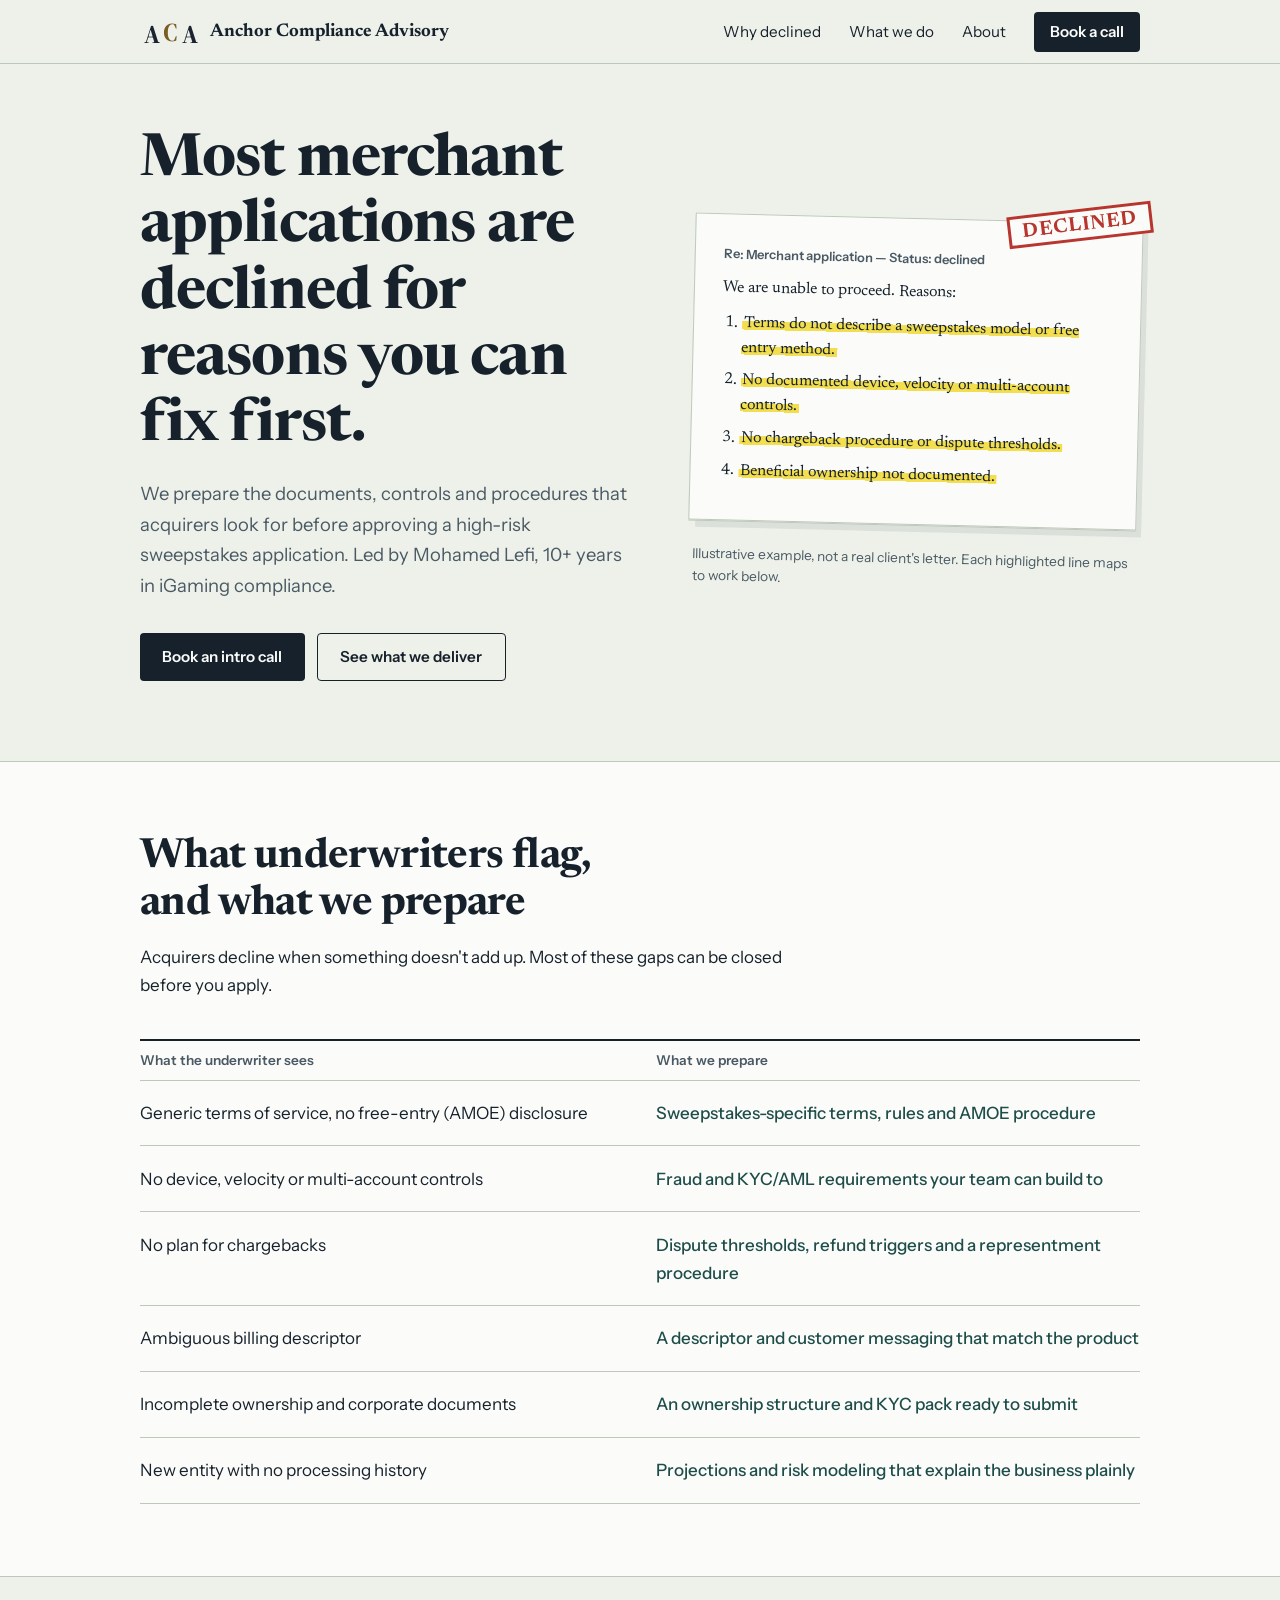
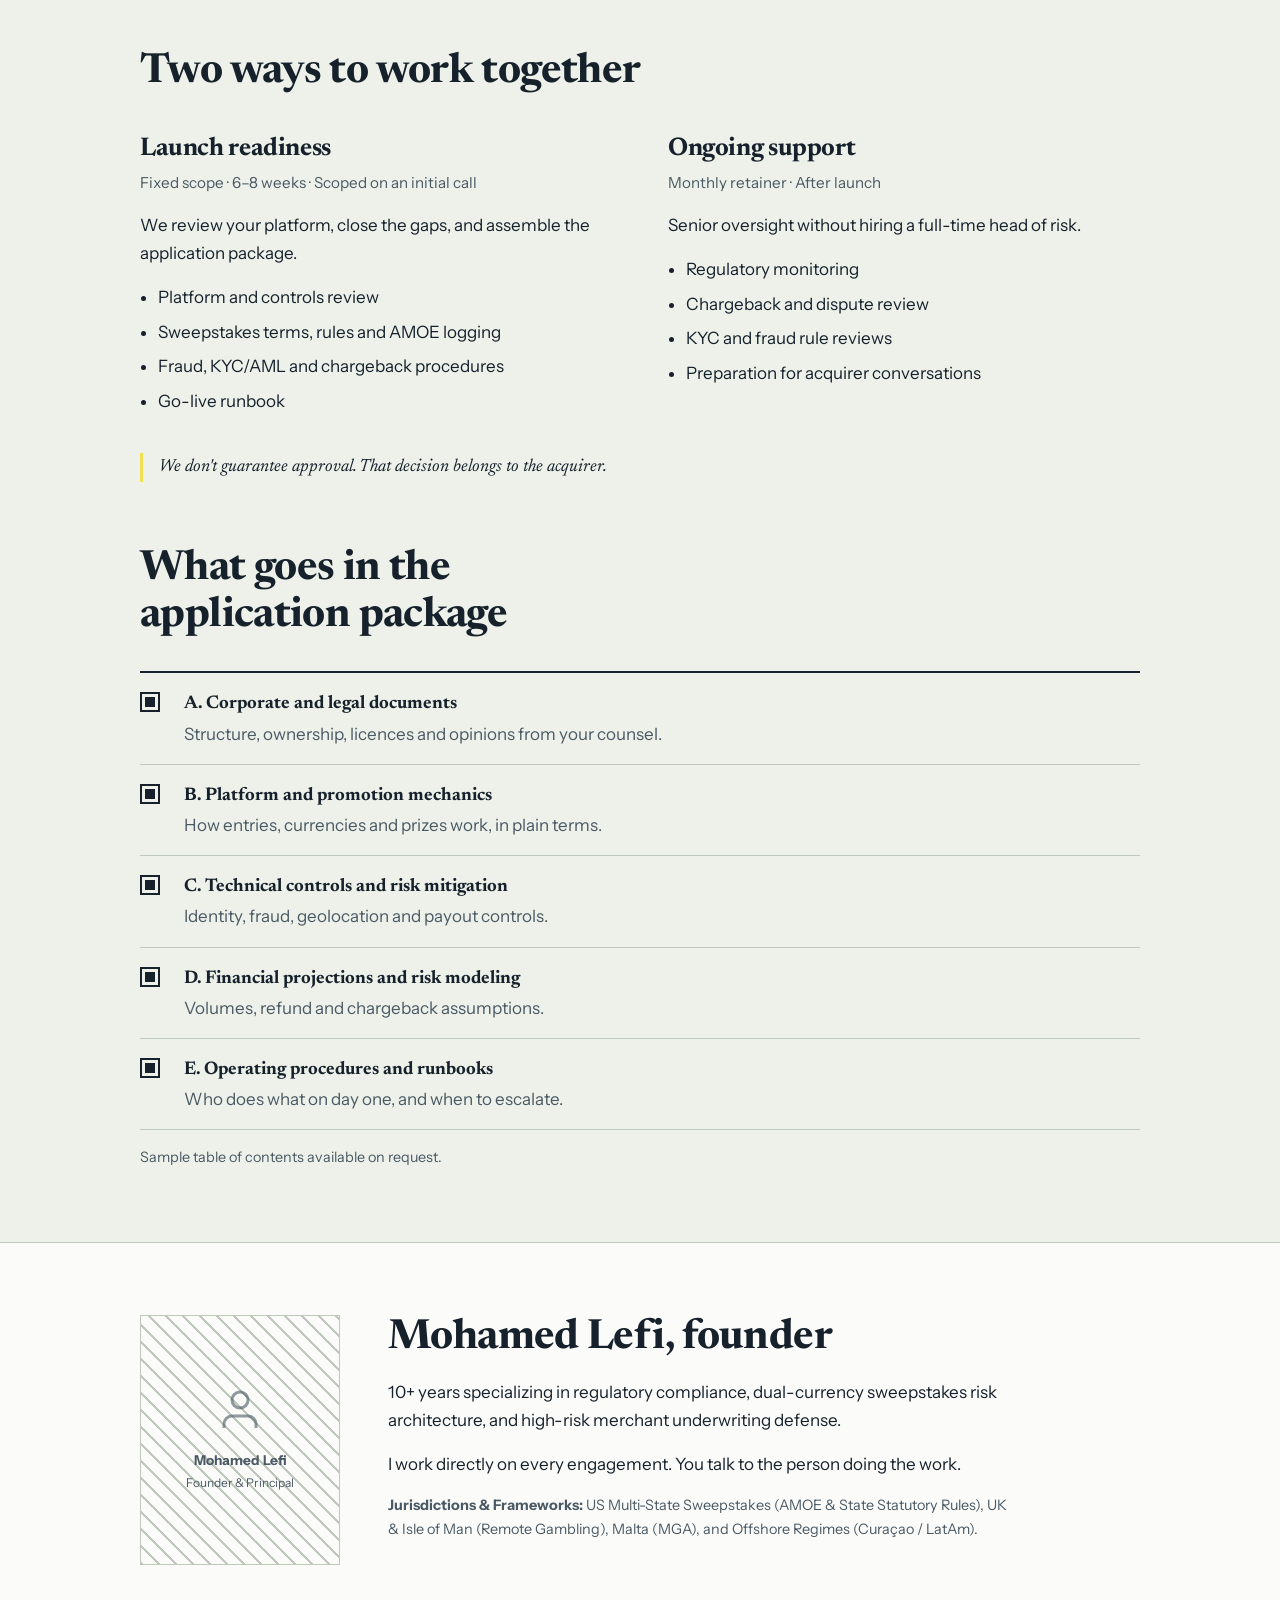
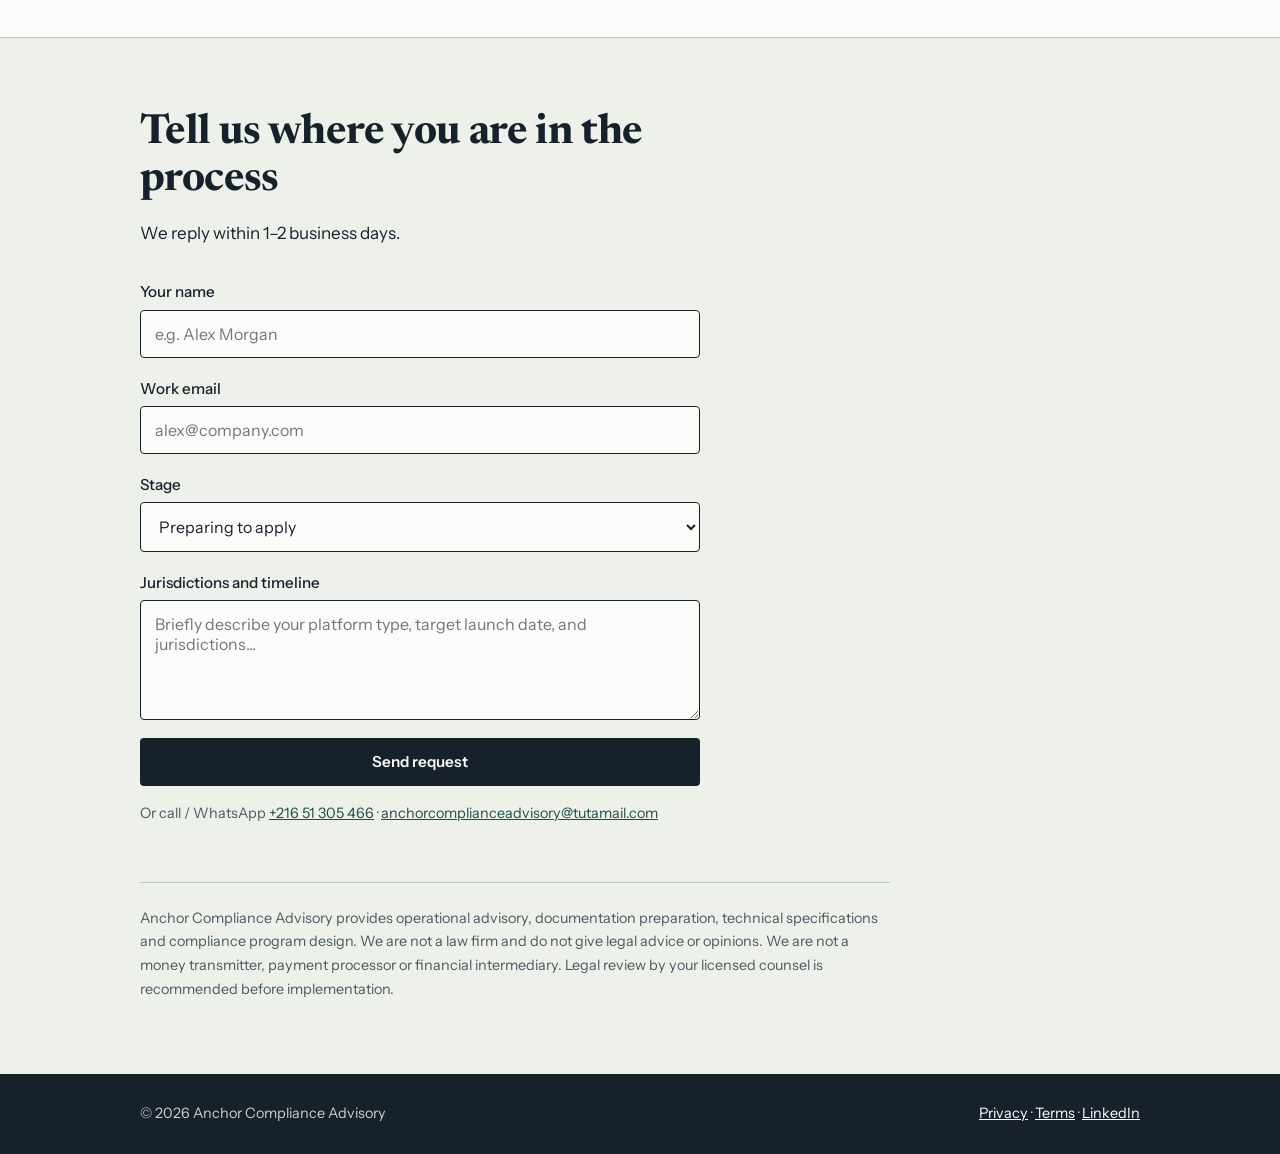
==== commit ac8e2bff: "Update editorial header with vector ACA logo mark, mobile menu drawer toggle script, and responsive " ====
--- a/index.html
+++ b/index.html
@@ -1,355 +1,214 @@
 <!DOCTYPE html>
 <html lang="en">
 <head>
-  <meta charset="UTF-8">
-  <meta name="viewport" content="width=device-width, initial-scale=1">
-  <meta name="theme-color" content="#EDF1EA">
-  <title>Anchor Compliance Advisory — Merchant application readiness for sweepstakes platforms</title>
-  <meta name="description" content="We prepare the documents, controls and procedures acquirers ask for before approving a high-risk merchant application. Founded by Mohamed Lefi.">
-  <meta name="robots" content="index, follow">
-
-  <!-- Open Graph -->
-  <meta property="og:title" content="Anchor Compliance Advisory — Merchant application readiness for sweepstakes platforms">
-  <meta property="og:description" content="We prepare the documents, controls and procedures acquirers look for before approving a high-risk sweepstakes application. Led by Mohamed Lefi.">
-  <meta property="og:type" content="website">
-
-  <!-- Fonts -->
-  <link rel="preconnect" href="https://fonts.googleapis.com">
-  <link rel="preconnect" href="https://fonts.gstatic.com" crossorigin>
-  <link href="https://fonts.googleapis.com/css2?family=Instrument+Sans:wght@400;500;600&family=Newsreader:ital,opsz,wght@0,6..72,500;0,6..72,700;1,6..72,500&display=swap" rel="stylesheet">
-
-  <!-- Stylesheet -->
-  <link rel="stylesheet" href="assets/css/styles.css?v=7.0">
-
-  <!-- Favicon -->
-  <link rel="icon" href="assets/logo.svg" type="image/svg+xml">
+<meta charset="UTF-8">
+<meta name="viewport" content="width=device-width, initial-scale=1">
+<meta name="theme-color" content="#EDF1EA">
+<title>Anchor Compliance Advisory — Merchant application readiness for sweepstakes platforms</title>
+<meta name="description" content="We prepare the documents, controls and procedures acquirers ask for before approving a high-risk merchant application.">
+<link rel="preconnect" href="https://fonts.googleapis.com">
+<link rel="preconnect" href="https://fonts.gstatic.com" crossorigin>
+<link href="https://fonts.googleapis.com/css2?family=Instrument+Sans:wght@400;500;600&family=Newsreader:ital,opsz,wght@0,6..72,500;0,6..72,700;1,6..72,500&family=Source+Serif+4:wght@700&display=swap" rel="stylesheet">
+<link rel="icon" href="assets/logo.svg" type="image/svg+xml">
+<link rel="stylesheet" href="assets/css/styles.css?v=8.0">
 </head>
 <body>
-
-  <!-- ============================================================
-       HEADER / NAVIGATION
-       ============================================================ -->
-  <header>
-    <div class="wrap">
-      <a class="brand" href="#top">Anchor Compliance Advisory</a>
-      <nav aria-label="Primary navigation">
-        <a href="#declines">Why declined</a>
-        <a href="#work">What we do</a>
-        <a href="#about">About</a>
-        <a class="btn" href="#contact">Book a call</a>
-      </nav>
-    </div>
-  </header>
-
-  <main id="top">
-
-    <!-- ============================================================
-         HERO SECTION — The Merchant Decline Letter
-         ============================================================ -->
-    <section class="hero">
-      <div class="wrap">
+<header>
+  <div class="wrap">
+    <a class="brand" href="#top" aria-label="Anchor Compliance Advisory — home">
+      <svg class="mark" viewBox="20 30 280 120" xmlns="http://www.w3.org/2000/svg" aria-hidden="true">
+        <text x="40" y="140" font-family="'Source Serif 4', Georgia, serif" font-size="120" font-weight="700" fill="#1C2331">A</text>
+        <text x="128" y="130" font-family="'Source Serif 4', Georgia, serif" font-size="120" font-weight="700" fill="#7A5C24">C</text>
+        <text x="214" y="140" font-family="'Source Serif 4', Georgia, serif" font-size="120" font-weight="700" fill="#1C2331">A</text>
+      </svg>
+      <span class="brand-text">Anchor Compliance Advisory</span>
+    </a>
+    <button class="menu-btn" id="menu-btn" aria-expanded="false" aria-controls="menu" aria-label="Open menu">
+      <svg class="i-open" viewBox="0 0 24 24" fill="none" stroke="currentColor" stroke-width="2" stroke-linecap="round" aria-hidden="true"><path d="M3 7h18M3 12h18M3 17h18"/></svg>
+      <svg class="i-close" viewBox="0 0 24 24" fill="none" stroke="currentColor" stroke-width="2" stroke-linecap="round" aria-hidden="true"><path d="M6 6l12 12M18 6L6 18"/></svg>
+    </button>
+    <nav id="menu" aria-label="Primary">
+      <a href="#declines">Why declined</a>
+      <a href="#work">What we do</a>
+      <a href="#about">About</a>
+      <a class="btn" href="#contact">Book a call</a>
+    </nav>
+  </div>
+</header>
+
+<main id="top">
+  <section class="hero">
+    <div class="wrap">
+      <div>
+        <h1>Most merchant applications are declined for reasons you can fix first.</h1>
+        <p class="lede">We prepare the documents, controls and procedures that acquirers look for before approving a high-risk sweepstakes application. Led by Mohamed Lefi, 10+ years in iGaming compliance.</p>
+        <div class="actions">
+          <a class="btn" href="#contact">Book an intro call</a>
+          <a class="btn ghost" href="#work">See what we deliver</a>
+        </div>
+      </div>
+      <div>
+        <div class="letter" role="img" aria-label="Illustrative merchant decline letter with four reasons highlighted">
+          <span class="stamp">DECLINED</span>
+          <div class="re">Re: Merchant application — Status: declined</div>
+          We are unable to proceed. Reasons:
+          <ol>
+            <li><mark>Terms do not describe a sweepstakes model or free entry method.</mark></li>
+            <li><mark>No documented device, velocity or multi-account controls.</mark></li>
+            <li><mark>No chargeback procedure or dispute thresholds.</mark></li>
+            <li><mark>Beneficial ownership not documented.</mark></li>
+          </ol>
+        </div>
+        <p class="caption">Illustrative example, not a real client's letter. Each highlighted line maps to work below.</p>
+      </div>
+    </div>
+  </section>
+
+  <section id="declines" class="paper">
+    <div class="wrap">
+      <h2>What underwriters flag, and what we prepare</h2>
+      <p>Acquirers decline when something doesn't add up. Most of these gaps can be closed before you apply.</p>
+      <div class="causes">
+        <div class="row head"><span>What the underwriter sees</span><span>What we prepare</span></div>
+        <div class="row"><p>Generic terms of service, no free-entry (AMOE) disclosure</p><p class="fix">Sweepstakes-specific terms, rules and AMOE procedure</p></div>
+        <div class="row"><p>No device, velocity or multi-account controls</p><p class="fix">Fraud and KYC/AML requirements your team can build to</p></div>
+        <div class="row"><p>No plan for chargebacks</p><p class="fix">Dispute thresholds, refund triggers and a representment procedure</p></div>
+        <div class="row"><p>Ambiguous billing descriptor</p><p class="fix">A descriptor and customer messaging that match the product</p></div>
+        <div class="row"><p>Incomplete ownership and corporate documents</p><p class="fix">An ownership structure and KYC pack ready to submit</p></div>
+        <div class="row"><p>New entity with no processing history</p><p class="fix">Projections and risk modeling that explain the business plainly</p></div>
+      </div>
+    </div>
+  </section>
+
+  <section id="work">
+    <div class="wrap">
+      <h2>Two ways to work together</h2>
+      <div class="two">
         <div>
-          <h1>Most merchant applications are declined for reasons you can fix first.</h1>
-          <p class="lede">
-            We prepare the documents, controls and procedures that acquirers look for before approving a high-risk sweepstakes application. Led by Mohamed Lefi, 10+ years in iGaming compliance.
-          </p>
-          <div class="actions">
-            <a class="btn" href="#contact">Book an intro call</a>
-            <a class="btn ghost" href="#work">See what we deliver</a>
-          </div>
-        </div>
-
+          <h3>Launch readiness</h3>
+          <p class="meta">Fixed scope &middot; 6–8 weeks &middot; Scoped on an initial call</p>
+          <p>We review your platform, close the gaps, and assemble the application package.</p>
+          <ul>
+            <li>Platform and controls review</li>
+            <li>Sweepstakes terms, rules and AMOE logging</li>
+            <li>Fraud, KYC/AML and chargeback procedures</li>
+            <li>Go-live runbook</li>
+          </ul>
+        </div>
         <div>
-          <!-- Illustrative Merchant Decline Letter Card -->
-          <div class="letter" role="img" aria-label="Illustrative merchant decline letter with four reasons highlighted">
-            <span class="stamp">DECLINED</span>
-            <div class="re">Re: Merchant application — Status: declined</div>
-            We are unable to proceed. Reasons:
-            <ol>
-              <li><mark>Terms do not describe a sweepstakes model or free entry method.</mark></li>
-              <li><mark>No documented device, velocity or multi-account controls.</mark></li>
-              <li><mark>No chargeback procedure or dispute thresholds.</mark></li>
-              <li><mark>Beneficial ownership not documented.</mark></li>
-            </ol>
-          </div>
-          <p class="caption">Illustrative example, not a real client's letter. Each highlighted line maps to work below.</p>
-        </div>
-      </div>
-    </section>
-
-
-    <!-- ============================================================
-         DECLINE CAUSES TABLE
-         ============================================================ -->
-    <section id="declines" class="paper">
-      <div class="wrap">
-        <h2>What underwriters flag, and what we prepare</h2>
-        <p>Acquirers decline when something doesn't add up. Most of these gaps can be closed before you apply.</p>
-
-        <div class="causes">
-          <div class="row head">
-            <span>What the underwriter sees</span>
-            <span>What we prepare</span>
-          </div>
-          <div class="row">
-            <p>Generic terms of service, no free-entry (AMOE) disclosure</p>
-            <p class="fix">Sweepstakes-specific terms, rules and AMOE procedure</p>
-          </div>
-          <div class="row">
-            <p>No device, velocity or multi-account controls</p>
-            <p class="fix">Fraud and KYC/AML requirements your team can build to</p>
-          </div>
-          <div class="row">
-            <p>No plan for chargebacks</p>
-            <p class="fix">Dispute thresholds, refund triggers and a representment procedure</p>
-          </div>
-          <div class="row">
-            <p>Ambiguous billing descriptor</p>
-            <p class="fix">A descriptor and customer messaging that match the product</p>
-          </div>
-          <div class="row">
-            <p>Incomplete ownership and corporate documents</p>
-            <p class="fix">An ownership structure and KYC pack ready to submit</p>
-          </div>
-          <div class="row">
-            <p>New entity with no processing history</p>
-            <p class="fix">Projections and risk modeling that explain the business plainly</p>
-          </div>
-        </div>
-      </div>
-    </section>
-
-
-    <!-- ============================================================
-         TWO WAYS TO WORK + APPLICATION PACKAGE CHECKLIST
-         ============================================================ -->
-    <section id="work">
-      <div class="wrap">
-        <h2>Two ways to work together</h2>
-        <div class="two">
-          <div>
-            <h3>Launch readiness</h3>
-            <p class="meta">Fixed scope &middot; 6–8 weeks &middot; Scoped on an initial call</p>
-            <p>We review your platform, close the gaps, and assemble the application package.</p>
-            <ul>
-              <li>Platform and controls review</li>
-              <li>Sweepstakes terms, rules and AMOE logging</li>
-              <li>Fraud, KYC/AML and chargeback procedures</li>
-              <li>Go-live runbook</li>
-            </ul>
-          </div>
-          <div>
-            <h3>Ongoing support</h3>
-            <p class="meta">Monthly retainer &middot; After launch</p>
-            <p>Senior oversight without hiring a full-time head of risk.</p>
-            <ul>
-              <li>Regulatory monitoring</li>
-              <li>Chargeback and dispute review</li>
-              <li>KYC and fraud rule reviews</li>
-              <li>Preparation for acquirer conversations</li>
-            </ul>
-          </div>
-        </div>
-        <p class="note">We don't guarantee approval. That decision belongs to the acquirer.</p>
-
-        <h2 style="margin-top: 4rem;">What goes in the application package</h2>
-        <ul class="checks">
-          <li>
-            <div>
-              <b>A. Corporate and legal documents</b>
-              <span>Structure, ownership, licences and opinions from your counsel.</span>
-            </div>
-          </li>
-          <li>
-            <div>
-              <b>B. Platform and promotion mechanics</b>
-              <span>How entries, currencies and prizes work, in plain terms.</span>
-            </div>
-          </li>
-          <li>
-            <div>
-              <b>C. Technical controls and risk mitigation</b>
-              <span>Identity, fraud, geolocation and payout controls.</span>
-            </div>
-          </li>
-          <li>
-            <div>
-              <b>D. Financial projections and risk modeling</b>
-              <span>Volumes, refund and chargeback assumptions.</span>
-            </div>
-          </li>
-          <li>
-            <div>
-              <b>E. Operating procedures and runbooks</b>
-              <span>Who does what on day one, and when to escalate.</span>
-            </div>
-          </li>
-        </ul>
-        <p class="small" style="margin-top: 1rem;">Sample table of contents available on request.</p>
-      </div>
-    </section>
-
-
-    <!-- ============================================================
-         ABOUT & FOUNDER CREDIBILITY
-         ============================================================ -->
-    <section id="about" class="paper">
-      <div class="wrap about">
-        <div class="photo" aria-hidden="true">
-          <div>
-            <svg viewBox="0 0 24 24" width="48" height="48" fill="none" stroke="currentColor" stroke-width="1.5" style="margin-bottom: 0.5rem; opacity: 0.6;"><path d="M20 21v-2a4 4 0 0 0-4-4H8a4 4 0 0 0-4 4v2"/><circle cx="12" cy="7" r="4"/></svg>
-            <br>
-            <strong>Mohamed Lefi</strong>
-            <br>
-            <span style="font-size: 0.75rem;">Founder &amp; Principal</span>
-          </div>
-        </div>
+          <h3>Ongoing support</h3>
+          <p class="meta">Monthly retainer &middot; After launch</p>
+          <p>Senior oversight without hiring a full-time head of risk.</p>
+          <ul>
+            <li>Regulatory monitoring</li>
+            <li>Chargeback and dispute review</li>
+            <li>KYC and fraud rule reviews</li>
+            <li>Preparation for acquirer conversations</li>
+          </ul>
+        </div>
+      </div>
+      <p class="note">We don't guarantee approval. That decision belongs to the acquirer.</p>
+
+      <h2 style="margin-top:4rem">What goes in the application package</h2>
+      <ul class="checks">
+        <li><div><b>A. Corporate and legal documents</b><span>Structure, ownership, licences and opinions from your counsel.</span></div></li>
+        <li><div><b>B. Platform and promotion mechanics</b><span>How entries, currencies and prizes work, in plain terms.</span></div></li>
+        <li><div><b>C. Technical controls and risk mitigation</b><span>Identity, fraud, geolocation and payout controls.</span></div></li>
+        <li><div><b>D. Financial projections and risk modeling</b><span>Volumes, refund and chargeback assumptions.</span></div></li>
+        <li><div><b>E. Operating procedures and runbooks</b><span>Who does what on day one, and when to escalate.</span></div></li>
+      </ul>
+      <p class="small" style="margin-top:1rem">Sample table of contents available on request.</p>
+    </div>
+  </section>
+
+  <section id="about" class="paper">
+    <div class="wrap about">
+      <div class="photo" aria-hidden="true">
         <div>
-          <h2>Mohamed Lefi, founder</h2>
-          <p>
-            10+ years specializing in regulatory compliance, dual-currency sweepstakes risk architecture, and high-risk merchant underwriting defense.
-          </p>
-          <p>
-            I work directly on every engagement. You talk to the person doing the work.
-          </p>
-          <p class="small">
-            <strong>Jurisdictions &amp; Frameworks:</strong> US Multi-State Sweepstakes (AMOE &amp; State Statutory Rules), UK &amp; Isle of Man (Remote Gambling), Malta (MGA), and Offshore Regimes (Curaçao / LatAm).
-          </p>
-        </div>
-      </div>
-    </section>
-
-
-    <!-- ============================================================
-         CONTACT & ADVISORY FORM
-         ============================================================ -->
-    <section id="contact">
-      <div class="wrap">
-        <h2>Tell us where you are in the process</h2>
-        <p>We reply within 1–2 business days.</p>
-
-        <form id="contact-form" action="mailto:anchorcomplianceadvisory@tutamail.com" method="post" enctype="text/plain">
-          <label>
-            Your name
-            <input type="text" name="name" id="form-name" required autocomplete="name" placeholder="e.g. Alex Morgan">
-          </label>
-          <label>
-            Work email
-            <input type="email" name="email" id="form-email" required autocomplete="email" placeholder="alex@company.com">
-          </label>
-          <label>
-            Stage
-            <select name="stage" id="form-stage">
-              <option value="Preparing to apply">Preparing to apply</option>
-              <option value="Declined or under review">Declined or under review</option>
-              <option value="Live and need ongoing support">Live and need ongoing support</option>
-            </select>
-          </label>
-          <label>
-            Jurisdictions and timeline
-            <textarea name="scope" id="form-scope" placeholder="Briefly describe your platform type, target launch date, and jurisdictions..."></textarea>
-          </label>
-          <button class="btn" type="submit" id="form-submit">Send request</button>
-        </form>
-
-        <p class="small" style="margin-top: 1.25rem;">
-          Or call / WhatsApp <a href="tel:+21651305466">+216 51 305 466</a> &middot; <a href="mailto:anchorcomplianceadvisory@tutamail.com">anchorcomplianceadvisory@tutamail.com</a>
-        </p>
-
-        <p class="notice">
-          Anchor Compliance Advisory provides operational advisory, documentation preparation, technical specifications and compliance program design. We are not a law firm and do not give legal advice or opinions. We are not a money transmitter, payment processor or financial intermediary. Legal review by your licensed counsel is recommended before implementation.
-        </p>
-      </div>
-    </section>
-
-  </main>
-
-
-  <!-- ============================================================
-       PRIVACY & TERMS MODAL
-       ============================================================ -->
-  <div id="legal-modal" class="modal-overlay" role="dialog" aria-modal="true" aria-labelledby="modal-title">
-    <div class="modal-card">
-      <button class="modal-close" id="modal-close" aria-label="Close modal">&times;</button>
-      <h3 id="modal-title" style="margin-bottom: 1rem;">Privacy Policy &amp; Terms</h3>
-      <p style="font-size: 0.95rem; margin-bottom: 1rem; color: var(--muted);">
-        <strong>Privacy Notice:</strong> Anchor Compliance Advisory collects information submitted via form or email strictly for initial consultation and scope evaluation. Data is kept confidential and is never shared, sold, or distributed to third parties.
-      </p>
-      <p style="font-size: 0.95rem; color: var(--muted);">
-        <strong>Terms of Service:</strong> All advisory services, technical specs, and document templates are delivered on an operational advisory basis. Final regulatory and legal approvals remain subject to client counsel review and acquirer decision.
-      </p>
-    </div>
+          <svg viewBox="0 0 24 24" width="48" height="48" fill="none" stroke="currentColor" stroke-width="1.5" style="margin-bottom: 0.5rem; opacity: 0.6;"><path d="M20 21v-2a4 4 0 0 0-4-4H8a4 4 0 0 0-4 4v2"/><circle cx="12" cy="7" r="4"/></svg>
+          <br>
+          <strong>Mohamed Lefi</strong>
+          <br>
+          <span style="font-size: 0.75rem;">Founder &amp; Principal</span>
+        </div>
+      </div>
+      <div>
+        <h2>Mohamed Lefi, founder</h2>
+        <p>10+ years specializing in regulatory compliance, dual-currency sweepstakes risk architecture, and high-risk merchant underwriting defense.</p>
+        <p>I work directly on every engagement. You talk to the person doing the work.</p>
+        <p class="small"><strong>Jurisdictions &amp; Frameworks:</strong> US Multi-State Sweepstakes (AMOE &amp; State Statutory Rules), UK &amp; Isle of Man (Remote Gambling), Malta (MGA), and Offshore Regimes (Curaçao / LatAm).</p>
+      </div>
+    </div>
+  </section>
+
+  <section id="contact">
+    <div class="wrap">
+      <h2>Tell us where you are in the process</h2>
+      <p>We reply within 1–2 business days.</p>
+      <form id="contact-form" action="mailto:anchorcomplianceadvisory@tutamail.com" method="post" enctype="text/plain">
+        <label>Your name<input name="name" id="form-name" required autocomplete="name" placeholder="e.g. Alex Morgan"></label>
+        <label>Work email<input type="email" name="email" id="form-email" required autocomplete="email" placeholder="alex@company.com"></label>
+        <label>Stage
+          <select name="stage" id="form-stage">
+            <option value="Preparing to apply">Preparing to apply</option>
+            <option value="Declined or under review">Declined or under review</option>
+            <option value="Live and need ongoing support">Live and need ongoing support</option>
+          </select>
+        </label>
+        <label>Jurisdictions and timeline<textarea name="scope" id="form-scope" placeholder="Briefly describe your platform type, target launch date, and jurisdictions..."></textarea></label>
+        <button class="btn" type="submit">Send request</button>
+      </form>
+      <p class="small" style="margin-top:1rem">Or call / WhatsApp <a href="tel:+21651305466">+216 51 305 466</a> &middot; <a href="mailto:anchorcomplianceadvisory@tutamail.com">anchorcomplianceadvisory@tutamail.com</a></p>
+      <p class="notice">Anchor Compliance Advisory provides operational advisory, documentation preparation, technical specifications and compliance program design. We are not a law firm and do not give legal advice or opinions. We are not a money transmitter, payment processor or financial intermediary. Legal review by your licensed counsel is recommended before implementation.</p>
+    </div>
+  </section>
+</main>
+
+<footer>
+  <div class="wrap">
+    <span>&copy; 2026 Anchor Compliance Advisory</span>
+    <span>
+      <a href="#privacy" onclick="alert('Privacy Notice:\nAnchor Compliance Advisory collects contact information submitted via this site strictly for initial consultation and scope evaluation. Data is kept confidential and is never shared, sold, or distributed.'); return false;">Privacy</a> &middot; 
+      <a href="#terms" onclick="alert('Terms of Service:\nAll advisory deliverables and technical specifications are provided on an operational advisory basis. Final regulatory and legal approvals remain subject to client counsel review and acquirer decision.'); return false;">Terms</a> &middot; 
+      <a href="https://www.linkedin.com/company/anchor-compliance-advisory" rel="noopener" target="_blank">LinkedIn</a>
+    </span>
   </div>
-
-
-  <!-- ============================================================
-       FOOTER
-       ============================================================ -->
-  <footer>
-    <div class="wrap">
-      <span>&copy; 2026 Anchor Compliance Advisory</span>
-      <span>
-        <a href="#privacy" id="privacy-link">Privacy</a> &middot; 
-        <a href="#terms" id="terms-link">Terms</a> &middot; 
-        <a href="https://www.linkedin.com/company/anchor-compliance-advisory" target="_blank" rel="noopener">LinkedIn</a>
-      </span>
-    </div>
-  </footer>
-
-
-  <!-- Scripts -->
-  <script>
-    (function() {
-      'use strict';
-
-      /* --- Form Mailto Generator Fallback --- */
-      var form = document.getElementById('contact-form');
-      if (form) {
-        form.addEventListener('submit', function(e) {
-          e.preventDefault();
-          var name = document.getElementById('form-name').value.trim();
-          var email = document.getElementById('form-email').value.trim();
-          var stage = document.getElementById('form-stage').value;
-          var scope = document.getElementById('form-scope').value.trim();
-
-          var subject = encodeURIComponent('Consultation Inquiry: ' + name + ' (' + stage + ')');
-          var body = encodeURIComponent(
-            'Name: ' + name + '\n' +
-            'Email: ' + email + '\n' +
-            'Stage: ' + stage + '\n' +
-            'Jurisdictions & Timeline:\n' + (scope || 'N/A') + '\n\n' +
-            'Sent via Anchor Compliance Advisory'
-          );
-
-          window.location.href = 'mailto:anchorcomplianceadvisory@tutamail.com?subject=' + subject + '&body=' + body;
-        });
-      }
-
-      /* --- Privacy & Terms Modal --- */
-      var modal = document.getElementById('legal-modal');
-      var closeBtn = document.getElementById('modal-close');
-      var privacyLink = document.getElementById('privacy-link');
-      var termsLink = document.getElementById('terms-link');
-
-      function openModal(e) {
-        if (e) e.preventDefault();
-        if (modal) modal.classList.add('is-active');
-      }
-
-      function closeModal() {
-        if (modal) modal.classList.remove('is-active');
-      }
-
-      if (privacyLink) privacyLink.addEventListener('click', openModal);
-      if (termsLink) termsLink.addEventListener('click', openModal);
-      if (closeBtn) closeBtn.addEventListener('click', closeModal);
-      if (modal) {
-        modal.addEventListener('click', function(e) {
-          if (e.target === modal) closeModal();
-        });
-      }
-    })();
-  </script>
-
+</footer>
+
+<script>
+(function(){
+  var b=document.getElementById('menu-btn'), m=document.getElementById('menu');
+  function set(o){m.classList.toggle('open',o);document.body.classList.toggle('menu-open',o);
+    b.setAttribute('aria-expanded',String(o));b.setAttribute('aria-label',o?'Close menu':'Open menu');}
+  if (b && m) {
+    b.addEventListener('click',function(){set(!m.classList.contains('open'));});
+    m.querySelectorAll('a').forEach(function(a){a.addEventListener('click',function(){set(false);});});
+    document.addEventListener('keydown',function(e){if(e.key==='Escape'&&m.classList.contains('open')){set(false);b.focus();}});
+    window.matchMedia('(min-width:821px)').addEventListener('change',function(e){if(e.matches)set(false);});
+  }
+
+  var form = document.getElementById('contact-form');
+  if (form) {
+    form.addEventListener('submit', function(e) {
+      e.preventDefault();
+      var name = document.getElementById('form-name').value.trim();
+      var email = document.getElementById('form-email').value.trim();
+      var stage = document.getElementById('form-stage').value;
+      var scope = document.getElementById('form-scope').value.trim();
+
+      var subject = encodeURIComponent('Consultation Inquiry: ' + name + ' (' + stage + ')');
+      var body = encodeURIComponent(
+        'Name: ' + name + '\n' +
+        'Email: ' + email + '\n' +
+        'Stage: ' + stage + '\n' +
+        'Jurisdictions & Timeline:\n' + (scope || 'N/A') + '\n\n' +
+        'Sent via Anchor Compliance Advisory'
+      );
+
+      window.location.href = 'mailto:anchorcomplianceadvisory@tutamail.com?subject=' + subject + '&body=' + body;
+    });
+  }
+})();
+</script>
 </body>
 </html>
--- a/assets/css/styles.css
+++ b/assets/css/styles.css
@@ -38,11 +38,6 @@
 
 a {
   color: var(--accent);
-  transition: color 0.15s ease;
-}
-
-a:hover {
-  color: var(--ink);
 }
 
 :focus-visible {
@@ -63,14 +58,13 @@
 h1, h2, h3 {
   font-family: var(--serif);
   line-height: 1.12;
-  letter-spacing: -0.015em;
-  color: var(--ink);
+  letter-spacing: -.015em;
 }
 
 h2 {
   font-size: clamp(1.8rem, 4.5vw, 2.6rem);
   margin-bottom: 1rem;
-  max-width: 25ch;
+  max-width: 20ch;
 }
 
 p {
@@ -80,7 +74,7 @@
 mark {
   background: linear-gradient(transparent 38%, var(--mark) 38%, var(--mark) 92%, transparent 92%);
   color: inherit;
-  padding: 0 0.1em;
+  padding: 0 .1em;
 }
 
 /* Header */
@@ -89,10 +83,17 @@
   top: 0;
   z-index: 10;
   height: var(--head);
-  background: rgba(237, 241, 234, 0.92);
+  border-bottom: 1px solid var(--rule);
+}
+
+header::before {
+  content: "";
+  position: absolute;
+  inset: 0;
+  z-index: -1;
+  background: rgba(237, 241, 234, .94);
   backdrop-filter: blur(10px);
   -webkit-backdrop-filter: blur(10px);
-  border-bottom: 1px solid var(--rule);
 }
 
 header .wrap {
@@ -103,9 +104,55 @@
 }
 
 .brand {
+  display: inline-flex;
+  align-items: center;
+  gap: .6rem;
   font: 700 1.15rem var(--serif);
   color: var(--ink);
   text-decoration: none;
+  min-width: 0;
+}
+
+.brand .mark {
+  height: 26px;
+  width: auto;
+  flex-shrink: 0;
+  display: block;
+}
+
+.brand-text {
+  line-height: 1.15;
+}
+
+.menu-btn {
+  display: none;
+  align-items: center;
+  justify-content: center;
+  width: 44px;
+  height: 44px;
+  margin-right: -.6rem;
+  background: none;
+  border: 0;
+  border-radius: 8px;
+  color: var(--ink);
+  cursor: pointer;
+}
+
+.menu-btn svg {
+  width: 24px;
+  height: 24px;
+}
+
+.menu-btn .i-close, .menu-btn[aria-expanded="true"] .i-open {
+  display: none;
+}
+
+.menu-btn[aria-expanded="true"] .i-close {
+  display: block;
+}
+
+.menu-btn:active {
+  background: rgba(22, 33, 43, .07);
 }
 
 nav {
@@ -117,8 +164,7 @@
 nav a {
   color: var(--ink);
   text-decoration: none;
-  font-size: 0.95rem;
-  font-weight: 500;
+  font-size: .95rem;
 }
 
 nav a:hover {
@@ -131,20 +177,18 @@
   align-items: center;
   justify-content: center;
   min-height: 48px;
-  padding: 0.75rem 1.4rem;
+  padding: .75rem 1.4rem;
   background: var(--ink);
   color: var(--paper);
-  font: 600 0.95rem var(--sans);
+  font: 600 .95rem var(--sans);
   text-decoration: none;
   border: 0;
   border-radius: 4px;
   cursor: pointer;
-  transition: background-color 0.15s ease, color 0.15s ease;
 }
 
 .btn:hover {
   background: var(--accent);
-  color: #ffffff;
 }
 
 .btn.ghost {
@@ -160,17 +204,18 @@
 
 nav .btn {
   min-height: 40px;
-  padding: 0.5rem 1rem;
+  padding: .5rem 1rem;
 }
 
 /* Hero */
 .hero {
   padding: 4rem 0 5rem;
+  overflow-x: clip;
 }
 
 .hero .wrap {
   display: grid;
-  grid-template-columns: 1.05fr 0.95fr;
+  grid-template-columns: 1.05fr .95fr;
   gap: 3.5rem;
   align-items: center;
 }
@@ -188,17 +233,17 @@
 
 .actions {
   display: flex;
-  gap: 0.75rem;
+  gap: .75rem;
   flex-wrap: wrap;
 }
 
-/* Decline Letter Element */
+/* The decline letter */
 .letter {
   position: relative;
   background: var(--paper);
   padding: 2rem 1.75rem 1.75rem;
   border: 1px solid var(--rule);
-  box-shadow: 0 1px 0 var(--rule), 6px 8px 0 -1px rgba(22, 33, 43, 0.08);
+  box-shadow: 0 1px 0 var(--rule), 6px 8px 0 -1px rgba(22, 33, 43, .08);
   transform: rotate(1.4deg);
   font-family: var(--serif);
   font-size: 1rem;
@@ -206,44 +251,42 @@
 }
 
 .letter .re {
-  font: 600 0.8rem var(--sans);
-  color: var(--muted);
-  margin-bottom: 0.9rem;
-  text-transform: uppercase;
-  letter-spacing: 0.04em;
+  font: 600 .8rem var(--sans);
+  color: var(--muted);
+  margin-bottom: .9rem;
 }
 
 .letter ol {
-  margin: 0.6rem 0 0 1.25rem;
+  margin: .6rem 0 0 1.25rem;
 }
 
 .letter li {
-  margin-bottom: 0.5rem;
+  margin-bottom: .5rem;
 }
 
 .stamp {
   position: absolute;
   top: -14px;
   right: -10px;
-  padding: 0.2rem 0.7rem;
+  padding: .2rem .7rem;
   border: 3px solid var(--stamp);
   color: var(--stamp);
   font: 700 1.25rem var(--serif);
-  letter-spacing: 0.06em;
+  letter-spacing: .06em;
   transform: rotate(-8deg);
   background: var(--paper);
-  opacity: 0.92;
+  opacity: .92;
 }
 
 .caption {
-  font-size: 0.85rem;
+  font-size: .85rem;
   color: var(--muted);
   margin-top: 1.4rem;
   max-width: none;
   transform: rotate(1.4deg);
 }
 
-/* Decline Causes Table */
+/* Decline causes */
 .causes {
   border-top: 2px solid var(--ink);
   margin-top: 2.5rem;
@@ -258,11 +301,9 @@
 }
 
 .row.head {
-  font: 600 0.85rem var(--sans);
-  color: var(--muted);
-  padding: 0.7rem 0;
-  text-transform: uppercase;
-  letter-spacing: 0.04em;
+  font: 600 .85rem var(--sans);
+  color: var(--muted);
+  padding: .7rem 0;
 }
 
 .row p {
@@ -274,7 +315,7 @@
   font-weight: 500;
 }
 
-/* Paper Background Sections */
+/* Engagements */
 .paper {
   background: var(--paper);
   border-top: 1px solid var(--rule);
@@ -290,12 +331,12 @@
 
 .two h3 {
   font-size: 1.6rem;
-  margin-bottom: 0.4rem;
+  margin-bottom: .4rem;
 }
 
 .meta {
   color: var(--muted);
-  font-size: 0.95rem;
+  font-size: .95rem;
   margin-bottom: 1rem;
 }
 
@@ -304,7 +345,7 @@
 }
 
 .two li {
-  margin-bottom: 0.4rem;
+  margin-bottom: .4rem;
 }
 
 .note {
@@ -314,10 +355,9 @@
   font-style: italic;
   font-family: var(--serif);
   font-size: 1.1rem;
-  color: var(--ink);
-}
-
-/* Package Checklist */
+}
+
+/* Package checklist */
 .checks {
   list-style: none;
   margin-top: 2rem;
@@ -351,7 +391,7 @@
   color: var(--muted);
 }
 
-/* About + Contact */
+/* About + contact */
 .about {
   display: grid;
   grid-template-columns: 200px 1fr;
@@ -366,7 +406,7 @@
   display: grid;
   place-items: center;
   color: var(--muted);
-  font-size: 0.85rem;
+  font-size: .85rem;
   text-align: center;
   padding: 1rem;
 }
@@ -375,7 +415,6 @@
   margin-bottom: 1rem;
 }
 
-/* Forms */
 form {
   display: grid;
   gap: 1.1rem;
@@ -385,26 +424,20 @@
 
 label {
   display: grid;
-  gap: 0.35rem;
+  gap: .35rem;
   font-weight: 500;
-  font-size: 0.95rem;
+  font-size: .95rem;
 }
 
 input, select, textarea {
   font: 1rem var(--sans);
-  padding: 0.8rem 0.9rem;
+  padding: .8rem .9rem;
   min-height: 48px;
   border: 1.5px solid var(--ink);
   border-radius: 4px;
   background: var(--paper);
   color: var(--ink);
   width: 100%;
-  transition: border-color 0.15s ease;
-}
-
-input:focus, select:focus, textarea:focus {
-  border-color: var(--accent);
-  outline: none;
 }
 
 textarea {
@@ -413,64 +446,25 @@
 }
 
 .small {
-  font-size: 0.9rem;
-  color: var(--muted);
+  font-size: .9rem;
+  color: var(--muted);
+  overflow-wrap: anywhere;
 }
 
 .notice {
   margin-top: 3.5rem;
   padding-top: 1.5rem;
   border-top: 1px solid var(--rule);
-  font-size: 0.9rem;
+  font-size: .9rem;
   color: var(--muted);
   max-width: 75ch;
-  line-height: 1.6;
-}
-
-/* Modal Popup for Privacy & Terms */
-.modal-overlay {
-  display: none;
-  position: fixed;
-  inset: 0;
-  background: rgba(22, 33, 43, 0.7);
-  z-index: 100;
-  align-items: center;
-  justify-content: center;
-  padding: 1.5rem;
-}
-
-.modal-overlay.is-active {
-  display: flex;
-}
-
-.modal-card {
-  background: var(--paper);
-  border: 1px solid var(--rule);
-  max-width: 600px;
-  width: 100%;
-  padding: 2rem;
-  border-radius: 6px;
-  position: relative;
-  box-shadow: 0 10px 30px rgba(0,0,0,0.15);
-}
-
-.modal-close {
-  position: absolute;
-  top: 1rem;
-  right: 1rem;
-  background: none;
-  border: none;
-  font-size: 1.5rem;
-  cursor: pointer;
-  color: var(--ink);
-}
-
-/* Footer */
+}
+
 footer {
   background: var(--ink);
   color: #C9D2CC;
   padding: 1.75rem 0 calc(1.75rem + env(safe-area-inset-bottom));
-  font-size: 0.9rem;
+  font-size: .9rem;
 }
 
 footer .wrap {
@@ -481,58 +475,148 @@
 }
 
 footer a {
-  color: #ffffff;
-  text-decoration: underline;
-}
-
-footer a:hover {
-  color: var(--mark);
-}
-
-/* Responsive adjustments */
+  color: #fff;
+}
+
 @media (max-width: 820px) {
   :root {
     --head: 58px;
   }
+
   section {
     padding: 3.25rem 0;
   }
+
+  .menu-btn {
+    display: inline-flex;
+  }
+
+  nav {
+    position: fixed;
+    top: var(--head);
+    left: 0;
+    right: 0;
+    bottom: 0;
+    flex-direction: column;
+    align-items: stretch;
+    gap: 0;
+    padding: 1rem max(1.25rem, env(safe-area-inset-left)) calc(2rem + env(safe-area-inset-bottom));
+    background: var(--ledger);
+    border-top: 1px solid var(--rule);
+    overflow-y: auto;
+    overscroll-behavior: contain;
+    opacity: 0;
+    visibility: hidden;
+    transform: translateY(-8px);
+    transition: opacity .25s, transform .25s, visibility 0s linear .25s;
+  }
+
+  nav.open {
+    opacity: 1;
+    visibility: visible;
+    transform: none;
+    transition-delay: 0s;
+  }
+
   nav a:not(.btn) {
-    display: none;
-  }
+    font: 600 1.6rem var(--serif);
+    padding: 1.1rem 0;
+    border-bottom: 1px solid var(--rule);
+  }
+
+  nav .btn {
+    margin-top: 1.75rem;
+    min-height: 54px;
+    font-size: 1rem;
+  }
+
+  body.menu-open {
+    overflow: hidden;
+  }
+
+  .brand {
+    font-size: 1rem;
+  }
+
+  .lede {
+    font-size: 1.05rem;
+    margin-bottom: 1.5rem;
+  }
+
+  .brand .mark {
+    height: 22px;
+  }
+
   .hero {
     padding: 2.5rem 0 3.5rem;
   }
+
   .hero .wrap, .two, .about {
     grid-template-columns: 1fr;
     gap: 2.25rem;
   }
+
   .letter {
-    transform: rotate(0.6deg);
-    margin-top: 0.5rem;
-  }
+    transform: rotate(.6deg);
+    margin-top: .5rem;
+  }
+
   .caption {
     transform: none;
   }
+
   .actions .btn {
     width: 100%;
   }
+
   .row {
     grid-template-columns: 1fr;
-    gap: 0.35rem;
-  }
+    gap: .35rem;
+  }
+
   .row.head {
     display: none;
   }
+
   .row .fix::before {
     content: "We prepare: ";
     color: var(--muted);
     font-weight: 400;
   }
+
   .photo {
     max-width: 180px;
   }
+
   footer .wrap {
     flex-direction: column;
   }
 }
+
+@media (max-width: 420px) {
+  .brand-text {
+    max-width: 9rem;
+    font-size: .9rem;
+  }
+
+  h1 {
+    font-size: 2.05rem;
+  }
+
+  .stamp {
+    font-size: 1.05rem;
+    right: -4px;
+  }
+
+  .letter {
+    padding: 1.75rem 1.25rem 1.5rem;
+    font-size: .95rem;
+  }
+}
+
+@media (prefers-reduced-motion: reduce) {
+  *, *::before, *::after {
+    transition-duration: .01ms !important;
+    animation-duration: .01ms !important;
+  }
+}
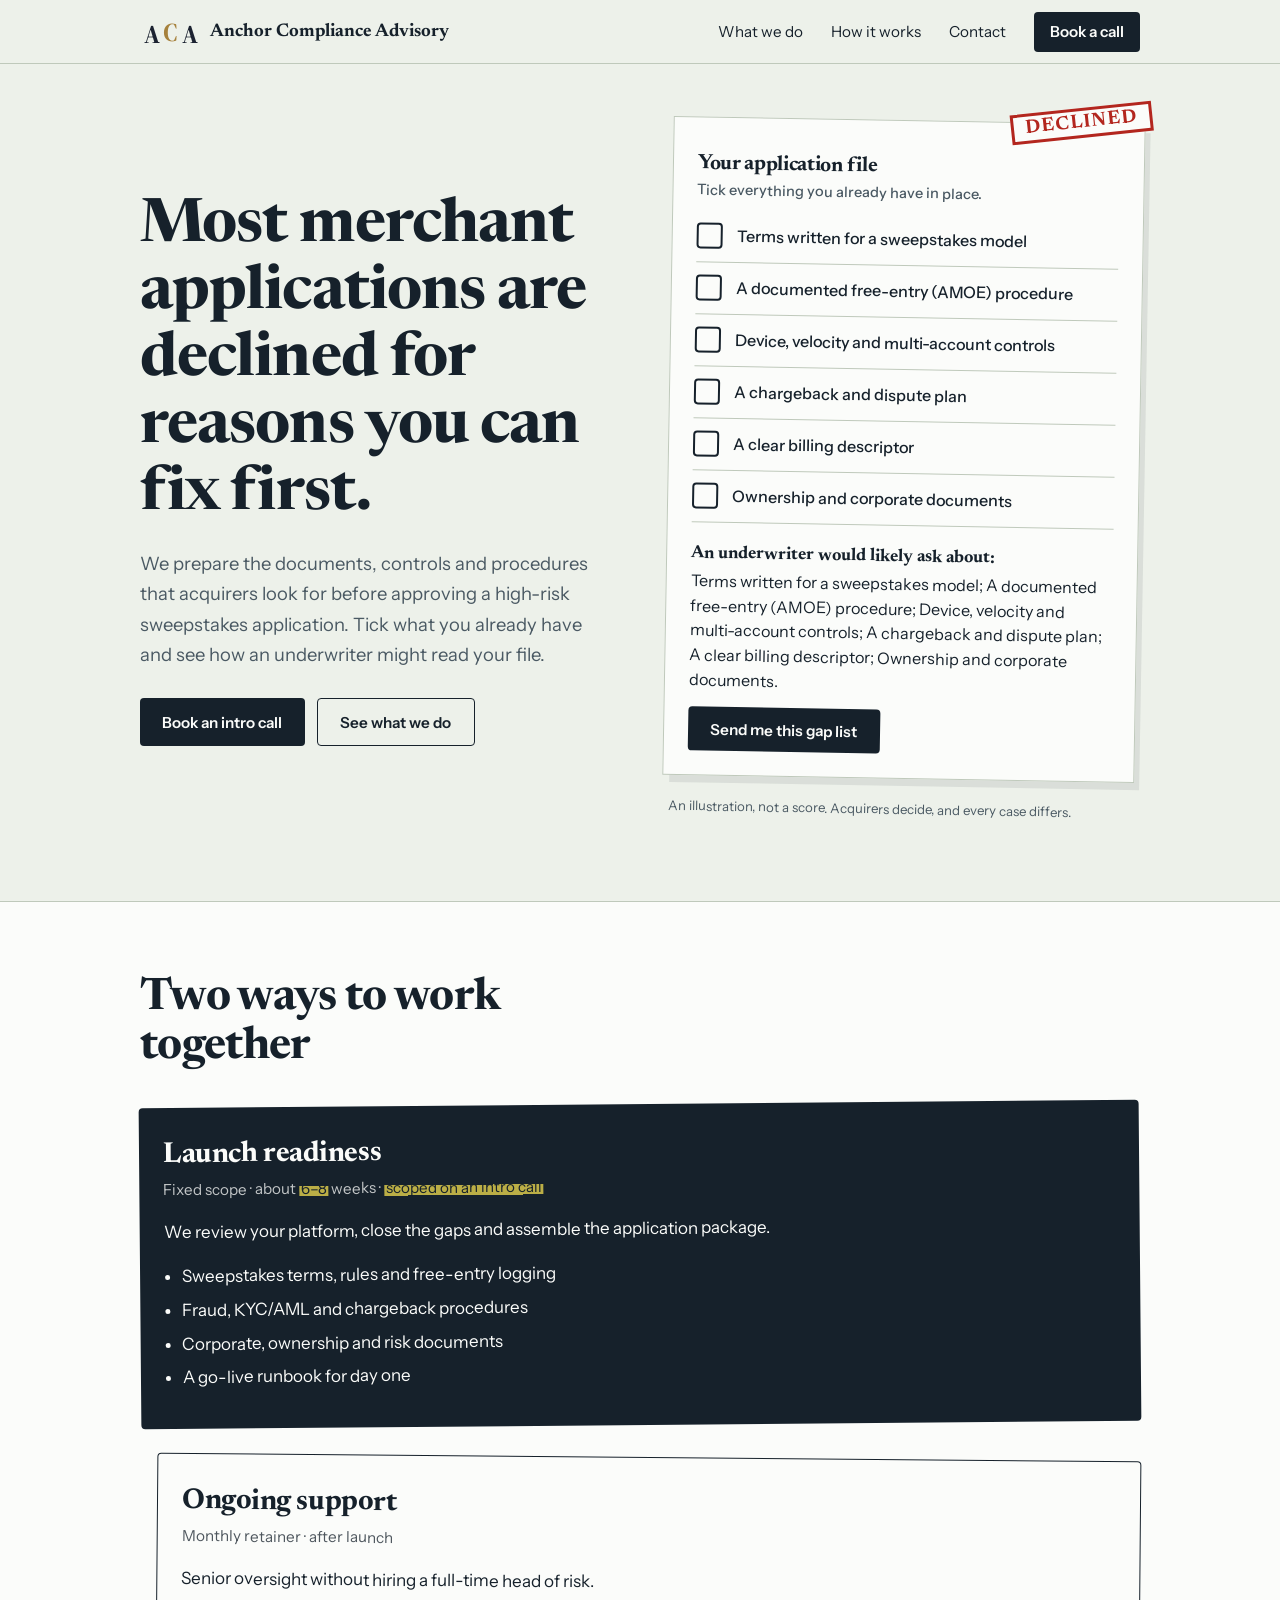
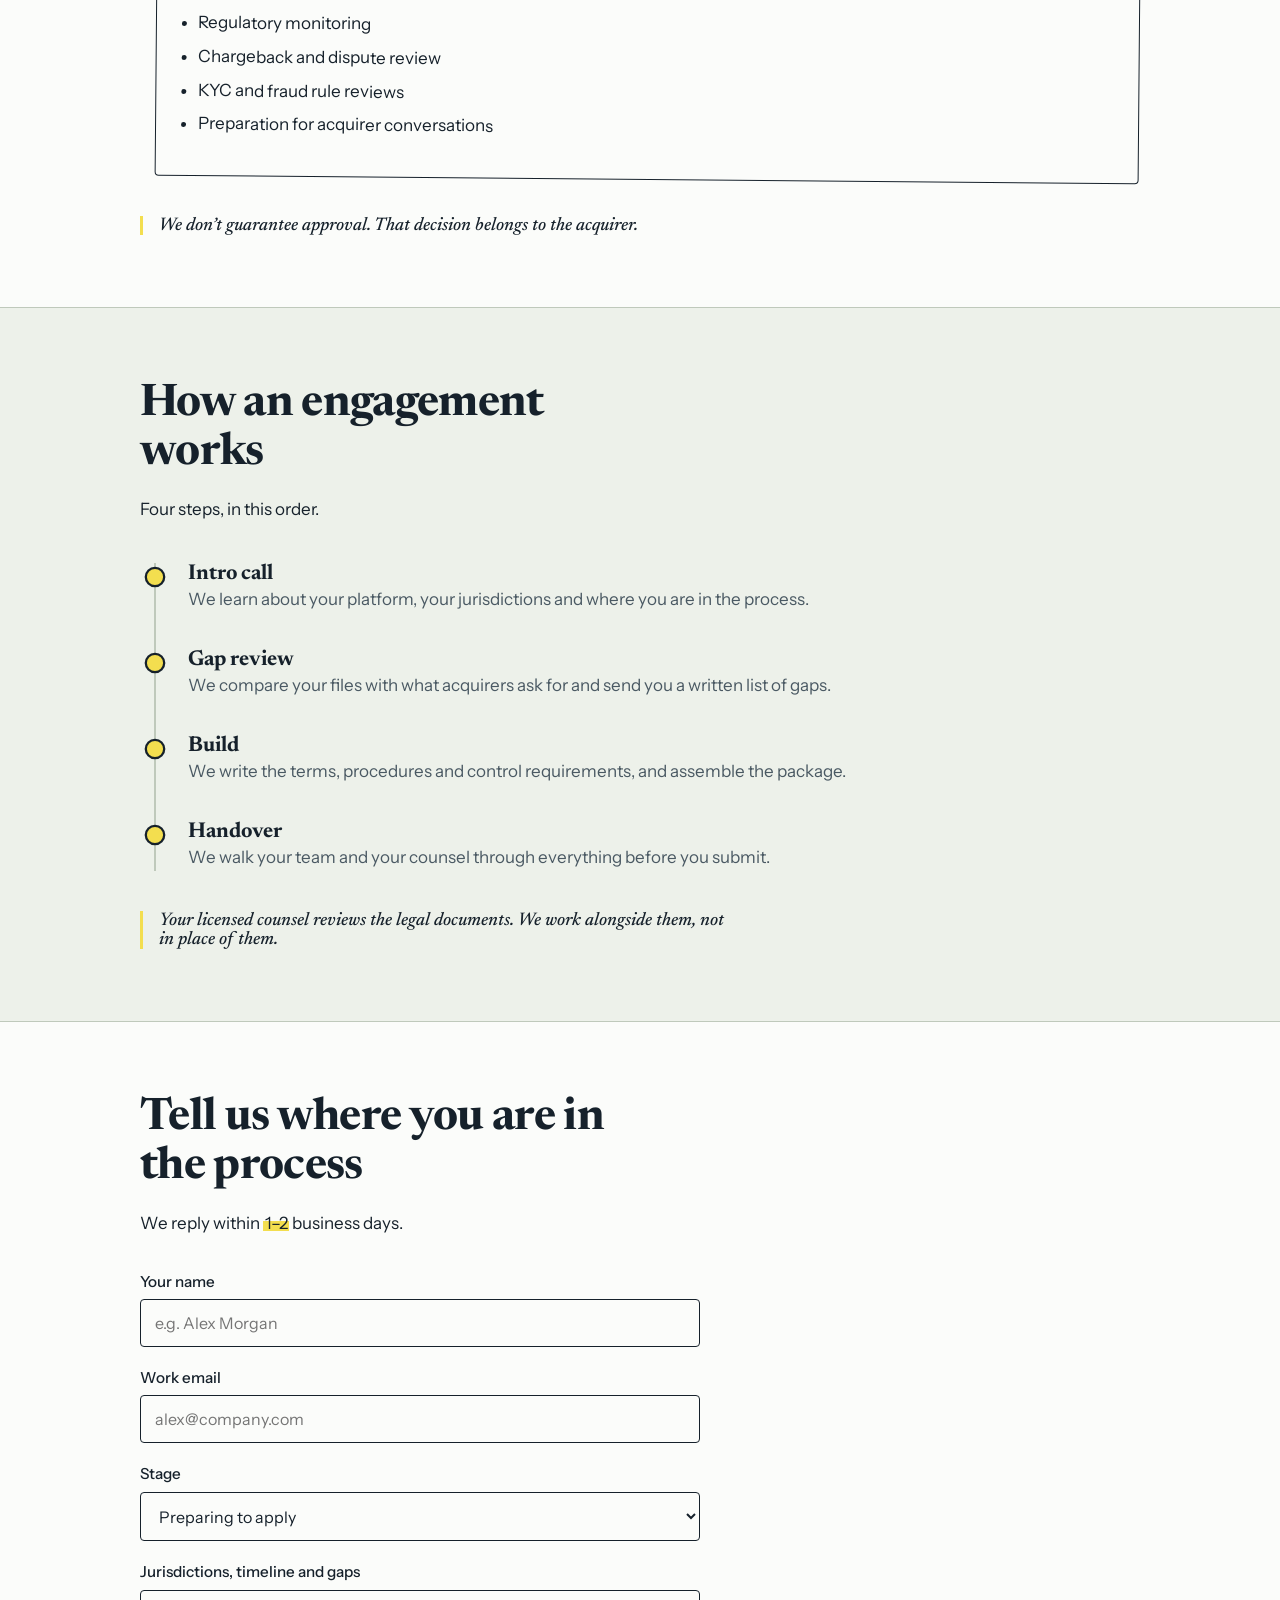
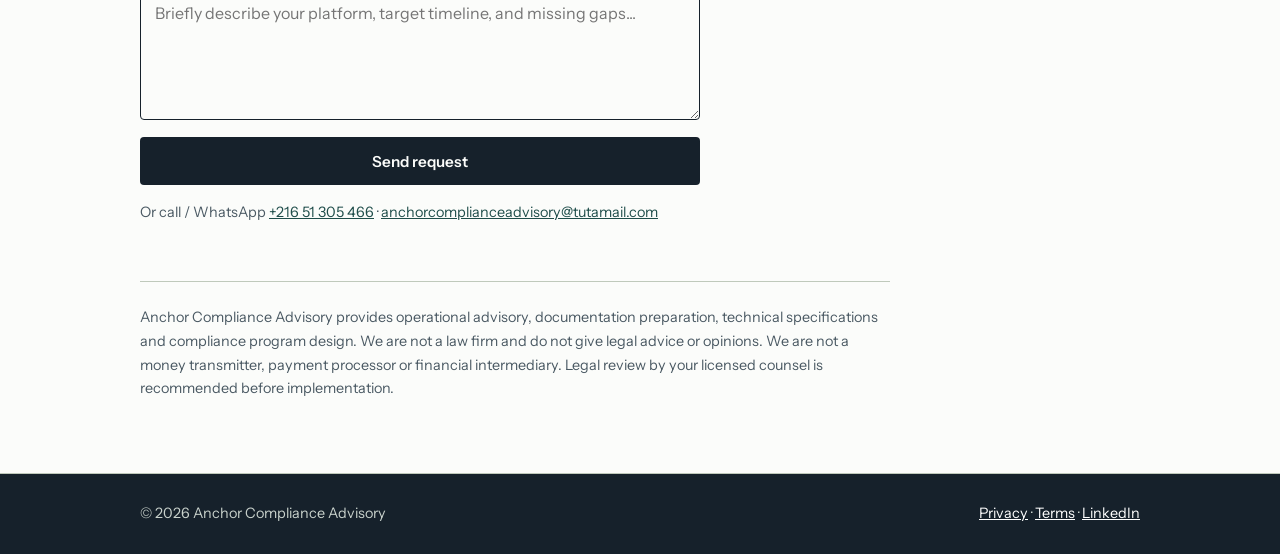
==== commit 293552d6: "Update landing page with interactive compliance checklist redesign" ====
--- a/index.html
+++ b/index.html
@@ -4,13 +4,13 @@
 <meta charset="UTF-8">
 <meta name="viewport" content="width=device-width, initial-scale=1">
 <meta name="theme-color" content="#EDF1EA">
-<title>Anchor Compliance Advisory — Merchant application readiness for sweepstakes platforms</title>
-<meta name="description" content="We prepare the documents, controls and procedures acquirers ask for before approving a high-risk merchant application.">
+<title>Anchor Compliance Advisory — Get your sweepstakes platform ready for a merchant account</title>
+<meta name="description" content="We prepare the documents, controls and procedures acquirers look for before approving a high-risk merchant application.">
 <link rel="preconnect" href="https://fonts.googleapis.com">
 <link rel="preconnect" href="https://fonts.gstatic.com" crossorigin>
 <link href="https://fonts.googleapis.com/css2?family=Instrument+Sans:wght@400;500;600&family=Newsreader:ital,opsz,wght@0,6..72,500;0,6..72,700;1,6..72,500&family=Source+Serif+4:wght@700&display=swap" rel="stylesheet">
 <link rel="icon" href="assets/logo.svg" type="image/svg+xml">
-<link rel="stylesheet" href="assets/css/styles.css?v=8.0">
+<link rel="stylesheet" href="assets/css/styles.css">
 </head>
 <body>
 <header>
@@ -18,7 +18,7 @@
     <a class="brand" href="#top" aria-label="Anchor Compliance Advisory — home">
       <svg class="mark" viewBox="20 30 280 120" xmlns="http://www.w3.org/2000/svg" aria-hidden="true">
         <text x="40" y="140" font-family="'Source Serif 4', Georgia, serif" font-size="120" font-weight="700" fill="#1C2331">A</text>
-        <text x="128" y="130" font-family="'Source Serif 4', Georgia, serif" font-size="120" font-weight="700" fill="#7A5C24">C</text>
+        <text x="128" y="130" font-family="'Source Serif 4', Georgia, serif" font-size="120" font-weight="700" fill="#A6813C">C</text>
         <text x="214" y="140" font-family="'Source Serif 4', Georgia, serif" font-size="120" font-weight="700" fill="#1C2331">A</text>
       </svg>
       <span class="brand-text">Anchor Compliance Advisory</span>
@@ -28,9 +28,9 @@
       <svg class="i-close" viewBox="0 0 24 24" fill="none" stroke="currentColor" stroke-width="2" stroke-linecap="round" aria-hidden="true"><path d="M6 6l12 12M18 6L6 18"/></svg>
     </button>
     <nav id="menu" aria-label="Primary">
-      <a href="#declines">Why declined</a>
       <a href="#work">What we do</a>
-      <a href="#about">About</a>
+      <a href="#process">How it works</a>
+      <a href="#contact">Contact</a>
       <a class="btn" href="#contact">Book a call</a>
     </nav>
   </div>
@@ -39,114 +39,81 @@
 <main id="top">
   <section class="hero">
     <div class="wrap">
-      <div>
+      <div class="hero-text">
         <h1>Most merchant applications are declined for reasons you can fix first.</h1>
-        <p class="lede">We prepare the documents, controls and procedures that acquirers look for before approving a high-risk sweepstakes application. Led by Mohamed Lefi, 10+ years in iGaming compliance.</p>
+        <p class="lede">We prepare the documents, controls and procedures that acquirers look for before approving a high-risk sweepstakes application. Tick what you already have and see how an underwriter might read your file.</p>
         <div class="actions">
           <a class="btn" href="#contact">Book an intro call</a>
-          <a class="btn ghost" href="#work">See what we deliver</a>
+          <a class="btn ghost" href="#work">See what we do</a>
         </div>
       </div>
-      <div>
-        <div class="letter" role="img" aria-label="Illustrative merchant decline letter with four reasons highlighted">
-          <span class="stamp">DECLINED</span>
-          <div class="re">Re: Merchant application — Status: declined</div>
-          We are unable to proceed. Reasons:
-          <ol>
-            <li><mark>Terms do not describe a sweepstakes model or free entry method.</mark></li>
-            <li><mark>No documented device, velocity or multi-account controls.</mark></li>
-            <li><mark>No chargeback procedure or dispute thresholds.</mark></li>
-            <li><mark>Beneficial ownership not documented.</mark></li>
-          </ol>
-        </div>
-        <p class="caption">Illustrative example, not a real client's letter. Each highlighted line maps to work below.</p>
-      </div>
-    </div>
-  </section>
-
-  <section id="declines" class="paper">
-    <div class="wrap">
-      <h2>What underwriters flag, and what we prepare</h2>
-      <p>Acquirers decline when something doesn't add up. Most of these gaps can be closed before you apply.</p>
-      <div class="causes">
-        <div class="row head"><span>What the underwriter sees</span><span>What we prepare</span></div>
-        <div class="row"><p>Generic terms of service, no free-entry (AMOE) disclosure</p><p class="fix">Sweepstakes-specific terms, rules and AMOE procedure</p></div>
-        <div class="row"><p>No device, velocity or multi-account controls</p><p class="fix">Fraud and KYC/AML requirements your team can build to</p></div>
-        <div class="row"><p>No plan for chargebacks</p><p class="fix">Dispute thresholds, refund triggers and a representment procedure</p></div>
-        <div class="row"><p>Ambiguous billing descriptor</p><p class="fix">A descriptor and customer messaging that match the product</p></div>
-        <div class="row"><p>Incomplete ownership and corporate documents</p><p class="fix">An ownership structure and KYC pack ready to submit</p></div>
-        <div class="row"><p>New entity with no processing history</p><p class="fix">Projections and risk modeling that explain the business plainly</p></div>
-      </div>
-    </div>
-  </section>
-
-  <section id="work">
+      <div class="hero-file">
+        <form class="letter" id="check" onsubmit="return false" aria-labelledby="check-h">
+          <span class="stamp" id="stamp" aria-live="polite">DECLINED</span>
+          <h2 id="check-h">Your application file</h2>
+          <p class="hint">Tick everything you already have in place.</p>
+          <label class="tick"><input type="checkbox" value="Terms written for a sweepstakes model"><span class="box"></span>Terms written for a sweepstakes model</label>
+          <label class="tick"><input type="checkbox" value="A documented free-entry (AMOE) procedure"><span class="box"></span>A documented free-entry (AMOE) procedure</label>
+          <label class="tick"><input type="checkbox" value="Device, velocity and multi-account controls"><span class="box"></span>Device, velocity and multi-account controls</label>
+          <label class="tick"><input type="checkbox" value="A chargeback and dispute plan"><span class="box"></span>A chargeback and dispute plan</label>
+          <label class="tick"><input type="checkbox" value="A clear billing descriptor"><span class="box"></span>A clear billing descriptor</label>
+          <label class="tick"><input type="checkbox" value="Ownership and corporate documents"><span class="box"></span>Ownership and corporate documents</label>
+          <div class="verdict" id="verdict" aria-live="polite"></div>
+        </form>
+        <p class="fine">An illustration, not a score. Acquirers decide, and every case differs.</p>
+      </div>
+    </div>
+  </section>
+
+  <section id="work" class="paper">
     <div class="wrap">
       <h2>Two ways to work together</h2>
-      <div class="two">
-        <div>
-          <h3>Launch readiness</h3>
-          <p class="meta">Fixed scope &middot; 6–8 weeks &middot; Scoped on an initial call</p>
-          <p>We review your platform, close the gaps, and assemble the application package.</p>
-          <ul>
-            <li>Platform and controls review</li>
-            <li>Sweepstakes terms, rules and AMOE logging</li>
-            <li>Fraud, KYC/AML and chargeback procedures</li>
-            <li>Go-live runbook</li>
-          </ul>
-        </div>
-        <div>
-          <h3>Ongoing support</h3>
-          <p class="meta">Monthly retainer &middot; After launch</p>
-          <p>Senior oversight without hiring a full-time head of risk.</p>
-          <ul>
-            <li>Regulatory monitoring</li>
-            <li>Chargeback and dispute review</li>
-            <li>KYC and fraud rule reviews</li>
-            <li>Preparation for acquirer conversations</li>
-          </ul>
-        </div>
-      </div>
-      <p class="note">We don't guarantee approval. That decision belongs to the acquirer.</p>
-
-      <h2 style="margin-top:4rem">What goes in the application package</h2>
-      <ul class="checks">
-        <li><div><b>A. Corporate and legal documents</b><span>Structure, ownership, licences and opinions from your counsel.</span></div></li>
-        <li><div><b>B. Platform and promotion mechanics</b><span>How entries, currencies and prizes work, in plain terms.</span></div></li>
-        <li><div><b>C. Technical controls and risk mitigation</b><span>Identity, fraud, geolocation and payout controls.</span></div></li>
-        <li><div><b>D. Financial projections and risk modeling</b><span>Volumes, refund and chargeback assumptions.</span></div></li>
-        <li><div><b>E. Operating procedures and runbooks</b><span>Who does what on day one, and when to escalate.</span></div></li>
-      </ul>
-      <p class="small" style="margin-top:1rem">Sample table of contents available on request.</p>
-    </div>
-  </section>
-
-  <section id="about" class="paper">
-    <div class="wrap about">
-      <div class="photo" aria-hidden="true">
-        <div>
-          <svg viewBox="0 0 24 24" width="48" height="48" fill="none" stroke="currentColor" stroke-width="1.5" style="margin-bottom: 0.5rem; opacity: 0.6;"><path d="M20 21v-2a4 4 0 0 0-4-4H8a4 4 0 0 0-4 4v2"/><circle cx="12" cy="7" r="4"/></svg>
-          <br>
-          <strong>Mohamed Lefi</strong>
-          <br>
-          <span style="font-size: 0.75rem;">Founder &amp; Principal</span>
-        </div>
-      </div>
-      <div>
-        <h2>Mohamed Lefi, founder</h2>
-        <p>10+ years specializing in regulatory compliance, dual-currency sweepstakes risk architecture, and high-risk merchant underwriting defense.</p>
-        <p>I work directly on every engagement. You talk to the person doing the work.</p>
-        <p class="small"><strong>Jurisdictions &amp; Frameworks:</strong> US Multi-State Sweepstakes (AMOE &amp; State Statutory Rules), UK &amp; Isle of Man (Remote Gambling), Malta (MGA), and Offshore Regimes (Curaçao / LatAm).</p>
-      </div>
-    </div>
-  </section>
-
-  <section id="contact">
+      <div class="sheet dark">
+        <h3>Launch readiness</h3>
+        <p class="meta">Fixed scope &middot; about <mark>6–8</mark> weeks &middot; <mark>scoped on an intro call</mark></p>
+        <p>We review your platform, close the gaps and assemble the application package.</p>
+        <ul>
+          <li>Sweepstakes terms, rules and free-entry logging</li>
+          <li>Fraud, KYC/AML and chargeback procedures</li>
+          <li>Corporate, ownership and risk documents</li>
+          <li>A go-live runbook for day one</li>
+        </ul>
+      </div>
+      <div class="sheet light">
+        <h3>Ongoing support</h3>
+        <p class="meta">Monthly retainer &middot; after launch</p>
+        <p>Senior oversight without hiring a full-time head of risk.</p>
+        <ul>
+          <li>Regulatory monitoring</li>
+          <li>Chargeback and dispute review</li>
+          <li>KYC and fraud rule reviews</li>
+          <li>Preparation for acquirer conversations</li>
+        </ul>
+      </div>
+      <p class="note">We don’t guarantee approval. That decision belongs to the acquirer.</p>
+    </div>
+  </section>
+
+  <section id="process">
+    <div class="wrap">
+      <h2>How an engagement works</h2>
+      <p>Four steps, in this order.</p>
+      <ol class="path">
+        <li><b>Intro call</b><span>We learn about your platform, your jurisdictions and where you are in the process.</span></li>
+        <li><b>Gap review</b><span>We compare your files with what acquirers ask for and send you a written list of gaps.</span></li>
+        <li><b>Build</b><span>We write the terms, procedures and control requirements, and assemble the package.</span></li>
+        <li><b>Handover</b><span>We walk your team and your counsel through everything before you submit.</span></li>
+      </ol>
+      <p class="note" style="margin-top:2.5rem">Your licensed counsel reviews the legal documents. We work alongside them, not in place of them.</p>
+    </div>
+  </section>
+
+  <section id="contact" class="paper">
     <div class="wrap">
       <h2>Tell us where you are in the process</h2>
-      <p>We reply within 1–2 business days.</p>
+      <p>We reply within <mark>1–2</mark> business days.</p>
       <form id="contact-form" action="mailto:anchorcomplianceadvisory@tutamail.com" method="post" enctype="text/plain">
-        <label>Your name<input name="name" id="form-name" required autocomplete="name" placeholder="e.g. Alex Morgan"></label>
+        <label>Your name<input type="text" name="name" id="form-name" required autocomplete="name" placeholder="e.g. Alex Morgan"></label>
         <label>Work email<input type="email" name="email" id="form-email" required autocomplete="email" placeholder="alex@company.com"></label>
         <label>Stage
           <select name="stage" id="form-stage">
@@ -155,7 +122,7 @@
             <option value="Live and need ongoing support">Live and need ongoing support</option>
           </select>
         </label>
-        <label>Jurisdictions and timeline<textarea name="scope" id="form-scope" placeholder="Briefly describe your platform type, target launch date, and jurisdictions..."></textarea></label>
+        <label>Jurisdictions, timeline and gaps<textarea name="scope" id="scope" placeholder="Briefly describe your platform, target timeline, and missing gaps..."></textarea></label>
         <button class="btn" type="submit">Send request</button>
       </form>
       <p class="small" style="margin-top:1rem">Or call / WhatsApp <a href="tel:+21651305466">+216 51 305 466</a> &middot; <a href="mailto:anchorcomplianceadvisory@tutamail.com">anchorcomplianceadvisory@tutamail.com</a></p>
@@ -177,9 +144,15 @@
 
 <script>
 (function(){
-  var b=document.getElementById('menu-btn'), m=document.getElementById('menu');
-  function set(o){m.classList.toggle('open',o);document.body.classList.toggle('menu-open',o);
-    b.setAttribute('aria-expanded',String(o));b.setAttribute('aria-label',o?'Close menu':'Open menu');}
+  /* mobile menu */
+  var b=document.getElementById('menu-btn'),m=document.getElementById('menu');
+  function set(o){
+    if (!m || !b) return;
+    m.classList.toggle('open',o);
+    document.body.classList.toggle('menu-open',o);
+    b.setAttribute('aria-expanded',String(o));
+    b.setAttribute('aria-label',o?'Close menu':'Open menu');
+  }
   if (b && m) {
     b.addEventListener('click',function(){set(!m.classList.contains('open'));});
     m.querySelectorAll('a').forEach(function(a){a.addEventListener('click',function(){set(false);});});
@@ -187,24 +160,77 @@
     window.matchMedia('(min-width:821px)').addEventListener('change',function(e){if(e.matches)set(false);});
   }
 
+  /* the letter: stamp and verdict react to what is ticked */
+  var boxes=[].slice.call(document.querySelectorAll('#check input')),stamp=document.getElementById('stamp'),v=document.getElementById('verdict'),last='';
+  function update(){
+    var miss=boxes.filter(function(x){return !x.checked}).map(function(x){return x.value}),n=boxes.length-miss.length;
+    var s=n===boxes.length?['LOOKS READY','ok']:n>=3?['GAPS REMAIN','mid']:['DECLINED',''];
+    if (stamp) {
+      stamp.textContent=s[0];
+      stamp.className='stamp '+s[1];
+      if(s[0]!==last){
+        stamp.classList.remove('pop');
+        void stamp.offsetWidth; // Trigger reflow for re-animation
+        stamp.classList.add('pop');
+        last=s[0];
+      }
+    }
+    if (v) {
+      if(!miss.length){
+        v.innerHTML='<b>Nothing obvious is missing.</b> Details still decide approvals, so a review is worth it before you submit.<br><a class="btn" href="#contact">Book a review</a>';
+      } else {
+        v.innerHTML='<b>An underwriter would likely ask about:</b><br>'+miss.join('; ')+'.<br><a class="btn" href="#contact" id="send">Send me this gap list</a>';
+        var sendBtn = document.getElementById('send');
+        if (sendBtn) {
+          sendBtn.addEventListener('click',function(){
+            var scopeEl = document.getElementById('scope');
+            if (scopeEl) {
+              scopeEl.value='Gaps from the checklist:\n- '+miss.join('\n- ')+'\n';
+              scopeEl.scrollIntoView({ behavior: 'smooth' });
+              scopeEl.focus();
+            }
+          });
+        }
+      }
+    }
+  }
+  boxes.forEach(function(x){x.addEventListener('change',update);});
+  update();
+
+  /* journey path lights up as you reach each step */
+  var steps=document.querySelectorAll('.path li');
+  if('IntersectionObserver' in window){
+    var io=new IntersectionObserver(function(es){
+      es.forEach(function(e){
+        if(e.isIntersecting){
+          e.target.classList.add('in');
+          io.unobserve(e.target);
+        }
+      });
+    },{rootMargin:'0px 0px -25% 0px'});
+    steps.forEach(function(s){io.observe(s);});
+  } else {
+    steps.forEach(function(s){s.classList.add('in');});
+  }
+
+  /* Mailto form submission helper */
   var form = document.getElementById('contact-form');
   if (form) {
     form.addEventListener('submit', function(e) {
       e.preventDefault();
-      var name = document.getElementById('form-name').value.trim();
-      var email = document.getElementById('form-email').value.trim();
-      var stage = document.getElementById('form-stage').value;
-      var scope = document.getElementById('form-scope').value.trim();
-
-      var subject = encodeURIComponent('Consultation Inquiry: ' + name + ' (' + stage + ')');
+      var name = document.getElementById('form-name') ? document.getElementById('form-name').value.trim() : '';
+      var email = document.getElementById('form-email') ? document.getElementById('form-email').value.trim() : '';
+      var stage = document.getElementById('form-stage') ? document.getElementById('form-stage').value : '';
+      var scope = document.getElementById('scope') ? document.getElementById('scope').value.trim() : '';
+
+      var subject = encodeURIComponent('Merchant Readiness Consultation: ' + (name || 'Inquiry'));
       var body = encodeURIComponent(
         'Name: ' + name + '\n' +
         'Email: ' + email + '\n' +
-        'Stage: ' + stage + '\n' +
-        'Jurisdictions & Timeline:\n' + (scope || 'N/A') + '\n\n' +
-        'Sent via Anchor Compliance Advisory'
+        'Stage: ' + stage + '\n\n' +
+        'Jurisdictions, Timeline & Gaps:\n' + (scope || 'Not specified') + '\n\n' +
+        '---\nSent from Anchor Compliance Advisory website'
       );
-
       window.location.href = 'mailto:anchorcomplianceadvisory@tutamail.com?subject=' + subject + '&body=' + body;
     });
   }
--- a/assets/css/styles.css
+++ b/assets/css/styles.css
@@ -5,6 +5,7 @@
   --muted: #4A5963;
   --mark: #F3DE4F;
   --stamp: #B3261E;
+  --amber: #9A5B00;
   --rule: #BFC9BB;
   --accent: #1F4D4A;
   --serif: 'Newsreader', Georgia, serif;
@@ -57,18 +58,18 @@
 
 h1, h2, h3 {
   font-family: var(--serif);
-  line-height: 1.12;
+  line-height: 1.1;
   letter-spacing: -.015em;
 }
 
 h2 {
-  font-size: clamp(1.8rem, 4.5vw, 2.6rem);
+  font-size: clamp(1.9rem, 5vw, 2.8rem);
   margin-bottom: 1rem;
-  max-width: 20ch;
+  max-width: 18ch;
 }
 
 p {
-  max-width: 62ch;
+  max-width: 60ch;
 }
 
 mark {
@@ -77,7 +78,12 @@
   padding: 0 .1em;
 }
 
-/* Header */
+.small {
+  font-size: .9rem;
+  color: var(--muted);
+  overflow-wrap: anywhere;
+}
+
 header {
   position: sticky;
   top: 0;
@@ -122,6 +128,23 @@
 
 .brand-text {
   line-height: 1.15;
+}
+
+nav {
+  display: flex;
+  align-items: center;
+  gap: 1.75rem;
+}
+
+nav a {
+  color: var(--ink);
+  text-decoration: none;
+  font-size: .95rem;
+}
+
+nav a:hover {
+  text-decoration: underline;
+  text-underline-offset: 4px;
 }
 
 .menu-btn {
@@ -149,27 +172,6 @@
 
 .menu-btn[aria-expanded="true"] .i-close {
   display: block;
-}
-
-.menu-btn:active {
-  background: rgba(22, 33, 43, .07);
-}
-
-nav {
-  display: flex;
-  align-items: center;
-  gap: 1.75rem;
-}
-
-nav a {
-  color: var(--ink);
-  text-decoration: none;
-  font-size: .95rem;
-}
-
-nav a:hover {
-  text-decoration: underline;
-  text-underline-offset: 4px;
 }
 
 .btn {
@@ -185,6 +187,7 @@
   border: 0;
   border-radius: 4px;
   cursor: pointer;
+  transition: background-color 0.15s ease, color 0.15s ease;
 }
 
 .btn:hover {
@@ -207,28 +210,36 @@
   padding: .5rem 1rem;
 }
 
-/* Hero */
+/* Hero: headline + the interactive letter */
 .hero {
-  padding: 4rem 0 5rem;
+  padding: 3.5rem 0 5rem;
   overflow-x: clip;
 }
 
 .hero .wrap {
-  display: grid;
-  grid-template-columns: 1.05fr .95fr;
-  gap: 3.5rem;
+  display: flex;
+  flex-wrap: wrap;
+  gap: 3rem 3.5rem;
   align-items: center;
 }
 
+.hero-text {
+  flex: 1 1 380px;
+}
+
+.hero-file {
+  flex: 1 1 380px;
+}
+
 h1 {
-  font-size: clamp(2.2rem, 5.4vw, 3.7rem);
+  font-size: clamp(2.2rem, 6vw, 3.8rem);
   margin-bottom: 1.25rem;
 }
 
 .lede {
   font-size: 1.15rem;
   color: var(--muted);
-  margin-bottom: 2rem;
+  margin-bottom: 1.75rem;
 }
 
 .actions {
@@ -237,199 +248,245 @@
   flex-wrap: wrap;
 }
 
-/* The decline letter */
 .letter {
+  display: block;
+  max-width: none;
+  margin-top: 0;
   position: relative;
   background: var(--paper);
-  padding: 2rem 1.75rem 1.75rem;
+  padding: 2.25rem 1.5rem 1.5rem;
   border: 1px solid var(--rule);
-  box-shadow: 0 1px 0 var(--rule), 6px 8px 0 -1px rgba(22, 33, 43, .08);
-  transform: rotate(1.4deg);
+  box-shadow: 6px 8px 0 -1px rgba(22, 33, 43, .09);
+  transform: rotate(1deg);
   font-family: var(--serif);
-  font-size: 1rem;
-  line-height: 1.55;
-}
-
-.letter .re {
-  font: 600 .8rem var(--sans);
+}
+
+.letter h2 {
+  font-size: 1.3rem;
+  margin: 0 0 .25rem;
+  max-width: none;
+}
+
+.letter .hint {
+  font: 500 .9rem var(--sans);
   color: var(--muted);
-  margin-bottom: .9rem;
-}
-
-.letter ol {
-  margin: .6rem 0 0 1.25rem;
-}
-
-.letter li {
-  margin-bottom: .5rem;
+  margin-bottom: .75rem;
 }
 
 .stamp {
   position: absolute;
-  top: -14px;
-  right: -10px;
-  padding: .2rem .7rem;
+  top: -16px;
+  right: -8px;
+  padding: .15rem .7rem;
   border: 3px solid var(--stamp);
   color: var(--stamp);
-  font: 700 1.25rem var(--serif);
+  font: 700 1.2rem var(--serif);
   letter-spacing: .06em;
-  transform: rotate(-8deg);
+  transform: rotate(-7deg);
   background: var(--paper);
-  opacity: .92;
-}
-
-.caption {
-  font-size: .85rem;
+  transition: color .2s, border-color .2s;
+  user-select: none;
+}
+
+.stamp.mid {
+  color: var(--amber);
+  border-color: var(--amber);
+}
+
+.stamp.ok {
+  color: var(--accent);
+  border-color: var(--accent);
+}
+
+.stamp.pop {
+  animation: pop .3s;
+}
+
+@keyframes pop {
+  50% {
+    transform: rotate(-7deg) scale(1.12);
+  }
+}
+
+.tick {
+  display: flex;
+  flex-direction: row;
+  font-size: 1rem;
+  align-items: center;
+  gap: .9rem;
+  min-height: 52px;
+  padding: .5rem 0;
+  border-bottom: 1px solid var(--rule);
+  font: 500 1rem var(--sans);
+  cursor: pointer;
+  user-select: none;
+}
+
+.tick input {
+  position: absolute;
+  opacity: 0;
+  width: 1px;
+  height: 1px;
+}
+
+.tick .box {
+  flex: 0 0 26px;
+  height: 26px;
+  border: 2px solid var(--ink);
+  border-radius: 4px;
+  background: var(--paper) center/16px no-repeat;
+  transition: background-color .15s, border-color .15s;
+}
+
+.tick input:checked + .box {
+  background-color: var(--ink);
+  background-image: url("data:image/svg+xml,%3Csvg xmlns='http://www.w3.org/2000/svg' viewBox='0 0 16 16' fill='none' stroke='%23FBFCFA' stroke-width='2.5' stroke-linecap='round' stroke-linejoin='round'%3E%3Cpath d='M3 8.5l3.2 3.2L13 4.8'/%3E%3C/svg%3E");
+}
+
+.tick input:focus-visible + .box {
+  outline: 2px solid var(--accent);
+  outline-offset: 3px;
+}
+
+.verdict {
+  margin-top: 1.1rem;
+  font: 1rem/1.55 var(--sans);
+}
+
+.verdict b {
+  font-family: var(--serif);
+  font-size: 1.1rem;
+}
+
+.verdict .btn {
+  margin-top: .9rem;
+  min-height: 44px;
+}
+
+.fine {
+  font-size: .82rem;
   color: var(--muted);
-  margin-top: 1.4rem;
-  max-width: none;
-  transform: rotate(1.4deg);
-}
-
-/* Decline causes */
-.causes {
-  border-top: 2px solid var(--ink);
-  margin-top: 2.5rem;
-}
-
-.row {
-  display: grid;
-  grid-template-columns: 1fr 1fr;
-  gap: 2rem;
-  padding: 1.15rem 0;
-  border-bottom: 1px solid var(--rule);
-}
-
-.row.head {
-  font: 600 .85rem var(--sans);
-  color: var(--muted);
-  padding: .7rem 0;
-}
-
-.row p {
-  max-width: none;
-}
-
-.row .fix {
-  color: var(--accent);
-  font-weight: 500;
-}
-
-/* Engagements */
+  margin-top: 1.25rem;
+  transform: rotate(1deg);
+}
+
+/* What we do: two stacked sheets */
 .paper {
   background: var(--paper);
   border-top: 1px solid var(--rule);
   border-bottom: 1px solid var(--rule);
 }
 
-.two {
-  display: grid;
-  grid-template-columns: 1fr 1fr;
-  gap: 3.5rem;
-  margin-top: 2.5rem;
-}
-
-.two h3 {
-  font-size: 1.6rem;
-  margin-bottom: .4rem;
-}
-
-.meta {
-  color: var(--muted);
+.sheet {
+  padding: 2rem 1.5rem;
+  margin-top: 2rem;
+  border-radius: 4px;
+}
+
+.sheet.dark {
+  background: var(--ink);
+  color: var(--paper);
+  transform: rotate(-.5deg);
+}
+
+.sheet.light {
+  background: var(--paper);
+  border: 1.5px solid var(--ink);
+  transform: rotate(.5deg);
+  margin-left: 1rem;
+}
+
+.sheet h3 {
+  font-size: 1.8rem;
+  margin-bottom: .35rem;
+}
+
+.sheet .meta {
   font-size: .95rem;
+  opacity: .75;
   margin-bottom: 1rem;
 }
 
-.two ul {
+.sheet ul {
   margin: 1rem 0 0 1.1rem;
 }
 
-.two li {
-  margin-bottom: .4rem;
+.sheet li {
+  margin-bottom: .35rem;
+}
+
+.sheet mark {
+  color: var(--ink);
 }
 
 .note {
-  margin-top: 2rem;
+  margin-top: 2.25rem;
   padding-left: 1rem;
   border-left: 3px solid var(--mark);
-  font-style: italic;
-  font-family: var(--serif);
-  font-size: 1.1rem;
-}
-
-/* Package checklist */
-.checks {
+  font: italic 500 1.15rem var(--serif);
+}
+
+/* Journey: a path you follow down the page */
+.path {
   list-style: none;
-  margin-top: 2rem;
-  border-top: 2px solid var(--ink);
-}
-
-.checks li {
-  display: grid;
-  grid-template-columns: 28px 1fr;
-  gap: 1rem;
-  padding: 1rem 0;
-  border-bottom: 1px solid var(--rule);
-}
-
-.checks li::before {
+  margin: 2.5rem 0 0 14px;
+  border-left: 2px solid var(--rule);
+}
+
+.path li {
+  position: relative;
+  padding: 0 0 2.25rem 2rem;
+}
+
+.path li:last-child {
+  padding-bottom: 0;
+}
+
+.path li::before {
   content: "";
-  width: 20px;
-  height: 20px;
-  margin-top: 3px;
+  position: absolute;
+  left: -10px;
+  top: .3rem;
+  width: 18px;
+  height: 18px;
+  border-radius: 50%;
+  background: var(--paper);
   border: 2px solid var(--ink);
-  background: linear-gradient(var(--ink), var(--ink)) center/10px 10px no-repeat;
-}
-
-.checks b {
-  font-family: var(--serif);
-  font-size: 1.15rem;
+  transition: background .3s, transform .3s;
+}
+
+.path li.in::before {
+  background: var(--mark);
+  transform: scale(1.15);
+}
+
+.path b {
   display: block;
-}
-
-.checks span {
+  font: 700 1.35rem var(--serif);
+}
+
+.path span {
   color: var(--muted);
 }
 
-/* About + contact */
-.about {
-  display: grid;
-  grid-template-columns: 200px 1fr;
-  gap: 3rem;
-  align-items: start;
-}
-
-.photo {
-  aspect-ratio: 4/5;
-  background: repeating-linear-gradient(45deg, var(--rule) 0 2px, transparent 2px 12px), var(--paper);
-  border: 1px solid var(--rule);
-  display: grid;
-  place-items: center;
-  color: var(--muted);
-  font-size: .85rem;
-  text-align: center;
-  padding: 1rem;
-}
-
-.about p {
-  margin-bottom: 1rem;
-}
-
+/* Contact */
 form {
-  display: grid;
+  display: flex;
+  flex-direction: column;
   gap: 1.1rem;
   max-width: 560px;
   margin-top: 2rem;
 }
 
 label {
-  display: grid;
+  display: flex;
+  flex-direction: column;
   gap: .35rem;
   font-weight: 500;
   font-size: .95rem;
 }
 
-input, select, textarea {
+input[type=text], input[type=email], select, textarea {
   font: 1rem var(--sans);
   padding: .8rem .9rem;
   min-height: 48px;
@@ -441,14 +498,8 @@
 }
 
 textarea {
-  min-height: 120px;
+  min-height: 130px;
   resize: vertical;
-}
-
-.small {
-  font-size: .9rem;
-  color: var(--muted);
-  overflow-wrap: anywhere;
 }
 
 .notice {
@@ -538,54 +589,28 @@
     font-size: 1rem;
   }
 
+  .brand .mark {
+    height: 22px;
+  }
+
+  .hero {
+    padding: 2.25rem 0 3.5rem;
+  }
+
   .lede {
     font-size: 1.05rem;
-    margin-bottom: 1.5rem;
-  }
-
-  .brand .mark {
-    height: 22px;
-  }
-
-  .hero {
-    padding: 2.5rem 0 3.5rem;
-  }
-
-  .hero .wrap, .two, .about {
-    grid-template-columns: 1fr;
-    gap: 2.25rem;
-  }
-
-  .letter {
-    transform: rotate(.6deg);
-    margin-top: .5rem;
-  }
-
-  .caption {
-    transform: none;
   }
 
   .actions .btn {
     width: 100%;
   }
 
-  .row {
-    grid-template-columns: 1fr;
-    gap: .35rem;
-  }
-
-  .row.head {
-    display: none;
-  }
-
-  .row .fix::before {
-    content: "We prepare: ";
-    color: var(--muted);
-    font-weight: 400;
-  }
-
-  .photo {
-    max-width: 180px;
+  .sheet {
+    padding: 1.5rem 1.25rem;
+  }
+
+  .sheet.light {
+    margin-left: 0;
   }
 
   footer .wrap {
@@ -604,13 +629,12 @@
   }
 
   .stamp {
-    font-size: 1.05rem;
-    right: -4px;
+    font-size: 1rem;
+    right: -2px;
   }
 
   .letter {
-    padding: 1.75rem 1.25rem 1.5rem;
-    font-size: .95rem;
+    padding: 2rem 1.1rem 1.25rem;
   }
 }
 
